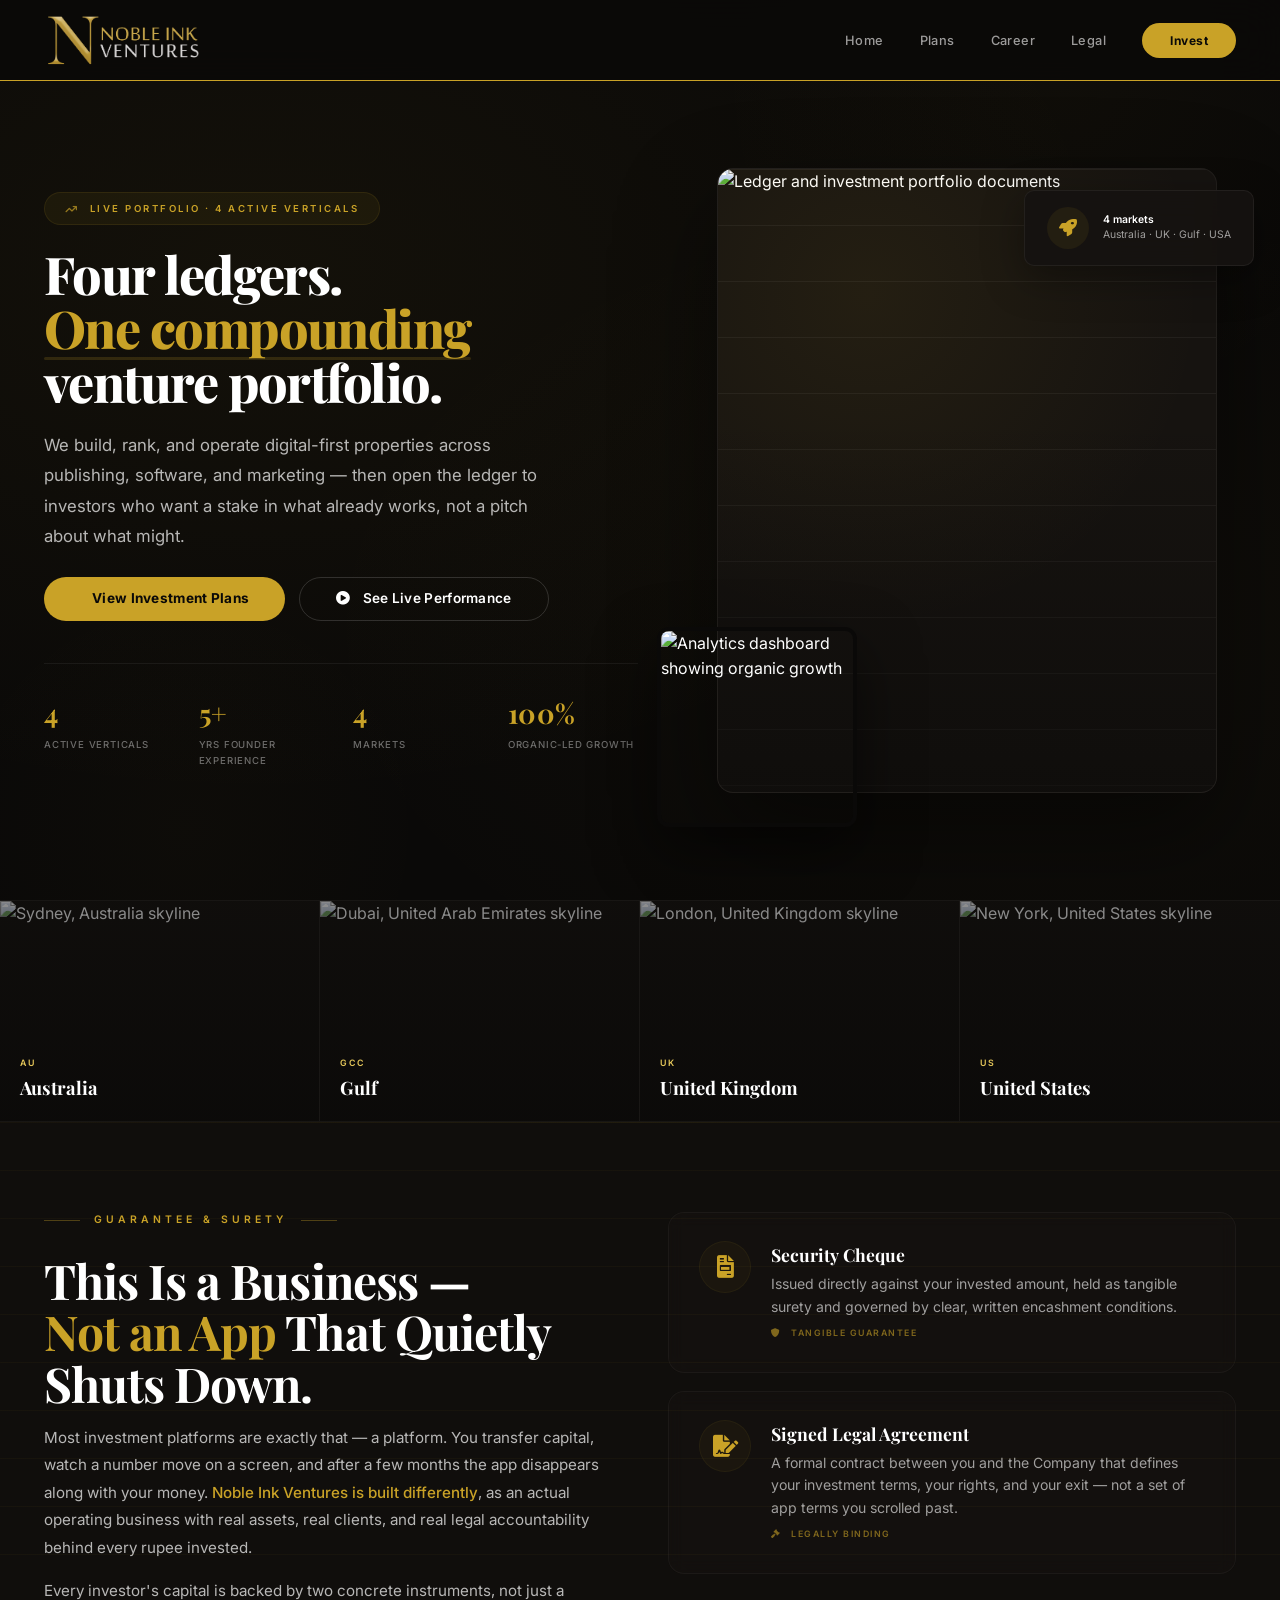
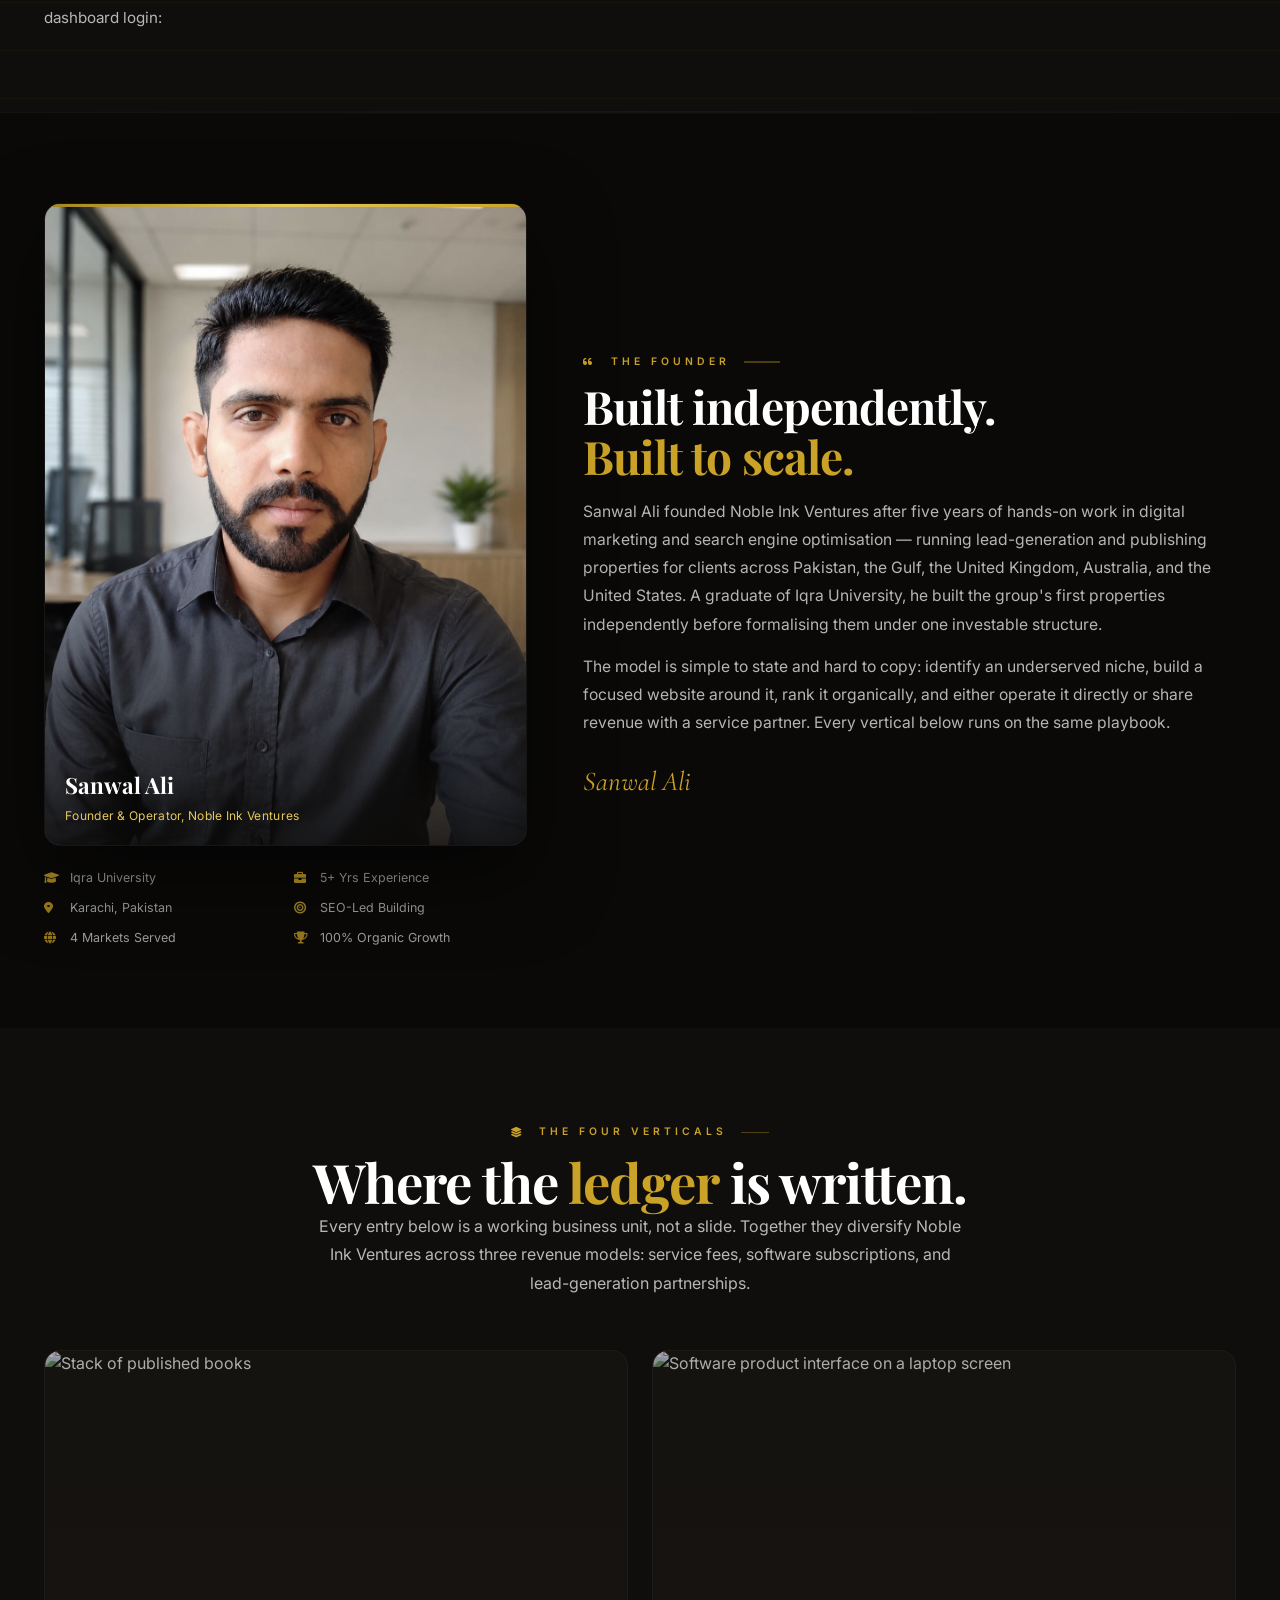
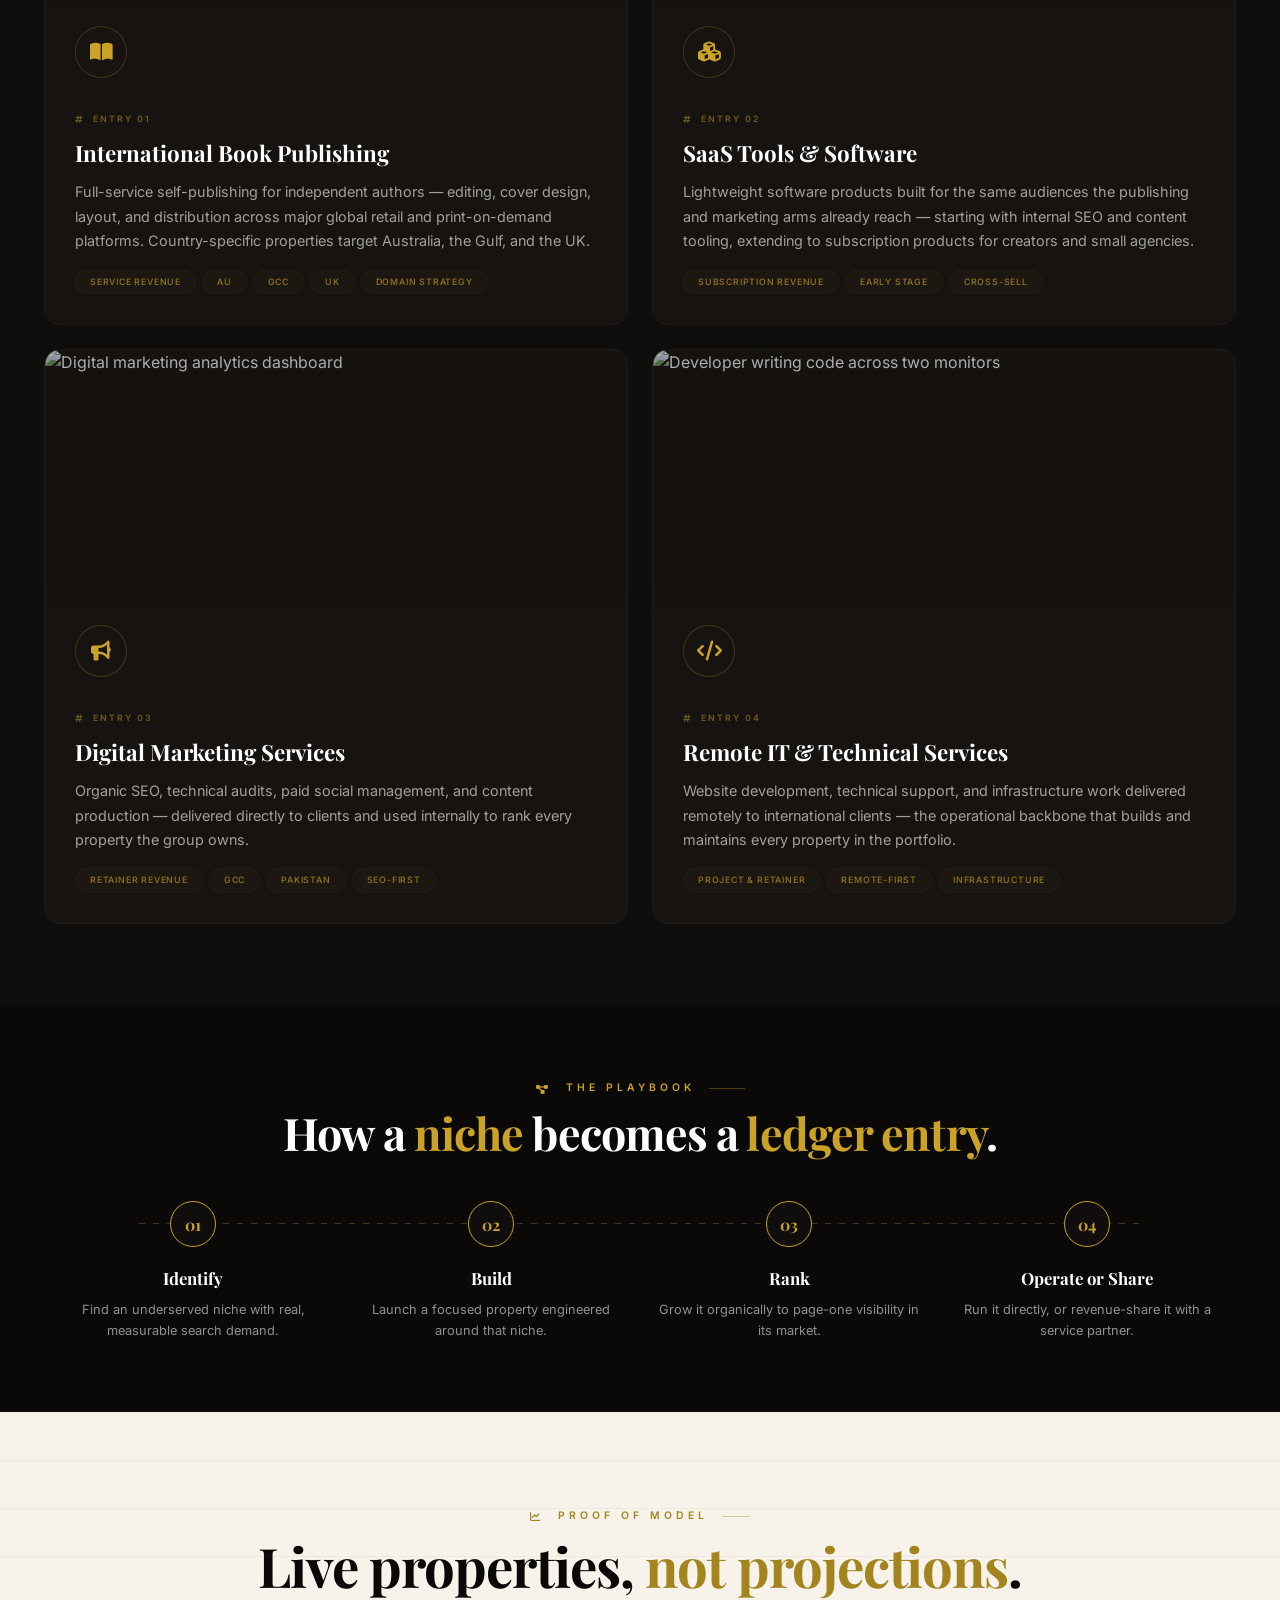
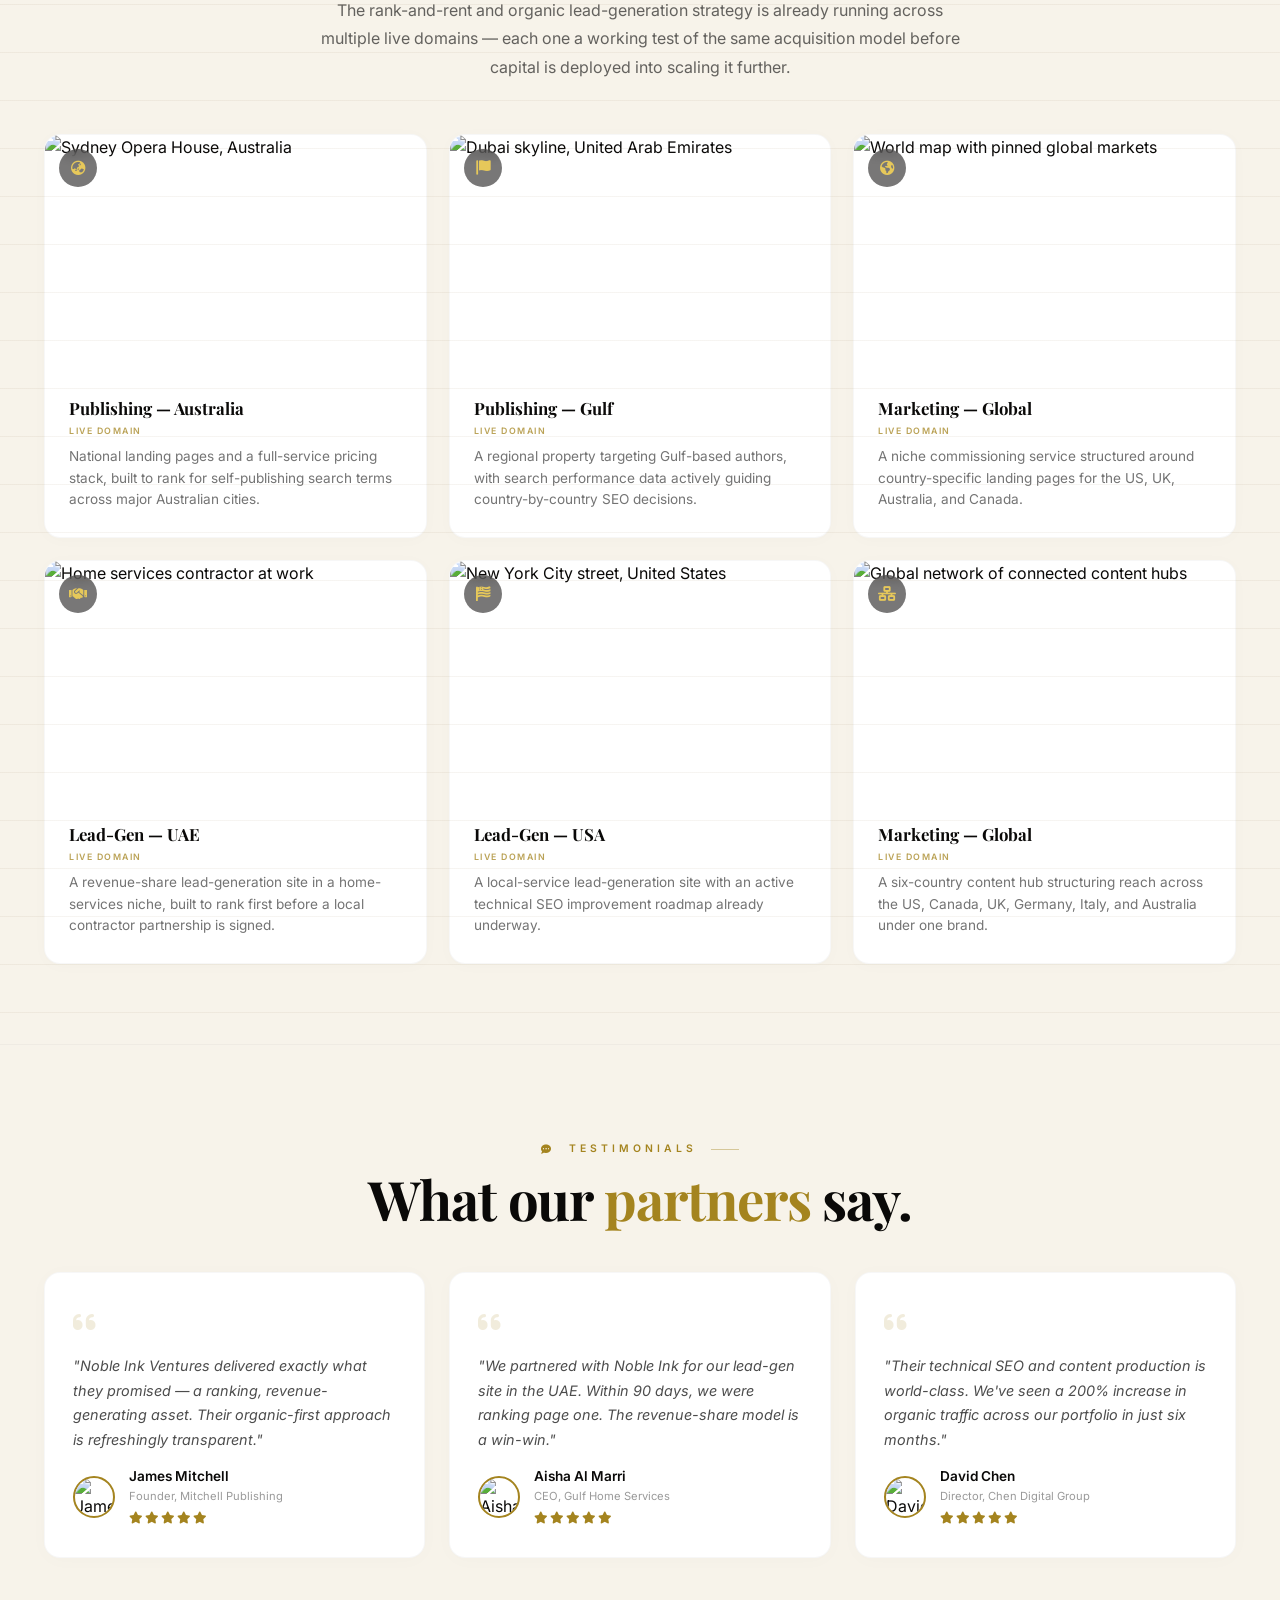
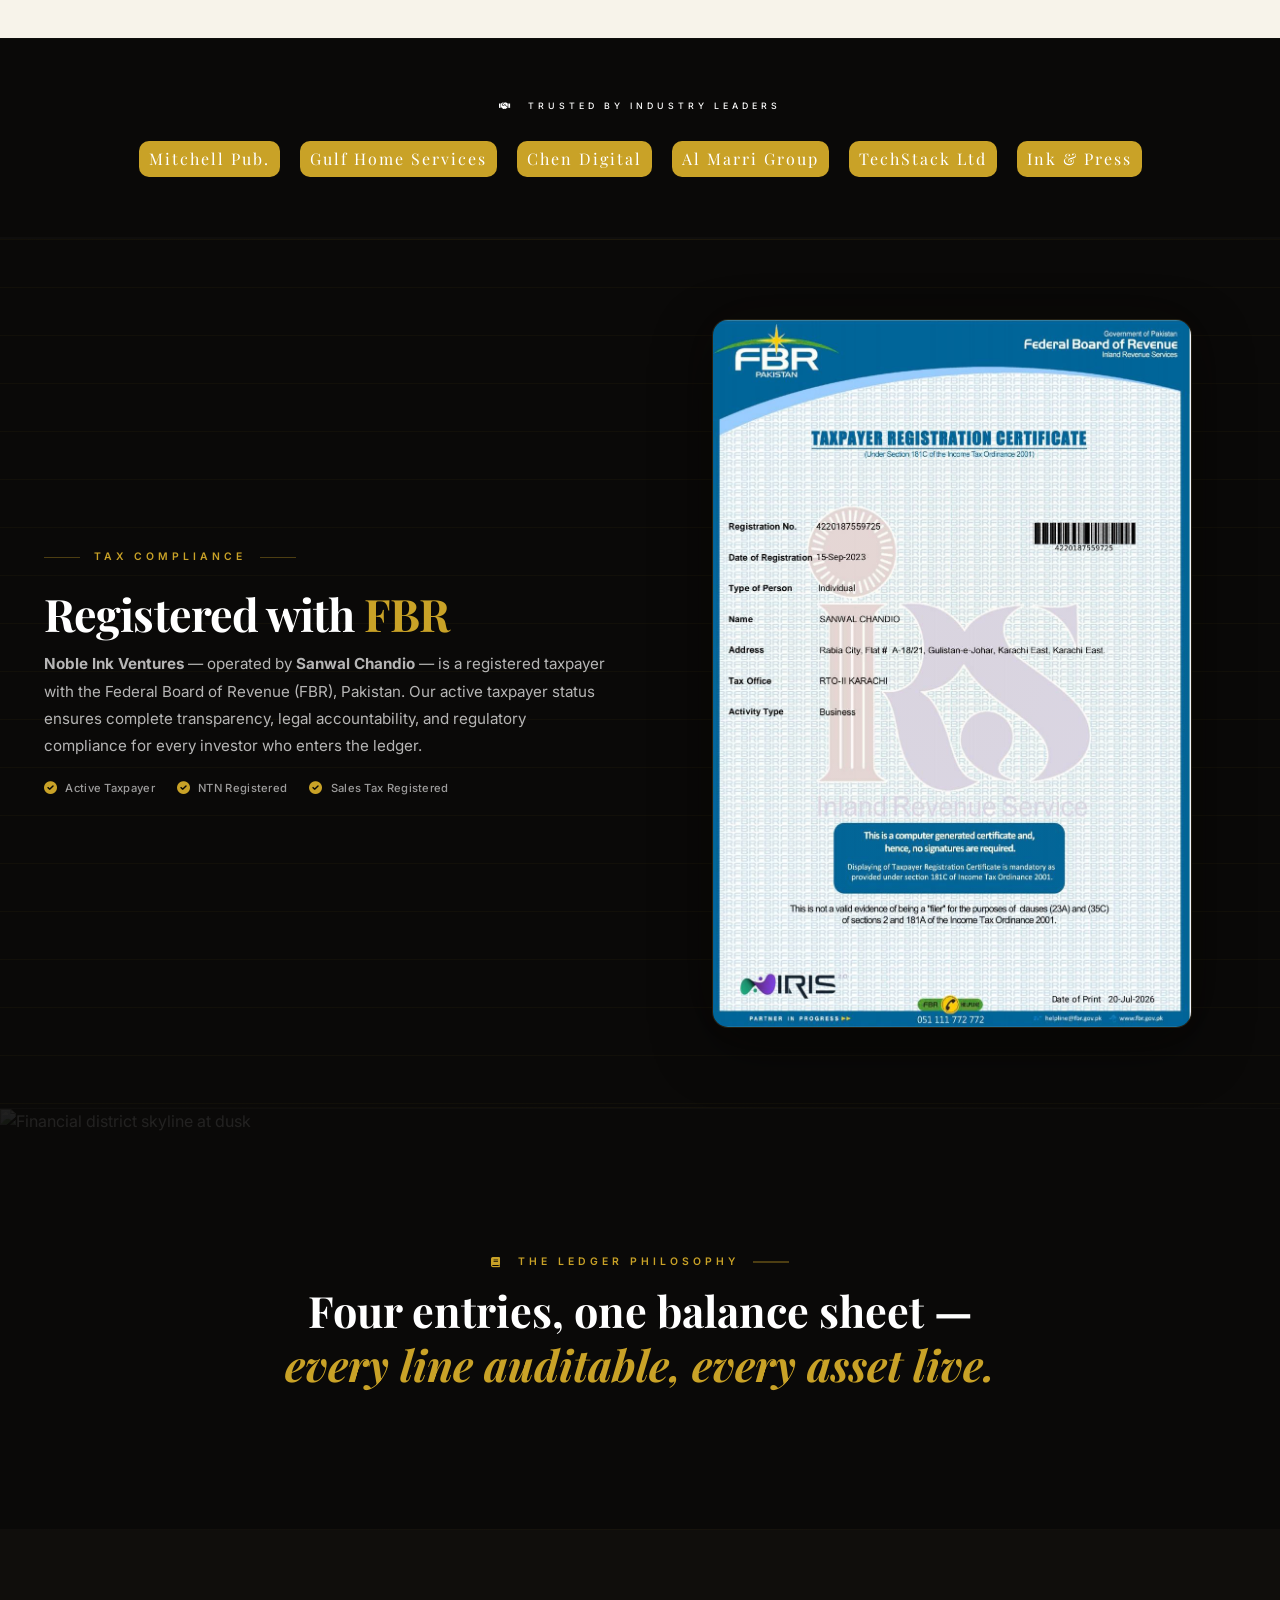
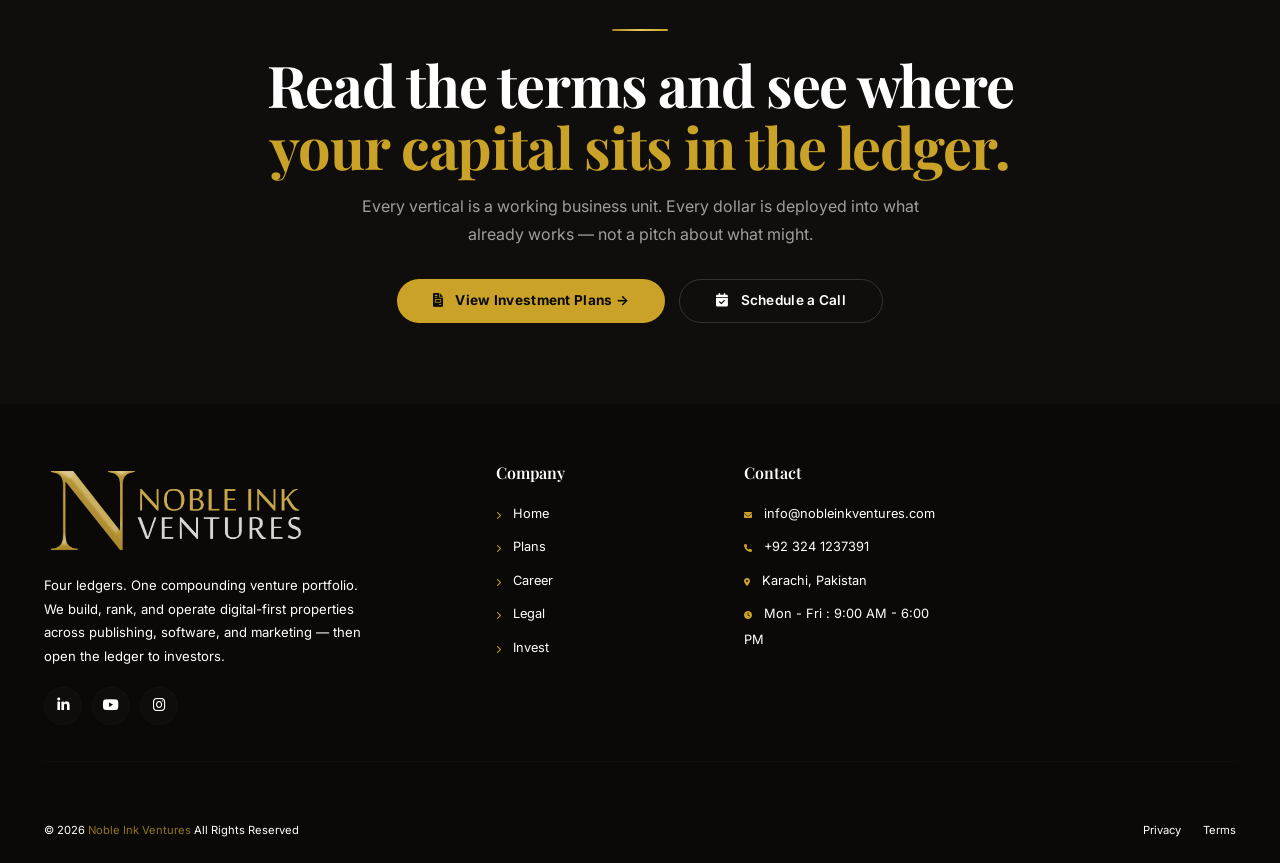
==== index.html @ 970c7588 "Add files via upload" ====
<!DOCTYPE html>
<html lang="en">
<head>
    <meta charset="UTF-8" />
    <meta name="viewport" content="width=device-width, initial-scale=1.0" />
    <title>Noble Ink Ventures — Four Ledgers. One Portfolio.</title>

    <!-- Font Awesome 6 (Free) -->
    <link rel="stylesheet" href="https://cdnjs.cloudflare.com/ajax/libs/font-awesome/6.0.0-beta3/css/all.min.css" />

    <!-- Google Fonts: Playfair Display + Inter -->
    <link rel="preconnect" href="https://fonts.googleapis.com" />
    <link rel="preconnect" href="https://fonts.gstatic.com" crossorigin />
    <link href="https://fonts.googleapis.com/css2?family=Playfair+Display:ital,wght@0,400;0,500;0,600;0,700;0,800;0,900;1,400;1,600;1,700&family=Inter:wght@300;400;500;600;700;800;900&family=Cormorant+Garamond:ital,wght@0,500;0,600;1,500&display=swap" rel="stylesheet" />

    <link rel="stylesheet" href="style.css">
</head>
<body>

    <!-- ========== NAVIGATION ========== -->
    <nav id="navbar" role="navigation" aria-label="Main navigation">
        <div class="container nav-inner">
            <a href="#" class="nav-logo" aria-label="Noble Ink Ventures Home">
                <img src="images/logo.png" style="height: 60px;" alt="">
            </a>

            <ul class="nav-links" id="navLinks" role="menubar">
                <li role="none"><a href="#" role="menuitem" class="active">Home</a></li>
                <li role="none"><a href="#" role="menuitem">Plans</a></li>
                <li role="none"><a href="#" role="menuitem">Career</a></li>
                <li role="none"><a href="#" role="menuitem">Legal</a></li>
                <li role="none"><a href="#" role="menuitem" class="nav-cta-btn">Invest</a></li>
            </ul>

            <button class="nav-toggle" id="navToggle" aria-label="Toggle navigation menu" aria-expanded="false">
                <span></span>
                <span></span>
                <span></span>
            </button>
        </div>
    </nav>

    <!-- ========== HERO ========== -->
    <section class="hero" id="home">
        <div class="container hero-grid">

            <div class="hero-content">
                <div class="hero-badge">
                    <i class="fas fa-arrow-trend-up"></i> Live Portfolio · 4 Active Verticals
                </div>

                <h1>
                    Four ledgers.<br />
                    <span class="gold">One compounding</span><br />
                    venture portfolio.
                </h1>

                <p>
                    We build, rank, and operate digital-first properties across publishing, software,
                    and marketing — then open the ledger to investors who want a stake in what already
                    works, not a pitch about what might.
                </p>

                <div class="hero-actions">
                    <a href="#contact" class="btn-gold"><i class="fas fa-chart-simple"></i> View Investment Plans</a>
                    <a href="#traction" class="btn-outline"><i class="fas fa-play-circle"></i> See Live Performance</a>
                </div>

                <div class="hero-stats">
                    <div class="stat-item">
                        <span class="stat-number">4</span>
                        <span class="stat-label">Active Verticals</span>
                    </div>
                    <div class="stat-item">
                        <span class="stat-number">5+</span>
                        <span class="stat-label">Yrs Founder Experience</span>
                    </div>
                    <div class="stat-item">
                        <span class="stat-number">4</span>
                        <span class="stat-label">Markets</span>
                    </div>
                    <div class="stat-item">
                        <span class="stat-number">100%</span>
                        <span class="stat-label">Organic-Led Growth</span>
                    </div>
                </div>
            </div>

            <div class="hero-visual">
                <div class="img-stack">
                    <div class="img-wrap">
                        <img src="https://images.unsplash.com/photo-1554224155-8d04cb21cd6c?w=800&h=1000&fit=crop&crop=center&auto=format" alt="Ledger and investment portfolio documents" />
                        <div class="overlay-ledger"></div>
                        <div class="overlay-glow"></div>
                    </div>
                    <div class="secondary-photo">
                        <img src="https://images.unsplash.com/photo-1460925895917-afdab827c52f?w=300&h=300&fit=crop&crop=center&auto=format" alt="Analytics dashboard showing organic growth" />
                    </div>
                </div>
                <div class="hero-floating-badge">
                    <div class="badge-icon"><i class="fas fa-rocket"></i></div>
                    <div class="badge-text">
                        <strong>4 markets</strong><br />
                        Australia · UK · Gulf · USA
                    </div>
                </div>
            </div>

        </div>
    </section>

    <!-- ========== MARKET STRIP ========== -->
    <section class="market-strip" aria-label="Markets served">
        <div class="market-strip-grid">
            <a href="#verticals" class="market-tile">
                <img src="https://images.unsplash.com/photo-1523482580672-f109ba8cb9be?w=500&h=350&fit=crop&crop=center&auto=format" alt="Sydney, Australia skyline" />
                <div class="market-label">
                    <span class="market-code">AU</span>
                    <span class="market-name">Australia</span>
                </div>
            </a>
            <a href="#verticals" class="market-tile">
                <img src="https://images.unsplash.com/photo-1512632578888-169bbbc64f33?w=500&h=350&fit=crop&crop=center&auto=format" alt="Dubai, United Arab Emirates skyline" />
                <div class="market-label">
                    <span class="market-code">GCC</span>
                    <span class="market-name">Gulf</span>
                </div>
            </a>
            <a href="#verticals" class="market-tile">
                <img src="https://images.unsplash.com/photo-1513635269975-59663e0ac1ad?w=500&h=350&fit=crop&crop=center&auto=format" alt="London, United Kingdom skyline" />
                <div class="market-label">
                    <span class="market-code">UK</span>
                    <span class="market-name">United Kingdom</span>
                </div>
            </a>
            <a href="#verticals" class="market-tile">
                <img src="https://images.unsplash.com/photo-1496442226666-8d4d0e62e6e9?w=500&h=350&fit=crop&crop=center&auto=format" alt="New York, United States skyline" />
                <div class="market-label">
                    <span class="market-code">US</span>
                    <span class="market-name">United States</span>
                </div>
            </a>
        </div>
    </section>

    <!-- ========== GUARANTEE & SURETY ========== -->
    <section class="guarantee" id="guarantee">
        <div class="ledger-lines"></div>
        <div class="container guarantee-grid">

            <div class="guarantee-content">
                <div class="section-eyebrow">
                    <span class="line-left"></span> Guarantee &amp; Surety
                </div>
                <h2 class="section-heading">
                    This Is a Business — <br /><span class="gold">Not an App</span> That Quietly Shuts Down.
                </h2>
                <p class="section-intro">
                    Most investment platforms are exactly that — a platform. You transfer capital, watch a number move on a screen, and after a few months the app disappears along with your money. <span class="highlight-text">Noble Ink Ventures is built differently</span>, as an actual operating business with real assets, real clients, and real legal accountability behind every rupee invested.
                </p>
                <p class="section-intro" style="margin-top: 2px;">
                    Every investor's capital is backed by two concrete instruments, not just a dashboard login:
                </p>
            </div>

            <div class="guarantee-cards">

                <div class="guarantee-card">
                    <div class="card-icon"><i class="fas fa-file-invoice"></i></div>
                    <div class="card-body">
                        <h4>Security Cheque</h4>
                        <p>Issued directly against your invested amount, held as tangible surety and governed by clear, written encashment conditions.</p>
                        <span class="tag"><i class="fas fa-shield-alt" style="margin-right: 6px;"></i> Tangible guarantee</span>
                    </div>
                </div>

                <div class="guarantee-card">
                    <div class="card-icon"><i class="fas fa-file-signature"></i></div>
                    <div class="card-body">
                        <h4>Signed Legal Agreement</h4>
                        <p>A formal contract between you and the Company that defines your investment terms, your rights, and your exit — not a set of app terms you scrolled past.</p>
                        <span class="tag"><i class="fas fa-gavel" style="margin-right: 6px;"></i> Legally binding</span>
                    </div>
                </div>

            </div>

        </div>
    </section>

    <!-- ========== FOUNDER ========== -->
    <section class="founder" id="about">
        <div class="container founder-grid">

            <div class="founder-photo-wrap">
                <div class="founder-photo">
                    <img src="images/founder.jpeg" alt="Sanwal Ali, Founder of Noble Ink Ventures" />
                    <div class="founder-card-overlay">
                        <div class="card-name">Sanwal Ali</div>
                        <div class="card-title">Founder &amp; Operator, Noble Ink Ventures</div>
                    </div>
                </div>

                <ul class="founder-facts">
                    <li><i class="fas fa-graduation-cap"></i> Iqra University</li>
                    <li><i class="fas fa-briefcase"></i> 5+ Yrs Experience</li>
                    <li><i class="fas fa-location-dot"></i> Karachi, Pakistan</li>
                    <li><i class="fas fa-bullseye"></i> SEO-Led Building</li>
                    <li><i class="fas fa-globe"></i> 4 Markets Served</li>
                    <li><i class="fas fa-trophy"></i> 100% Organic Growth</li>
                </ul>
            </div>

            <div class="founder-text">
                <div class="section-eyebrow"><i class="fas fa-quote-left"></i> The Founder</div>
                <h2 class="section-heading">Built independently.<br /><span class="gold">Built to scale.</span></h2>
                <p>
                    Sanwal Ali founded Noble Ink Ventures after five years of hands-on work in digital
                    marketing and search engine optimisation — running lead-generation and publishing
                    properties for clients across Pakistan, the Gulf, the United Kingdom, Australia,
                    and the United States. A graduate of Iqra University, he built the group's first
                    properties independently before formalising them under one investable structure.
                </p>
                <p>
                    The model is simple to state and hard to copy: identify an underserved niche,
                    build a focused website around it, rank it organically, and either operate it
                    directly or share revenue with a service partner. Every vertical below runs on
                    the same playbook.
                </p>
                <div class="founder-signature">Sanwal Ali</div>
            </div>

        </div>
    </section>

    <!-- ========== FOUR VERTICALS ========== -->
    <section class="verticals" id="verticals">
        <div class="container">

            <div class="verticals-header">
                <div class="section-eyebrow"><i class="fas fa-layer-group"></i> The Four Verticals</div>
                <h2 class="section-heading">Where the <span class="gold">ledger</span> is written.</h2>
                <p class="section-intro">
                    Every entry below is a working business unit, not a slide. Together they diversify
                    Noble Ink Ventures across three revenue models: service fees, software subscriptions,
                    and lead-generation partnerships.
                </p>
            </div>

            <div class="verticals-grid">

                <div class="vertical-card">
                    <div class="card-photo">
                        <img src="https://images.unsplash.com/photo-1481627834876-b7833e8f5570?w=700&h=400&fit=crop&crop=center&auto=format" alt="Stack of published books" />
                        <div class="card-icon-badge"><i class="fas fa-book-open"></i></div>
                    </div>
                    <div class="card-content">
                        <div class="card-number"><i class="fas fa-hashtag"></i> Entry 01</div>
                        <h3>International Book Publishing</h3>
                        <p>
                            Full-service self-publishing for independent authors — editing, cover design,
                            layout, and distribution across major global retail and print-on-demand platforms.
                            Country-specific properties target Australia, the Gulf, and the UK.
                        </p>
                        <div class="tags">
                            <span>Service Revenue</span>
                            <span>AU</span>
                            <span>GCC</span>
                            <span>UK</span>
                            <span>Domain Strategy</span>
                        </div>
                    </div>
                </div>

                <div class="vertical-card">
                    <div class="card-photo">
                        <img src="https://images.unsplash.com/photo-1517694712202-14dd9538aa97?w=700&h=400&fit=crop&crop=center&auto=format" alt="Software product interface on a laptop screen" />
                        <div class="card-icon-badge"><i class="fas fa-cubes"></i></div>
                    </div>
                    <div class="card-content">
                        <div class="card-number"><i class="fas fa-hashtag"></i> Entry 02</div>
                        <h3>SaaS Tools &amp; Software</h3>
                        <p>
                            Lightweight software products built for the same audiences the publishing and
                            marketing arms already reach — starting with internal SEO and content tooling,
                            extending to subscription products for creators and small agencies.
                        </p>
                        <div class="tags">
                            <span>Subscription Revenue</span>
                            <span>Early Stage</span>
                            <span>Cross-Sell</span>
                        </div>
                    </div>
                </div>

                <div class="vertical-card">
                    <div class="card-photo">
                        <img src="https://images.unsplash.com/photo-1460925895917-afdab827c52f?w=700&h=400&fit=crop&crop=center&auto=format" alt="Digital marketing analytics dashboard" />
                        <div class="card-icon-badge"><i class="fas fa-bullhorn"></i></div>
                    </div>
                    <div class="card-content">
                        <div class="card-number"><i class="fas fa-hashtag"></i> Entry 03</div>
                        <h3>Digital Marketing Services</h3>
                        <p>
                            Organic SEO, technical audits, paid social management, and content production —
                            delivered directly to clients and used internally to rank every property the
                            group owns.
                        </p>
                        <div class="tags">
                            <span>Retainer Revenue</span>
                            <span>GCC</span>
                            <span>Pakistan</span>
                            <span>SEO-First</span>
                        </div>
                    </div>
                </div>

                <div class="vertical-card">
                    <div class="card-photo">
                        <img src="https://images.unsplash.com/photo-1518770660439-4636190af475?w=700&h=400&fit=crop&crop=center&auto=format" alt="Developer writing code across two monitors" />
                        <div class="card-icon-badge"><i class="fas fa-code"></i></div>
                    </div>
                    <div class="card-content">
                        <div class="card-number"><i class="fas fa-hashtag"></i> Entry 04</div>
                        <h3>Remote IT &amp; Technical Services</h3>
                        <p>
                            Website development, technical support, and infrastructure work delivered
                            remotely to international clients — the operational backbone that builds and
                            maintains every property in the portfolio.
                        </p>
                        <div class="tags">
                            <span>Project &amp; Retainer</span>
                            <span>Remote-First</span>
                            <span>Infrastructure</span>
                        </div>
                    </div>
                </div>

            </div>

        </div>
    </section>

    <!-- ========== HOW IT WORKS (PROCESS BANNER) ========== -->
    <section class="process-banner">
        <div class="container">
            <div class="process-header">
                <div class="section-eyebrow"><i class="fas fa-diagram-project"></i> The Playbook</div>
                <h2 class="section-heading" style="font-size: clamp(2rem, 3.6vw, 2.8rem);">How a <span class="gold">niche</span> becomes a <span class="gold">ledger entry</span>.</h2>
            </div>
            <div class="process-steps">
                <div class="process-step">
                    <div class="step-num">01</div>
                    <h5>Identify</h5>
                    <p>Find an underserved niche with real, measurable search demand.</p>
                </div>
                <div class="process-step">
                    <div class="step-num">02</div>
                    <h5>Build</h5>
                    <p>Launch a focused property engineered around that niche.</p>
                </div>
                <div class="process-step">
                    <div class="step-num">03</div>
                    <h5>Rank</h5>
                    <p>Grow it organically to page-one visibility in its market.</p>
                </div>
                <div class="process-step">
                    <div class="step-num">04</div>
                    <h5>Operate or Share</h5>
                    <p>Run it directly, or revenue-share it with a service partner.</p>
                </div>
            </div>
        </div>
    </section>

    <!-- ========== TRACTION (LIGHT) ========== -->
    <section class="traction section-light" id="traction">
        <div class="ledger-lines light"></div>
        <div class="container">

            <div class="traction-header">
                <div class="section-eyebrow"><i class="fas fa-chart-line"></i> Proof of Model</div>
                <h2 class="section-heading">Live properties, <span class="gold">not projections</span>.</h2>
                <p class="section-intro">
                    The rank-and-rent and organic lead-generation strategy is already running across
                    multiple live domains — each one a working test of the same acquisition model
                    before capital is deployed into scaling it further.
                </p>
            </div>

            <div class="traction-grid">

                <div class="traction-item">
                    <div class="traction-photo">
                        <img src="https://images.unsplash.com/photo-1523482580672-f109ba8cb9be?w=500&h=320&fit=crop&crop=center&auto=format" alt="Sydney Opera House, Australia" />
                        <div class="traction-icon"><i class="fas fa-globe-asia"></i></div>
                    </div>
                    <div class="traction-body">
                        <h4>Publishing — Australia</h4>
                        <div class="traction-sub">Live Domain</div>
                        <p>National landing pages and a full-service pricing stack, built to rank for self-publishing search terms across major Australian cities.</p>
                    </div>
                </div>

                <div class="traction-item">
                    <div class="traction-photo">
                        <img src="https://images.unsplash.com/photo-1512632578888-169bbbc64f33?w=500&h=320&fit=crop&crop=center&auto=format" alt="Dubai skyline, United Arab Emirates" />
                        <div class="traction-icon"><i class="fas fa-flag"></i></div>
                    </div>
                    <div class="traction-body">
                        <h4>Publishing — Gulf</h4>
                        <div class="traction-sub">Live Domain</div>
                        <p>A regional property targeting Gulf-based authors, with search performance data actively guiding country-by-country SEO decisions.</p>
                    </div>
                </div>

                <div class="traction-item">
                    <div class="traction-photo">
                        <img src="https://images.unsplash.com/photo-1451187580459-43490279c0fa?w=500&h=320&fit=crop&crop=center&auto=format" alt="World map with pinned global markets" />
                        <div class="traction-icon"><i class="fas fa-earth-americas"></i></div>
                    </div>
                    <div class="traction-body">
                        <h4>Marketing — Global</h4>
                        <div class="traction-sub">Live Domain</div>
                        <p>A niche commissioning service structured around country-specific landing pages for the US, UK, Australia, and Canada.</p>
                    </div>
                </div>

                <div class="traction-item">
                    <div class="traction-photo">
                        <img src="https://images.unsplash.com/photo-1560518883-ce09059eeffa?w=500&h=320&fit=crop&crop=center&auto=format" alt="Home services contractor at work" />
                        <div class="traction-icon"><i class="fas fa-handshake"></i></div>
                    </div>
                    <div class="traction-body">
                        <h4>Lead-Gen — UAE</h4>
                        <div class="traction-sub">Live Domain</div>
                        <p>A revenue-share lead-generation site in a home-services niche, built to rank first before a local contractor partnership is signed.</p>
                    </div>
                </div>

                <div class="traction-item">
                    <div class="traction-photo">
                        <img src="https://images.unsplash.com/photo-1496442226666-8d4d0e62e6e9?w=500&h=320&fit=crop&crop=center&auto=format" alt="New York City street, United States" />
                        <div class="traction-icon"><i class="fas fa-flag-usa"></i></div>
                    </div>
                    <div class="traction-body">
                        <h4>Lead-Gen — USA</h4>
                        <div class="traction-sub">Live Domain</div>
                        <p>A local-service lead-generation site with an active technical SEO improvement roadmap already underway.</p>
                    </div>
                </div>

                <div class="traction-item">
                    <div class="traction-photo">
                        <img src="https://images.unsplash.com/photo-1516387938699-a93567ec168e?w=500&h=320&fit=crop&crop=center&auto=format" alt="Global network of connected content hubs" />
                        <div class="traction-icon"><i class="fas fa-network-wired"></i></div>
                    </div>
                    <div class="traction-body">
                        <h4>Marketing — Global</h4>
                        <div class="traction-sub">Live Domain</div>
                        <p>A six-country content hub structuring reach across the US, Canada, UK, Germany, Italy, and Australia under one brand.</p>
                    </div>
                </div>

            </div>

        </div>
    </section>

    <!-- ========== TESTIMONIALS (LIGHT) ========== -->
    <section class="testimonials section-light" id="testimonials">
        <div class="container">

            <div class="testimonials-header">
                <div class="section-eyebrow"><i class="fas fa-comment-dots"></i> Testimonials</div>
                <h2 class="section-heading">What our <span class="gold">partners</span> say.</h2>
            </div>

            <div class="testimonials-grid">

                <div class="testimonial-card">
                    <div class="quote-icon"><i class="fas fa-quote-left"></i></div>
                    <blockquote>
                        "Noble Ink Ventures delivered exactly what they promised — a ranking, revenue-generating asset. Their organic-first approach is refreshingly transparent."
                    </blockquote>
                    <div class="testimonial-author">
                        <div class="author-avatar">
                            <img src="https://images.unsplash.com/photo-1519085360753-af0119f7cbe7?w=100&h=100&fit=crop&crop=faces&auto=format" alt="James Mitchell" />
                        </div>
                        <div>
                            <div class="author-name">James Mitchell</div>
                            <div class="author-role">Founder, Mitchell Publishing</div>
                            <div class="stars"><i class="fas fa-star"></i><i class="fas fa-star"></i><i class="fas fa-star"></i><i class="fas fa-star"></i><i class="fas fa-star"></i></div>
                        </div>
                    </div>
                </div>

                <div class="testimonial-card">
                    <div class="quote-icon"><i class="fas fa-quote-left"></i></div>
                    <blockquote>
                        "We partnered with Noble Ink for our lead-gen site in the UAE. Within 90 days, we were ranking page one. The revenue-share model is a win-win."
                    </blockquote>
                    <div class="testimonial-author">
                        <div class="author-avatar">
                            <img src="https://images.unsplash.com/photo-1573497019940-1c28c88b4f3e?w=100&h=100&fit=crop&crop=faces&auto=format" alt="Aisha Al Marri" />
                        </div>
                        <div>
                            <div class="author-name">Aisha Al Marri</div>
                            <div class="author-role">CEO, Gulf Home Services</div>
                            <div class="stars"><i class="fas fa-star"></i><i class="fas fa-star"></i><i class="fas fa-star"></i><i class="fas fa-star"></i><i class="fas fa-star"></i></div>
                        </div>
                    </div>
                </div>

                <div class="testimonial-card">
                    <div class="quote-icon"><i class="fas fa-quote-left"></i></div>
                    <blockquote>
                        "Their technical SEO and content production is world-class. We've seen a 200% increase in organic traffic across our portfolio in just six months."
                    </blockquote>
                    <div class="testimonial-author">
                        <div class="author-avatar">
                            <img src="https://images.unsplash.com/photo-1472099645785-5658abf4ff4e?w=100&h=100&fit=crop&crop=faces&auto=format" alt="David Chen" />
                        </div>
                        <div>
                            <div class="author-name">David Chen</div>
                            <div class="author-role">Director, Chen Digital Group</div>
                            <div class="stars"><i class="fas fa-star"></i><i class="fas fa-star"></i><i class="fas fa-star"></i><i class="fas fa-star"></i><i class="fas fa-star"></i></div>
                        </div>
                    </div>
                </div>

            </div>

        </div>
    </section>

    <!-- ========== PARTNERS ========== -->
    <section class="partners">
        <div class="container">
            <div class="partner-label"><i class="fas fa-handshake" style="margin-right: 8px;"></i> Trusted by industry leaders</div>
            <div class="partners-grid">
                <span class="partner-logo">Mitchell Pub.</span>
                <span class="partner-logo">Gulf Home Services</span>
                <span class="partner-logo"> Chen Digital</span>
                <span class="partner-logo">Al Marri Group</span>
                <span class="partner-logo">TechStack Ltd</span>
                <span class="partner-logo"> Ink &amp; Press</span>
            </div>
        </div>
    </section>

    <!-- ========== FBR TAXPAYER CERTIFICATE ========== -->
    <section class="fbr-certificate">
        <div class="ledger-lines"></div>
        <div class="container fbr-container">

            <div class="fbr-grid">

                <div class="fbr-text">
                    <div class="section-eyebrow">
                        <span class="line-left"></span> Tax Compliance
                    </div>
                    <h2 class="section-heading">
                        Registered with <span class="gold">FBR</span>
                    </h2>
                    <p class="section-intro">
                    <strong>Noble Ink Ventures</strong> — operated by <strong>Sanwal Chandio</strong> — 
                    is a registered taxpayer with the Federal Board of Revenue (FBR), Pakistan. 
                    Our active taxpayer status ensures complete transparency, legal accountability, 
                    and regulatory compliance for every investor who enters the ledger.
                </p>
                    <div class="fbr-badges">
                        <span><i class="fas fa-check-circle"></i> Active Taxpayer</span>
                        <span><i class="fas fa-check-circle"></i> NTN Registered</span>
                        <span><i class="fas fa-check-circle"></i> Sales Tax Registered</span>
                    </div>
                </div>

                <div class="fbr-image">
                    <div class="fbr-image-wrap">
                        <img src="images/fbr-certificate.jpeg" alt="FBR Taxpayer Certificate — Noble Ink Ventures" />
                        <div class="fbr-image-glow"></div>
                    </div>
                </div>

            </div>

        </div>
    </section>

    <!-- ========== IMAGE BANNER ========== -->
    <section class="image-banner">
        <img src="https://images.unsplash.com/photo-1454165804606-c3d57bc86b40?w=1600&h=800&fit=crop&crop=center&auto=format" alt="Financial district skyline at dusk" />
        <div class="image-banner-content">
            <div class="section-eyebrow"><i class="fas fa-book"></i> The Ledger Philosophy</div>
            <h3>Four entries, one balance sheet — <span class="gold">every line auditable, every asset live.</span></h3>
        </div>
    </section>

    <!-- ========== CTA CLOSING ========== -->
    <section class="cta-closing" id="contact">
        <div class="container">
            <div class="gold-divider"></div>
            <h2 class="section-heading">
                Read the terms and see where<br />
                <span class="gold">your capital sits in the ledger.</span>
            </h2>
            <p class="section-intro">Every vertical is a working business unit. Every dollar is deployed into what already works — not a pitch about what might.</p>
            <div class="cta-btn-wrap">
                <a href="#" class="btn-gold"><i class="fas fa-file-invoice"></i> View Investment Plans →</a>
                <a href="#" class="btn-outline"><i class="fas fa-calendar-check"></i> Schedule a Call</a>
            </div>
        </div>
    </section>

    <!-- ========== FOOTER ========== -->
    <footer>
        <div class="container">

            <div class="footer-grid">

                <div class="footer-brand">
                    <div class="footer-logo">
                        <img src="images/logo.png" style="height: 100px;" alt="">
                    </div>
                    <p>
                        Four ledgers. One compounding venture portfolio. We build, rank, and operate
                        digital-first properties across publishing, software, and marketing — then
                        open the ledger to investors.
                    </p>

                    <div class="footer-socials">
                        <a href="#" aria-label="LinkedIn"><i class="fab fa-linkedin-in"></i></a>
                        <a href="#" aria-label="YouTube"><i class="fab fa-youtube"></i></a>
                        <a href="#" aria-label="Instagram"><i class="fab fa-instagram"></i></a>
                    </div>
                </div>

                <div class="footer-col">
                    <h4>Company</h4>
                    <ul>
                        <li><a href="#"><i class="fas fa-chevron-right"></i> Home</a></li>
                        <li><a href="#"><i class="fas fa-chevron-right"></i> Plans</a></li>
                        <li><a href="#"><i class="fas fa-chevron-right"></i> Career</a></li>
                        <li><a href="#"><i class="fas fa-chevron-right"></i> Legal</a></li>
                        <li><a href="#"><i class="fas fa-chevron-right"></i> Invest</a></li>
                    </ul>
                </div>

                <div class="footer-col">
                    <h4>Contact</h4>
                    <ul>
                        <li>
                            <a href="mailto:info@nobleinkventures.com">
                                <i class="fas fa-envelope"></i> info@nobleinkventures.com
                            </a>
                        </li>

                        <li>
                            <a href="tel:+923241237391">
                                <i class="fas fa-phone"></i> +92 324 1237391
                            </a>
                        </li>

                        <li>
                            <a href="#">
                                <i class="fas fa-location-dot"></i> Karachi, Pakistan
                            </a>
                        </li>

                        <li>
                            <a href="#">
                                <i class="fas fa-clock"></i> Mon - Fri : 9:00 AM - 6:00 PM
                            </a>
                        </li>
                    </ul>
                </div>

            </div>

            <div class="footer-bottom">
                <div class="footer-copy">
                    &copy; 2026 <span class="gold-text">Noble Ink Ventures</span> All Rights Reserved
                </div>

                <div class="footer-legal">
                    <a href="#">Privacy</a>
                    <a href="#">Terms</a>
                </div>
            </div>

        </div>
    </footer>

    <!-- ========== JAVASCRIPT ========== -->
    <script>
        // ---- Mobile nav toggle ----
        const toggle = document.getElementById('navToggle');
        const navLinks = document.getElementById('navLinks');

        toggle.addEventListener('click', () => {
            const isOpen = navLinks.classList.toggle('open');
            toggle.classList.toggle('open');
            toggle.setAttribute('aria-expanded', isOpen);
        });

        navLinks.querySelectorAll('a').forEach(link => {
            link.addEventListener('click', () => {
                navLinks.classList.remove('open');
                toggle.classList.remove('open');
                toggle.setAttribute('aria-expanded', 'false');
            });
        });

        // ---- Navbar scroll effect ----
        const navbar = document.getElementById('navbar');
        window.addEventListener('scroll', () => {
            if (window.pageYOffset > 40) {
                navbar.classList.add('scrolled');
            } else {
                navbar.classList.remove('scrolled');
            }
        });

        // ---- Active nav link on scroll ----
        const sections = document.querySelectorAll('section[id]');
        const navLinksAll = navLinks.querySelectorAll('a:not(.nav-cta-btn)');

        window.addEventListener('scroll', () => {
            let current = '';
            sections.forEach(section => {
                const sectionTop = section.offsetTop - 140;
                if (window.pageYOffset >= sectionTop) {
                    current = section.getAttribute('id');
                }
            });

            navLinksAll.forEach(link => {
                link.classList.remove('active');
                if (link.getAttribute('href') === '#' + current) {
                    link.classList.add('active');
                }
                if (current === '' && link.getAttribute('href') === '#home') {
                    link.classList.add('active');
                }
            });
        });

        // ---- Smooth anchor scroll ----
        document.querySelectorAll('a[href^="#"]').forEach(anchor => {
            anchor.addEventListener('click', function(e) {
                const targetId = this.getAttribute('href');
                if (targetId === '#') return;
                const target = document.querySelector(targetId);
                if (target) {
                    e.preventDefault();
                    target.scrollIntoView({ behavior: 'smooth', block: 'start' });
                }
            });
        });

        // ---- Dynamic year ----
        const yearSpan = document.querySelector('.footer-copy');
        if (yearSpan) {
            yearSpan.innerHTML = yearSpan.innerHTML.replace('2026', new Date().getFullYear());
        }

        // ---- Newsletter subscribe ----
        const newsletterBtn = document.querySelector('.footer-newsletter .newsletter-form button');
        const newsletterInput = document.querySelector('.footer-newsletter .newsletter-form input');
        if (newsletterBtn && newsletterInput) {
            newsletterBtn.addEventListener('click', () => {
                const email = newsletterInput.value.trim();
                if (email && email.includes('@')) {
                    alert('Thank you for subscribing! You will receive our quarterly updates.');
                    newsletterInput.value = '';
                } else {
                    alert('Please enter a valid email address.');
                }
            });
        }

        // ---- Scroll reveal for cards ----
        const revealTargets = document.querySelectorAll('.guarantee-card, .vertical-card, .traction-item, .testimonial-card, .market-tile, .process-step, .fbr-image-wrap');
        const observer = new IntersectionObserver((entries) => {
            entries.forEach(entry => {
                if (entry.isIntersecting) {
                    entry.target.style.opacity = '1';
                    entry.target.style.transform = 'translateY(0)';
                }
            });
        }, { threshold: 0.1 });

        revealTargets.forEach((card, i) => {
            card.style.opacity = '0';
            card.style.transform = 'translateY(16px)';
            card.style.transition = `opacity 0.5s ease ${(i % 6) * 0.08}s, transform 0.5s ease ${(i % 6) * 0.08}s`;
            observer.observe(card);
        });
    </script>

</body>
</html>
---- style.css ----
/* ---------- RESET & BASE ---------- */
        *,
        *::before,
        *::after {
            margin: 0;
            padding: 0;
            box-sizing: border-box;
        }

        :root {
            --black: #0a0908;
            --black-light: #100e0c;
            --black-card: #161310;
            --black-soft: #1c1814;
            --white: #ffffff;
            --white-pure: #ffffff;
            --white-off: #f7f3ea;
            --paper: #f2ecdd;
            --gold: #c9a227;
            --gold-light: #e6c85a;
            --gold-dark: #a4841f;
            --bronze: #8a6d3f;
            --gold-glow: rgba(201, 162, 39, 0.12);
            --gold-glow-strong: rgba(201, 162, 39, 0.2);
            --gold-gradient: linear-gradient(135deg, #a4841f 0%, #e6c85a 50%, #c9a227 100%);
            --shadow-dark: 0 30px 80px rgba(0, 0, 0, 0.5);
            --shadow-gold: 0 20px 60px rgba(201, 162, 39, 0.04);
            --radius: 16px;
            --radius-sm: 10px;
            --radius-full: 100px;
            --font-serif: 'Playfair Display', serif;
            --font-display: 'Cormorant Garamond', serif;
            --font-sans: 'Inter', sans-serif;
            --transition: 0.35s cubic-bezier(0.22, 1, 0.36, 1);
        }

        html {
            scroll-behavior: smooth;
        }

        body {
            font-family: var(--font-sans);
            background-color: var(--black);
            color: var(--white);
            line-height: 1.6;
            overflow-x: hidden;
            -webkit-font-smoothing: antialiased;
            -moz-osx-font-smoothing: grayscale;
        }

        a {
            text-decoration: none;
            color: inherit;
        }

        img {
            max-width: 100%;
            display: block;
        }

        .container {
            max-width: 1240px;
            margin: 0 auto;
            padding: 0 24px;
        }

        /* ---------- LEDGER LINE TEXTURE (signature motif) ---------- */
        .ledger-lines {
            position: absolute;
            inset: 0;
            pointer-events: none;
            background-image: repeating-linear-gradient(
                to bottom,
                rgba(201, 162, 39, 0.045) 0px,
                rgba(201, 162, 39, 0.045) 1px,
                transparent 1px,
                transparent 48px
            );
            z-index: 1;
        }

        .ledger-lines.light {
            background-image: repeating-linear-gradient(
                to bottom,
                rgba(138, 109, 63, 0.07) 0px,
                rgba(138, 109, 63, 0.07) 1px,
                transparent 1px,
                transparent 48px
            );
        }

        .ledger-margin {
            position: absolute;
            top: 0;
            bottom: 0;
            left: 64px;
            width: 1px;
            background: rgba(201, 162, 39, 0.08);
            pointer-events: none;
            z-index: 1;
        }

        .ledger-margin.light {
            background: rgba(138, 109, 63, 0.12);
        }

        /* ---------- SCROLLBAR ---------- */
        ::-webkit-scrollbar {
            width: 5px;
        }
        ::-webkit-scrollbar-track {
            background: var(--black);
        }
        ::-webkit-scrollbar-thumb {
            background: var(--gold);
            border-radius: 10px;
        }

        /* ---------- BUTTONS ---------- */
        .btn-gold {
            display: inline-flex;
            align-items: center;
            gap: 12px;
            background: var(--gold);
            color: var(--black);
            font-weight: 700;
            font-size: 0.85rem;
            padding: 10px 36px;
            border-radius: var(--radius-full);
            transition: var(--transition);
            border: none;
            letter-spacing: 0.3px;
            cursor: pointer;
            font-family: var(--font-sans);
            position: relative;
            overflow: hidden;
        }

        .btn-gold::before {
            content: '';
            position: absolute;
            inset: 0;
            background: linear-gradient(135deg, rgba(255, 255, 255, 0.2), transparent);
            opacity: 0;
            transition: var(--transition);
        }

        .btn-gold:hover::before {
            opacity: 1;
        }

        .btn-gold:hover {
            transform: translateY(-2px);
            box-shadow: 0 16px 48px var(--gold-glow-strong);
        }

        .btn-outline {
            display: inline-flex;
            align-items: center;
            gap: 12px;
            background: transparent;
            color: var(--white);
            font-weight: 600;
            font-size: 0.85rem;
            padding: 10px 36px;
            border-radius: var(--radius-full);
            border: 1.5px solid rgba(255, 255, 255, 0.15);
            transition: var(--transition);
            letter-spacing: 0.3px;
            cursor: pointer;
            font-family: var(--font-sans);
        }

        .btn-outline:hover {
            border-color: var(--gold);
            color: var(--gold);
            transform: translateY(-2px);
            box-shadow: 0 16px 48px rgba(201, 162, 39, 0.04);
        }

        .btn-white {
            display: inline-flex;
            align-items: center;
            gap: 12px;
            background: var(--white);
            color: var(--black);
            font-weight: 700;
            font-size: 0.85rem;
            padding: 16px 36px;
            border-radius: var(--radius-full);
            border: none;
            transition: var(--transition);
            cursor: pointer;
            font-family: var(--font-sans);
        }

        .btn-white:hover {
            transform: translateY(-2px);
            box-shadow: 0 16px 48px rgba(255, 255, 255, 0.06);
        }

        /* ---------- SECTION HEADERS ---------- */
        .section-eyebrow {
            font-size: 0.65rem;
            text-transform: uppercase;
            letter-spacing: 4px;
            color: var(--gold);
            font-weight: 600;
            margin-bottom: 12px;
            display: inline-flex;
            align-items: center;
            gap: 14px;
            font-family: var(--font-sans);
        }

        .section-eyebrow::after {
            content: '';
            width: 36px;
            height: 1.5px;
            background: var(--gold);
            opacity: 0.35;
        }

        .section-eyebrow .line-left {
            width: 36px;
            height: 1.5px;
            background: var(--gold);
            opacity: 0.35;
        }

        .section-heading {
            font-family: var(--font-serif);
            font-weight: 700;
            line-height: 1.08;
            color: var(--white);
            letter-spacing: -0.02em;
        }

        .section-heading .gold {
            color: var(--gold);
        }

        .section-heading .gold-italic {
            color: var(--gold);
            font-style: italic;
        }

        .section-intro {
            font-size: 1rem;
            color: rgba(255, 255, 255, 0.7);
            max-width: 660px;
            line-height: 1.8;
            font-weight: 400;
        }

        .section-intro-center {
            margin: 0 auto;
            text-align: center;
        }

        /* Light section overrides */
        .section-light {
            background: var(--white-off);
            color: var(--black);
        }

        .section-light .section-eyebrow {
            color: var(--gold-dark);
        }

        .section-light .section-eyebrow::after {
            background: var(--gold-dark);
            opacity: 0.4;
        }

        .section-light .section-heading {
            color: var(--black);
        }

        .section-light .section-heading .gold {
            color: var(--gold-dark);
        }

        .section-light .section-intro {
            color: rgba(0, 0, 0, 0.6);
        }

        /* ---------- NAVIGATION ---------- */
        nav {
            position: fixed;
            top: 0;
            left: 0;
            width: 100%;
            z-index: 1000;
            padding: 10px 0;
            background: rgba(10, 9, 8, 0.82);
            backdrop-filter: blur(20px) saturate(1.3);
            border-bottom: 1px solid var(--gold);
            transition: var(--transition);
        }

        nav.scrolled {
            background: rgba(10, 9, 8, 0.96);
            box-shadow: 0 8px 48px rgba(0, 0, 0, 0.5);
        }

        .nav-inner {
            display: flex;
            align-items: center;
            justify-content: space-between;
        }

        .nav-logo {
            display: flex;
            align-items: center;
            gap: 10px;
        }

        .nav-logo .logo-mark {
            width: 34px;
            height: 34px;
            border-radius: 50%;
            border: 1.5px solid var(--gold);
            display: flex;
            align-items: center;
            justify-content: center;
            font-family: var(--font-serif);
            font-weight: 700;
            font-size: 0.85rem;
            color: var(--gold);
            transition: var(--transition);
        }

        .nav-logo:hover .logo-mark {
            background: var(--gold);
            color: var(--black);
        }

        .nav-logo .logo-text {
            font-family: var(--font-serif);
            font-weight: 700;
            font-size: 1.05rem;
            letter-spacing: 0.2px;
            color: var(--white);
            line-height: 1.1;
        }

        .nav-logo .logo-text span {
            display: block;
            font-family: var(--font-sans);
            font-size: 0.55rem;
            font-weight: 500;
            letter-spacing: 2.5px;
            color: var(--gold);
            text-transform: uppercase;
            margin-top: 2px;
        }

        .nav-links {
            display: flex;
            align-items: center;
            gap: 36px;
            list-style: none;
        }

        .nav-links a {
            font-size: 0.8rem;
            font-weight: 500;
            color: rgba(255, 255, 255, 0.6);
            transition: var(--transition);
            letter-spacing: 0.4px;
            position: relative;
            font-family: var(--font-sans);
        }

        .nav-links a::after {
            content: '';
            position: absolute;
            bottom: -6px;
            left: 0;
            width: 0%;
            height: 2px;
            background: var(--gold);
            transition: var(--transition);
            border-radius: 4px;
        }

        .nav-links a:hover {
            color: var(--white);
        }

        .nav-links a:hover::after {
            width: 100%;
        }

        .nav-links a.active {
            color: var(--white);
        }

        .nav-links a.active::after {
            width: 100%;
        }

        .nav-cta-btn {
            background: var(--gold);
            color: var(--black) !important;
            padding: 10px 28px;
            border-radius: var(--radius-full);
            font-weight: 700 !important;
            font-size: 0.75rem !important;
            transition: var(--transition);
            letter-spacing: 0.5px !important;
        }

        .nav-cta-btn::after {
            display: none !important;
        }

        .nav-cta-btn:hover {
            background: var(--white) !important;
            color: var(--black) !important;
            transform: scale(1.04);
            box-shadow: 0 8px 32px rgba(255, 255, 255, 0.04);
        }

        /* Mobile toggle */
        .nav-toggle {
            display: none;
            flex-direction: column;
            gap: 5px;
            cursor: pointer;
            background: none;
            border: none;
            padding: 4px;
            z-index: 1001;
        }

        .nav-toggle span {
            display: block;
            width: 26px;
            height: 2.5px;
            background: var(--white);
            border-radius: 2px;
            transition: var(--transition);
        }

        .nav-toggle.open span:nth-child(1) {
            transform: rotate(45deg) translate(5px, 5px);
        }
        .nav-toggle.open span:nth-child(2) {
            opacity: 0;
        }
        .nav-toggle.open span:nth-child(3) {
            transform: rotate(-45deg) translate(5px, -5px);
        }

        /* ---------- HERO ---------- */
        .hero {
            min-height: 100vh;
            display: flex;
            align-items: center;
            padding: 140px 0 80px;
            background:
                radial-gradient(ellipse at 20% 30%, rgba(201, 162, 39, 0.05) 0%, transparent 60%),
                radial-gradient(ellipse at 80% 70%, rgba(201, 162, 39, 0.03) 0%, transparent 50%),
                var(--black);
            position: relative;
            overflow: hidden;
        }

        .hero::before {
            content: '';
            position: absolute;
            top: -30%;
            right: -10%;
            width: 700px;
            height: 700px;
            background: radial-gradient(circle, rgba(201, 162, 39, 0.03) 0%, transparent 70%);
            border-radius: 50%;
            pointer-events: none;
        }

        .hero::after {
            content: '';
            position: absolute;
            bottom: -20%;
            left: -5%;
            width: 500px;
            height: 500px;
            background: radial-gradient(circle, rgba(201, 162, 39, 0.02) 0%, transparent 70%);
            border-radius: 50%;
            pointer-events: none;
        }

        .hero-grid {
            display: grid;
            grid-template-columns: 1.05fr 0.95fr;
            gap: 60px;
            align-items: center;
            position: relative;
            z-index: 2;
        }

        .hero-content {
            display: flex;
            flex-direction: column;
            gap: 22px;
        }

        .hero-badge {
            display: inline-flex;
            align-items: center;
            gap: 10px;
            background: rgba(201, 162, 39, 0.07);
            border: 1px solid rgba(201, 162, 39, 0.1);
            color: var(--gold);
            font-size: 0.6rem;
            font-weight: 600;
            text-transform: uppercase;
            letter-spacing: 2.5px;
            padding: 8px 20px;
            border-radius: var(--radius-full);
            width: fit-content;
            font-family: var(--font-sans);
        }

        .hero-badge i {
            font-size: 0.65rem;
            opacity: 0.7;
        }

        .hero h1 {
            font-family: var(--font-serif);
            font-size: 52px;
            font-weight: 800;
            line-height: 1.03;
            color: var(--white);
            letter-spacing: -0.03em;
        }

        .hero h1 .gold {
            color: var(--gold);
            position: relative;
        }

        .hero h1 .gold::after {
            content: '';
            position: absolute;
            bottom: 2px;
            left: 0;
            width: 100%;
            height: 3px;
            background: var(--gold);
            opacity: 0.18;
            border-radius: 4px;
        }

        .hero p {
            font-size: 1.05rem;
            color: rgba(255, 255, 255, 0.7);
            max-width: 520px;
            line-height: 1.8;
            font-weight: 400;
        }

        .hero-actions {
            display: flex;
            flex-wrap: wrap;
            gap: 14px;
            margin-top: 4px;
        }

        .hero-stats {
            display: grid;
            grid-template-columns: repeat(4, 1fr);
            gap: 12px 24px;
            margin-top: 20px;
            padding-top: 28px;
            border-top: 1px solid rgba(255, 255, 255, 0.06);
        }

        .hero-stats .stat-item {
            display: flex;
            flex-direction: column;
        }

        .hero-stats .stat-number {
            font-family: var(--font-serif);
            font-size: 1.7rem;
            font-weight: 700;
            color: var(--gold);
            letter-spacing: 0.5px;
        }

        .hero-stats .stat-label {
            font-size: 0.6rem;
            color: rgba(255, 255, 255, 0.4);
            text-transform: uppercase;
            letter-spacing: 0.8px;
            margin-top: 2px;
            font-weight: 500;
        }

        .hero-visual {
            display: flex;
            justify-content: center;
            align-items: center;
            position: relative;
        }

        .hero-visual .img-stack {
            position: relative;
            width: 100%;
            max-width: 500px;
            aspect-ratio: 4/5;
        }

        .hero-visual .img-wrap {
            width: 100%;
            height: 100%;
            border-radius: var(--radius);
            overflow: hidden;
            border: 1px solid rgba(255, 255, 255, 0.05);
            box-shadow: 0 40px 100px rgba(0, 0, 0, 0.45);
            position: relative;
            background: var(--black-card);
        }

        .hero-visual .img-wrap img {
            width: 100%;
            height: 100%;
            object-fit: cover;
            transition: var(--transition);
        }

        .hero-visual .img-wrap:hover img {
            transform: scale(1.02);
        }

        .hero-visual .img-wrap .overlay-glow {
            position: absolute;
            inset: 0;
            background: linear-gradient(180deg, transparent 40%, rgba(10, 9, 8, 0.55) 100%),
                radial-gradient(circle at 30% 20%, rgba(201, 162, 39, 0.08) 0%, transparent 55%);
            pointer-events: none;
        }

        .hero-visual .img-wrap .overlay-ledger {
            position: absolute;
            inset: 0;
            background-image: repeating-linear-gradient(
                to bottom,
                rgba(255, 255, 255, 0.05) 0px,
                rgba(255, 255, 255, 0.05) 1px,
                transparent 1px,
                transparent 56px
            );
            pointer-events: none;
        }

        .hero-visual .secondary-photo {
            position: absolute;
            bottom: -34px;
            left: -60px;
            width: 200px;
            aspect-ratio: 1/1;
            border-radius: 12px;
            overflow: hidden;
            border: 4px solid var(--black);
            box-shadow: 0 24px 60px rgba(0, 0, 0, 0.5);
            z-index: 3;
        }

        .hero-visual .secondary-photo img {
            width: 100%;
            height: 100%;
            object-fit: cover;
        }

        .hero-floating-badge {
            position: absolute;
            top: 22px;
            right: -18px;
            background: rgba(22, 19, 16, 0.94);
            backdrop-filter: blur(16px);
            border: 1px solid rgba(255, 255, 255, 0.06);
            border-radius: var(--radius-sm);
            padding: 16px 22px;
            box-shadow: 0 12px 40px rgba(0, 0, 0, 0.35);
            display: flex;
            align-items: center;
            gap: 14px;
            z-index: 3;
        }

        .hero-floating-badge .badge-icon {
            width: 42px;
            height: 42px;
            border-radius: 50%;
            background: rgba(201, 162, 39, 0.08);
            display: flex;
            align-items: center;
            justify-content: center;
            color: var(--gold);
            font-size: 1.1rem;
        }

        .hero-floating-badge .badge-text {
            font-size: 0.65rem;
            color: rgba(255, 255, 255, 0.6);
            line-height: 1.4;
            font-weight: 400;
        }

        .hero-floating-badge .badge-text strong {
            color: var(--white);
            font-weight: 600;
        }

        /* ---------- MARKET STRIP ---------- */
        .market-strip {
            background: var(--black-light);
            border-top: 1px solid rgba(255, 255, 255, 0.03);
            border-bottom: 1px solid rgba(255, 255, 255, 0.03);
            padding: 0;
            position: relative;
        }

        .market-strip-grid {
            display: grid;
            grid-template-columns: repeat(4, 1fr);
        }

        .market-tile {
            position: relative;
            aspect-ratio: 16/11;
            overflow: hidden;
            border-right: 1px solid rgba(255, 255, 255, 0.04);
        }

        .market-tile:last-child {
            border-right: none;
        }

        .market-tile img {
            width: 100%;
            height: 100%;
            object-fit: cover;
            filter: grayscale(45%) brightness(0.62);
            transition: var(--transition);
        }

        .market-tile:hover img {
            filter: grayscale(0%) brightness(0.75);
            transform: scale(1.06);
        }

        .market-tile::before {
            content: '';
            position: absolute;
            inset: 0;
            background: linear-gradient(180deg, rgba(10, 9, 8, 0.1) 0%, rgba(10, 9, 8, 0.75) 100%);
            z-index: 1;
        }

        .market-tile .market-label {
            position: absolute;
            bottom: 18px;
            left: 20px;
            z-index: 2;
        }

        .market-tile .market-label .market-code {
            font-size: 0.55rem;
            color: var(--gold-light);
            text-transform: uppercase;
            letter-spacing: 2px;
            font-weight: 600;
            display: block;
            margin-bottom: 3px;
        }

        .market-tile .market-label .market-name {
            font-family: var(--font-serif);
            font-size: 1.15rem;
            font-weight: 700;
            color: var(--white);
        }

        /* ---------- GUARANTEE ---------- */
        .guarantee {
            padding: 90px 0 80px;
            background: var(--black-light);
            position: relative;
            border-bottom: 1px solid rgba(255, 255, 255, 0.02);
        }

        .guarantee::before {
            content: '';
            position: absolute;
            top: 0;
            left: 0;
            right: 0;
            height: 1px;
            background: linear-gradient(90deg, transparent, var(--gold), transparent);
            opacity: 0.06;
        }

        .guarantee::after {
            content: '';
            position: absolute;
            bottom: 0;
            left: 0;
            right: 0;
            height: 1px;
            background: linear-gradient(90deg, transparent, var(--gold), transparent);
            opacity: 0.06;
        }

        .guarantee-grid {
            display: grid;
            grid-template-columns: 1fr 1fr;
            gap: 56px;
            align-items: start;
        }

        .guarantee-content {
            display: flex;
            flex-direction: column;
            gap: 14px;
        }

        .guarantee-content .section-heading {
            font-size: clamp(2.2rem, 3.8vw, 3rem);
        }

        .guarantee-content .section-intro {
            font-size: 0.95rem;
            color: rgba(255, 255, 255, 0.7);
            max-width: 100%;
        }

        .guarantee-content .highlight-text {
            color: var(--gold);
            font-weight: 500;
        }

        .guarantee-cards {
            display: flex;
            flex-direction: column;
            gap: 18px;
        }

        .guarantee-card {
            background: rgba(22, 19, 16, 0.5);
            backdrop-filter: blur(8px);
            border: 1px solid rgba(255, 255, 255, 0.04);
            border-radius: var(--radius);
            padding: 28px 30px;
            display: flex;
            align-items: flex-start;
            gap: 20px;
            transition: var(--transition);
            position: relative;
            overflow: hidden;
        }

        .guarantee-card::before {
            content: '';
            position: absolute;
            top: 0;
            left: 0;
            width: 100%;
            height: 2px;
            background: var(--gold-gradient);
            opacity: 0;
            transition: var(--transition);
        }

        .guarantee-card:hover {
            border-color: rgba(201, 162, 39, 0.1);
            transform: translateX(6px);
            box-shadow: 0 16px 48px rgba(0, 0, 0, 0.2);
        }

        .guarantee-card:hover::before {
            opacity: 1;
        }

        .guarantee-card .card-icon {
            width: 52px;
            height: 52px;
            min-width: 52px;
            border-radius: 50%;
            background: rgba(201, 162, 39, 0.05);
            border: 1px solid rgba(201, 162, 39, 0.06);
            display: flex;
            align-items: center;
            justify-content: center;
            font-size: 1.4rem;
            color: var(--gold);
            transition: var(--transition);
        }

        .guarantee-card:hover .card-icon {
            background: rgba(201, 162, 39, 0.1);
            border-color: rgba(201, 162, 39, 0.1);
            transform: scale(1.04);
        }

        .guarantee-card .card-body h4 {
            font-family: var(--font-serif);
            font-size: 1.1rem;
            font-weight: 700;
            color: var(--white);
            margin-bottom: 4px;
        }

        .guarantee-card .card-body p {
            font-size: 0.88rem;
            color: rgba(255, 255, 255, 0.6);
            line-height: 1.6;
            font-weight: 400;
        }

        .guarantee-card .card-body .tag {
            display: inline-block;
            font-size: 0.55rem;
            text-transform: uppercase;
            letter-spacing: 1.5px;
            color: var(--gold);
            font-weight: 600;
            margin-top: 6px;
            opacity: 0.6;
        }

        /* ---------- FOUNDER ---------- */
        .founder {
            padding: 90px 0 80px;
            background: var(--black);
            position: relative;
        }

        .founder::before {
            content: '';
            position: absolute;
            top: 0;
            left: 0;
            width: 100%;
            height: 1px;
            background: linear-gradient(90deg, transparent, var(--gold), transparent);
            opacity: 0.04;
        }

        .founder-grid {
            display: grid;
            grid-template-columns: 0.85fr 1.15fr;
            gap: 56px;
            align-items: center;
        }

        .founder-photo-wrap {
            position: relative;
        }

        .founder-photo-wrap .founder-photo {
            width: 100%;
            aspect-ratio: 3/4;
            border-radius: var(--radius);
            overflow: hidden;
            border: 1px solid rgba(255, 255, 255, 0.05);
            box-shadow: var(--shadow-dark);
            position: relative;
        }

        .founder-photo-wrap .founder-photo img {
            width: 100%;
            height: 100%;
            object-fit: cover;
            filter: grayscale(20%);
        }

        .founder-photo-wrap .founder-photo::after {
            content: '';
            position: absolute;
            inset: 0;
            background: linear-gradient(180deg, transparent 55%, rgba(10, 9, 8, 0.85) 100%);
        }

        .founder-photo-wrap .founder-photo::before {
            content: '';
            position: absolute;
            top: 0;
            left: 0;
            right: 0;
            height: 3px;
            background: var(--gold-gradient);
            z-index: 2;
        }

        .founder-card-overlay {
            position: absolute;
            bottom: 20px;
            left: 20px;
            right: 20px;
            z-index: 2;
            display: flex;
            flex-direction: column;
            gap: 2px;
        }

        .founder-card-overlay .card-name {
            font-family: var(--font-serif);
            font-size: 1.4rem;
            font-weight: 700;
            color: var(--white);
        }

        .founder-card-overlay .card-title {
            font-size: 0.75rem;
            color: var(--gold-light);
            font-weight: 400;
            letter-spacing: 0.3px;
        }

        .founder-facts {
            display: grid;
            grid-template-columns: 1fr 1fr;
            gap: 10px 18px;
            margin-top: 22px;
        }

        .founder-facts li {
            list-style: none;
            font-size: 0.78rem;
            color: rgba(255, 255, 255, 0.6);
            display: flex;
            align-items: center;
            gap: 10px;
        }

        .founder-facts li i {
            color: var(--gold);
            width: 16px;
            font-size: 0.75rem;
            opacity: 0.7;
        }

        .founder-text .section-heading {
            font-size: clamp(2rem, 3.6vw, 3rem);
            margin-bottom: 16px;
        }

        .founder-text .section-heading .gold {
            color: var(--gold);
        }

        .founder-text p {
            color: rgba(255, 255, 255, 0.7);
            font-size: 0.98rem;
            line-height: 1.8;
            margin-bottom: 14px;
            font-weight: 400;
        }

        .founder-text p:last-child {
            margin-bottom: 0;
        }

        .founder-signature {
            margin-top: 22px;
            font-family: var(--font-display);
            font-style: italic;
            font-size: 1.7rem;
            color: var(--gold);
        }

        /* ---------- VERTICALS ---------- */
        .verticals {
            padding: 90px 0 80px;
            background: var(--black-light);
            position: relative;
        }

        .verticals-header {
            text-align: center;
            margin-bottom: 52px;
        }

        .verticals-header .section-eyebrow {
            justify-content: center;
        }

        .verticals-header .section-eyebrow::after {
            width: 28px;
        }

        .verticals-header .section-heading {
            font-size: clamp(2.4rem, 4.5vw, 3.4rem);
        }

        .verticals-header .section-intro {
            margin: 0 auto;
        }

        .verticals-grid {
            display: grid;
            grid-template-columns: repeat(2, 1fr);
            gap: 24px;
        }

        .vertical-card {
            background: var(--black-card);
            border: 1px solid rgba(255, 255, 255, 0.03);
            border-radius: var(--radius);
            overflow: hidden;
            transition: var(--transition);
            position: relative;
        }

        .vertical-card::before {
            content: '';
            position: absolute;
            top: 0;
            left: 0;
            width: 100%;
            height: 2px;
            background: var(--gold-gradient);
            opacity: 0;
            transition: var(--transition);
            z-index: 3;
        }

        .vertical-card:hover {
            border-color: rgba(201, 162, 39, 0.12);
            transform: translateY(-6px);
            box-shadow: 0 24px 64px rgba(0, 0, 0, 0.3);
        }

        .vertical-card:hover::before {
            opacity: 1;
        }

        .vertical-card .card-photo {
            position: relative;
            width: 100%;
            aspect-ratio: 16/9;
            overflow: hidden;
        }

        .vertical-card .card-photo img {
            width: 100%;
            height: 100%;
            object-fit: cover;
            filter: grayscale(35%) brightness(0.75);
            transition: var(--transition);
        }

        .vertical-card:hover .card-photo img {
            filter: grayscale(0%) brightness(0.85);
            transform: scale(1.05);
        }

        .vertical-card .card-photo::after {
            content: '';
            position: absolute;
            inset: 0;
            background: linear-gradient(180deg, rgba(10, 9, 8, 0.1) 40%, rgba(22, 19, 16, 1) 100%);
        }

        .vertical-card .card-photo .card-icon-badge {
            position: absolute;
            bottom: 0px;
            left: 30px;
            width: 52px;
            height: 52px;
            border-radius: 50%;
            background: var(--black-card);
            border: 1px solid rgba(201, 162, 39, 0.25);
            display: flex;
            align-items: center;
            justify-content: center;
            font-size: 1.25rem;
            color: var(--gold);
            z-index: 2;
        }

        .vertical-card .card-content {
            padding: 34px 30px 30px;
        }

        .vertical-card .card-number {
            font-family: var(--font-sans);
            font-size: 0.55rem;
            font-weight: 600;
            color: var(--gold);
            letter-spacing: 2px;
            text-transform: uppercase;
            margin-bottom: 10px;
            display: flex;
            align-items: center;
            gap: 8px;
            opacity: 0.5;
        }

        .vertical-card h3 {
            font-family: var(--font-serif);
            font-size: 1.4rem;
            font-weight: 700;
            color: var(--white);
            margin-bottom: 8px;
        }

        .vertical-card p {
            color: rgba(255, 255, 255, 0.6);
            font-size: 0.9rem;
            line-height: 1.7;
            margin-bottom: 16px;
            font-weight: 400;
        }

        .vertical-card .tags {
            display: flex;
            flex-wrap: wrap;
            gap: 6px;
        }

        .vertical-card .tags span {
            background: rgba(201, 162, 39, 0.05);
            border: 1px solid rgba(201, 162, 39, 0.06);
            color: var(--gold);
            font-size: 0.55rem;
            font-weight: 500;
            text-transform: uppercase;
            letter-spacing: 0.8px;
            padding: 4px 14px;
            border-radius: var(--radius-full);
            opacity: 0.7;
        }

        /* ---------- PROCESS BANNER (signature ledger strip) ---------- */
        .process-banner {
            background: var(--black);
            padding: 70px 0;
            position: relative;
            overflow: hidden;
            border-top: 1px solid rgba(255, 255, 255, 0.02);
            border-bottom: 1px solid rgba(255, 255, 255, 0.02);
        }

        .process-header {
            text-align: center;
            margin-bottom: 44px;
        }

        .process-header .section-eyebrow {
            justify-content: center;
        }

        .process-steps {
            display: grid;
            grid-template-columns: repeat(4, 1fr);
            position: relative;
        }

        .process-steps::before {
            content: '';
            position: absolute;
            top: 22px;
            left: 8%;
            right: 8%;
            height: 1px;
            background: repeating-linear-gradient(to right, rgba(201, 162, 39, 0.3) 0, rgba(201, 162, 39, 0.3) 6px, transparent 6px, transparent 14px);
        }

        .process-step {
            text-align: center;
            padding: 0 18px;
            position: relative;
        }

        .process-step .step-num {
            width: 46px;
            height: 46px;
            border-radius: 50%;
            background: var(--black-light);
            border: 1.5px solid var(--gold);
            color: var(--gold);
            font-family: var(--font-serif);
            font-weight: 700;
            display: flex;
            align-items: center;
            justify-content: center;
            margin: 0 auto 18px;
            position: relative;
            z-index: 2;
            font-size: 1rem;
        }

        .process-step h5 {
            font-family: var(--font-serif);
            font-size: 1.05rem;
            color: var(--white);
            margin-bottom: 8px;
            font-weight: 700;
        }

        .process-step p {
            font-size: 0.8rem;
            color: rgba(255, 255, 255, 0.55);
            line-height: 1.6;
        }

        /* ---------- TRACTION (LIGHT) ---------- */
        .traction {
            padding: 90px 0 80px;
            background: var(--white-off);
            color: var(--black);
            position: relative;
        }

        .traction .section-eyebrow {
            color: var(--gold-dark);
        }

        .traction .section-eyebrow::after {
            background: var(--gold-dark);
            opacity: 0.4;
        }

        .traction .section-heading {
            color: var(--black);
            font-size: clamp(2.4rem, 4.5vw, 3.4rem);
        }

        .traction .section-heading .gold {
            color: var(--gold-dark);
        }

        .traction .section-intro {
            color: rgba(0, 0, 0, 0.6);
        }

        .traction-header {
            text-align: center;
            margin-bottom: 52px;
        }

        .traction-header .section-eyebrow {
            justify-content: center;
        }

        .traction-header .section-eyebrow::after {
            width: 28px;
        }

        .traction-header .section-intro {
            margin: 0 auto;
        }

        .traction-grid {
            display: grid;
            grid-template-columns: repeat(3, 1fr);
            gap: 22px;
        }

        .traction-item {
            background: var(--white-pure);
            border: 1px solid rgba(0, 0, 0, 0.03);
            border-radius: var(--radius);
            overflow: hidden;
            transition: var(--transition);
            box-shadow: 0 2px 16px rgba(0, 0, 0, 0.02);
        }

        .traction-item:hover {
            transform: translateY(-4px);
            box-shadow: 0 12px 48px rgba(0, 0, 0, 0.06);
            border-color: rgba(201, 162, 39, 0.15);
        }

        .traction-item .traction-photo {
            width: 100%;
            aspect-ratio: 16/10;
            overflow: hidden;
            position: relative;
        }

        .traction-item .traction-photo img {
            width: 100%;
            height: 100%;
            object-fit: cover;
            transition: var(--transition);
        }

        .traction-item:hover .traction-photo img {
            transform: scale(1.06);
        }

        .traction-item .traction-photo .traction-icon {
            position: absolute;
            top: 14px;
            left: 14px;
            width: 38px;
            height: 38px;
            border-radius: 50%;
            background: rgba(10, 9, 8, 0.55);
            backdrop-filter: blur(6px);
            display: flex;
            align-items: center;
            justify-content: center;
            color: var(--gold-light);
            font-size: 0.9rem;
        }

        .traction-item .traction-body {
            padding: 22px 24px 26px;
        }

        .traction-item h4 {
            font-family: var(--font-serif);
            font-size: 1.05rem;
            font-weight: 700;
            color: var(--black);
            margin-bottom: 2px;
        }

        .traction-item .traction-sub {
            font-size: 0.55rem;
            color: var(--gold-dark);
            font-weight: 600;
            text-transform: uppercase;
            letter-spacing: 1.5px;
            margin-bottom: 8px;
            opacity: 0.75;
        }

        .traction-item p {
            font-size: 0.85rem;
            color: rgba(0, 0, 0, 0.55);
            line-height: 1.6;
        }

        /* ---------- TESTIMONIALS (LIGHT) ---------- */
        .testimonials {
            padding: 90px 0 80px;
            background: var(--white-off);
            color: var(--black);
            border-top: 1px solid rgba(0, 0, 0, 0.03);
        }

        .testimonials .section-eyebrow {
            color: var(--gold-dark);
        }

        .testimonials .section-eyebrow::after {
            background: var(--gold-dark);
            opacity: 0.4;
        }

        .testimonials .section-heading {
            color: var(--black);
            font-size: clamp(2.4rem, 4.5vw, 3.4rem);
        }

        .testimonials .section-heading .gold {
            color: var(--gold-dark);
        }

        .testimonials-header {
            text-align: center;
            margin-bottom: 44px;
        }

        .testimonials-header .section-eyebrow {
            justify-content: center;
        }

        .testimonials-header .section-eyebrow::after {
            width: 28px;
        }

        .testimonials-grid {
            display: grid;
            grid-template-columns: repeat(3, 1fr);
            gap: 24px;
        }

        .testimonial-card {
            background: var(--white-pure);
            border-radius: var(--radius);
            padding: 30px 28px;
            box-shadow: 0 2px 20px rgba(0, 0, 0, 0.02);
            border: 1px solid rgba(0, 0, 0, 0.03);
            transition: var(--transition);
        }

        .testimonial-card:hover {
            transform: translateY(-4px);
            box-shadow: 0 12px 48px rgba(0, 0, 0, 0.05);
        }

        .testimonial-card .quote-icon {
            font-size: 1.6rem;
            color: var(--gold-dark);
            opacity: 0.15;
            margin-bottom: 10px;
        }

        .testimonial-card blockquote {
            font-size: 0.9rem;
            line-height: 1.7;
            color: rgba(0, 0, 0, 0.7);
            font-style: italic;
            margin-bottom: 14px;
            font-weight: 400;
        }

        .testimonial-card .testimonial-author {
            display: flex;
            align-items: center;
            gap: 14px;
        }

        .testimonial-card .author-avatar {
            width: 42px;
            height: 42px;
            border-radius: 50%;
            overflow: hidden;
            border: 2px solid var(--gold-dark);
            flex-shrink: 0;
        }

        .testimonial-card .author-avatar img {
            width: 100%;
            height: 100%;
            object-fit: cover;
        }

        .testimonial-card .author-name {
            font-weight: 600;
            color: var(--black);
            font-size: 0.85rem;
        }

        .testimonial-card .author-role {
            font-size: 0.7rem;
            color: rgba(0, 0, 0, 0.4);
        }

        .testimonial-card .stars {
            color: var(--gold-dark);
            font-size: 0.75rem;
            letter-spacing: 2px;
            margin-top: 2px;
        }

        /* ---------- PARTNERS ---------- */
        .partners {
            padding: 60px 0;
            background: var(--black);
            border-top: 1px solid rgba(255, 255, 255, 0.02);
            border-bottom: 1px solid rgba(255, 255, 255, 0.02);
        }

        .partners .container {
            display: flex;
            flex-direction: column;
            align-items: center;
            gap: 28px;
        }

        .partners .partner-label {
            font-size: 0.55rem;
            text-transform: uppercase;
            letter-spacing: 4px;
            color: rgba(255, 255, 255, 1);
            font-weight: 500;
        }

        .partners-grid {
            display: flex;
            flex-wrap: wrap;
            justify-content: center;
            align-items: center;
            gap: 20px;
        }

        .partners-grid .partner-logo {
            font-family: var(--font-serif);
            font-size: 1rem;
            color: rgba(255, 255, 255, 1);
            background-color: var(--gold);
            padding: 5px 10px;
            border-radius: 10px;
            transition: var(--transition);
            letter-spacing: 2px;
            font-weight: 400;
        }

        /* ---------- FBR TAXPAYER CERTIFICATE ---------- */
        .fbr-certificate {
            padding: 80px 0 80px;
            background: var(--black);
            position: relative;
            border-top: 1px solid rgba(255, 255, 255, 0.02);
            border-bottom: 1px solid rgba(255, 255, 255, 0.02);
            overflow: hidden;
        }

        .fbr-certificate::before {
            content: '';
            position: absolute;
            top: 0;
            left: 0;
            right: 0;
            height: 1px;
            background: linear-gradient(90deg, transparent, var(--gold), transparent);
            opacity: 0.06;
        }

        .fbr-certificate::after {
            content: '';
            position: absolute;
            bottom: 0;
            left: 0;
            right: 0;
            height: 1px;
            background: linear-gradient(90deg, transparent, var(--gold), transparent);
            opacity: 0.06;
        }

        .fbr-container {
            position: relative;
            z-index: 2;
        }

        .fbr-grid {
            display: grid;
            grid-template-columns: 1fr 1fr;
            gap: 56px;
            align-items: center;
        }

        .fbr-text {
            display: flex;
            flex-direction: column;
            gap: 12px;
        }

        .fbr-text .section-eyebrow {
            color: var(--gold);
        }

        .fbr-text .section-eyebrow::after {
            background: var(--gold);
            opacity: 0.35;
        }

        .fbr-text .section-heading {
            font-size: clamp(2rem, 3.6vw, 2.8rem);
            line-height: 1.08;
        }

        .fbr-text .section-intro {
            font-size: 0.95rem;
            color: rgba(255, 255, 255, 0.7);
            max-width: 100%;
            line-height: 1.8;
        }

        .fbr-badges {
            display: flex;
            flex-wrap: wrap;
            gap: 14px 22px;
            margin-top: 8px;
        }

        .fbr-badges span {
            font-size: 0.7rem;
            font-weight: 500;
            color: rgba(255, 255, 255, 0.6);
            display: flex;
            align-items: center;
            gap: 8px;
            letter-spacing: 0.3px;
        }

        .fbr-badges span i {
            color: var(--gold);
            font-size: 0.8rem;
        }

        .fbr-image {
            display: flex;
            justify-content: center;
            align-items: center;
        }

        .fbr-image-wrap {
            position: relative;
            width: 100%;
            max-width: 480px;
            border-radius: var(--radius);
            overflow: hidden;
            border: 1px solid rgba(201, 162, 39, 0.08);
            box-shadow: 0 20px 60px rgba(0, 0, 0, 0.4), 0 0 60px rgba(201, 162, 39, 0.02);
            transition: var(--transition);
            background: var(--black-card);
        }

        .fbr-image-wrap:hover {
            border-color: rgba(201, 162, 39, 0.15);
            transform: translateY(-4px);
            box-shadow: 0 30px 80px rgba(0, 0, 0, 0.5), 0 0 80px rgba(201, 162, 39, 0.04);
        }

        .fbr-image-wrap img {
            width: 100%;
            height: 100%;
            object-fit: cover;
            display: block;
            transition: var(--transition);
        }

        .fbr-image-wrap:hover img {
            transform: scale(1.02);
        }

        .fbr-image-glow {
            position: absolute;
            inset: 0;
            background: radial-gradient(circle at 50% 50%, rgba(201, 162, 39, 0.03) 0%, transparent 70%);
            pointer-events: none;
        }

        /* ---------- IMAGE BANNER ---------- */
        .image-banner {
            position: relative;
            min-height: 420px;
            display: flex;
            align-items: center;
            justify-content: center;
            overflow: hidden;
        }

        .image-banner img {
            position: absolute;
            inset: 0;
            width: 100%;
            height: 100%;
            object-fit: cover;
            filter: grayscale(55%) brightness(0.4);
        }

        .image-banner::before {
            content: '';
            position: absolute;
            inset: 0;
            background: linear-gradient(180deg, rgba(10, 9, 8, 0.75) 0%, rgba(10, 9, 8, 0.55) 50%, rgba(10, 9, 8, 0.85) 100%);
            z-index: 1;
        }

        .image-banner-content {
            position: relative;
            z-index: 2;
            text-align: center;
            max-width: 760px;
            padding: 0 24px;
        }

        .image-banner-content .section-eyebrow {
            justify-content: center;
        }

        .image-banner-content h3 {
            font-family: var(--font-serif);
            font-size: clamp(1.8rem, 3.6vw, 2.7rem);
            font-weight: 700;
            color: var(--white);
            line-height: 1.25;
        }

        .image-banner-content h3 .gold {
            color: var(--gold);
            font-style: italic;
        }

        /* ---------- CTA CLOSING ---------- */
        .cta-closing {
            padding: 100px 0 80px;
            background: var(--black-light);
            text-align: center;
            position: relative;
        }

        .cta-closing::before {
            content: '';
            position: absolute;
            top: 0;
            left: 0;
            width: 100%;
            height: 1px;
            background: linear-gradient(90deg, transparent, var(--gold), transparent);
            opacity: 0.04;
        }

        .cta-closing .gold-divider {
            width: 56px;
            height: 2px;
            background: var(--gold-gradient);
            margin: 0 auto 22px;
            border-radius: 4px;
        }

        .cta-closing .section-heading {
            font-size: clamp(2.2rem, 4.5vw, 3.6rem);
            max-width: 800px;
            margin: 0 auto 14px;
        }

        .cta-closing .section-heading .gold {
            color: var(--gold);
        }

        .cta-closing .section-intro {
            font-size: 1rem;
            color: rgba(255, 255, 255, 0.6);
            max-width: 580px;
            margin: 0 auto 30px;
            line-height: 1.8;
        }

        .cta-closing .cta-btn-wrap {
            display: flex;
            flex-wrap: wrap;
            justify-content: center;
            gap: 14px;
        }

        /* ---------- FOOTER ---------- */
        footer {
            background: var(--black);
            border-top: 1px solid rgba(255, 255, 255, 0.02);
            padding: 56px 0 24px;
        }

        .footer-grid {
            display: grid;
            grid-template-columns: 2fr 1fr 1fr 1.2fr;
            gap: 44px;
            margin-bottom: 44px;
            padding-bottom: 36px;
            border-bottom: 1px solid rgba(255, 255, 255, 0.02);
        }

        .footer-brand .footer-logo {
            display: flex;
            align-items: center;
            gap: 10px;
            margin-bottom: 14px;
        }

        .footer-brand .footer-logo .logo-mark {
            width: 34px;
            height: 34px;
            border-radius: 50%;
            border: 1.5px solid var(--gold);
            display: flex;
            align-items: center;
            justify-content: center;
            font-family: var(--font-serif);
            font-weight: 700;
            font-size: 0.85rem;
            color: var(--gold);
        }

        .footer-brand .footer-logo .logo-text {
            font-family: var(--font-serif);
            font-weight: 700;
            font-size: 1.05rem;
            color: var(--white);
        }

        .footer-brand p {
            font-size: 0.82rem;
            color: rgba(255, 255, 255, 1);
            line-height: 1.8;
            max-width: 320px;
            font-weight: 400;
        }

        .footer-brand .footer-socials {
            display: flex;
            gap: 10px;
            margin-top: 18px;
        }

        .footer-brand .footer-socials a {
            width: 38px;
            height: 38px;
            border-radius: 50%;
            background: rgba(255, 255, 255, 0.02);
            border: 1px solid rgba(255, 255, 255, 0.02);
            display: flex;
            align-items: center;
            justify-content: center;
            color: rgba(255, 255, 255, 1);
            font-size: 0.9rem;
            transition: var(--transition);
        }

        .footer-brand .footer-socials a:hover {
            background: rgba(201, 162, 39, 0.06);
            color: var(--gold);
            border-color: rgba(201, 162, 39, 0.06);
            transform: translateY(-2px);
        }

        .footer-col h4 {
            font-family: var(--font-serif);
            font-size: 1rem;
            color: var(--white);
            margin-bottom: 14px;
            font-weight: 600;
        }

        .footer-col ul {
            list-style: none;
            display: flex;
            flex-direction: column;
            gap: 8px;
        }

        .footer-col ul a {
            font-size: 0.8rem;
            color: rgba(255, 255, 255, 1);
            transition: var(--transition);
            font-weight: 400;
        }

        .footer-col ul a:hover {
            color: var(--gold);
            padding-left: 4px;
        }

        .footer-col ul a i {
            margin-right: 8px;
            font-size: 0.5rem;
            color: var(--gold);
        }

        .footer-newsletter p {
            font-size: 0.8rem;
            color: rgba(255, 255, 255, 1);
            margin-bottom: 12px;
            line-height: 1.6;
        }

        .footer-newsletter .newsletter-form {
            display: flex;
            gap: 8px;
        }

        .footer-newsletter .newsletter-form input {
            flex: 1;
            padding: 12px 16px;
            border-radius: var(--radius-sm);
            border: 1px solid rgba(255, 255, 255, 0.03);
            background: var(--black-light);
            color: var(--white);
            font-size: 0.8rem;
            outline: none;
            transition: var(--transition);
            min-width: 0;
            font-family: var(--font-sans);
        }

        .footer-newsletter .newsletter-form input:focus {
            border-color: var(--gold);
            box-shadow: 0 0 24px var(--gold-glow);
        }

        .footer-newsletter .newsletter-form input::placeholder {
            color: rgba(255, 255, 255, 0.2);
        }

        .footer-newsletter .newsletter-form button {
            padding: 12px 22px;
            border-radius: var(--radius-sm);
            border: none;
            background: var(--gold);
            color: var(--black);
            font-weight: 700;
            font-size: 0.78rem;
            cursor: pointer;
            transition: var(--transition);
            white-space: nowrap;
            font-family: var(--font-sans);
        }

        .footer-newsletter .newsletter-form button:hover {
            background: var(--white);
            transform: scale(1.02);
        }

        .footer-bottom {
            display: flex;
            justify-content: space-between;
            align-items: center;
            flex-wrap: wrap;
            gap: 14px;
            padding-top: 16px;
        }

        .footer-bottom .footer-copy {
            font-size: 0.7rem;
            color: rgba(255, 255, 255, 1);
            font-weight: 400;
        }

        .footer-bottom .footer-copy .gold-text {
            color: var(--gold);
            opacity: 0.7;
        }

        .footer-bottom .footer-legal {
            display: flex;
            gap: 22px;
        }

        .footer-bottom .footer-legal a {
            font-size: 0.7rem;
            color: rgba(255, 255, 255, 1);
            transition: var(--transition);
            font-weight: 400;
        }

        .footer-bottom .footer-legal a:hover {
            color: var(--gold);
        }

        /* ---------- RESPONSIVE ---------- */
        @media (max-width: 1024px) {
            .hero-grid {
                grid-template-columns: 1fr;
                gap: 40px;
            }

            .hero-visual .img-stack {
                max-width: 420px;
            }

            .hero-visual .secondary-photo {
                display: none;
            }

            .guarantee-grid {
                grid-template-columns: 1fr;
                gap: 36px;
            }

            .founder-grid {
                grid-template-columns: 1fr;
                gap: 36px;
            }

            .founder-photo-wrap {
                order: 1;
                max-width: 380px;
                margin: 0 auto;
            }
            .founder-text {
                order: 2;
            }

            .traction-grid {
                grid-template-columns: repeat(2, 1fr);
            }

            .testimonials-grid {
                grid-template-columns: repeat(2, 1fr);
            }

            .footer-grid {
                grid-template-columns: 1fr 1fr;
                gap: 36px;
            }

            .hero-stats {
                grid-template-columns: repeat(2, 1fr);
            }

            .hero-floating-badge {
                display: none;
            }

            .market-strip-grid {
                grid-template-columns: repeat(2, 1fr);
            }

            .market-tile {
                border-bottom: 1px solid rgba(255, 255, 255, 0.04);
            }

            .process-steps {
                grid-template-columns: repeat(2, 1fr);
                gap: 32px 0;
            }

            .process-steps::before {
                display: none;
            }

            .fbr-grid {
                grid-template-columns: 1fr;
                gap: 40px;
            }

            .fbr-image-wrap {
                max-width: 420px;
                margin: 0 auto;
            }

            .fbr-text .section-heading {
                font-size: 2rem;
            }
        }

        @media (max-width: 768px) {
            .nav-links {
                position: fixed;
                top: 0;
                left: 0;
                width: 100%;
                height: 100vh;
                background: rgba(10, 9, 8, 0.98);
                backdrop-filter: blur(24px);
                flex-direction: column;
                justify-content: center;
                gap: 24px;
                transform: translateX(100%);
                transition: var(--transition);
                padding: 40px;
            }

            .nav-links.open {
                transform: translateX(0);
            }

            .nav-links a {
                font-size: 1.1rem;
            }

            .nav-cta-btn {
                font-size: 0.9rem !important;
                padding: 12px 28px !important;
            }

            .nav-toggle {
                display: flex;
            }

            .hero {
                padding: 100px 0 50px;
            }

            .hero h1 {
                font-size: 35px;
            }

            .hero-stats {
                grid-template-columns: 1fr 1fr;
                gap: 6px 12px;
            }

            .hero-stats .stat-number {
                font-size: 1.3rem;
            }

            .hero-stats .stat-label {
                font-size: 0.5rem;
            }

            .guarantee-card {
                flex-direction: column;
                align-items: flex-start;
                padding: 22px 18px;
            }

            .guarantee-card .card-icon {
                width: 44px;
                height: 44px;
                min-width: 44px;
                font-size: 1.2rem;
            }

            .guarantee-content .section-heading {
                font-size: 1.8rem;
            }

            .verticals-grid {
                grid-template-columns: 1fr;
            }

            .traction-grid {
                grid-template-columns: 1fr;
            }

            .testimonials-grid {
                grid-template-columns: 1fr;
            }

            .footer-grid {
                grid-template-columns: 1fr;
                gap: 28px;
            }

            .footer-newsletter .newsletter-form {
                flex-direction: column;
            }

            .footer-newsletter .newsletter-form button {
                width: 100%;
            }

            .footer-bottom {
                flex-direction: column;
                text-align: center;
            }

            .footer-bottom .footer-legal {
                flex-wrap: wrap;
                justify-content: center;
            }

            .hero-actions {
                flex-direction: column;
                align-items: stretch;
            }

            .hero-actions .btn-gold,
            .hero-actions .btn-outline {
                justify-content: center;
            }

            .founder-facts {
                grid-template-columns: 1fr 1fr;
            }

            .section-eyebrow {
                font-size: 0.55rem;
                letter-spacing: 3px;
            }

            .partners-grid {
                gap: 16px 28px;
            }

            .cta-closing {
                padding: 70px 0 50px;
            }

            .cta-closing .cta-btn-wrap {
                flex-direction: column;
                align-items: center;
            }

            .cta-closing .cta-btn-wrap .btn-gold,
            .cta-closing .cta-btn-wrap .btn-outline {
                width: 100%;
                justify-content: center;
            }

            .hero-floating-badge {
                display: none;
            }

            .section-heading {
                font-size: 1.8rem !important;
            }

            .traction .section-heading {
                font-size: 1.8rem !important;
            }

            .testimonials .section-heading {
                font-size: 1.8rem !important;
            }

            .verticals-header .section-heading {
                font-size: 1.8rem !important;
            }

            .cta-closing .section-heading {
                font-size: 1.8rem !important;
            }

            .market-strip-grid {
                grid-template-columns: 1fr;
            }

            .process-steps {
                grid-template-columns: 1fr;
                gap: 28px;
            }

            .image-banner {
                min-height: 320px;
            }

            .fbr-certificate {
                padding: 60px 0 50px;
            }

            .fbr-image-wrap {
                max-width: 100%;
            }

            .fbr-badges {
                gap: 10px 16px;
            }

            .fbr-badges span {
                font-size: 0.65rem;
            }
        }

        @media (max-width: 480px) {
            .container {
                padding: 0 16px;
            }

            .hero-stats {
                grid-template-columns: 1fr 1fr;
                gap: 4px 8px;
            }

            .hero-stats .stat-number {
                font-size: 1rem;
            }

            .hero-stats .stat-label {
                font-size: 0.45rem;
                letter-spacing: 0.5px;
            }

            .vertical-card .card-content {
                padding: 26px 20px 22px;
            }

            .founder-signature {
                font-size: 1.5rem;
            }

            .testimonial-card {
                padding: 22px 18px;
            }

            .traction-item .traction-body {
                padding: 18px 18px 22px;
            }

            .partners-grid .partner-logo {
                font-size: 0.85rem;
            }

            .hero h1 {
                font-size: 35px;
            }

            .guarantee-card {
                padding: 18px 14px;
            }
            .hero-badge {
                font-size: 7px;
            }

            .fbr-certificate {
                padding: 48px 0 40px;
            }

            .fbr-badges {
                flex-direction: column;
                gap: 6px;
            }
        }
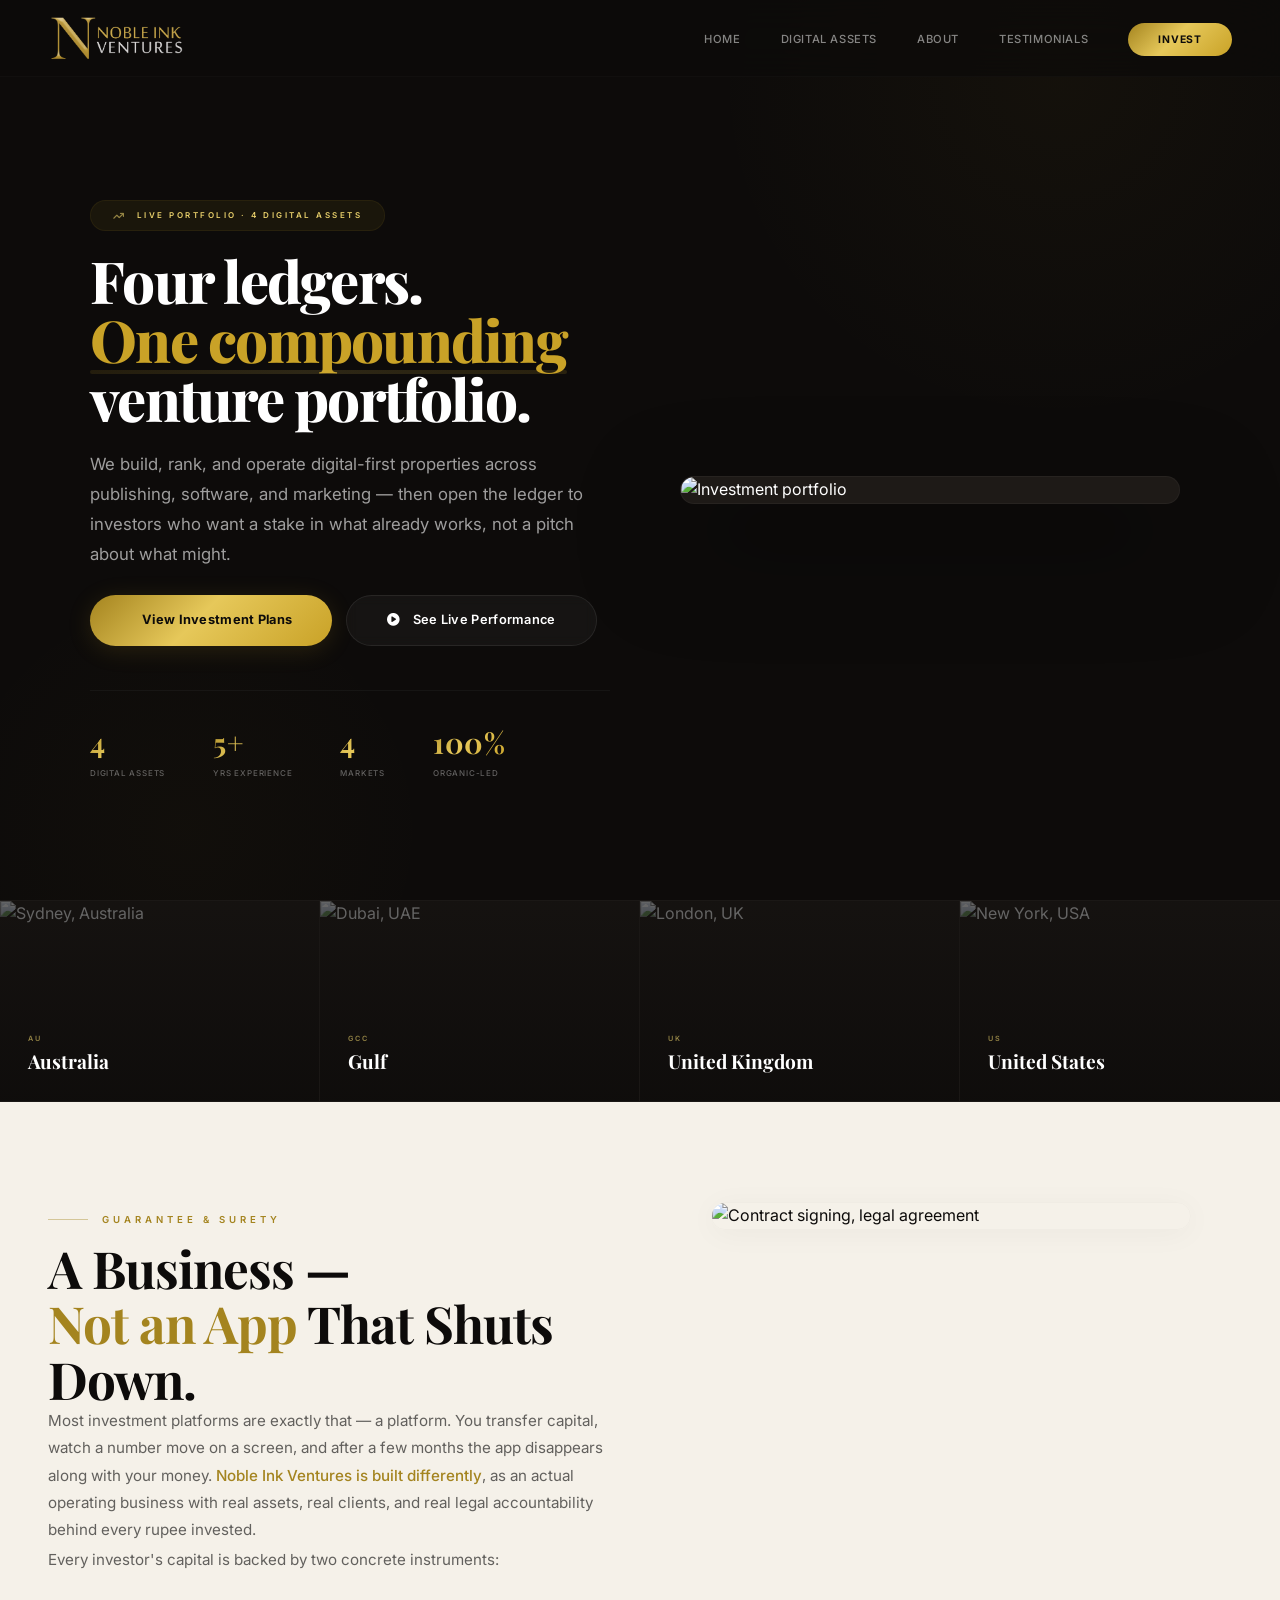
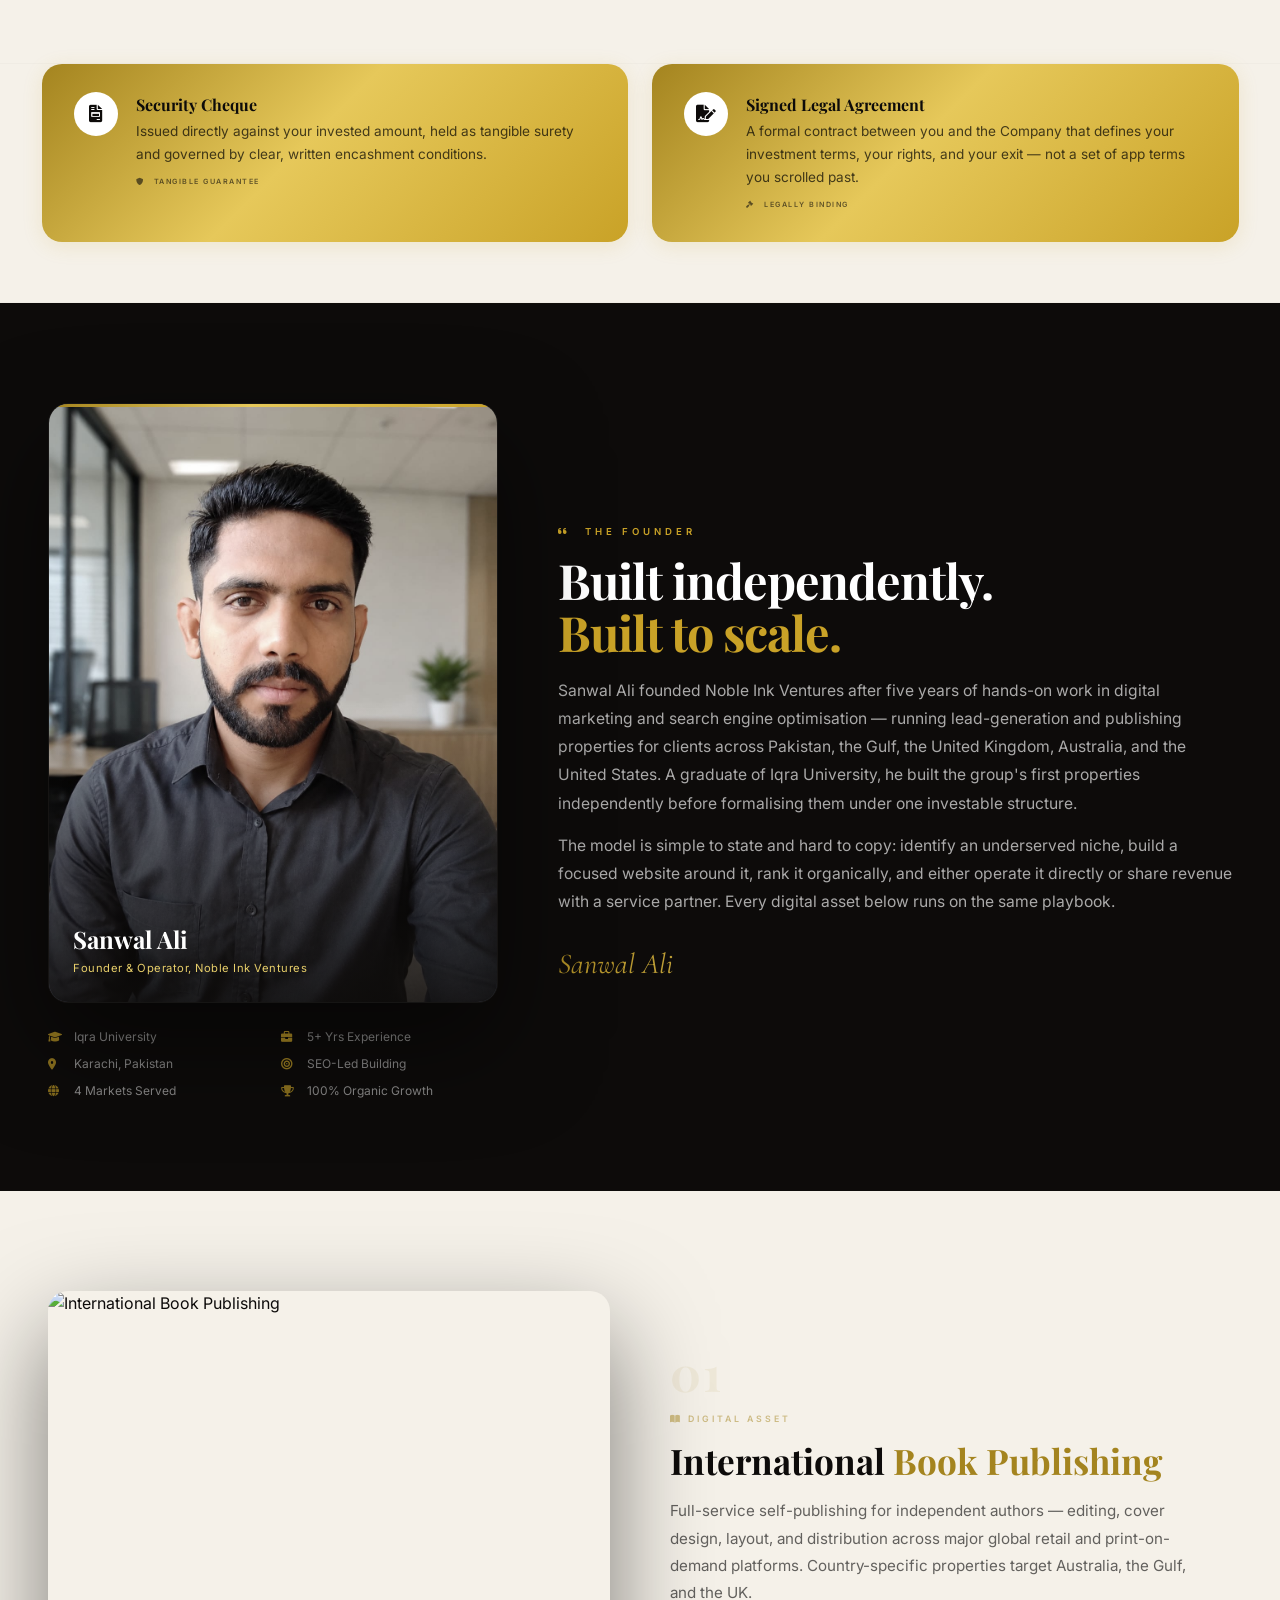
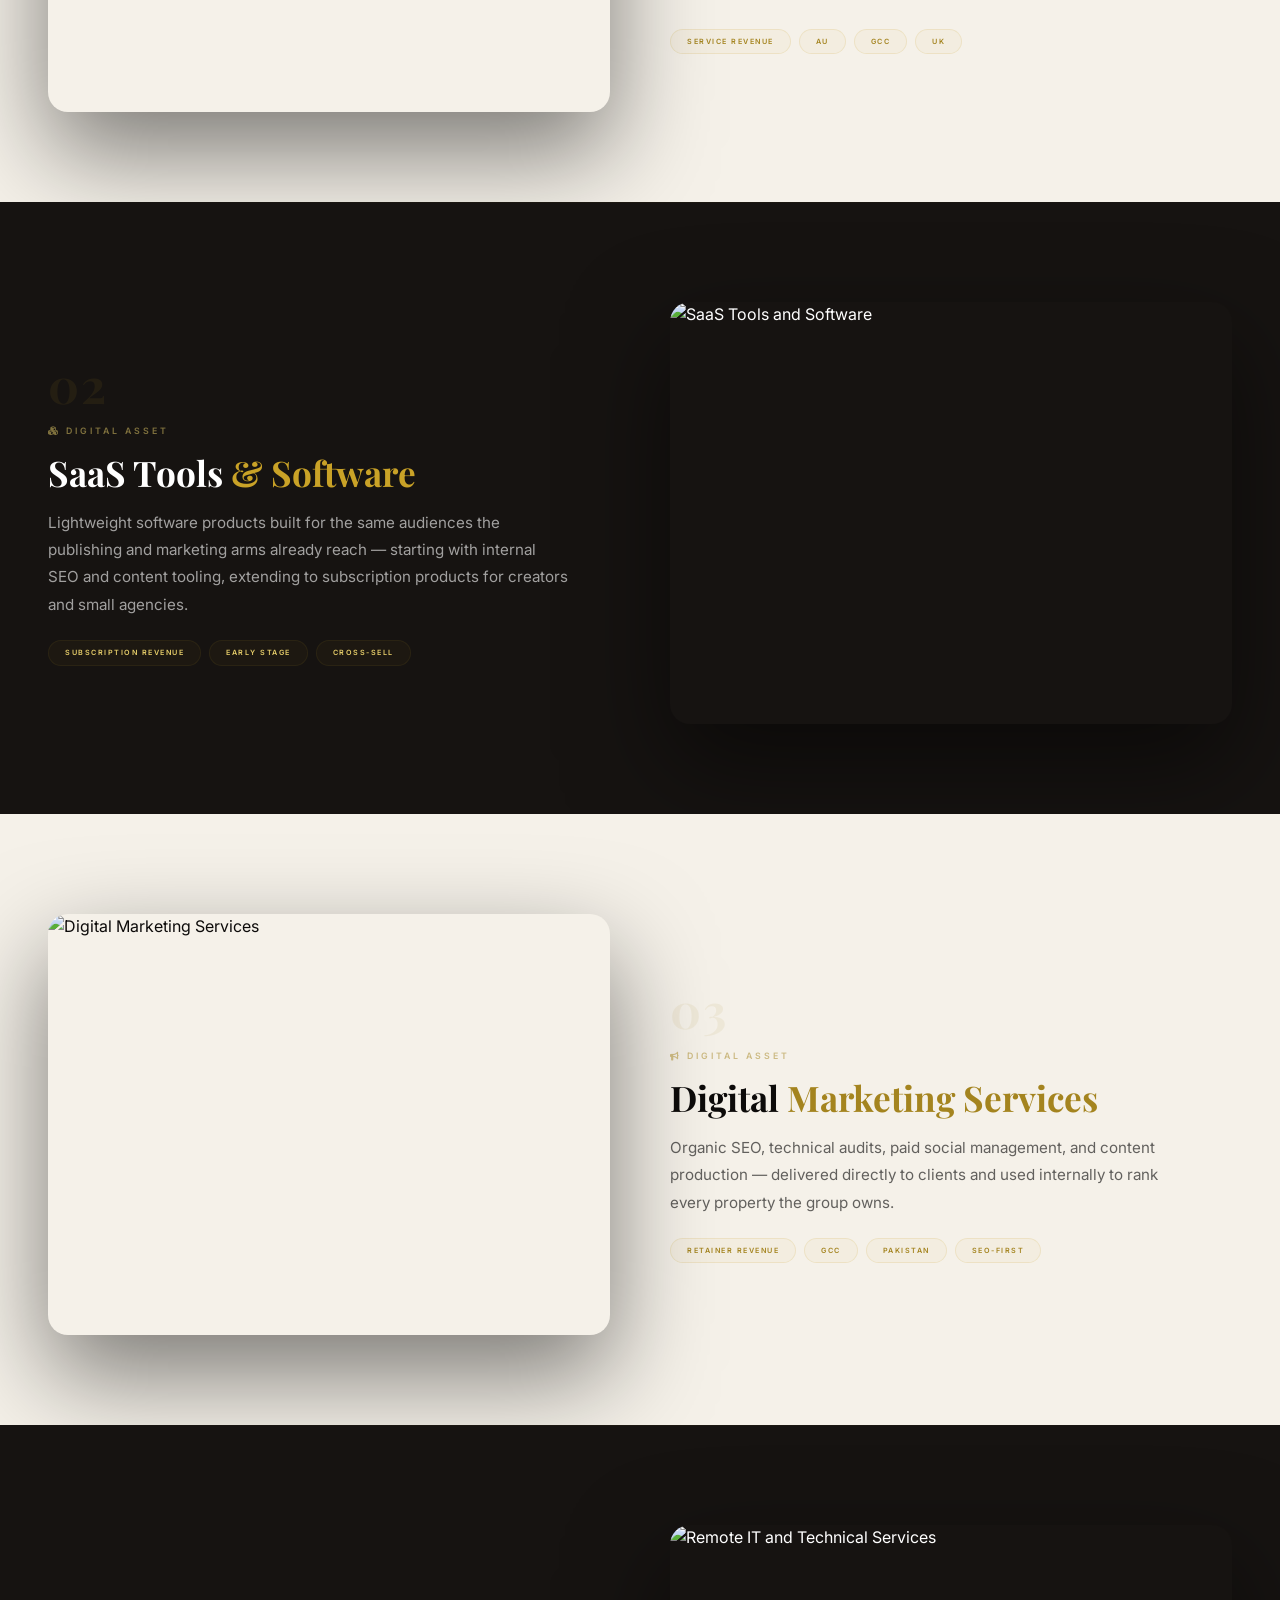
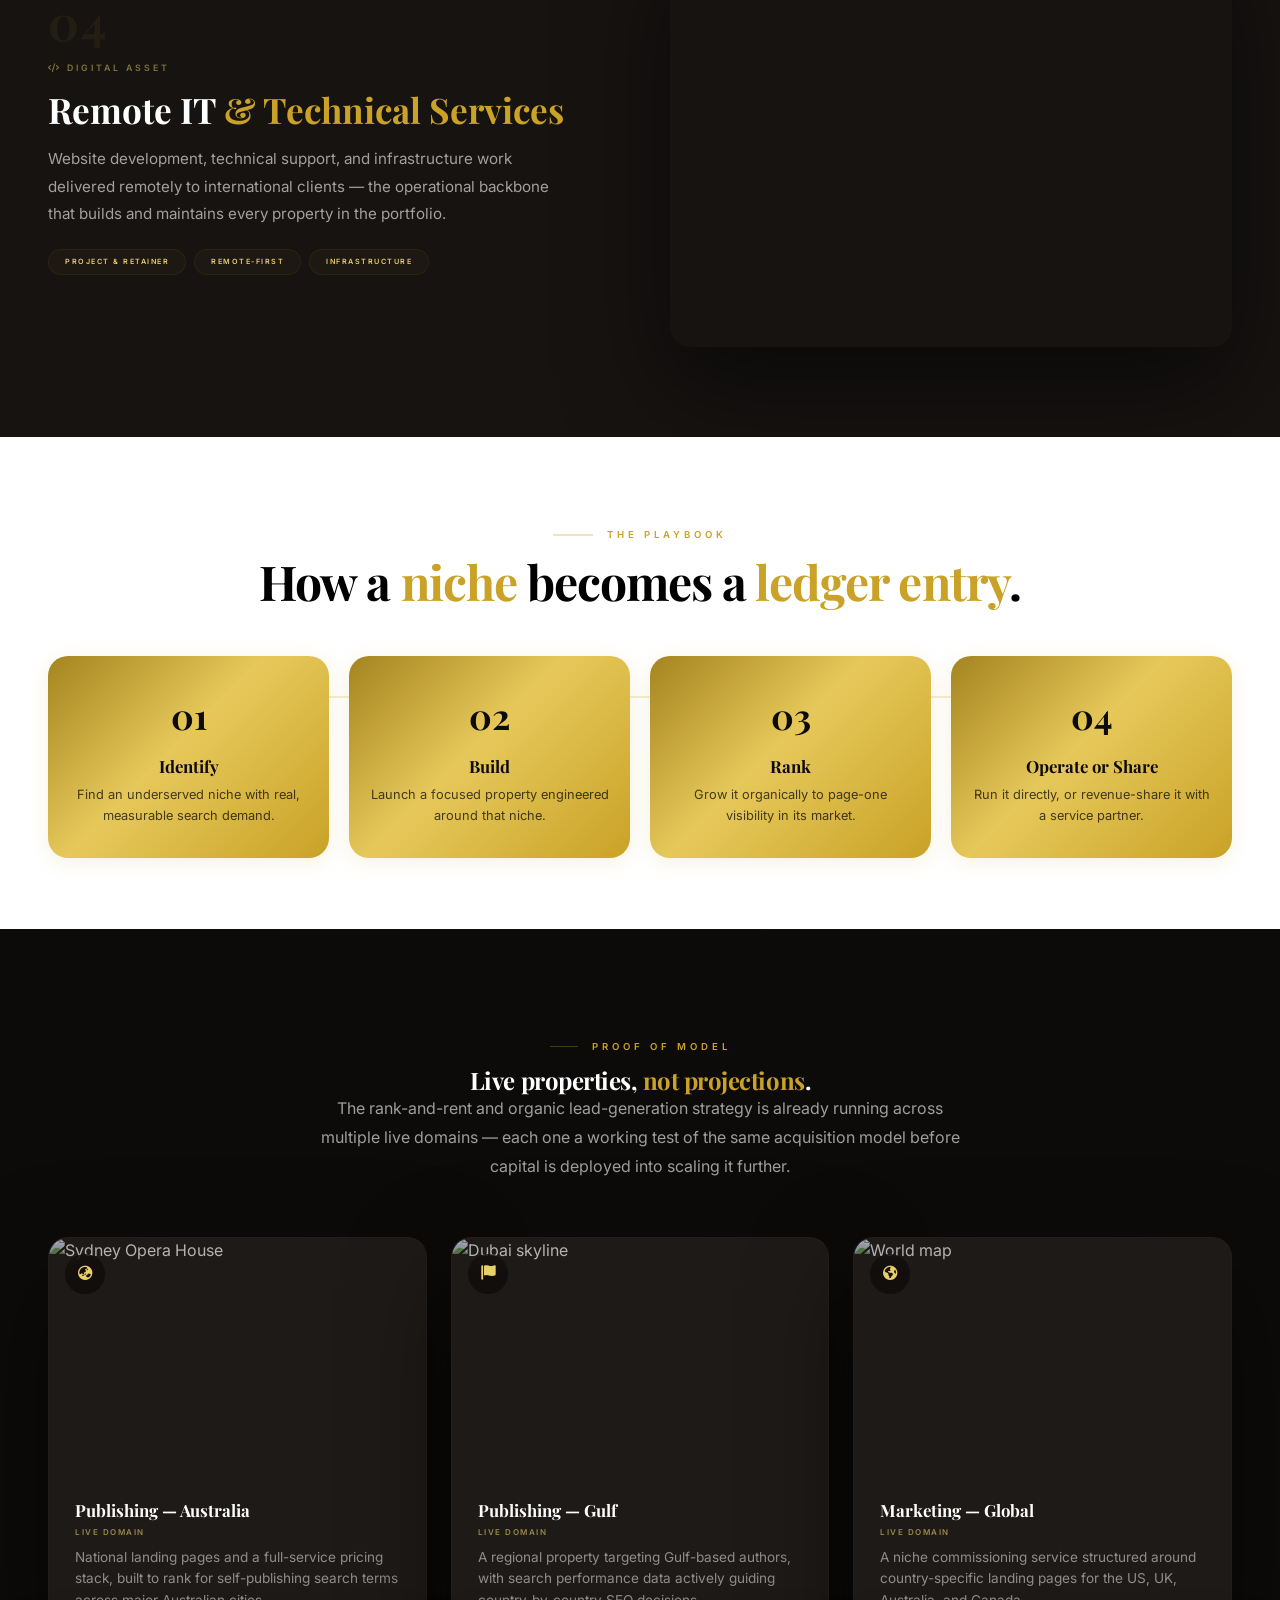
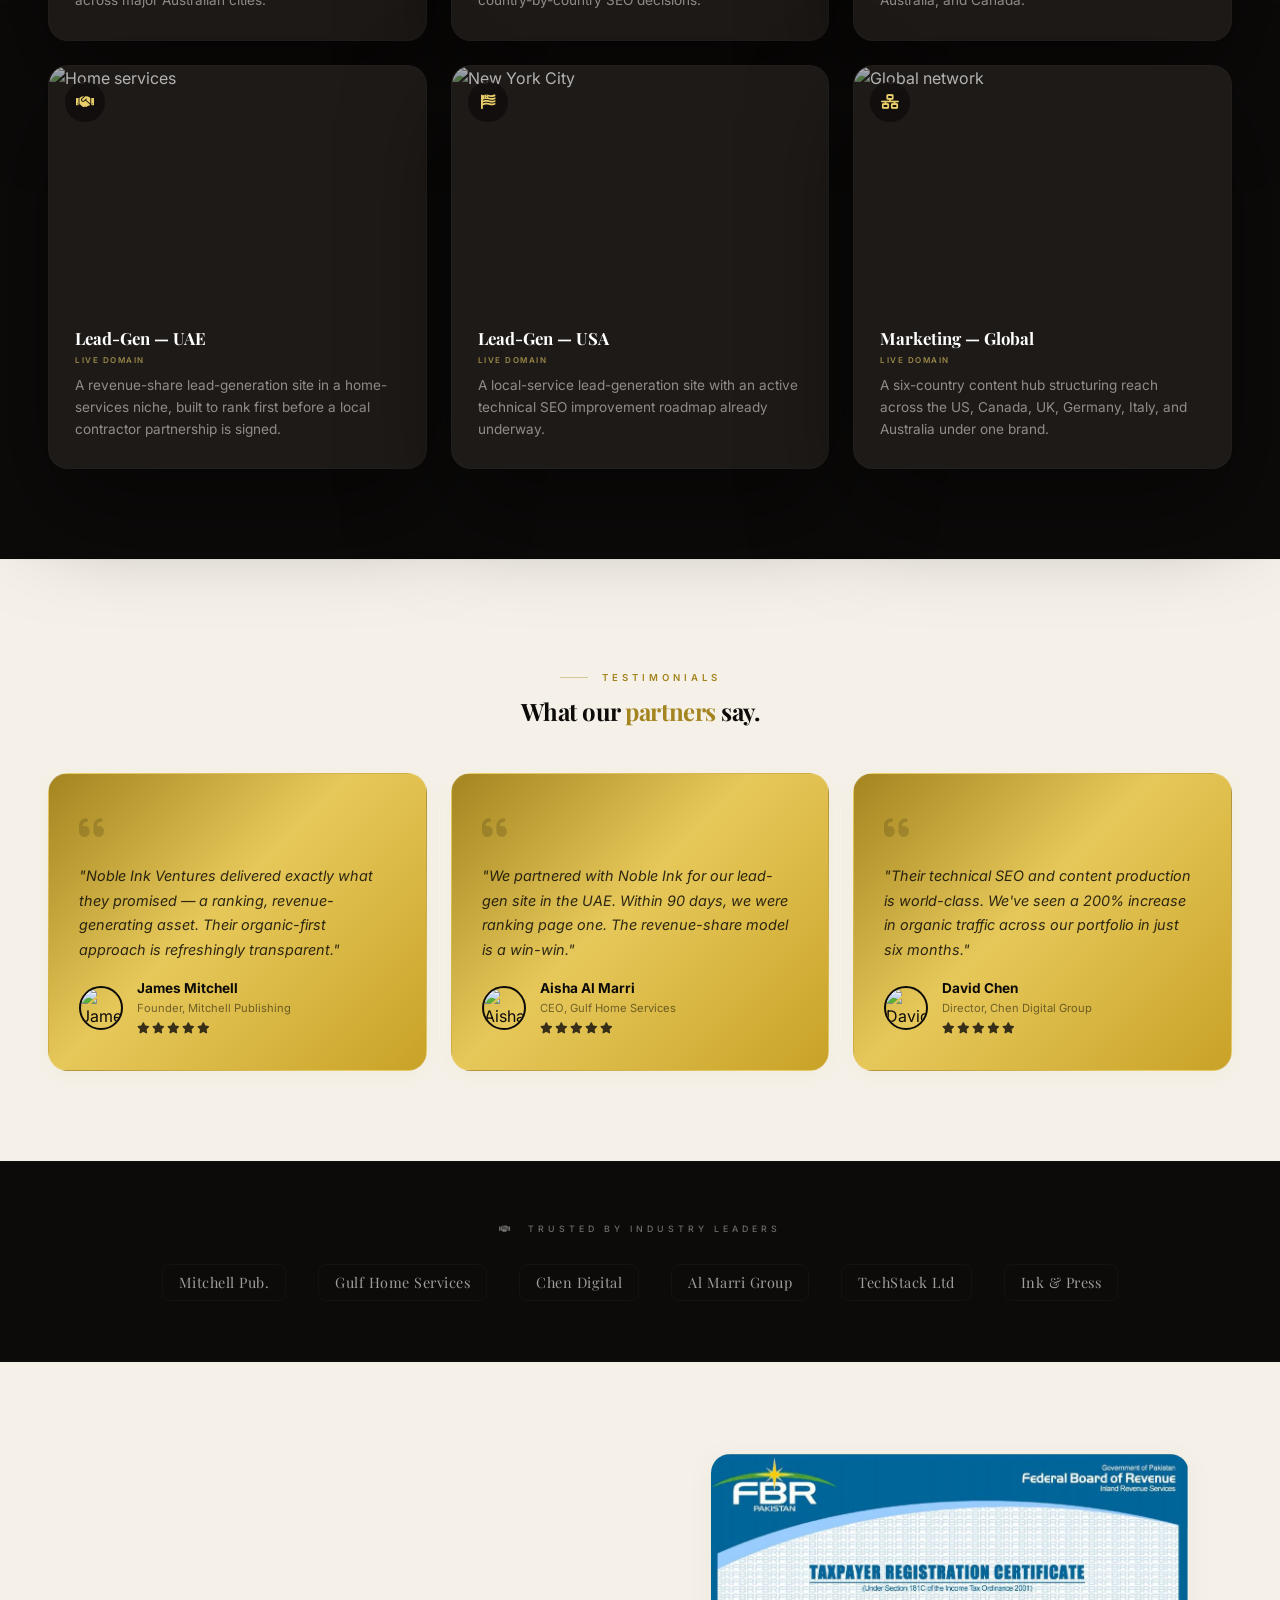
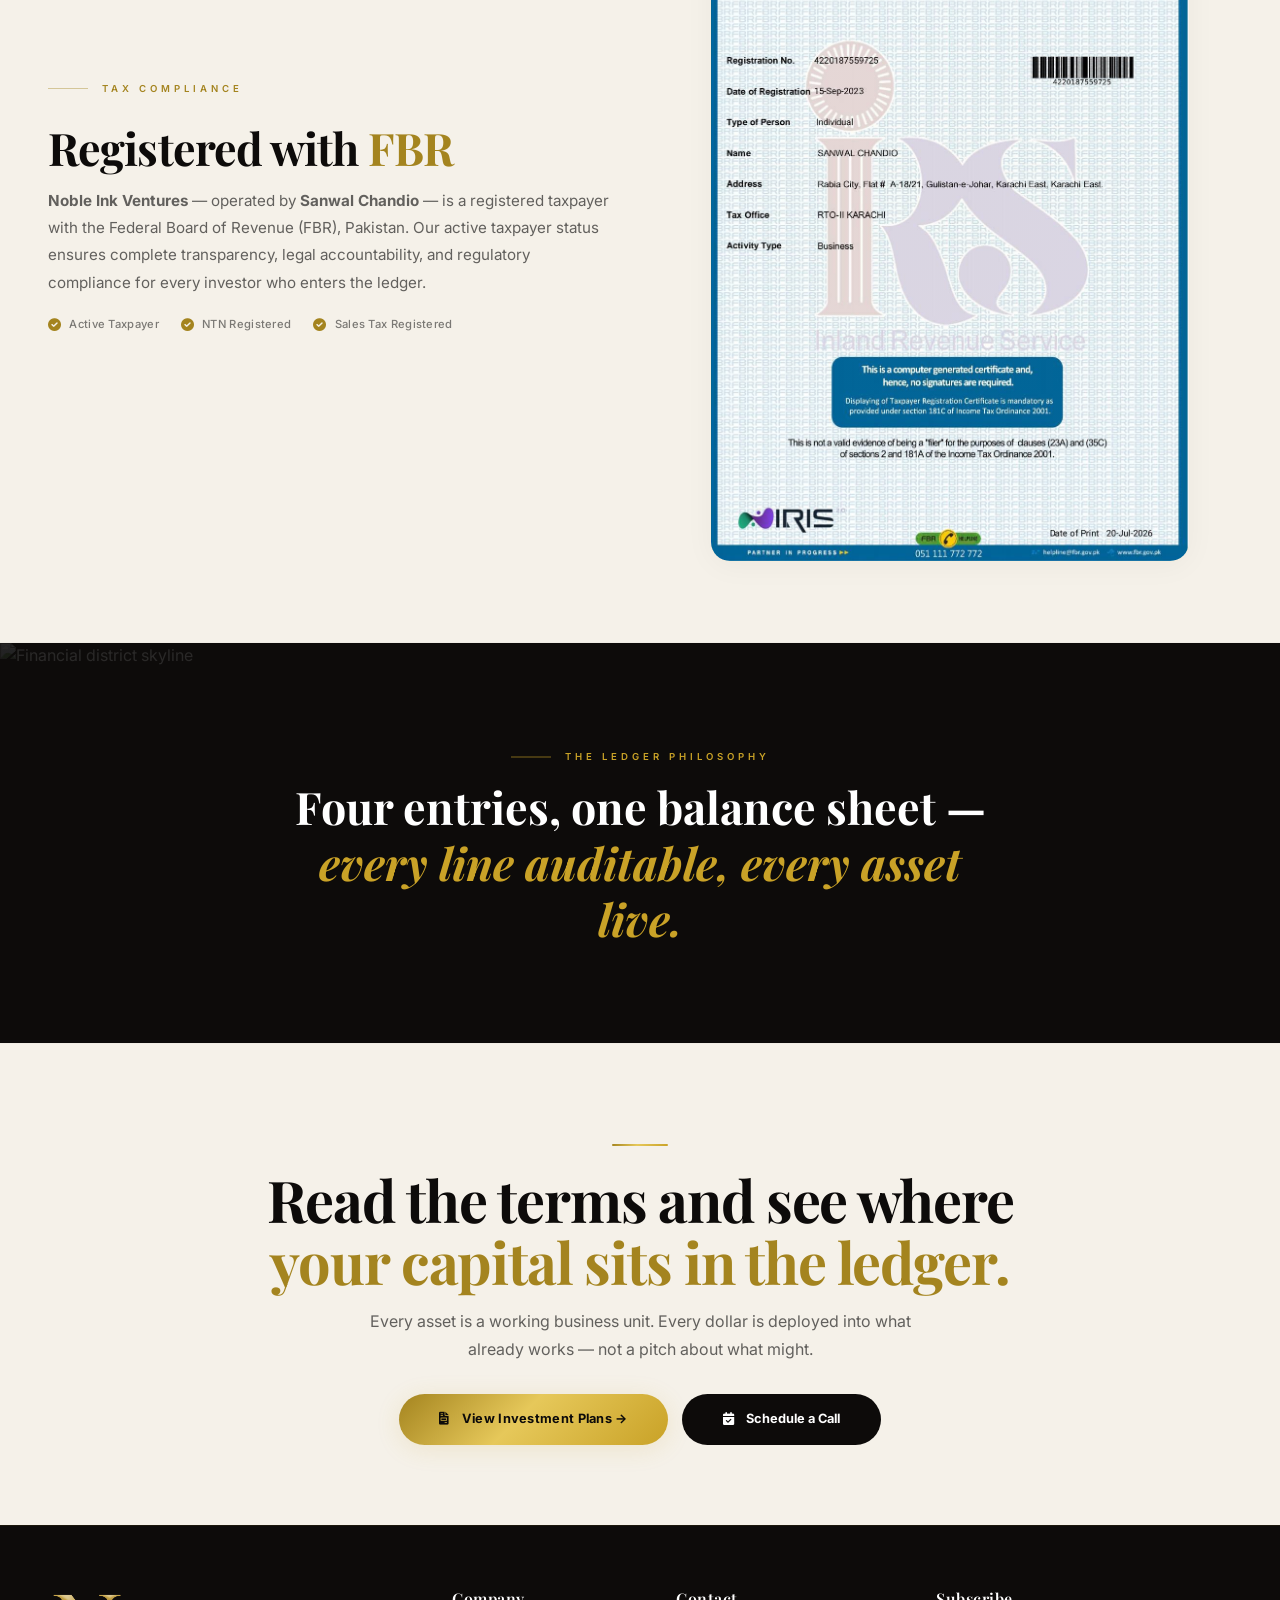
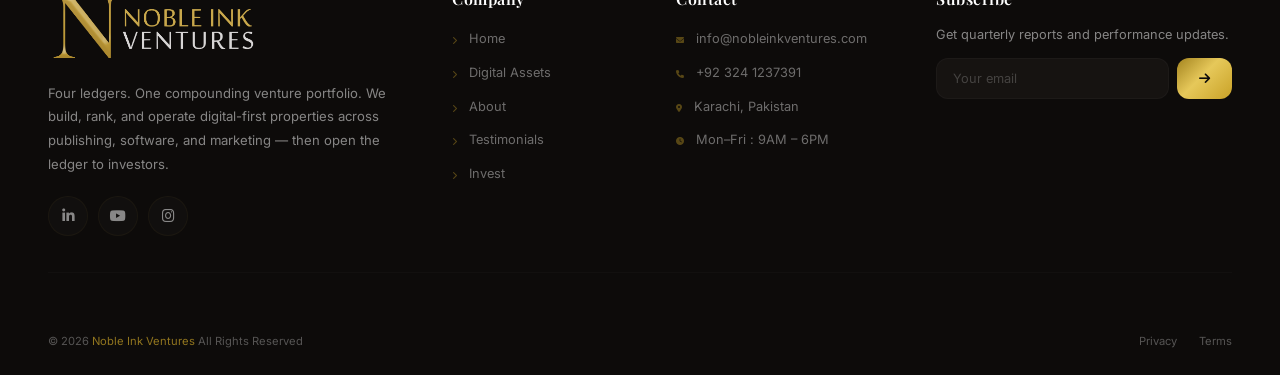
==== commit 2697ee2f: "Add files via upload" ====
--- a/index.html
+++ b/index.html
@@ -5,15 +5,2250 @@
     <meta name="viewport" content="width=device-width, initial-scale=1.0" />
     <title>Noble Ink Ventures — Four Ledgers. One Portfolio.</title>
 
-    <!-- Font Awesome 6 (Free) -->
+    <!-- Font Awesome 6 -->
     <link rel="stylesheet" href="https://cdnjs.cloudflare.com/ajax/libs/font-awesome/6.0.0-beta3/css/all.min.css" />
 
-    <!-- Google Fonts: Playfair Display + Inter -->
+    <!-- Google Fonts -->
     <link rel="preconnect" href="https://fonts.googleapis.com" />
     <link rel="preconnect" href="https://fonts.gstatic.com" crossorigin />
     <link href="https://fonts.googleapis.com/css2?family=Playfair+Display:ital,wght@0,400;0,500;0,600;0,700;0,800;0,900;1,400;1,600;1,700&family=Inter:wght@300;400;500;600;700;800;900&family=Cormorant+Garamond:ital,wght@0,500;0,600;1,500&display=swap" rel="stylesheet" />
 
-    <link rel="stylesheet" href="style.css">
+    <style>
+        /* ============================================================
+                   RESET & BASE
+                ============================================================ */
+        *,
+        *::before,
+        *::after {
+            margin: 0;
+            padding: 0;
+            box-sizing: border-box;
+        }
+
+        :root {
+            --black: #0d0b0a;
+            --black-light: #161311;
+            --black-card: #1e1a17;
+            --black-soft: #26211d;
+            --white: #ffffff;
+            --white-off: #f5f1e9;
+            --paper: #eee8dd;
+            --gold: #c9a227;
+            --gold-light: #e8cf6a;
+            --gold-dark: #a4841f;
+            --gold-pale: rgba(201, 162, 39, 0.06);
+            --gold-glow: rgba(201, 162, 39, 0.10);
+            --gold-glow-strong: rgba(201, 162, 39, 0.18);
+            --gold-gradient: linear-gradient(135deg, #a4841f 0%, #e6c85a 45%, #c9a227 100%);
+            --shadow-dark: 0 40px 100px rgba(0, 0, 0, 0.50);
+            --shadow-light: 0 4px 30px rgba(0, 0, 0, 0.04);
+            --radius: 20px;
+            --radius-sm: 12px;
+            --radius-full: 100px;
+            --font-serif: 'Playfair Display', serif;
+            --font-display: 'Cormorant Garamond', serif;
+            --font-sans: 'Inter', sans-serif;
+            --transition: 0.5s cubic-bezier(0.23, 1, 0.32, 1);
+        }
+
+        html {
+            scroll-behavior: smooth;
+        }
+
+        body {
+            font-family: var(--font-sans);
+            background-color: var(--black);
+            color: var(--white);
+            line-height: 1.6;
+            overflow-x: hidden;
+            -webkit-font-smoothing: antialiased;
+            -moz-osx-font-smoothing: grayscale;
+        }
+
+        a {
+            text-decoration: none;
+            color: inherit;
+        }
+
+        img {
+            max-width: 100%;
+            display: block;
+        }
+
+        .container {
+            max-width: 1240px;
+            margin: 0 auto;
+            padding: 0 28px;
+        }
+
+        /* ============================================================
+                   SCROLLBAR
+                ============================================================ */
+        ::-webkit-scrollbar {
+            width: 4px;
+        }
+        ::-webkit-scrollbar-track {
+            background: var(--black);
+        }
+        ::-webkit-scrollbar-thumb {
+            background: var(--gold);
+            border-radius: 10px;
+        }
+
+        /* ============================================================
+                   TYPOGRAPHY HELPERS
+                ============================================================ */
+        .gold-text {
+            color: var(--gold);
+        }
+
+        .gold-gradient-text {
+            background: var(--gold-gradient);
+            -webkit-background-clip: text;
+            -webkit-text-fill-color: transparent;
+            background-clip: text;
+        }
+
+        .section-eyebrow {
+            display: inline-flex;
+            align-items: center;
+            gap: 14px;
+            font-size: 0.6rem;
+            text-transform: uppercase;
+            letter-spacing: 4px;
+            color: var(--gold);
+            font-weight: 600;
+            margin-bottom: 14px;
+            font-family: var(--font-sans);
+        }
+
+        .section-eyebrow .line {
+            width: 40px;
+            height: 1.5px;
+            background: var(--gold);
+            opacity: 0.3;
+        }
+
+        .section-eyebrow.gold-dark {
+            color: var(--gold-dark);
+        }
+        .section-eyebrow.gold-dark .line {
+            background: var(--gold-dark);
+            opacity: 0.4;
+        }
+
+        .section-heading {
+            font-family: var(--font-serif);
+            font-weight: 700;
+            line-height: 1.08;
+            color: var(--white);
+            letter-spacing: -0.02em;
+        }
+
+        .section-heading .gold {
+            color: var(--gold);
+        }
+
+        .section-intro {
+            font-size: 1rem;
+            color: rgba(255, 255, 255, 0.7);
+            max-width: 660px;
+            line-height: 1.8;
+            font-weight: 400;
+        }
+
+        /* Light section overrides */
+        .section-light {
+            background: var(--white-off);
+            color: var(--black);
+        }
+
+        .section-light .section-eyebrow {
+            color: var(--gold-dark);
+        }
+        .section-light .section-eyebrow .line {
+            background: var(--gold-dark);
+            opacity: 0.4;
+        }
+        .section-light .section-heading {
+            color: var(--black);
+        }
+        .section-light .section-heading .gold {
+            color: var(--gold-dark);
+        }
+        .section-light .section-intro {
+            color: rgba(0, 0, 0, 0.6);
+        }
+
+        /* ============================================================
+                   BUTTONS
+                ============================================================ */
+        .btn-primary {
+            display: inline-flex;
+            align-items: center;
+            gap: 12px;
+            background: var(--gold-gradient);
+            color: var(--black);
+            font-weight: 700;
+            font-size: 0.8rem;
+            padding: 14px 40px;
+            border-radius: var(--radius-full);
+            transition: var(--transition);
+            border: none;
+            letter-spacing: 0.3px;
+            cursor: pointer;
+            font-family: var(--font-sans);
+            position: relative;
+            overflow: hidden;
+            box-shadow: 0 4px 24px rgba(201, 162, 39, 0.15);
+        }
+
+        .btn-primary::before {
+            content: '';
+            position: absolute;
+            inset: 0;
+            background: linear-gradient(135deg, rgba(255, 255, 255, 0.25), transparent);
+            opacity: 0;
+            transition: var(--transition);
+        }
+
+        .btn-primary:hover::before {
+            opacity: 1;
+        }
+
+        .btn-primary:hover {
+            transform: translateY(-3px);
+            box-shadow: 0 16px 48px rgba(201, 162, 39, 0.25);
+        }
+
+        .btn-secondary {
+            display: inline-flex;
+            align-items: center;
+            gap: 12px;
+            background: rgba(255, 255, 255, 0.04);
+            color: var(--white);
+            font-weight: 600;
+            font-size: 0.8rem;
+            padding: 14px 40px;
+            border-radius: var(--radius-full);
+            border: 1.5px solid rgba(255, 255, 255, 0.08);
+            transition: var(--transition);
+            letter-spacing: 0.3px;
+            cursor: pointer;
+            font-family: var(--font-sans);
+            backdrop-filter: blur(6px);
+        }
+
+        .btn-secondary:hover {
+            border-color: var(--gold);
+            color: var(--gold);
+            transform: translateY(-3px);
+            box-shadow: 0 16px 48px rgba(201, 162, 39, 0.04);
+            background: rgba(201, 162, 39, 0.04);
+        }
+
+        .btn-light {
+            display: inline-flex;
+            align-items: center;
+            gap: 12px;
+            background: var(--black);
+            color: var(--white);
+            font-weight: 700;
+            font-size: 0.8rem;
+            padding: 14px 40px;
+            border-radius: var(--radius-full);
+            transition: var(--transition);
+            border: 1.5px solid rgba(0, 0, 0, 0.06);
+            cursor: pointer;
+            font-family: var(--font-sans);
+        }
+
+        .btn-light:hover {
+            border-color: var(--gold-dark);
+            color: var(--gold-dark);
+            transform: translateY(-3px);
+            box-shadow: 0 16px 48px rgba(201, 162, 39, 0.04);
+            background: rgba(201, 162, 39, 0.02);
+        }
+
+        /* ============================================================
+                   NAVIGATION
+                ============================================================ */
+        nav {
+            position: fixed;
+            top: 0;
+            left: 0;
+            width: 100%;
+            z-index: 1000;
+            padding: 12px 0;
+            background: rgba(13, 11, 10, 0.75);
+            backdrop-filter: blur(24px) saturate(1.4);
+            border-bottom: 1px solid rgba(255, 255, 255, 0.02);
+            transition: var(--transition);
+        }
+
+        nav.scrolled {
+            background: rgba(13, 11, 10, 0.95);
+            border-bottom-color: rgba(201, 162, 39, 0.05);
+            box-shadow: 0 8px 48px rgba(0, 0, 0, 0.5);
+        }
+
+        .nav-inner {
+            display: flex;
+            align-items: center;
+            justify-content: space-between;
+        }
+
+        .nav-logo {
+            display: flex;
+            align-items: center;
+            gap: 12px;
+        }
+
+        .nav-logo img {
+            height: 52px;
+            transition: var(--transition);
+        }
+
+        .nav-logo:hover img {
+            filter: brightness(1.1);
+        }
+
+        .nav-links {
+            display: flex;
+            align-items: center;
+            gap: 40px;
+            list-style: none;
+        }
+
+        .nav-links a {
+            font-size: 0.7rem;
+            font-weight: 500;
+            color: rgba(255, 255, 255, 0.5);
+            transition: var(--transition);
+            letter-spacing: 0.6px;
+            position: relative;
+            font-family: var(--font-sans);
+            text-transform: uppercase;
+        }
+
+        .nav-links a::after {
+            content: '';
+            position: absolute;
+            bottom: -6px;
+            left: 0;
+            width: 0%;
+            height: 2px;
+            background: var(--gold-gradient);
+            transition: var(--transition);
+            border-radius: 4px;
+        }
+
+        .nav-links a:hover {
+            color: var(--white);
+        }
+        .nav-links a:hover::after {
+            width: 100%;
+        }
+        .nav-links a.active {
+            color: var(--white);
+        }
+        .nav-links a.active::after {
+            width: 100%;
+        }
+
+        .nav-cta {
+            background: var(--gold-gradient);
+            color: var(--black) !important;
+            padding: 10px 30px !important;
+            border-radius: var(--radius-full);
+            font-weight: 700 !important;
+            font-size: 0.65rem !important;
+            text-transform: uppercase;
+            letter-spacing: 0.8px !important;
+            transition: var(--transition);
+        }
+
+        .nav-cta::after {
+            display: none !important;
+        }
+
+        .nav-cta:hover {
+            transform: scale(1.04) !important;
+            box-shadow: 0 8px 32px rgba(201, 162, 39, 0.2);
+            color: var(--black) !important;
+        }
+
+        .nav-toggle {
+            display: none;
+            flex-direction: column;
+            gap: 5px;
+            cursor: pointer;
+            background: none;
+            border: none;
+            padding: 4px;
+            z-index: 1001;
+        }
+
+        .nav-toggle span {
+            display: block;
+            width: 26px;
+            height: 2.5px;
+            background: var(--white);
+            border-radius: 2px;
+            transition: var(--transition);
+        }
+
+        .nav-toggle.open span:nth-child(1) {
+            transform: rotate(45deg) translate(5px, 5px);
+        }
+        .nav-toggle.open span:nth-child(2) {
+            opacity: 0;
+        }
+        .nav-toggle.open span:nth-child(3) {
+            transform: rotate(-45deg) translate(5px, -5px);
+        }
+
+        /* ============================================================
+                   HERO (Dark)
+                ============================================================ */
+        .hero {
+            min-height: 100vh;
+            display: flex;
+            align-items: center;
+            padding: 140px 0 60px;
+            position: relative;
+            overflow: hidden;
+            background: var(--black);
+        }
+
+        .hero::before {
+            content: '';
+            position: absolute;
+            top: -30%;
+            right: -10%;
+            width: 700px;
+            height: 700px;
+            background: radial-gradient(circle, rgba(201, 162, 39, 0.04) 0%, transparent 70%);
+            border-radius: 50%;
+            pointer-events: none;
+        }
+
+        .hero::after {
+            content: '';
+            position: absolute;
+            bottom: -20%;
+            left: -5%;
+            width: 500px;
+            height: 500px;
+            background: radial-gradient(circle, rgba(201, 162, 39, 0.025) 0%, transparent 70%);
+            border-radius: 50%;
+            pointer-events: none;
+        }
+
+        .hero-grid {
+            display: grid;
+            grid-template-columns: 1fr 1fr;
+            gap: 60px;
+            align-items: center;
+            position: relative;
+            z-index: 2;
+        }
+
+        .hero-content {
+            display: flex;
+            flex-direction: column;
+            gap: 20px;
+        }
+
+        .hero-badge {
+            display: inline-flex;
+            align-items: center;
+            gap: 10px;
+            background: rgba(201, 162, 39, 0.07);
+            border: 1px solid rgba(201, 162, 39, 0.08);
+            color: var(--gold-light);
+            font-size: 0.5rem;
+            font-weight: 600;
+            text-transform: uppercase;
+            letter-spacing: 2.5px;
+            padding: 8px 22px;
+            border-radius: var(--radius-full);
+            width: fit-content;
+            font-family: var(--font-sans);
+        }
+
+        .hero-badge i {
+            font-size: 0.6rem;
+            opacity: 0.6;
+        }
+
+        .hero h1 {
+            font-family: var(--font-serif);
+            font-size: 58px;
+            font-weight: 800;
+            line-height: 1.02;
+            color: var(--white);
+            letter-spacing: -0.03em;
+        }
+
+        .hero h1 .gold {
+            color: var(--gold);
+            position: relative;
+        }
+
+        .hero h1 .gold::after {
+            content: '';
+            position: absolute;
+            bottom: 4px;
+            left: 0;
+            width: 100%;
+            height: 4px;
+            background: var(--gold-gradient);
+            opacity: 0.15;
+            border-radius: 4px;
+        }
+
+        .hero p {
+            font-size: 1.05rem;
+            color: rgba(255, 255, 255, 0.6);
+            max-width: 520px;
+            line-height: 1.8;
+            font-weight: 400;
+        }
+
+        .hero-actions {
+            display: flex;
+            flex-wrap: wrap;
+            gap: 14px;
+            margin-top: 6px;
+        }
+
+        .hero-stats {
+            display: flex;
+            flex-wrap: wrap;
+            gap: 32px 48px;
+            margin-top: 24px;
+            padding-top: 28px;
+            border-top: 1px solid rgba(255, 255, 255, 0.04);
+        }
+
+        .hero-stats .stat-item {
+            display: flex;
+            flex-direction: column;
+        }
+
+        .hero-stats .stat-number {
+            font-family: var(--font-serif);
+            font-size: 1.8rem;
+            font-weight: 700;
+            background: var(--gold-gradient);
+            -webkit-background-clip: text;
+            -webkit-text-fill-color: transparent;
+            background-clip: text;
+            letter-spacing: 0.5px;
+        }
+
+        .hero-stats .stat-label {
+            font-size: 0.5rem;
+            color: rgba(255, 255, 255, 0.35);
+            text-transform: uppercase;
+            letter-spacing: 0.8px;
+            margin-top: 2px;
+            font-weight: 500;
+        }
+
+        /* Hero Visual - Single Image */
+        .hero-visual {
+            display: flex;
+            justify-content: center;
+            align-items: center;
+        }
+
+        .hero-visual .img-wrap {
+            width: 100%;
+            max-width: 500px;
+            border-radius: var(--radius);
+            overflow: hidden;
+            border: 1px solid rgba(255, 255, 255, 0.04);
+            box-shadow: var(--shadow-dark);
+            position: relative;
+            background: var(--black-card);
+        }
+
+        .hero-visual .img-wrap img {
+            width: 100%;
+            height: auto;
+            display: block;
+            transition: var(--transition);
+        }
+
+        .hero-visual .img-wrap:hover img {
+            transform: scale(1.02);
+        }
+
+        /* ============================================================
+                   MARKET STRIP (Dark Accent)
+                ============================================================ */
+        .market-strip {
+            background: var(--black-light);
+            border-top: 1px solid rgba(255, 255, 255, 0.02);
+            border-bottom: 1px solid rgba(255, 255, 255, 0.02);
+            position: relative;
+            padding: 0;
+        }
+
+        .market-strip-grid {
+            display: grid;
+            grid-template-columns: repeat(4, 1fr);
+        }
+
+        .market-tile {
+            position: relative;
+            aspect-ratio: 16/10;
+            overflow: hidden;
+            border-right: 1px solid rgba(255, 255, 255, 0.02);
+            cursor: pointer;
+        }
+
+        .market-tile:last-child {
+            border-right: none;
+        }
+
+        .market-tile img {
+            width: 100%;
+            height: 100%;
+            object-fit: cover;
+            filter: grayscale(50%) brightness(0.45);
+            transition: var(--transition);
+        }
+
+        .market-tile:hover img {
+            filter: grayscale(10%) brightness(0.6);
+            transform: scale(1.08);
+        }
+
+        .market-tile::before {
+            content: '';
+            position: absolute;
+            inset: 0;
+            background: linear-gradient(180deg, rgba(13, 11, 10, 0.1) 0%, rgba(13, 11, 10, 0.8) 100%);
+            z-index: 1;
+        }
+
+        .market-tile .market-label {
+            position: absolute;
+            bottom: 24px;
+            left: 28px;
+            z-index: 2;
+        }
+
+        .market-tile .market-label .market-code {
+            font-size: 0.45rem;
+            color: var(--gold-light);
+            text-transform: uppercase;
+            letter-spacing: 2px;
+            font-weight: 600;
+            display: block;
+            margin-bottom: 2px;
+            opacity: 0.6;
+        }
+
+        .market-tile .market-label .market-name {
+            font-family: var(--font-serif);
+            font-size: 1.2rem;
+            font-weight: 700;
+            color: var(--white);
+        }
+
+        /* ============================================================
+                   GUARANTEE (Light) - Text + Gold Cards Row
+                ============================================================ */
+        .guarantee {
+            padding: 100px 0 90px;
+            background: var(--white-off);
+            color: var(--black);
+            position: relative;
+            border-bottom: 1px solid rgba(0, 0, 0, 0.02);
+        }
+
+        .guarantee .section-eyebrow {
+            color: var(--gold-dark);
+        }
+        .guarantee .section-eyebrow .line {
+            background: var(--gold-dark);
+            opacity: 0.4;
+        }
+        .guarantee .section-heading {
+            color: var(--black);
+        }
+        .guarantee .section-heading .gold {
+            color: var(--gold-dark);
+        }
+        .guarantee .section-intro {
+            color: rgba(0, 0, 0, 0.6);
+        }
+
+        .guarantee-grid {
+            display: grid;
+            grid-template-columns: 1fr 1fr;
+            gap: 60px;
+            align-items: start;
+        }
+
+        .guarantee-left {
+            display: flex;
+            flex-direction: column;
+            gap: 30px;
+        }
+
+        .guarantee-content .section-heading {
+            font-size: clamp(2.4rem, 4vw, 3.2rem);
+        }
+
+        .guarantee-content .section-intro {
+            font-size: 0.95rem;
+            max-width: 100%;
+        }
+
+        .guarantee-content .highlight-text {
+            color: var(--gold-dark);
+            font-weight: 500;
+        }
+
+        /* Gold Cards Row */
+        .guarantee-list-section{
+            padding: 0 10px 60px;
+        }
+        .guarantee-list {
+            display: flex;
+            flex-direction: row;
+            gap: 24px;
+            width: 95%;
+            max-width: 1200px;
+            margin: 0 auto;
+        }
+
+        .guarantee-item {
+            background: var(--gold-gradient);
+            border-radius: var(--radius);
+            padding: 28px 32px;
+            flex: 1;
+            transition: var(--transition);
+            box-shadow: 0 4px 20px rgba(201, 162, 39, 0.15);
+            border: none;
+            display: flex;
+            align-items: flex-start;
+            gap: 18px;
+        }
+
+        .guarantee-item:hover {
+            transform: translateY(-4px);
+            box-shadow: 0 12px 40px rgba(201, 162, 39, 0.25);
+        }
+
+        .guarantee-item .item-icon {
+            width: 44px;
+            height: 44px;
+            min-width: 44px;
+            border-radius: 50%;
+            background: var(--white);
+            display: flex;
+            align-items: center;
+            justify-content: center;
+            color: var(--black);
+            font-size: 1.1rem;
+            border: none;
+        }
+
+        .guarantee-item .item-body h4 {
+            font-family: var(--font-serif);
+            font-size: 1rem;
+            font-weight: 700;
+            color: var(--black);
+            margin-bottom: 2px;
+        }
+
+        .guarantee-item .item-body p {
+            font-size: 0.85rem;
+            color: rgba(0, 0, 0, 0.7);
+            line-height: 1.7;
+        }
+
+        .guarantee-item .item-body .tag {
+            display: inline-block;
+            font-size: 0.45rem;
+            text-transform: uppercase;
+            letter-spacing: 1.5px;
+            color: var(--black);
+            font-weight: 600;
+            margin-top: 6px;
+            opacity: 0.6;
+        }
+
+        .guarantee-image {
+            display: flex;
+            justify-content: center;
+            align-items: center;
+        }
+
+        .guarantee-image img {
+            width: 100%;
+            max-width: 480px;
+            border-radius: var(--radius);
+            box-shadow: var(--shadow-light);
+            border: 1px solid rgba(0, 0, 0, 0.02);
+            transition: var(--transition);
+        }
+
+        .guarantee-image img:hover {
+            transform: translateY(-4px);
+            box-shadow: 0 20px 60px rgba(0, 0, 0, 0.04);
+        }
+
+        /* ============================================================
+                   FOUNDER (Dark)
+                ============================================================ */
+        .founder {
+            padding: 100px 0 90px;
+            background: var(--black);
+            position: relative;
+        }
+
+        .founder::before {
+            content: '';
+            position: absolute;
+            top: 0;
+            left: 0;
+            width: 100%;
+            height: 1px;
+            background: linear-gradient(90deg, transparent, var(--gold), transparent);
+            opacity: 0.03;
+        }
+
+        .founder-grid {
+            display: grid;
+            grid-template-columns: 0.8fr 1.2fr;
+            gap: 60px;
+            align-items: center;
+        }
+
+        .founder-photo-wrap {
+            position: relative;
+        }
+
+        .founder-photo-wrap .founder-photo {
+            width: 100%;
+            aspect-ratio: 3/4;
+            border-radius: var(--radius);
+            overflow: hidden;
+            border: 1px solid rgba(255, 255, 255, 0.04);
+            box-shadow: var(--shadow-dark);
+            position: relative;
+        }
+
+        .founder-photo-wrap .founder-photo img {
+            width: 100%;
+            height: 100%;
+            object-fit: cover;
+            filter: grayscale(30%);
+            transition: var(--transition);
+        }
+
+        .founder-photo-wrap .founder-photo:hover img {
+            filter: grayscale(0%);
+            transform: scale(1.02);
+        }
+
+        .founder-photo-wrap .founder-photo::after {
+            content: '';
+            position: absolute;
+            inset: 0;
+            background: linear-gradient(180deg, transparent 50%, rgba(13, 11, 10, 0.85) 100%);
+        }
+
+        .founder-photo-wrap .founder-photo::before {
+            content: '';
+            position: absolute;
+            top: 0;
+            left: 0;
+            right: 0;
+            height: 3px;
+            background: var(--gold-gradient);
+            z-index: 2;
+        }
+
+        .founder-card-overlay {
+            position: absolute;
+            bottom: 24px;
+            left: 24px;
+            right: 24px;
+            z-index: 2;
+            display: flex;
+            flex-direction: column;
+            gap: 2px;
+        }
+
+        .founder-card-overlay .card-name {
+            font-family: var(--font-serif);
+            font-size: 1.5rem;
+            font-weight: 700;
+            color: var(--white);
+        }
+
+        .founder-card-overlay .card-title {
+            font-size: 0.7rem;
+            color: var(--gold-light);
+            font-weight: 400;
+            letter-spacing: 0.5px;
+        }
+
+        .founder-facts {
+            display: grid;
+            grid-template-columns: 1fr 1fr;
+            gap: 8px 16px;
+            margin-top: 24px;
+        }
+
+        .founder-facts li {
+            list-style: none;
+            font-size: 0.75rem;
+            color: rgba(255, 255, 255, 0.5);
+            display: flex;
+            align-items: center;
+            gap: 10px;
+        }
+
+        .founder-facts li i {
+            color: var(--gold);
+            width: 16px;
+            font-size: 0.7rem;
+            opacity: 0.6;
+        }
+
+        .founder-text .section-heading {
+            font-size: clamp(2.2rem, 3.8vw, 3.2rem);
+            margin-bottom: 18px;
+        }
+
+        .founder-text .section-heading .gold {
+            color: var(--gold);
+        }
+
+        .founder-text p {
+            color: rgba(255, 255, 255, 0.65);
+            font-size: 0.98rem;
+            line-height: 1.8;
+            margin-bottom: 14px;
+            font-weight: 400;
+        }
+
+        .founder-text p:last-child {
+            margin-bottom: 0;
+        }
+
+        .founder-signature {
+            margin-top: 24px;
+            font-family: var(--font-display);
+            font-style: italic;
+            font-size: 1.8rem;
+            background: var(--gold-gradient);
+            -webkit-background-clip: text;
+            -webkit-text-fill-color: transparent;
+            background-clip: text;
+        }
+
+        /* ============================================================
+                   DIGITAL ASSETS — Alternating Full-Width Blocks
+                ============================================================ */
+        .asset-block {
+            padding: 100px 0 90px;
+            position: relative;
+            overflow: hidden;
+        }
+
+        .asset-block .asset-inner {
+            display: flex;
+            align-items: center;
+            gap: 60px;
+        }
+
+        .asset-block .asset-inner.reverse {
+            flex-direction: row-reverse;
+        }
+
+        .asset-block .asset-image {
+            flex: 1;
+            border-radius: var(--radius);
+            overflow: hidden;
+            box-shadow: var(--shadow-dark);
+            position: relative;
+        }
+
+        .asset-block .asset-image img {
+            width: 100%;
+            height: 100%;
+            object-fit: cover;
+            aspect-ratio: 4/3;
+            transition: var(--transition);
+        }
+
+        .asset-block .asset-image:hover img {
+            transform: scale(1.03);
+        }
+
+        .asset-block .asset-content {
+            flex: 1;
+            display: flex;
+            flex-direction: column;
+            gap: 16px;
+        }
+
+        .asset-block .asset-number {
+            font-family: var(--font-serif);
+            font-size: 3rem;
+            font-weight: 700;
+            opacity: 0.08;
+            line-height: 1;
+            letter-spacing: 2px;
+        }
+
+        .asset-block.light .asset-number {
+            color: var(--gold-dark);
+        }
+        .asset-block.dark .asset-number {
+            color: var(--gold);
+        }
+
+        .asset-block .asset-content .eyebrow {
+            font-size: 0.55rem;
+            text-transform: uppercase;
+            letter-spacing: 3px;
+            font-weight: 600;
+            opacity: 0.5;
+        }
+
+        .asset-block.light .asset-content .eyebrow {
+            color: var(--gold-dark);
+        }
+        .asset-block.dark .asset-content .eyebrow {
+            color: var(--gold-light);
+        }
+
+        .asset-block .asset-content h3 {
+            font-family: var(--font-serif);
+            font-size: 2.2rem;
+            font-weight: 700;
+            line-height: 1.1;
+        }
+
+        .asset-block.light .asset-content h3 {
+            color: var(--black);
+        }
+        .asset-block.dark .asset-content h3 {
+            color: var(--white);
+        }
+
+        .asset-block .asset-content h3 .gold {
+            color: var(--gold);
+        }
+        .asset-block.light .asset-content h3 .gold {
+            color: var(--gold-dark);
+        }
+
+        .asset-block .asset-content p {
+            font-size: 0.95rem;
+            line-height: 1.8;
+            max-width: 520px;
+        }
+
+        .asset-block.light .asset-content p {
+            color: rgba(0, 0, 0, 0.6);
+        }
+        .asset-block.dark .asset-content p {
+            color: rgba(255, 255, 255, 0.6);
+        }
+
+        .asset-block .asset-tags {
+            display: flex;
+            flex-wrap: wrap;
+            gap: 8px;
+            margin-top: 6px;
+        }
+
+        .asset-block .asset-tags span {
+            font-size: 0.45rem;
+            text-transform: uppercase;
+            letter-spacing: 1.5px;
+            font-weight: 600;
+            padding: 6px 16px;
+            border-radius: var(--radius-full);
+            border: 1px solid;
+        }
+
+        .asset-block.light .asset-tags span {
+            color: var(--gold-dark);
+            border-color: rgba(201, 162, 39, 0.15);
+            background: rgba(201, 162, 39, 0.04);
+        }
+
+        .asset-block.dark .asset-tags span {
+            color: var(--gold-light);
+            border-color: rgba(201, 162, 39, 0.08);
+            background: rgba(201, 162, 39, 0.04);
+        }
+
+        /* Light Block */
+        .asset-block.light {
+            background: var(--white-off);
+            color: var(--black);
+        }
+
+        /* Dark Block */
+        .asset-block.dark {
+            background: var(--black-light);
+            color: var(--white);
+        }
+
+        .asset-block.dark::before {
+            content: '';
+            position: absolute;
+            top: 0;
+            left: 0;
+            right: 0;
+            height: 1px;
+            background: linear-gradient(90deg, transparent, var(--gold), transparent);
+            opacity: 0.04;
+        }
+
+        /* ============================================================
+                   PROCESS / PLAYBOOK (Dark) - Premium Gold Cards
+                ============================================================ */
+        .process-banner {
+            padding: 80px 0 70px;
+            background: white;
+            color: black;
+            border-top: 1px solid rgba(255, 255, 255, 0.02);
+            border-bottom: 1px solid rgba(255, 255, 255, 0.02);
+            position: relative;
+        }
+
+        .process-banner .section-eyebrow {
+            color: var(--gold);
+        }
+        .process-banner .section-eyebrow .line {
+            background: var(--gold);
+            opacity: 0.3;
+        }
+        .process-banner .section-heading {
+            color: var(--white);
+        }
+        .process-banner .section-heading .gold {
+            color: var(--gold);
+        }
+
+        .process-header {
+            text-align: center;
+            margin-bottom: 48px;
+        }
+
+        .process-header .section-eyebrow {
+            justify-content: center;
+        }
+
+        .process-header .section-heading {
+            font-size: clamp(2.2rem, 3.8vw, 3rem);
+            color: black;
+        }
+
+        .process-steps {
+            display: grid;
+            grid-template-columns: repeat(4, 1fr);
+            gap: 20px;
+            position: relative;
+        }
+
+        /* Connecting line */
+        .process-steps::before {
+            content: '';
+            position: absolute;
+            top: 40px;
+            left: 12%;
+            right: 12%;
+            height: 2px;
+            background: var(--gold);
+            opacity: 0.2;
+            z-index: 0;
+        }
+
+        .process-step {
+            text-align: center;
+            padding: 32px 20px;
+            background: var(--gold-gradient);
+            border-radius: var(--radius);
+            border: none;
+            transition: var(--transition);
+            box-shadow: 0 4px 20px rgba(201, 162, 39, 0.15);
+            position: relative;
+            z-index: 1;
+        }
+
+        .process-step:hover {
+            transform: translateY(-6px);
+            box-shadow: 0 12px 40px rgba(201, 162, 39, 0.25);
+        }
+
+        .process-step .step-num {
+            font-family: var(--font-serif);
+            font-size: 2.2rem;
+            font-weight: 700;
+            color: var(--black);
+            margin-bottom: 8px;
+            transition: var(--transition);
+        }
+
+        .process-step:hover .step-num {
+            opacity: 0.4;
+        }
+
+        .process-step h5 {
+            font-family: var(--font-serif);
+            font-size: 1.05rem;
+            color: var(--black);
+            margin-bottom: 6px;
+            font-weight: 700;
+        }
+
+        .process-step p {
+            font-size: 0.8rem;
+            color: rgba(0, 0, 0, 0.7);
+            line-height: 1.6;
+        }
+
+        /* ============================================================
+                   TRACTION (Dark)
+                ============================================================ */
+        .traction {
+            padding: 100px 0 90px;
+            background: var(--black);
+            color: var(--white);
+            position: relative;
+        }
+
+        .traction::before {
+            content: '';
+            position: absolute;
+            top: 0;
+            left: 0;
+            width: 100%;
+            height: 1px;
+            background: linear-gradient(90deg, transparent, var(--gold), transparent);
+            opacity: 0.03;
+        }
+
+        .traction .section-eyebrow {
+            color: var(--gold);
+        }
+        .traction .section-eyebrow .line {
+            background: var(--gold);
+            opacity: 0.3;
+        }
+        .traction .section-heading {
+            color: var(--white);
+        }
+        .traction .section-heading .gold {
+            color: var(--gold);
+        }
+        .traction .section-intro {
+            color: rgba(255, 255, 255, 0.6);
+        }
+
+        .traction-header {
+            text-align: center;
+            margin-bottom: 56px;
+        }
+
+        .traction-header .section-eyebrow {
+            justify-content: center;
+        }
+        .traction-header .section-eyebrow .line {
+            width: 28px;
+        }
+        .traction-header .section-intro {
+            margin: 0 auto;
+        }
+
+        .traction-grid {
+            display: grid;
+            grid-template-columns: repeat(3, 1fr);
+            gap: 24px;
+        }
+
+        .traction-item {
+            background: var(--black-card);
+            border-radius: var(--radius);
+            overflow: hidden;
+            transition: var(--transition);
+            border: 1px solid rgba(255, 255, 255, 0.02);
+            box-shadow: var(--shadow-dark);
+        }
+
+        .traction-item:hover {
+            transform: translateY(-6px);
+            box-shadow: 0 16px 56px rgba(0, 0, 0, 0.3);
+            border-color: rgba(201, 162, 39, 0.06);
+        }
+
+        .traction-item .traction-photo {
+            width: 100%;
+            aspect-ratio: 16/10;
+            overflow: hidden;
+            position: relative;
+        }
+
+        .traction-item .traction-photo img {
+            width: 100%;
+            height: 100%;
+            object-fit: cover;
+            transition: var(--transition);
+            filter: grayscale(40%) brightness(0.7);
+        }
+
+        .traction-item:hover .traction-photo img {
+            transform: scale(1.06);
+            filter: grayscale(0%) brightness(0.85);
+        }
+
+        .traction-item .traction-photo .traction-icon {
+            position: absolute;
+            top: 16px;
+            left: 16px;
+            width: 40px;
+            height: 40px;
+            border-radius: 50%;
+            background: rgba(13, 11, 10, 0.7);
+            backdrop-filter: blur(8px);
+            display: flex;
+            align-items: center;
+            justify-content: center;
+            color: var(--gold-light);
+            font-size: 0.9rem;
+        }
+
+        .traction-item .traction-body {
+            padding: 24px 26px 28px;
+        }
+
+        .traction-item h4 {
+            font-family: var(--font-serif);
+            font-size: 1.05rem;
+            font-weight: 700;
+            color: var(--white);
+            margin-bottom: 2px;
+        }
+
+        .traction-item .traction-sub {
+            font-size: 0.5rem;
+            color: var(--gold-light);
+            font-weight: 600;
+            text-transform: uppercase;
+            letter-spacing: 1.5px;
+            margin-bottom: 8px;
+            opacity: 0.6;
+        }
+
+        .traction-item p {
+            font-size: 0.85rem;
+            color: rgba(255, 255, 255, 0.5);
+            line-height: 1.6;
+        }
+
+        /* ============================================================
+                   TESTIMONIALS (Gold Background)
+                ============================================================ */
+        .testimonials {
+            padding: 100px 0 90px;
+            background: var(--white-off);
+            color: var(--black);
+            border-top: 1px solid rgba(0, 0, 0, 0.02);
+        }
+
+        .testimonials .section-eyebrow {
+            color: var(--gold-dark);
+        }
+        .testimonials .section-eyebrow .line {
+            background: var(--gold-dark);
+            opacity: 0.4;
+        }
+        .testimonials .section-heading {
+            color: var(--black);
+        }
+        .testimonials .section-heading .gold {
+            color: var(--gold-dark);
+        }
+
+        .testimonials-header {
+            text-align: center;
+            margin-bottom: 48px;
+        }
+
+        .testimonials-header .section-eyebrow {
+            justify-content: center;
+        }
+        .testimonials-header .section-eyebrow .line {
+            width: 28px;
+        }
+
+        .testimonials-grid {
+            display: grid;
+            grid-template-columns: repeat(3, 1fr);
+            gap: 24px;
+        }
+
+        .testimonial-card {
+            background: var(--gold-gradient);
+            border-radius: var(--radius);
+            padding: 32px 30px;
+            border: 1px solid rgba(255, 255, 255, 0.1);
+            transition: var(--transition);
+            box-shadow: 0 4px 20px rgba(201, 162, 39, 0.06);
+            color: var(--black);
+        }
+
+        .testimonial-card:hover {
+            transform: translateY(-4px);
+            box-shadow: 0 12px 48px rgba(201, 162, 39, 0.12);
+            border-color: rgba(255, 255, 255, 0.2);
+        }
+
+        .testimonial-card .quote-icon {
+            font-size: 1.8rem;
+            color: rgba(0, 0, 0, 0.15);
+            margin-bottom: 12px;
+        }
+
+        .testimonial-card blockquote {
+            font-size: 0.9rem;
+            line-height: 1.7;
+            color: rgba(0, 0, 0, 0.8);
+            font-style: italic;
+            margin-bottom: 16px;
+            font-weight: 400;
+        }
+
+        .testimonial-card .testimonial-author {
+            display: flex;
+            align-items: center;
+            gap: 14px;
+        }
+
+        .testimonial-card .author-avatar {
+            width: 44px;
+            height: 44px;
+            border-radius: 50%;
+            overflow: hidden;
+            border: 2px solid var(--black);
+            flex-shrink: 0;
+        }
+
+        .testimonial-card .author-avatar img {
+            width: 100%;
+            height: 100%;
+            object-fit: cover;
+        }
+
+        .testimonial-card .author-name {
+            font-weight: 700;
+            color: var(--black);
+            font-size: 0.85rem;
+        }
+
+        .testimonial-card .author-role {
+            font-size: 0.7rem;
+            color: rgba(0, 0, 0, 0.5);
+        }
+
+        .testimonial-card .stars {
+            color: var(--black);
+            font-size: 0.7rem;
+            letter-spacing: 2px;
+            margin-top: 2px;
+            opacity: 0.8;
+        }
+
+        /* ============================================================
+                   PARTNERS (Dark)
+                ============================================================ */
+        .partners {
+            padding: 60px 0;
+            background: var(--black);
+            border-top: 1px solid rgba(255, 255, 255, 0.02);
+            border-bottom: 1px solid rgba(255, 255, 255, 0.02);
+        }
+
+        .partners .container {
+            display: flex;
+            flex-direction: column;
+            align-items: center;
+            gap: 28px;
+        }
+
+        .partners .partner-label {
+            font-size: 0.55rem;
+            text-transform: uppercase;
+            letter-spacing: 4px;
+            color: rgba(255, 255, 255, 0.4);
+            font-weight: 500;
+        }
+
+        .partners-grid {
+            display: flex;
+            flex-wrap: wrap;
+            justify-content: center;
+            align-items: center;
+            gap: 16px 32px;
+        }
+
+        .partners-grid .partner-logo {
+            font-family: var(--font-serif);
+            font-size: 0.9rem;
+            color: rgba(255, 255, 255, 0.6);
+            padding: 6px 16px;
+            border-radius: 8px;
+            border: 1px solid rgba(255, 255, 255, 0.03);
+            transition: var(--transition);
+            letter-spacing: 0.5px;
+            font-weight: 400;
+        }
+
+        .partners-grid .partner-logo:hover {
+            color: var(--white);
+            border-color: rgba(201, 162, 39, 0.08);
+            background: rgba(201, 162, 39, 0.02);
+        }
+
+        /* ============================================================
+                   FBR CERTIFICATE (Light)
+                ============================================================ */
+        .fbr-certificate {
+            padding: 90px 0 80px;
+            background: var(--white-off);
+            color: var(--black);
+            position: relative;
+            border-top: 1px solid rgba(0, 0, 0, 0.02);
+            border-bottom: 1px solid rgba(0, 0, 0, 0.02);
+        }
+
+        .fbr-certificate .section-eyebrow {
+            color: var(--gold-dark);
+        }
+        .fbr-certificate .section-eyebrow .line {
+            background: var(--gold-dark);
+            opacity: 0.4;
+        }
+        .fbr-certificate .section-heading {
+            color: var(--black);
+        }
+        .fbr-certificate .section-heading .gold {
+            color: var(--gold-dark);
+        }
+        .fbr-certificate .section-intro {
+            color: rgba(0, 0, 0, 0.6);
+        }
+
+        .fbr-grid {
+            display: grid;
+            grid-template-columns: 1fr 1fr;
+            gap: 56px;
+            align-items: center;
+        }
+
+        .fbr-text {
+            display: flex;
+            flex-direction: column;
+            gap: 14px;
+        }
+
+        .fbr-text .section-heading {
+            font-size: clamp(2rem, 3.6vw, 2.8rem);
+            line-height: 1.08;
+        }
+
+        .fbr-text .section-intro {
+            font-size: 0.95rem;
+            max-width: 100%;
+            line-height: 1.8;
+        }
+
+        .fbr-badges {
+            display: flex;
+            flex-wrap: wrap;
+            gap: 14px 22px;
+            margin-top: 6px;
+        }
+
+        .fbr-badges span {
+            font-size: 0.7rem;
+            font-weight: 500;
+            color: rgba(0, 0, 0, 0.5);
+            display: flex;
+            align-items: center;
+            gap: 8px;
+            letter-spacing: 0.3px;
+        }
+
+        .fbr-badges span i {
+            color: var(--gold-dark);
+            font-size: 0.8rem;
+        }
+
+        .fbr-image-wrap {
+            position: relative;
+            width: 100%;
+            max-width: 480px;
+            border-radius: var(--radius);
+            overflow: hidden;
+            border: 1px solid rgba(201, 162, 39, 0.06);
+            box-shadow: var(--shadow-light);
+            transition: var(--transition);
+            background: var(--white-pure);
+            margin: 0 auto;
+        }
+
+        .fbr-image-wrap:hover {
+            border-color: rgba(201, 162, 39, 0.12);
+            transform: translateY(-4px);
+            box-shadow: 0 20px 60px rgba(0, 0, 0, 0.04);
+        }
+
+        .fbr-image-wrap img {
+            width: 100%;
+            height: 100%;
+            object-fit: cover;
+            display: block;
+            transition: var(--transition);
+        }
+
+        .fbr-image-wrap:hover img {
+            transform: scale(1.02);
+        }
+
+        .fbr-image-glow {
+            position: absolute;
+            inset: 0;
+            background: radial-gradient(circle at 50% 50%, rgba(201, 162, 39, 0.02) 0%, transparent 70%);
+            pointer-events: none;
+        }
+
+        /* ============================================================
+                   IMAGE BANNER (Dark)
+                ============================================================ */
+        .image-banner {
+            position: relative;
+            min-height: 400px;
+            display: flex;
+            align-items: center;
+            justify-content: center;
+            overflow: hidden;
+        }
+
+        .image-banner img {
+            position: absolute;
+            inset: 0;
+            width: 100%;
+            height: 100%;
+            object-fit: cover;
+            filter: grayscale(50%) brightness(0.4);
+        }
+
+        .image-banner::before {
+            content: '';
+            position: absolute;
+            inset: 0;
+            background: linear-gradient(180deg, rgba(13, 11, 10, 0.7) 0%, rgba(13, 11, 10, 0.4) 50%, rgba(13, 11, 10, 0.8) 100%);
+            z-index: 1;
+        }
+
+        .image-banner-content {
+            position: relative;
+            z-index: 2;
+            text-align: center;
+            max-width: 760px;
+            padding: 0 24px;
+        }
+
+        .image-banner-content .section-eyebrow {
+            justify-content: center;
+        }
+
+        .image-banner-content h3 {
+            font-family: var(--font-serif);
+            font-size: clamp(1.8rem, 3.6vw, 2.8rem);
+            font-weight: 700;
+            color: var(--white);
+            line-height: 1.25;
+        }
+
+        .image-banner-content h3 .gold {
+            color: var(--gold);
+            font-style: italic;
+        }
+
+        /* ============================================================
+                   CTA (Light)
+                ============================================================ */
+        .cta-closing {
+            padding: 100px 0 80px;
+            background: var(--white-off);
+            color: var(--black);
+            text-align: center;
+            position: relative;
+            border-top: 1px solid rgba(0, 0, 0, 0.02);
+        }
+
+        .cta-closing .gold-divider {
+            width: 56px;
+            height: 2px;
+            background: var(--gold-gradient);
+            margin: 0 auto 22px;
+            border-radius: 4px;
+        }
+
+        .cta-closing .section-heading {
+            font-size: clamp(2.2rem, 4.5vw, 3.6rem);
+            max-width: 800px;
+            margin: 0 auto 14px;
+            color: var(--black);
+        }
+
+        .cta-closing .section-heading .gold {
+            color: var(--gold-dark);
+        }
+
+        .cta-closing .section-intro {
+            font-size: 1rem;
+            color: rgba(0, 0, 0, 0.6);
+            max-width: 580px;
+            margin: 0 auto 30px;
+            line-height: 1.8;
+        }
+
+        .cta-closing .cta-btn-wrap {
+            display: flex;
+            flex-wrap: wrap;
+            justify-content: center;
+            gap: 14px;
+        }
+
+        /* ============================================================
+                   FOOTER (Dark) - Enhanced
+                ============================================================ */
+        footer {
+            background: var(--black);
+            border-top: 1px solid rgba(201, 162, 39, 0.08);
+            padding: 60px 0 24px;
+        }
+
+        .footer-grid {
+            display: grid;
+            grid-template-columns: 2fr 1fr 1.2fr 1.2fr;
+            gap: 44px;
+            margin-bottom: 44px;
+            padding-bottom: 36px;
+            border-bottom: 1px solid rgba(255, 255, 255, 0.02);
+        }
+
+        .footer-brand .footer-logo {
+            display: flex;
+            align-items: center;
+            gap: 12px;
+            margin-bottom: 16px;
+        }
+
+        .footer-brand .footer-logo img {
+            height: 80px;
+        }
+
+        .footer-brand p {
+            font-size: 0.82rem;
+            color: rgba(255, 255, 255, 0.5);
+            line-height: 1.8;
+            max-width: 340px;
+            font-weight: 400;
+        }
+
+        .footer-brand .footer-socials {
+            display: flex;
+            gap: 10px;
+            margin-top: 20px;
+        }
+
+        .footer-brand .footer-socials a {
+            width: 40px;
+            height: 40px;
+            border-radius: 50%;
+            background: rgba(255, 255, 255, 0.02);
+            border: 1px solid rgba(201, 162, 39, 0.05);
+            display: flex;
+            align-items: center;
+            justify-content: center;
+            color: rgba(255, 255, 255, 0.5);
+            font-size: 0.9rem;
+            transition: var(--transition);
+        }
+
+        .footer-brand .footer-socials a:hover {
+            background: rgba(201, 162, 39, 0.06);
+            color: var(--gold);
+            border-color: rgba(201, 162, 39, 0.06);
+            transform: translateY(-2px);
+        }
+
+        .footer-col h4 {
+            font-family: var(--font-serif);
+            font-size: 1rem;
+            color: var(--white);
+            margin-bottom: 14px;
+            font-weight: 600;
+            letter-spacing: 0.5px;
+        }
+
+        .footer-col ul {
+            list-style: none;
+            display: flex;
+            flex-direction: column;
+            gap: 8px;
+        }
+
+        .footer-col ul a {
+            font-size: 0.8rem;
+            color: rgba(255, 255, 255, 0.4);
+            transition: var(--transition);
+            font-weight: 400;
+        }
+
+        .footer-col ul a:hover {
+            color: var(--gold);
+            padding-left: 4px;
+        }
+
+        .footer-col ul a i {
+            margin-right: 8px;
+            font-size: 0.5rem;
+            color: var(--gold);
+            opacity: 0.4;
+        }
+
+        .footer-newsletter p {
+            font-size: 0.8rem;
+            color: rgba(255, 255, 255, 0.5);
+            margin-bottom: 12px;
+            line-height: 1.6;
+        }
+
+        .footer-newsletter .newsletter-form {
+            display: flex;
+            gap: 8px;
+        }
+
+        .footer-newsletter .newsletter-form input {
+            flex: 1;
+            padding: 12px 16px;
+            border-radius: var(--radius-sm);
+            border: 1px solid rgba(255, 255, 255, 0.03);
+            background: var(--black-light);
+            color: var(--white);
+            font-size: 0.8rem;
+            outline: none;
+            transition: var(--transition);
+            min-width: 0;
+            font-family: var(--font-sans);
+        }
+
+        .footer-newsletter .newsletter-form input:focus {
+            border-color: var(--gold);
+            box-shadow: 0 0 24px rgba(201, 162, 39, 0.04);
+        }
+
+        .footer-newsletter .newsletter-form input::placeholder {
+            color: rgba(255, 255, 255, 0.2);
+        }
+
+        .footer-newsletter .newsletter-form button {
+            padding: 12px 22px;
+            border-radius: var(--radius-sm);
+            border: none;
+            background: var(--gold-gradient);
+            color: var(--black);
+            font-weight: 700;
+            font-size: 0.8rem;
+            cursor: pointer;
+            transition: var(--transition);
+            white-space: nowrap;
+            font-family: var(--font-sans);
+        }
+
+        .footer-newsletter .newsletter-form button:hover {
+            transform: scale(1.02);
+            box-shadow: 0 8px 24px rgba(201, 162, 39, 0.15);
+        }
+
+        .footer-bottom {
+            display: flex;
+            justify-content: space-between;
+            align-items: center;
+            flex-wrap: wrap;
+            gap: 14px;
+            padding-top: 16px;
+        }
+
+        .footer-bottom .footer-copy {
+            font-size: 0.7rem;
+            color: rgba(255, 255, 255, 0.3);
+            font-weight: 400;
+        }
+
+        .footer-bottom .footer-copy .gold-text {
+            color: var(--gold);
+            opacity: 0.7;
+        }
+
+        .footer-bottom .footer-legal {
+            display: flex;
+            gap: 22px;
+        }
+
+        .footer-bottom .footer-legal a {
+            font-size: 0.7rem;
+            color: rgba(255, 255, 255, 0.3);
+            transition: var(--transition);
+            font-weight: 400;
+        }
+
+        .footer-bottom .footer-legal a:hover {
+            color: var(--gold);
+        }
+
+        /* ============================================================
+                   RESPONSIVE
+                ============================================================ */
+        @media (max-width: 1024px) {
+            .hero-grid {
+                grid-template-columns: 1fr;
+                gap: 40px;
+            }
+            .hero-visual .img-wrap {
+                max-width: 420px;
+            }
+
+            .guarantee-grid {
+                grid-template-columns: 1fr;
+                gap: 36px;
+            }
+            .guarantee-image img {
+                max-width: 100%;
+            }
+            .guarantee-list {
+                flex-direction: column;
+            }
+
+            .founder-grid {
+                grid-template-columns: 1fr;
+                gap: 36px;
+            }
+            .founder-photo-wrap {
+                order: 1;
+                max-width: 380px;
+                margin: 0 auto;
+            }
+            .founder-text {
+                order: 2;
+            }
+
+            .traction-grid {
+                grid-template-columns: repeat(2, 1fr);
+            }
+            .testimonials-grid {
+                grid-template-columns: repeat(2, 1fr);
+            }
+
+            .footer-grid {
+                grid-template-columns: 1fr 1fr;
+                gap: 36px;
+            }
+
+            .hero-stats {
+                gap: 20px 32px;
+            }
+
+            .market-strip-grid {
+                grid-template-columns: repeat(2, 1fr);
+            }
+            .market-tile {
+                border-bottom: 1px solid rgba(255, 255, 255, 0.04);
+            }
+
+            .process-steps {
+                grid-template-columns: repeat(2, 1fr);
+                gap: 16px;
+            }
+            .process-steps::before {
+                display: none;
+            }
+
+            .fbr-grid {
+                grid-template-columns: 1fr;
+                gap: 40px;
+            }
+            .fbr-image-wrap {
+                max-width: 420px;
+            }
+
+            .asset-block .asset-inner {
+                flex-direction: column !important;
+                gap: 40px;
+            }
+            .asset-block .asset-image {
+                width: 100%;
+            }
+            .asset-block .asset-content {
+                width: 100%;
+            }
+            .asset-block .asset-content p {
+                max-width: 100%;
+            }
+        }
+
+        @media (max-width: 768px) {
+            .nav-links {
+                position: fixed;
+                top: 0;
+                left: 0;
+                width: 100%;
+                height: 100vh;
+                background: rgba(13, 11, 10, 0.98);
+                backdrop-filter: blur(24px);
+                flex-direction: column;
+                justify-content: center;
+                gap: 24px;
+                transform: translateX(100%);
+                transition: var(--transition);
+                padding: 40px;
+            }
+            .nav-links.open {
+                transform: translateX(0);
+            }
+            .nav-links a {
+                font-size: 1.1rem;
+            }
+            .nav-cta {
+                font-size: 0.9rem !important;
+                padding: 12px 28px !important;
+            }
+            .nav-toggle {
+                display: flex;
+            }
+
+            .hero {
+                padding: 120px 0 50px;
+            }
+            .hero h1 {
+                font-size: 36px;
+            }
+            .hero-stats {
+                gap: 16px 28px;
+            }
+            .hero-stats .stat-number {
+                font-size: 1.4rem;
+            }
+            .hero-stats .stat-label {
+                font-size: 0.5rem;
+            }
+
+            .guarantee-item {
+                flex-direction: column;
+                align-items: flex-start;
+                gap: 12px;
+                padding: 24px;
+            }
+            .guarantee-item .item-icon {
+                width: 40px;
+                height: 40px;
+                min-width: 40px;
+                font-size: 1rem;
+            }
+
+            .asset-block {
+                padding: 70px 0 60px;
+            }
+            .asset-block .asset-content h3 {
+                font-size: 1.8rem;
+            }
+            .asset-block .asset-number {
+                font-size: 2.2rem;
+            }
+
+            .traction .section-heading {
+                font-size: 1.8rem !important;
+            }
+            .testimonials .section-heading {
+                font-size: 1.8rem !important;
+            }
+            .cta-closing .section-heading {
+                font-size: 1.8rem !important;
+            }
+            .process-header .section-heading {
+                font-size: 1.8rem !important;
+            }
+
+            .traction-grid {
+                grid-template-columns: 1fr;
+            }
+            .testimonials-grid {
+                grid-template-columns: 1fr;
+            }
+
+            .footer-grid {
+                grid-template-columns: 1fr;
+                gap: 28px;
+            }
+            .footer-newsletter .newsletter-form {
+                flex-direction: column;
+            }
+            .footer-newsletter .newsletter-form button {
+                width: 100%;
+            }
+
+            .footer-bottom {
+                flex-direction: column;
+                text-align: center;
+            }
+            .footer-bottom .footer-legal {
+                flex-wrap: wrap;
+                justify-content: center;
+            }
+
+            .hero-actions {
+                flex-direction: column;
+                align-items: stretch;
+            }
+            .hero-actions .btn-primary,
+            .hero-actions .btn-secondary {
+                justify-content: center;
+            }
+
+            .founder-facts {
+                grid-template-columns: 1fr 1fr;
+            }
+            .section-eyebrow {
+                font-size: 0.55rem;
+                letter-spacing: 3px;
+            }
+
+            .partners-grid {
+                gap: 12px 20px;
+            }
+
+            .cta-closing .cta-btn-wrap {
+                flex-direction: column;
+                align-items: center;
+            }
+            .cta-closing .cta-btn-wrap .btn-primary,
+            .cta-closing .cta-btn-wrap .btn-light {
+                width: 100%;
+                justify-content: center;
+            }
+
+            .market-strip-grid {
+                grid-template-columns: 1fr;
+            }
+            .process-steps {
+                grid-template-columns: 1fr;
+                gap: 12px;
+            }
+            .image-banner {
+                min-height: 300px;
+            }
+            .fbr-certificate {
+                padding: 60px 0 50px;
+            }
+            .fbr-image-wrap {
+                max-width: 100%;
+            }
+            .fbr-badges {
+                gap: 10px 16px;
+            }
+            .fbr-badges span {
+                font-size: 0.65rem;
+            }
+
+            .hero h1 {
+                font-size: 32px;
+            }
+            .hero p {
+                font-size: 0.95rem;
+            }
+        }
+
+        @media (max-width: 480px) {
+            .container {
+                padding: 0 16px;
+            }
+            .hero-stats {
+                gap: 12px 20px;
+            }
+            .hero-stats .stat-number {
+                font-size: 1.1rem;
+            }
+            .hero-stats .stat-label {
+                font-size: 0.45rem;
+                letter-spacing: 0.5px;
+            }
+            .founder-signature {
+                font-size: 1.5rem;
+            }
+            .testimonial-card {
+                padding: 22px 18px;
+            }
+            .traction-item .traction-body {
+                padding: 18px 18px 22px;
+            }
+            .partners-grid .partner-logo {
+                font-size: 0.75rem;
+                padding: 4px 12px;
+            }
+            .hero h1 {
+                font-size: 28px;
+            }
+            .guarantee-item {
+                padding: 16px;
+            }
+            .hero-badge {
+                font-size: 0.5rem;
+                padding: 6px 16px;
+            }
+            .fbr-certificate {
+                padding: 48px 0 40px;
+            }
+            .fbr-badges {
+                flex-direction: column;
+                gap: 6px;
+            }
+            .btn-primary,
+            .btn-secondary,
+            .btn-light {
+                padding: 12px 28px;
+                font-size: 0.75rem;
+            }
+            .asset-block .asset-content h3 {
+                font-size: 1.5rem;
+            }
+            .asset-block .asset-tags span {
+                font-size: 0.4rem;
+                padding: 4px 12px;
+            }
+        }
+    </style>
 </head>
 <body>
 
@@ -21,18 +2256,18 @@
     <nav id="navbar" role="navigation" aria-label="Main navigation">
         <div class="container nav-inner">
             <a href="#" class="nav-logo" aria-label="Noble Ink Ventures Home">
-                <img src="images/logo.png" style="height: 60px;" alt="">
+                <img src="images/logo.png" alt="Noble Ink Ventures Logo" />
             </a>
 
             <ul class="nav-links" id="navLinks" role="menubar">
                 <li role="none"><a href="#" role="menuitem" class="active">Home</a></li>
-                <li role="none"><a href="#" role="menuitem">Plans</a></li>
-                <li role="none"><a href="#" role="menuitem">Career</a></li>
-                <li role="none"><a href="#" role="menuitem">Legal</a></li>
-                <li role="none"><a href="#" role="menuitem" class="nav-cta-btn">Invest</a></li>
+                <li role="none"><a href="#assets" role="menuitem">Digital Assets</a></li>
+                <li role="none"><a href="#about" role="menuitem">About</a></li>
+                <li role="none"><a href="#testimonials" role="menuitem">Testimonials</a></li>
+                <li role="none"><a href="#contact" role="menuitem" class="nav-cta">Invest</a></li>
             </ul>
 
-            <button class="nav-toggle" id="navToggle" aria-label="Toggle navigation menu" aria-expanded="false">
+            <button class="nav-toggle" id="navToggle" aria-label="Toggle navigation" aria-expanded="false">
                 <span></span>
                 <span></span>
                 <span></span>
@@ -40,13 +2275,13 @@
         </div>
     </nav>
 
-    <!-- ========== HERO ========== -->
+    <!-- ========== HERO (Dark) ========== -->
     <section class="hero" id="home">
         <div class="container hero-grid">
 
             <div class="hero-content">
                 <div class="hero-badge">
-                    <i class="fas fa-arrow-trend-up"></i> Live Portfolio · 4 Active Verticals
+                    <i class="fas fa-arrow-trend-up"></i> Live Portfolio · 4 Digital Assets
                 </div>
 
                 <h1>
@@ -62,18 +2297,18 @@
                 </p>
 
                 <div class="hero-actions">
-                    <a href="#contact" class="btn-gold"><i class="fas fa-chart-simple"></i> View Investment Plans</a>
-                    <a href="#traction" class="btn-outline"><i class="fas fa-play-circle"></i> See Live Performance</a>
+                    <a href="#contact" class="btn-primary"><i class="fas fa-chart-simple"></i> View Investment Plans</a>
+                    <a href="#traction" class="btn-secondary"><i class="fas fa-play-circle"></i> See Live Performance</a>
                 </div>
 
                 <div class="hero-stats">
                     <div class="stat-item">
                         <span class="stat-number">4</span>
-                        <span class="stat-label">Active Verticals</span>
+                        <span class="stat-label">Digital Assets</span>
                     </div>
                     <div class="stat-item">
                         <span class="stat-number">5+</span>
-                        <span class="stat-label">Yrs Founder Experience</span>
+                        <span class="stat-label">Yrs Experience</span>
                     </div>
                     <div class="stat-item">
                         <span class="stat-number">4</span>
@@ -81,60 +2316,47 @@
                     </div>
                     <div class="stat-item">
                         <span class="stat-number">100%</span>
-                        <span class="stat-label">Organic-Led Growth</span>
+                        <span class="stat-label">Organic-Led</span>
                     </div>
                 </div>
             </div>
 
+            <!-- Single Image on the Right -->
             <div class="hero-visual">
-                <div class="img-stack">
-                    <div class="img-wrap">
-                        <img src="https://images.unsplash.com/photo-1554224155-8d04cb21cd6c?w=800&h=1000&fit=crop&crop=center&auto=format" alt="Ledger and investment portfolio documents" />
-                        <div class="overlay-ledger"></div>
-                        <div class="overlay-glow"></div>
-                    </div>
-                    <div class="secondary-photo">
-                        <img src="https://images.unsplash.com/photo-1460925895917-afdab827c52f?w=300&h=300&fit=crop&crop=center&auto=format" alt="Analytics dashboard showing organic growth" />
-                    </div>
-                </div>
-                <div class="hero-floating-badge">
-                    <div class="badge-icon"><i class="fas fa-rocket"></i></div>
-                    <div class="badge-text">
-                        <strong>4 markets</strong><br />
-                        Australia · UK · Gulf · USA
-                    </div>
+                <div class="img-wrap">
+                    <img src="https://images.unsplash.com/photo-1554224155-8d04cb21cd6c?w=800&h=1000&fit=crop&crop=center&auto=format" alt="Investment portfolio" loading="lazy" />
                 </div>
             </div>
 
         </div>
     </section>
 
-    <!-- ========== MARKET STRIP ========== -->
+    <!-- ========== MARKET STRIP (Dark Accent) ========== -->
     <section class="market-strip" aria-label="Markets served">
         <div class="market-strip-grid">
-            <a href="#verticals" class="market-tile">
-                <img src="https://images.unsplash.com/photo-1523482580672-f109ba8cb9be?w=500&h=350&fit=crop&crop=center&auto=format" alt="Sydney, Australia skyline" />
+            <a href="#assets" class="market-tile">
+                <img src="https://images.unsplash.com/photo-1523482580672-f109ba8cb9be?w=500&h=350&fit=crop&crop=center&auto=format" alt="Sydney, Australia" loading="lazy" />
                 <div class="market-label">
                     <span class="market-code">AU</span>
                     <span class="market-name">Australia</span>
                 </div>
             </a>
-            <a href="#verticals" class="market-tile">
-                <img src="https://images.unsplash.com/photo-1512632578888-169bbbc64f33?w=500&h=350&fit=crop&crop=center&auto=format" alt="Dubai, United Arab Emirates skyline" />
+            <a href="#assets" class="market-tile">
+                <img src="https://images.unsplash.com/photo-1512632578888-169bbbc64f33?w=500&h=350&fit=crop&crop=center&auto=format" alt="Dubai, UAE" loading="lazy" />
                 <div class="market-label">
                     <span class="market-code">GCC</span>
                     <span class="market-name">Gulf</span>
                 </div>
             </a>
-            <a href="#verticals" class="market-tile">
-                <img src="https://images.unsplash.com/photo-1513635269975-59663e0ac1ad?w=500&h=350&fit=crop&crop=center&auto=format" alt="London, United Kingdom skyline" />
+            <a href="#assets" class="market-tile">
+                <img src="https://images.unsplash.com/photo-1513635269975-59663e0ac1ad?w=500&h=350&fit=crop&crop=center&auto=format" alt="London, UK" loading="lazy" />
                 <div class="market-label">
                     <span class="market-code">UK</span>
                     <span class="market-name">United Kingdom</span>
                 </div>
             </a>
-            <a href="#verticals" class="market-tile">
-                <img src="https://images.unsplash.com/photo-1496442226666-8d4d0e62e6e9?w=500&h=350&fit=crop&crop=center&auto=format" alt="New York, United States skyline" />
+            <a href="#assets" class="market-tile">
+                <img src="https://images.unsplash.com/photo-1496442226666-8d4d0e62e6e9?w=500&h=350&fit=crop&crop=center&auto=format" alt="New York, USA" loading="lazy" />
                 <div class="market-label">
                     <span class="market-code">US</span>
                     <span class="market-name">United States</span>
@@ -143,58 +2365,66 @@
         </div>
     </section>
 
-    <!-- ========== GUARANTEE & SURETY ========== -->
+    <!-- ========== GUARANTEE (Light) ========== -->
     <section class="guarantee" id="guarantee">
-        <div class="ledger-lines"></div>
         <div class="container guarantee-grid">
 
-            <div class="guarantee-content">
-                <div class="section-eyebrow">
-                    <span class="line-left"></span> Guarantee &amp; Surety
-                </div>
-                <h2 class="section-heading">
-                    This Is a Business — <br /><span class="gold">Not an App</span> That Quietly Shuts Down.
-                </h2>
-                <p class="section-intro">
-                    Most investment platforms are exactly that — a platform. You transfer capital, watch a number move on a screen, and after a few months the app disappears along with your money. <span class="highlight-text">Noble Ink Ventures is built differently</span>, as an actual operating business with real assets, real clients, and real legal accountability behind every rupee invested.
-                </p>
-                <p class="section-intro" style="margin-top: 2px;">
-                    Every investor's capital is backed by two concrete instruments, not just a dashboard login:
-                </p>
+            <!-- Left: Text + Gold Cards Row -->
+            <div class="guarantee-left">
+                <div class="guarantee-content">
+                    <div class="section-eyebrow">
+                        <span class="line"></span> Guarantee &amp; Surety
+                    </div>
+                    <h2 class="section-heading">
+                        A Business — <br /><span class="gold">Not an App</span> That Shuts Down.
+                    </h2>
+                    <p class="section-intro">
+                        Most investment platforms are exactly that — a platform. You transfer capital, watch a number move on a screen, and after a few months the app disappears along with your money. <span class="highlight-text">Noble Ink Ventures is built differently</span>, as an actual operating business with real assets, real clients, and real legal accountability behind every rupee invested.
+                    </p>
+                    <p class="section-intro" style="margin-top: 2px;">
+                        Every investor's capital is backed by two concrete instruments:
+                    </p>
+                </div>
+
+                
             </div>
 
-            <div class="guarantee-cards">
-
-                <div class="guarantee-card">
-                    <div class="card-icon"><i class="fas fa-file-invoice"></i></div>
-                    <div class="card-body">
-                        <h4>Security Cheque</h4>
-                        <p>Issued directly against your invested amount, held as tangible surety and governed by clear, written encashment conditions.</p>
-                        <span class="tag"><i class="fas fa-shield-alt" style="margin-right: 6px;"></i> Tangible guarantee</span>
-                    </div>
-                </div>
-
-                <div class="guarantee-card">
-                    <div class="card-icon"><i class="fas fa-file-signature"></i></div>
-                    <div class="card-body">
-                        <h4>Signed Legal Agreement</h4>
-                        <p>A formal contract between you and the Company that defines your investment terms, your rights, and your exit — not a set of app terms you scrolled past.</p>
-                        <span class="tag"><i class="fas fa-gavel" style="margin-right: 6px;"></i> Legally binding</span>
-                    </div>
-                </div>
-
+            <!-- Right: Image -->
+            <div class="guarantee-image">
+                <img src="https://images.unsplash.com/photo-1450101499163-c8848c66ca85?w=800&h=600&fit=crop&crop=center&auto=format" alt="Contract signing, legal agreement" loading="lazy" />
             </div>
 
         </div>
     </section>
 
-    <!-- ========== FOUNDER ========== -->
+    <section class="guarantee guarantee-list-section" id="guarantee">
+        <div class="guarantee-list">
+                    <div class="guarantee-item">
+                        <div class="item-icon"><i class="fas fa-file-invoice"></i></div>
+                        <div class="item-body">
+                            <h4>Security Cheque</h4>
+                            <p>Issued directly against your invested amount, held as tangible surety and governed by clear, written encashment conditions.</p>
+                            <span class="tag"><i class="fas fa-shield-alt" style="margin-right: 6px;"></i> Tangible guarantee</span>
+                        </div>
+                    </div>
+
+                    <div class="guarantee-item">
+                        <div class="item-icon"><i class="fas fa-file-signature"></i></div>
+                        <div class="item-body">
+                            <h4>Signed Legal Agreement</h4>
+                            <p>A formal contract between you and the Company that defines your investment terms, your rights, and your exit — not a set of app terms you scrolled past.</p>
+                            <span class="tag"><i class="fas fa-gavel" style="margin-right: 6px;"></i> Legally binding</span>
+                        </div>
+                    </div>
+                </div>
+    </section>
+    <!-- ========== FOUNDER (Dark) ========== -->
     <section class="founder" id="about">
         <div class="container founder-grid">
 
             <div class="founder-photo-wrap">
                 <div class="founder-photo">
-                    <img src="images/founder.jpeg" alt="Sanwal Ali, Founder of Noble Ink Ventures" />
+                    <img src="images/founder.jpeg" alt="Sanwal Ali — Founder" loading="lazy" />
                     <div class="founder-card-overlay">
                         <div class="card-name">Sanwal Ali</div>
                         <div class="card-title">Founder &amp; Operator, Noble Ink Ventures</div>
@@ -224,7 +2454,7 @@
                 <p>
                     The model is simple to state and hard to copy: identify an underserved niche,
                     build a focused website around it, rank it organically, and either operate it
-                    directly or share revenue with a service partner. Every vertical below runs on
+                    directly or share revenue with a service partner. Every digital asset below runs on
                     the same playbook.
                 </p>
                 <div class="founder-signature">Sanwal Ali</div>
@@ -233,120 +2463,98 @@
         </div>
     </section>
 
-    <!-- ========== FOUR VERTICALS ========== -->
-    <section class="verticals" id="verticals">
-        <div class="container">
-
-            <div class="verticals-header">
-                <div class="section-eyebrow"><i class="fas fa-layer-group"></i> The Four Verticals</div>
-                <h2 class="section-heading">Where the <span class="gold">ledger</span> is written.</h2>
-                <p class="section-intro">
-                    Every entry below is a working business unit, not a slide. Together they diversify
-                    Noble Ink Ventures across three revenue models: service fees, software subscriptions,
-                    and lead-generation partnerships.
-                </p>
+    <!-- ============================================================
+               DIGITAL ASSETS — Alternating Full-Width Blocks
+            ============================================================ -->
+
+    <!-- Asset 01 — Light -->
+    <section class="asset-block light" id="assets">
+        <div class="container asset-inner">
+            <div class="asset-image">
+                <img src="https://images.unsplash.com/photo-1481627834876-b7833e8f5570?w=800&h=600&fit=crop&crop=center&auto=format" alt="International Book Publishing" loading="lazy" />
             </div>
-
-            <div class="verticals-grid">
-
-                <div class="vertical-card">
-                    <div class="card-photo">
-                        <img src="https://images.unsplash.com/photo-1481627834876-b7833e8f5570?w=700&h=400&fit=crop&crop=center&auto=format" alt="Stack of published books" />
-                        <div class="card-icon-badge"><i class="fas fa-book-open"></i></div>
-                    </div>
-                    <div class="card-content">
-                        <div class="card-number"><i class="fas fa-hashtag"></i> Entry 01</div>
-                        <h3>International Book Publishing</h3>
-                        <p>
-                            Full-service self-publishing for independent authors — editing, cover design,
-                            layout, and distribution across major global retail and print-on-demand platforms.
-                            Country-specific properties target Australia, the Gulf, and the UK.
-                        </p>
-                        <div class="tags">
-                            <span>Service Revenue</span>
-                            <span>AU</span>
-                            <span>GCC</span>
-                            <span>UK</span>
-                            <span>Domain Strategy</span>
-                        </div>
-                    </div>
-                </div>
-
-                <div class="vertical-card">
-                    <div class="card-photo">
-                        <img src="https://images.unsplash.com/photo-1517694712202-14dd9538aa97?w=700&h=400&fit=crop&crop=center&auto=format" alt="Software product interface on a laptop screen" />
-                        <div class="card-icon-badge"><i class="fas fa-cubes"></i></div>
-                    </div>
-                    <div class="card-content">
-                        <div class="card-number"><i class="fas fa-hashtag"></i> Entry 02</div>
-                        <h3>SaaS Tools &amp; Software</h3>
-                        <p>
-                            Lightweight software products built for the same audiences the publishing and
-                            marketing arms already reach — starting with internal SEO and content tooling,
-                            extending to subscription products for creators and small agencies.
-                        </p>
-                        <div class="tags">
-                            <span>Subscription Revenue</span>
-                            <span>Early Stage</span>
-                            <span>Cross-Sell</span>
-                        </div>
-                    </div>
-                </div>
-
-                <div class="vertical-card">
-                    <div class="card-photo">
-                        <img src="https://images.unsplash.com/photo-1460925895917-afdab827c52f?w=700&h=400&fit=crop&crop=center&auto=format" alt="Digital marketing analytics dashboard" />
-                        <div class="card-icon-badge"><i class="fas fa-bullhorn"></i></div>
-                    </div>
-                    <div class="card-content">
-                        <div class="card-number"><i class="fas fa-hashtag"></i> Entry 03</div>
-                        <h3>Digital Marketing Services</h3>
-                        <p>
-                            Organic SEO, technical audits, paid social management, and content production —
-                            delivered directly to clients and used internally to rank every property the
-                            group owns.
-                        </p>
-                        <div class="tags">
-                            <span>Retainer Revenue</span>
-                            <span>GCC</span>
-                            <span>Pakistan</span>
-                            <span>SEO-First</span>
-                        </div>
-                    </div>
-                </div>
-
-                <div class="vertical-card">
-                    <div class="card-photo">
-                        <img src="https://images.unsplash.com/photo-1518770660439-4636190af475?w=700&h=400&fit=crop&crop=center&auto=format" alt="Developer writing code across two monitors" />
-                        <div class="card-icon-badge"><i class="fas fa-code"></i></div>
-                    </div>
-                    <div class="card-content">
-                        <div class="card-number"><i class="fas fa-hashtag"></i> Entry 04</div>
-                        <h3>Remote IT &amp; Technical Services</h3>
-                        <p>
-                            Website development, technical support, and infrastructure work delivered
-                            remotely to international clients — the operational backbone that builds and
-                            maintains every property in the portfolio.
-                        </p>
-                        <div class="tags">
-                            <span>Project &amp; Retainer</span>
-                            <span>Remote-First</span>
-                            <span>Infrastructure</span>
-                        </div>
-                    </div>
-                </div>
-
+            <div class="asset-content">
+                <div class="asset-number">01</div>
+                <div class="eyebrow"><i class="fas fa-book-open"></i> Digital Asset</div>
+                <h3>International <span class="gold">Book Publishing</span></h3>
+                <p>Full-service self-publishing for independent authors — editing, cover design, layout, and distribution across major global retail and print-on-demand platforms. Country-specific properties target Australia, the Gulf, and the UK.</p>
+                <div class="asset-tags">
+                    <span>Service Revenue</span>
+                    <span>AU</span>
+                    <span>GCC</span>
+                    <span>UK</span>
+                </div>
             </div>
-
         </div>
     </section>
 
-    <!-- ========== HOW IT WORKS (PROCESS BANNER) ========== -->
+    <!-- Asset 02 — Dark -->
+    <section class="asset-block dark">
+        <div class="container asset-inner reverse">
+            <div class="asset-image">
+                <img src="https://images.unsplash.com/photo-1517694712202-14dd9538aa97?w=800&h=600&fit=crop&crop=center&auto=format" alt="SaaS Tools and Software" loading="lazy" />
+            </div>
+            <div class="asset-content">
+                <div class="asset-number">02</div>
+                <div class="eyebrow"><i class="fas fa-cubes"></i> Digital Asset</div>
+                <h3>SaaS Tools <span class="gold">&amp; Software</span></h3>
+                <p>Lightweight software products built for the same audiences the publishing and marketing arms already reach — starting with internal SEO and content tooling, extending to subscription products for creators and small agencies.</p>
+                <div class="asset-tags">
+                    <span>Subscription Revenue</span>
+                    <span>Early Stage</span>
+                    <span>Cross-Sell</span>
+                </div>
+            </div>
+        </div>
+    </section>
+
+    <!-- Asset 03 — Light -->
+    <section class="asset-block light">
+        <div class="container asset-inner">
+            <div class="asset-image">
+                <img src="https://images.unsplash.com/photo-1460925895917-afdab827c52f?w=800&h=600&fit=crop&crop=center&auto=format" alt="Digital Marketing Services" loading="lazy" />
+            </div>
+            <div class="asset-content">
+                <div class="asset-number">03</div>
+                <div class="eyebrow"><i class="fas fa-bullhorn"></i> Digital Asset</div>
+                <h3>Digital <span class="gold">Marketing Services</span></h3>
+                <p>Organic SEO, technical audits, paid social management, and content production — delivered directly to clients and used internally to rank every property the group owns.</p>
+                <div class="asset-tags">
+                    <span>Retainer Revenue</span>
+                    <span>GCC</span>
+                    <span>Pakistan</span>
+                    <span>SEO-First</span>
+                </div>
+            </div>
+        </div>
+    </section>
+
+    <!-- Asset 04 — Dark -->
+    <section class="asset-block dark">
+        <div class="container asset-inner reverse">
+            <div class="asset-image">
+                <img src="https://images.unsplash.com/photo-1518770660439-4636190af475?w=800&h=600&fit=crop&crop=center&auto=format" alt="Remote IT and Technical Services" loading="lazy" />
+            </div>
+            <div class="asset-content">
+                <div class="asset-number">04</div>
+                <div class="eyebrow"><i class="fas fa-code"></i> Digital Asset</div>
+                <h3>Remote IT <span class="gold">&amp; Technical Services</span></h3>
+                <p>Website development, technical support, and infrastructure work delivered remotely to international clients — the operational backbone that builds and maintains every property in the portfolio.</p>
+                <div class="asset-tags">
+                    <span>Project &amp; Retainer</span>
+                    <span>Remote-First</span>
+                    <span>Infrastructure</span>
+                </div>
+            </div>
+        </div>
+    </section>
+
+    <!-- ========== PROCESS / PLAYBOOK (Dark) ========== -->
     <section class="process-banner">
         <div class="container">
             <div class="process-header">
-                <div class="section-eyebrow"><i class="fas fa-diagram-project"></i> The Playbook</div>
-                <h2 class="section-heading" style="font-size: clamp(2rem, 3.6vw, 2.8rem);">How a <span class="gold">niche</span> becomes a <span class="gold">ledger entry</span>.</h2>
+                <div class="section-eyebrow"><span class="line"></span> The Playbook</div>
+                <h2 class="section-heading">How a <span class="gold">niche</span> becomes a <span class="gold">ledger entry</span>.</h2>
             </div>
             <div class="process-steps">
                 <div class="process-step">
@@ -373,13 +2581,12 @@
         </div>
     </section>
 
-    <!-- ========== TRACTION (LIGHT) ========== -->
-    <section class="traction section-light" id="traction">
-        <div class="ledger-lines light"></div>
+    <!-- ========== TRACTION (Dark) ========== -->
+    <section class="traction" id="traction">
         <div class="container">
 
             <div class="traction-header">
-                <div class="section-eyebrow"><i class="fas fa-chart-line"></i> Proof of Model</div>
+                <div class="section-eyebrow"><span class="line"></span> Proof of Model</div>
                 <h2 class="section-heading">Live properties, <span class="gold">not projections</span>.</h2>
                 <p class="section-intro">
                     The rank-and-rent and organic lead-generation strategy is already running across
@@ -392,7 +2599,7 @@
 
                 <div class="traction-item">
                     <div class="traction-photo">
-                        <img src="https://images.unsplash.com/photo-1523482580672-f109ba8cb9be?w=500&h=320&fit=crop&crop=center&auto=format" alt="Sydney Opera House, Australia" />
+                        <img src="https://images.unsplash.com/photo-1523482580672-f109ba8cb9be?w=500&h=320&fit=crop&crop=center&auto=format" alt="Sydney Opera House" loading="lazy" />
                         <div class="traction-icon"><i class="fas fa-globe-asia"></i></div>
                     </div>
                     <div class="traction-body">
@@ -404,7 +2611,7 @@
 
                 <div class="traction-item">
                     <div class="traction-photo">
-                        <img src="https://images.unsplash.com/photo-1512632578888-169bbbc64f33?w=500&h=320&fit=crop&crop=center&auto=format" alt="Dubai skyline, United Arab Emirates" />
+                        <img src="https://images.unsplash.com/photo-1512632578888-169bbbc64f33?w=500&h=320&fit=crop&crop=center&auto=format" alt="Dubai skyline" loading="lazy" />
                         <div class="traction-icon"><i class="fas fa-flag"></i></div>
                     </div>
                     <div class="traction-body">
@@ -416,7 +2623,7 @@
 
                 <div class="traction-item">
                     <div class="traction-photo">
-                        <img src="https://images.unsplash.com/photo-1451187580459-43490279c0fa?w=500&h=320&fit=crop&crop=center&auto=format" alt="World map with pinned global markets" />
+                        <img src="https://images.unsplash.com/photo-1451187580459-43490279c0fa?w=500&h=320&fit=crop&crop=center&auto=format" alt="World map" loading="lazy" />
                         <div class="traction-icon"><i class="fas fa-earth-americas"></i></div>
                     </div>
                     <div class="traction-body">
@@ -428,7 +2635,7 @@
 
                 <div class="traction-item">
                     <div class="traction-photo">
-                        <img src="https://images.unsplash.com/photo-1560518883-ce09059eeffa?w=500&h=320&fit=crop&crop=center&auto=format" alt="Home services contractor at work" />
+                        <img src="https://images.unsplash.com/photo-1560518883-ce09059eeffa?w=500&h=320&fit=crop&crop=center&auto=format" alt="Home services" loading="lazy" />
                         <div class="traction-icon"><i class="fas fa-handshake"></i></div>
                     </div>
                     <div class="traction-body">
@@ -440,7 +2647,7 @@
 
                 <div class="traction-item">
                     <div class="traction-photo">
-                        <img src="https://images.unsplash.com/photo-1496442226666-8d4d0e62e6e9?w=500&h=320&fit=crop&crop=center&auto=format" alt="New York City street, United States" />
+                        <img src="https://images.unsplash.com/photo-1496442226666-8d4d0e62e6e9?w=500&h=320&fit=crop&crop=center&auto=format" alt="New York City" loading="lazy" />
                         <div class="traction-icon"><i class="fas fa-flag-usa"></i></div>
                     </div>
                     <div class="traction-body">
@@ -452,7 +2659,7 @@
 
                 <div class="traction-item">
                     <div class="traction-photo">
-                        <img src="https://images.unsplash.com/photo-1516387938699-a93567ec168e?w=500&h=320&fit=crop&crop=center&auto=format" alt="Global network of connected content hubs" />
+                        <img src="https://images.unsplash.com/photo-1516387938699-a93567ec168e?w=500&h=320&fit=crop&crop=center&auto=format" alt="Global network" loading="lazy" />
                         <div class="traction-icon"><i class="fas fa-network-wired"></i></div>
                     </div>
                     <div class="traction-body">
@@ -467,12 +2674,12 @@
         </div>
     </section>
 
-    <!-- ========== TESTIMONIALS (LIGHT) ========== -->
-    <section class="testimonials section-light" id="testimonials">
+    <!-- ========== TESTIMONIALS (Gold Background) ========== -->
+    <section class="testimonials" id="testimonials">
         <div class="container">
 
             <div class="testimonials-header">
-                <div class="section-eyebrow"><i class="fas fa-comment-dots"></i> Testimonials</div>
+                <div class="section-eyebrow"><span class="line"></span> Testimonials</div>
                 <h2 class="section-heading">What our <span class="gold">partners</span> say.</h2>
             </div>
 
@@ -485,7 +2692,7 @@
                     </blockquote>
                     <div class="testimonial-author">
                         <div class="author-avatar">
-                            <img src="https://images.unsplash.com/photo-1519085360753-af0119f7cbe7?w=100&h=100&fit=crop&crop=faces&auto=format" alt="James Mitchell" />
+                            <img src="https://images.unsplash.com/photo-1519085360753-af0119f7cbe7?w=100&h=100&fit=crop&crop=faces&auto=format" alt="James Mitchell" loading="lazy" />
                         </div>
                         <div>
                             <div class="author-name">James Mitchell</div>
@@ -502,7 +2709,7 @@
                     </blockquote>
                     <div class="testimonial-author">
                         <div class="author-avatar">
-                            <img src="https://images.unsplash.com/photo-1573497019940-1c28c88b4f3e?w=100&h=100&fit=crop&crop=faces&auto=format" alt="Aisha Al Marri" />
+                            <img src="https://images.unsplash.com/photo-1573497019940-1c28c88b4f3e?w=100&h=100&fit=crop&crop=faces&auto=format" alt="Aisha Al Marri" loading="lazy" />
                         </div>
                         <div>
                             <div class="author-name">Aisha Al Marri</div>
@@ -519,7 +2726,7 @@
                     </blockquote>
                     <div class="testimonial-author">
                         <div class="author-avatar">
-                            <img src="https://images.unsplash.com/photo-1472099645785-5658abf4ff4e?w=100&h=100&fit=crop&crop=faces&auto=format" alt="David Chen" />
+                            <img src="https://images.unsplash.com/photo-1472099645785-5658abf4ff4e?w=100&h=100&fit=crop&crop=faces&auto=format" alt="David Chen" loading="lazy" />
                         </div>
                         <div>
                             <div class="author-name">David Chen</div>
@@ -534,70 +2741,63 @@
         </div>
     </section>
 
-    <!-- ========== PARTNERS ========== -->
+    <!-- ========== PARTNERS (Dark) ========== -->
     <section class="partners">
         <div class="container">
             <div class="partner-label"><i class="fas fa-handshake" style="margin-right: 8px;"></i> Trusted by industry leaders</div>
             <div class="partners-grid">
                 <span class="partner-logo">Mitchell Pub.</span>
                 <span class="partner-logo">Gulf Home Services</span>
-                <span class="partner-logo"> Chen Digital</span>
+                <span class="partner-logo">Chen Digital</span>
                 <span class="partner-logo">Al Marri Group</span>
                 <span class="partner-logo">TechStack Ltd</span>
-                <span class="partner-logo"> Ink &amp; Press</span>
+                <span class="partner-logo">Ink &amp; Press</span>
             </div>
         </div>
     </section>
 
-    <!-- ========== FBR TAXPAYER CERTIFICATE ========== -->
+    <!-- ========== FBR CERTIFICATE (Light) ========== -->
     <section class="fbr-certificate">
-        <div class="ledger-lines"></div>
-        <div class="container fbr-container">
-
-            <div class="fbr-grid">
-
-                <div class="fbr-text">
-                    <div class="section-eyebrow">
-                        <span class="line-left"></span> Tax Compliance
-                    </div>
-                    <h2 class="section-heading">
-                        Registered with <span class="gold">FBR</span>
-                    </h2>
-                    <p class="section-intro">
-                    <strong>Noble Ink Ventures</strong> — operated by <strong>Sanwal Chandio</strong> — 
-                    is a registered taxpayer with the Federal Board of Revenue (FBR), Pakistan. 
-                    Our active taxpayer status ensures complete transparency, legal accountability, 
+        <div class="container fbr-grid">
+
+            <div class="fbr-text">
+                <div class="section-eyebrow">
+                    <span class="line"></span> Tax Compliance
+                </div>
+                <h2 class="section-heading">
+                    Registered with <span class="gold">FBR</span>
+                </h2>
+                <p class="section-intro">
+                    <strong>Noble Ink Ventures</strong> — operated by <strong>Sanwal Chandio</strong> —
+                    is a registered taxpayer with the Federal Board of Revenue (FBR), Pakistan.
+                    Our active taxpayer status ensures complete transparency, legal accountability,
                     and regulatory compliance for every investor who enters the ledger.
                 </p>
-                    <div class="fbr-badges">
-                        <span><i class="fas fa-check-circle"></i> Active Taxpayer</span>
-                        <span><i class="fas fa-check-circle"></i> NTN Registered</span>
-                        <span><i class="fas fa-check-circle"></i> Sales Tax Registered</span>
-                    </div>
-                </div>
-
-                <div class="fbr-image">
-                    <div class="fbr-image-wrap">
-                        <img src="images/fbr-certificate.jpeg" alt="FBR Taxpayer Certificate — Noble Ink Ventures" />
-                        <div class="fbr-image-glow"></div>
-                    </div>
-                </div>
-
+                <div class="fbr-badges">
+                    <span><i class="fas fa-check-circle"></i> Active Taxpayer</span>
+                    <span><i class="fas fa-check-circle"></i> NTN Registered</span>
+                    <span><i class="fas fa-check-circle"></i> Sales Tax Registered</span>
+                </div>
+            </div>
+
+            <div class="fbr-image-wrap">
+                <img src="images/fbr-certificate.jpeg" alt="FBR Taxpayer Certificate" loading="lazy" />
+                <div class="fbr-image-glow"></div>
             </div>
 
         </div>
     </section>
 
-    <!-- ========== IMAGE BANNER ========== -->
+    <!-- ========== IMAGE BANNER (Dark) ========== -->
     <section class="image-banner">
-        <img src="https://images.unsplash.com/photo-1454165804606-c3d57bc86b40?w=1600&h=800&fit=crop&crop=center&auto=format" alt="Financial district skyline at dusk" />
+        <img src="https://images.unsplash.com/photo-1454165804606-c3d57bc86b40?w=1600&h=800&fit=crop&crop=center&auto=format" alt="Financial district skyline" loading="lazy" />
         <div class="image-banner-content">
-            <div class="section-eyebrow"><i class="fas fa-book"></i> The Ledger Philosophy</div>
+            <div class="section-eyebrow"><span class="line"></span> The Ledger Philosophy</div>
             <h3>Four entries, one balance sheet — <span class="gold">every line auditable, every asset live.</span></h3>
         </div>
     </section>
 
-    <!-- ========== CTA CLOSING ========== -->
+    <!-- ========== CTA (Light) ========== -->
     <section class="cta-closing" id="contact">
         <div class="container">
             <div class="gold-divider"></div>
@@ -605,15 +2805,15 @@
                 Read the terms and see where<br />
                 <span class="gold">your capital sits in the ledger.</span>
             </h2>
-            <p class="section-intro">Every vertical is a working business unit. Every dollar is deployed into what already works — not a pitch about what might.</p>
+            <p class="section-intro">Every asset is a working business unit. Every dollar is deployed into what already works — not a pitch about what might.</p>
             <div class="cta-btn-wrap">
-                <a href="#" class="btn-gold"><i class="fas fa-file-invoice"></i> View Investment Plans →</a>
-                <a href="#" class="btn-outline"><i class="fas fa-calendar-check"></i> Schedule a Call</a>
+                <a href="#" class="btn-primary"><i class="fas fa-file-invoice"></i> View Investment Plans →</a>
+                <a href="#" class="btn-light"><i class="fas fa-calendar-check"></i> Schedule a Call</a>
             </div>
         </div>
     </section>
 
-    <!-- ========== FOOTER ========== -->
+    <!-- ========== FOOTER (Dark) - Enhanced ========== -->
     <footer>
         <div class="container">
 
@@ -621,7 +2821,7 @@
 
                 <div class="footer-brand">
                     <div class="footer-logo">
-                        <img src="images/logo.png" style="height: 100px;" alt="">
+                        <img src="images/logo.png" alt="Noble Ink Ventures" />
                     </div>
                     <p>
                         Four ledgers. One compounding venture portfolio. We build, rank, and operate
@@ -640,10 +2840,10 @@
                     <h4>Company</h4>
                     <ul>
                         <li><a href="#"><i class="fas fa-chevron-right"></i> Home</a></li>
-                        <li><a href="#"><i class="fas fa-chevron-right"></i> Plans</a></li>
-                        <li><a href="#"><i class="fas fa-chevron-right"></i> Career</a></li>
-                        <li><a href="#"><i class="fas fa-chevron-right"></i> Legal</a></li>
-                        <li><a href="#"><i class="fas fa-chevron-right"></i> Invest</a></li>
+                        <li><a href="#assets"><i class="fas fa-chevron-right"></i> Digital Assets</a></li>
+                        <li><a href="#about"><i class="fas fa-chevron-right"></i> About</a></li>
+                        <li><a href="#testimonials"><i class="fas fa-chevron-right"></i> Testimonials</a></li>
+                        <li><a href="#contact"><i class="fas fa-chevron-right"></i> Invest</a></li>
                     </ul>
                 </div>
 
@@ -655,25 +2855,31 @@
                                 <i class="fas fa-envelope"></i> info@nobleinkventures.com
                             </a>
                         </li>
-
                         <li>
                             <a href="tel:+923241237391">
                                 <i class="fas fa-phone"></i> +92 324 1237391
                             </a>
                         </li>
-
                         <li>
                             <a href="#">
                                 <i class="fas fa-location-dot"></i> Karachi, Pakistan
                             </a>
                         </li>
-
                         <li>
                             <a href="#">
-                                <i class="fas fa-clock"></i> Mon - Fri : 9:00 AM - 6:00 PM
+                                <i class="fas fa-clock"></i> Mon–Fri : 9AM – 6PM
                             </a>
                         </li>
                     </ul>
+                </div>
+
+                <div class="footer-col footer-newsletter">
+                    <h4>Subscribe</h4>
+                    <p>Get quarterly reports and performance updates.</p>
+                    <div class="newsletter-form">
+                        <input type="email" placeholder="Your email" />
+                        <button><i class="fas fa-arrow-right"></i></button>
+                    </div>
                 </div>
 
             </div>
@@ -724,7 +2930,7 @@
 
         // ---- Active nav link on scroll ----
         const sections = document.querySelectorAll('section[id]');
-        const navLinksAll = navLinks.querySelectorAll('a:not(.nav-cta-btn)');
+        const navLinksAll = navLinks.querySelectorAll('a:not(.nav-cta)');
 
         window.addEventListener('scroll', () => {
             let current = '';
@@ -765,23 +2971,10 @@
             yearSpan.innerHTML = yearSpan.innerHTML.replace('2026', new Date().getFullYear());
         }
 
-        // ---- Newsletter subscribe ----
-        const newsletterBtn = document.querySelector('.footer-newsletter .newsletter-form button');
-        const newsletterInput = document.querySelector('.footer-newsletter .newsletter-form input');
-        if (newsletterBtn && newsletterInput) {
-            newsletterBtn.addEventListener('click', () => {
-                const email = newsletterInput.value.trim();
-                if (email && email.includes('@')) {
-                    alert('Thank you for subscribing! You will receive our quarterly updates.');
-                    newsletterInput.value = '';
-                } else {
-                    alert('Please enter a valid email address.');
-                }
-            });
-        }
-
-        // ---- Scroll reveal for cards ----
-        const revealTargets = document.querySelectorAll('.guarantee-card, .vertical-card, .traction-item, .testimonial-card, .market-tile, .process-step, .fbr-image-wrap');
+        // ---- Scroll reveal ----
+        const revealTargets = document.querySelectorAll(
+            '.guarantee-item, .asset-block, .traction-item, .testimonial-card, .market-tile, .process-step, .fbr-image-wrap'
+        );
         const observer = new IntersectionObserver((entries) => {
             entries.forEach(entry => {
                 if (entry.isIntersecting) {
@@ -793,8 +2986,9 @@
 
         revealTargets.forEach((card, i) => {
             card.style.opacity = '0';
-            card.style.transform = 'translateY(16px)';
-            card.style.transition = `opacity 0.5s ease ${(i % 6) * 0.08}s, transform 0.5s ease ${(i % 6) * 0.08}s`;
+            card.style.transform = 'translateY(20px)';
+            card.style.transition =
+                `opacity 0.6s ease ${(i % 8) * 0.06}s, transform 0.6s ease ${(i % 8) * 0.06}s`;
             observer.observe(card);
         });
     </script>
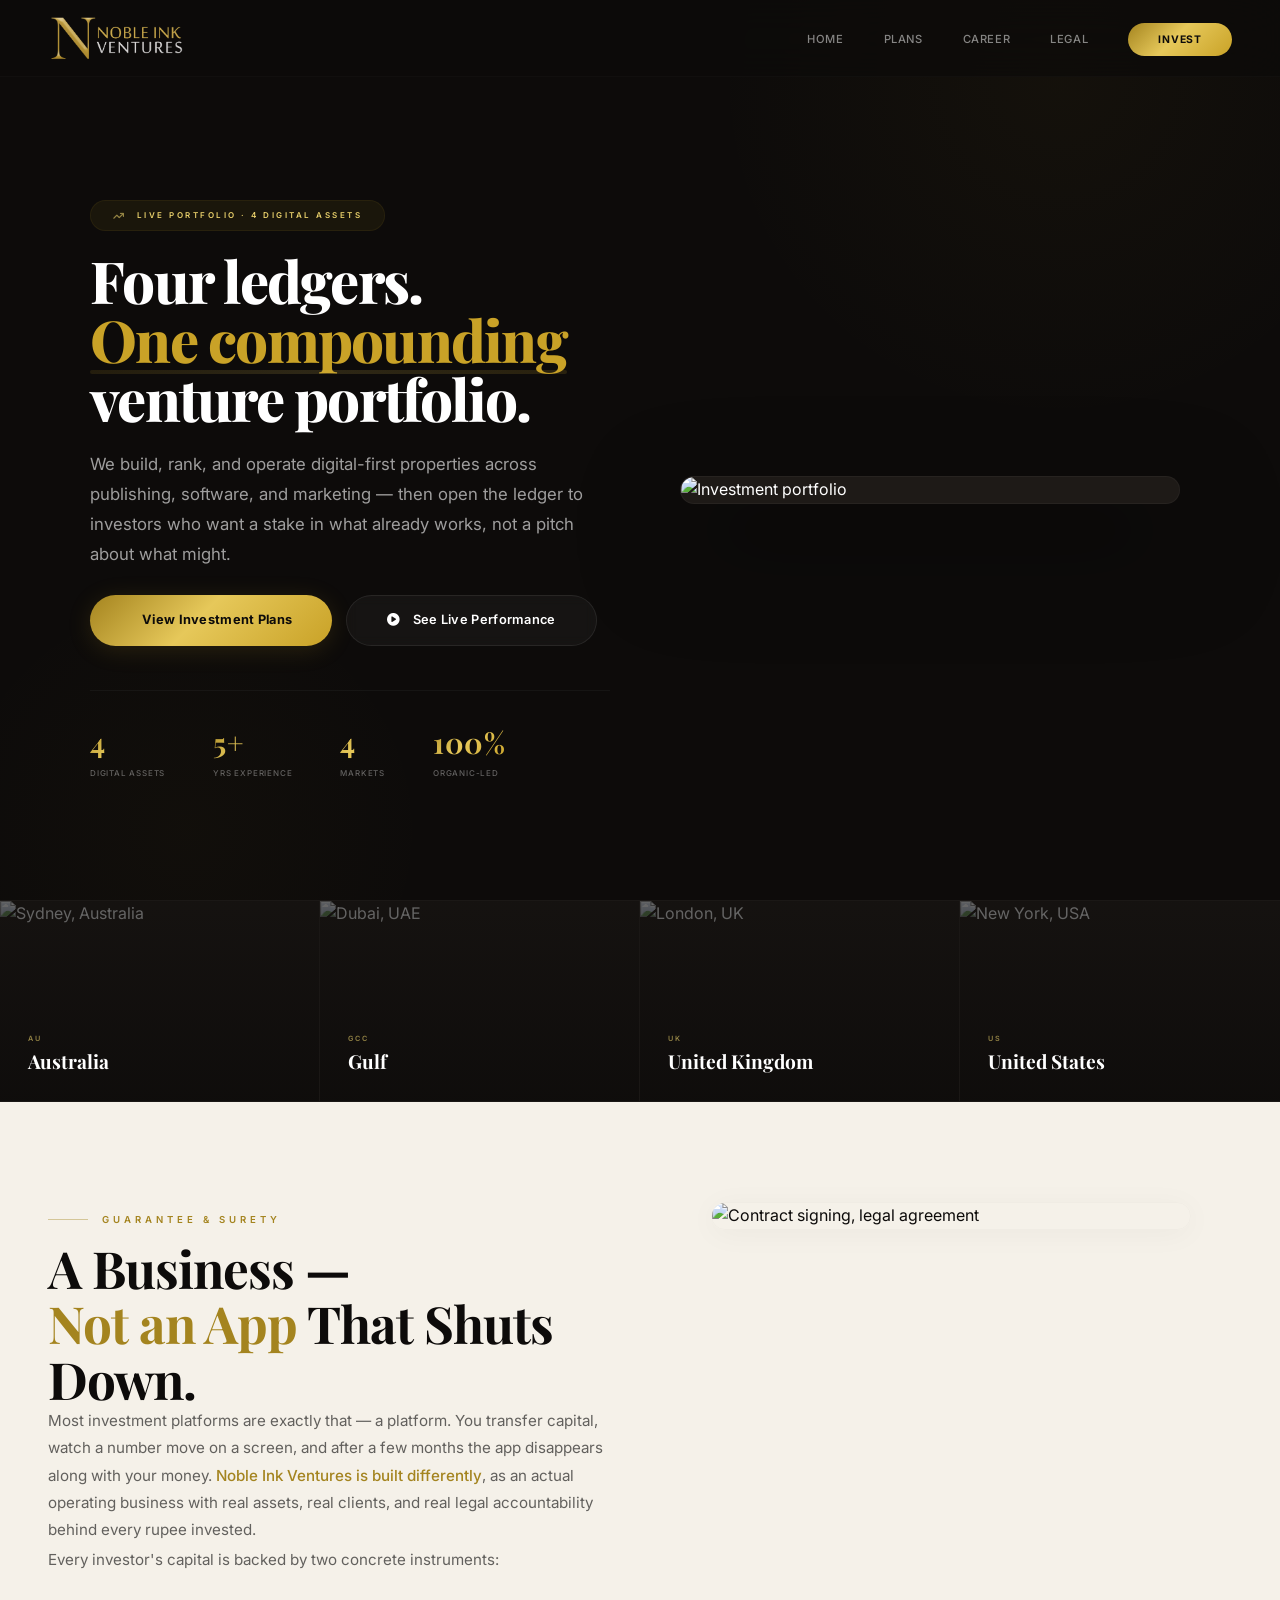
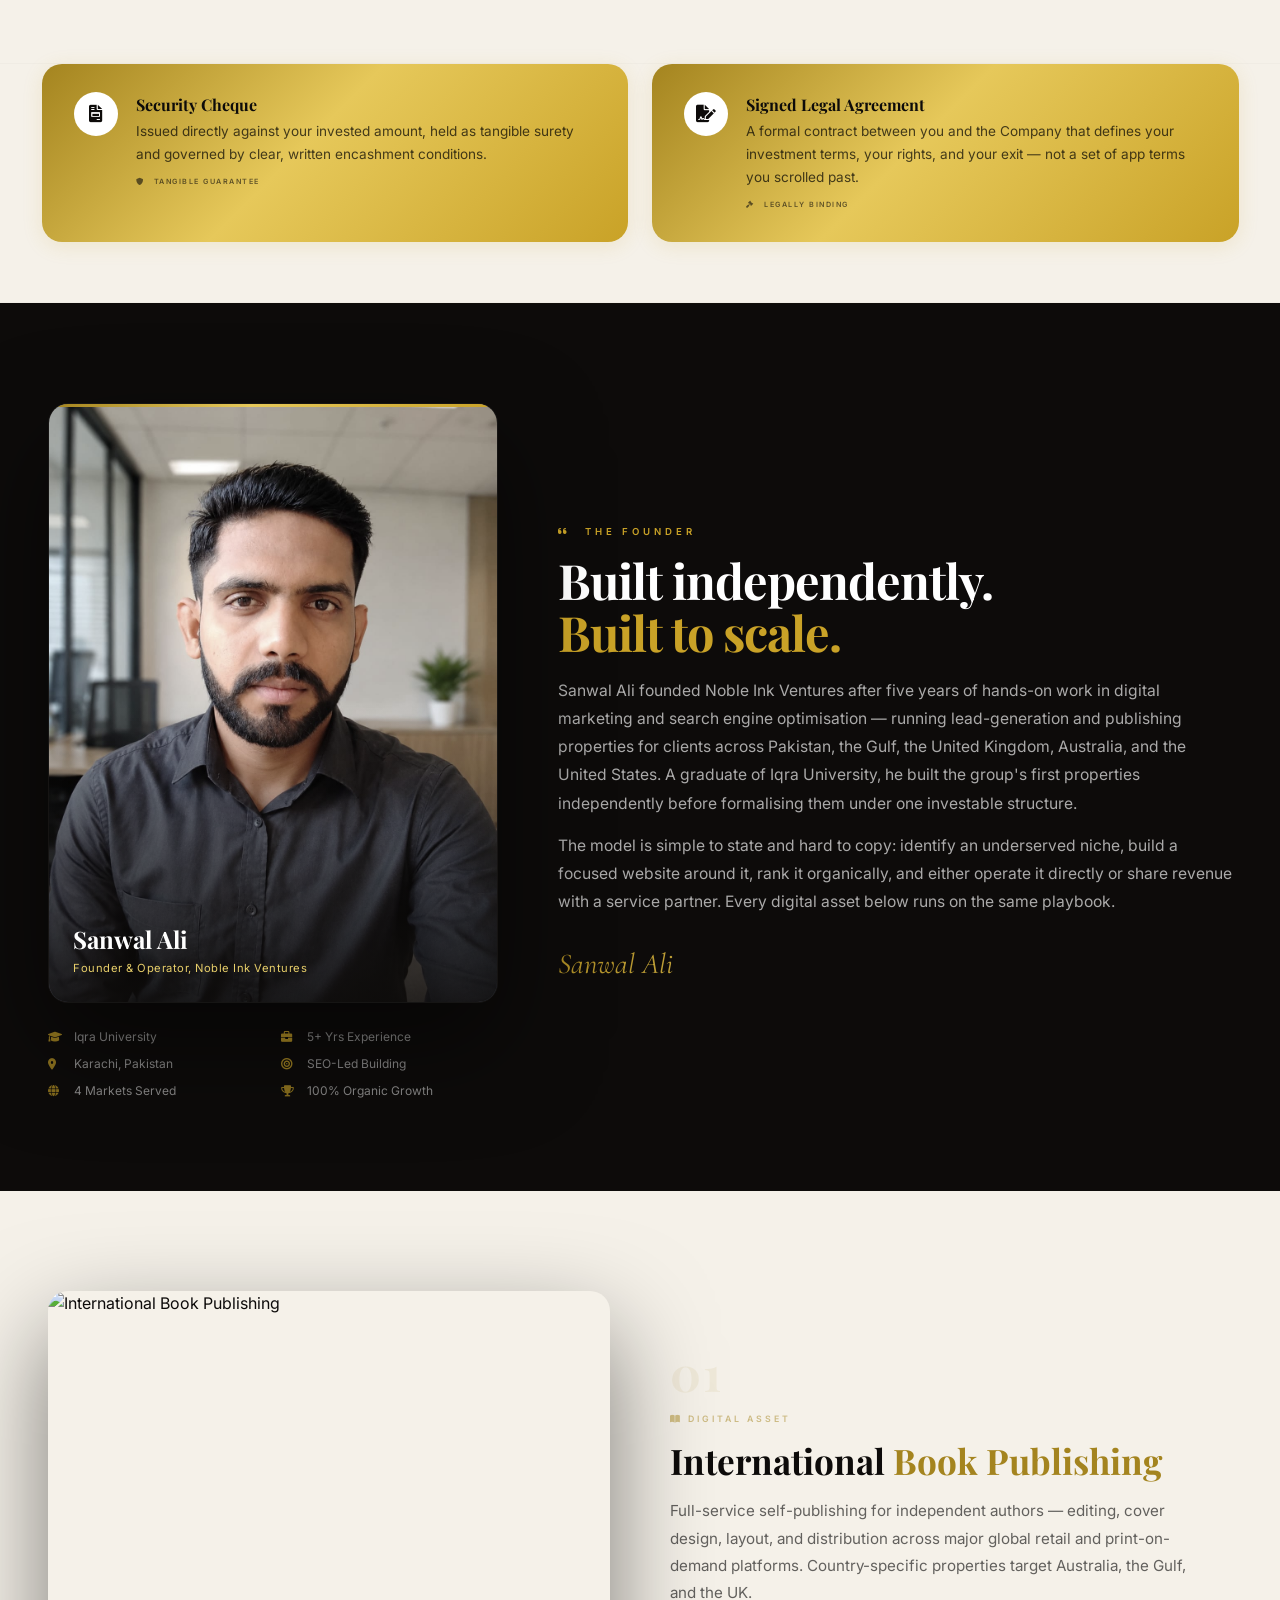
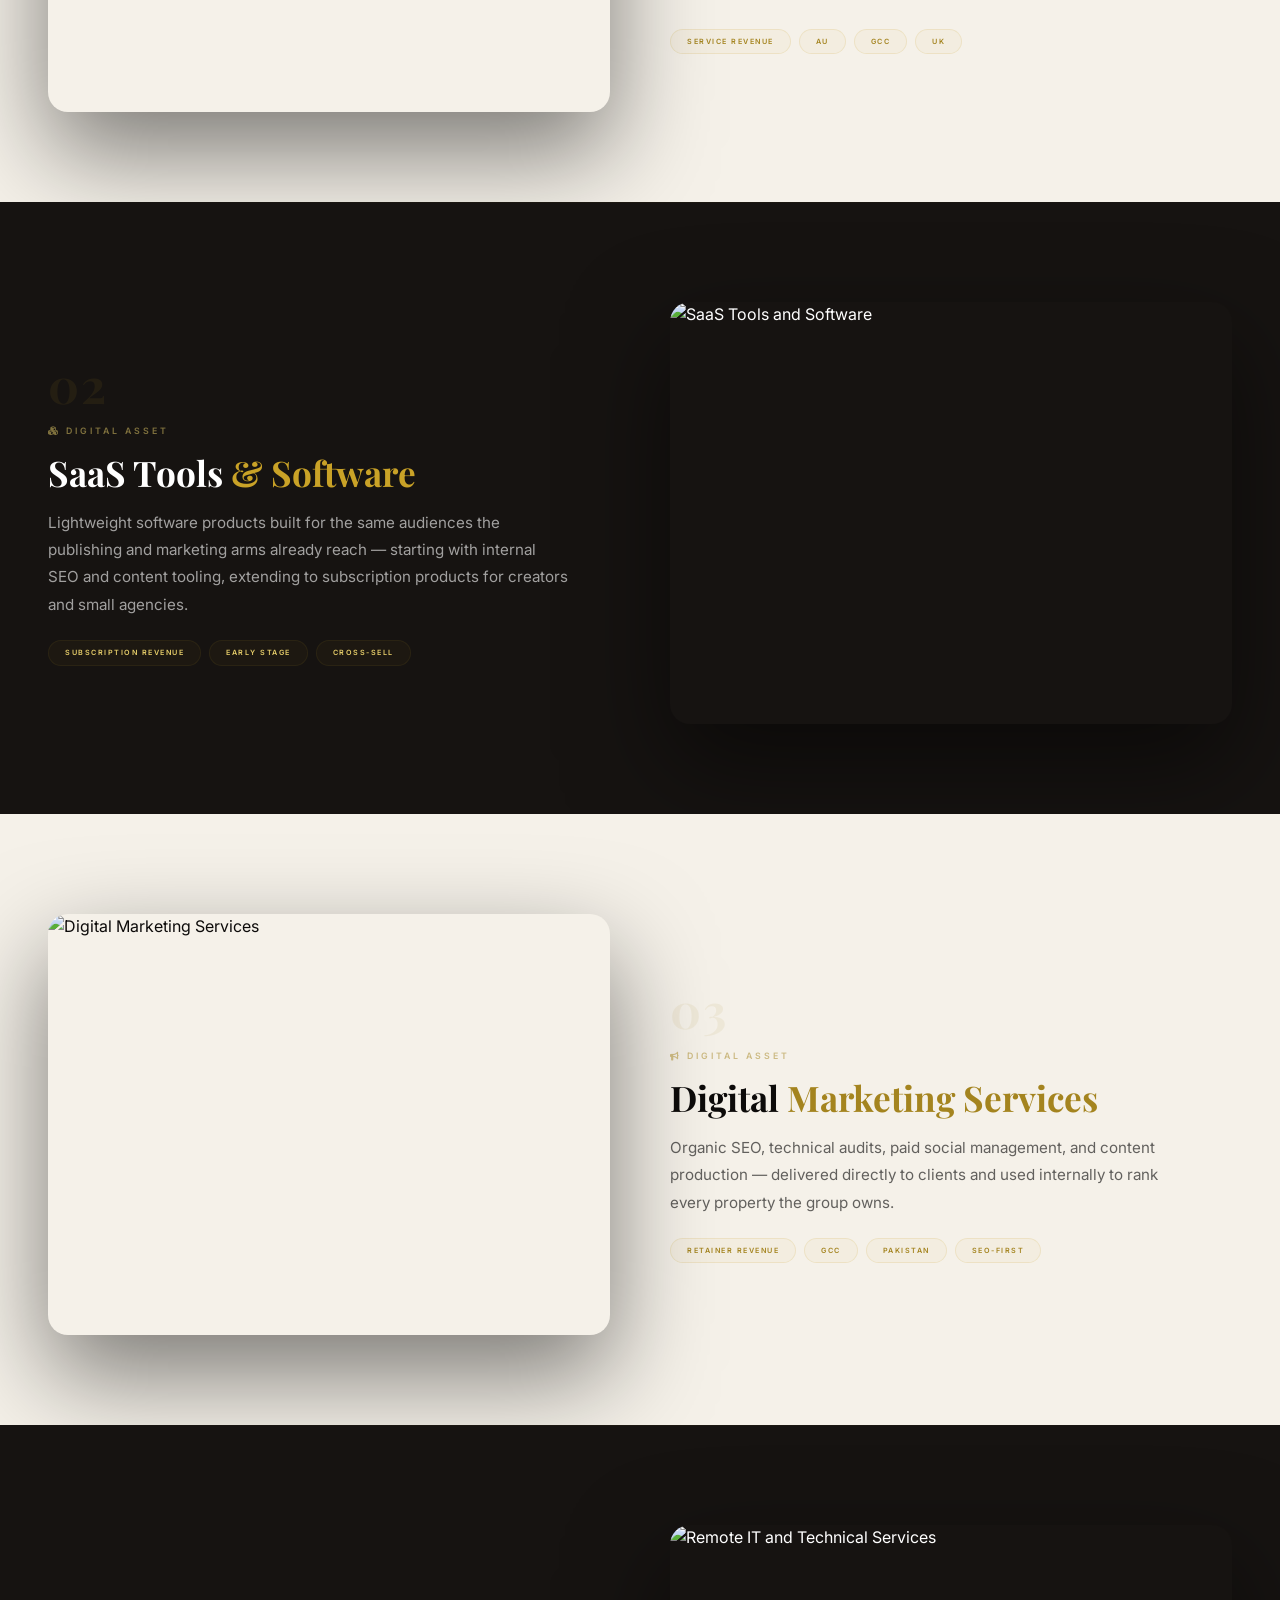
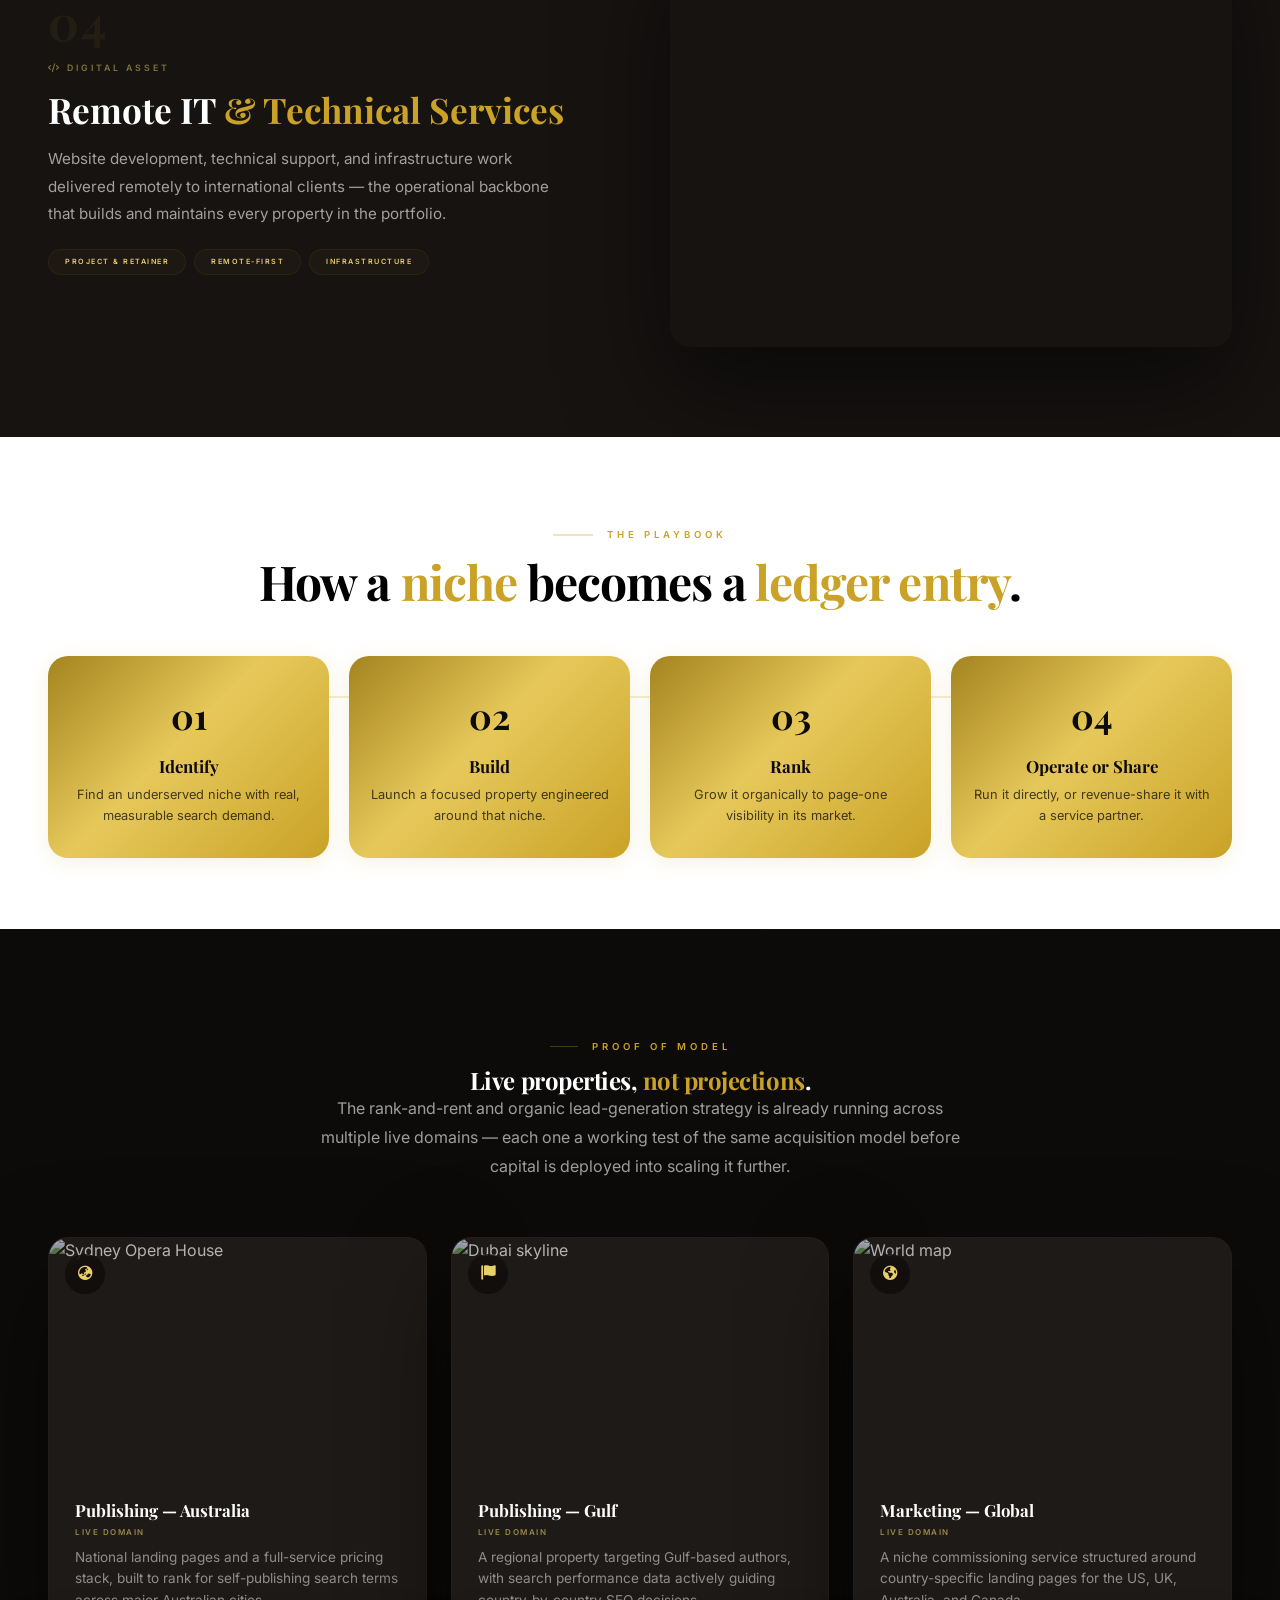
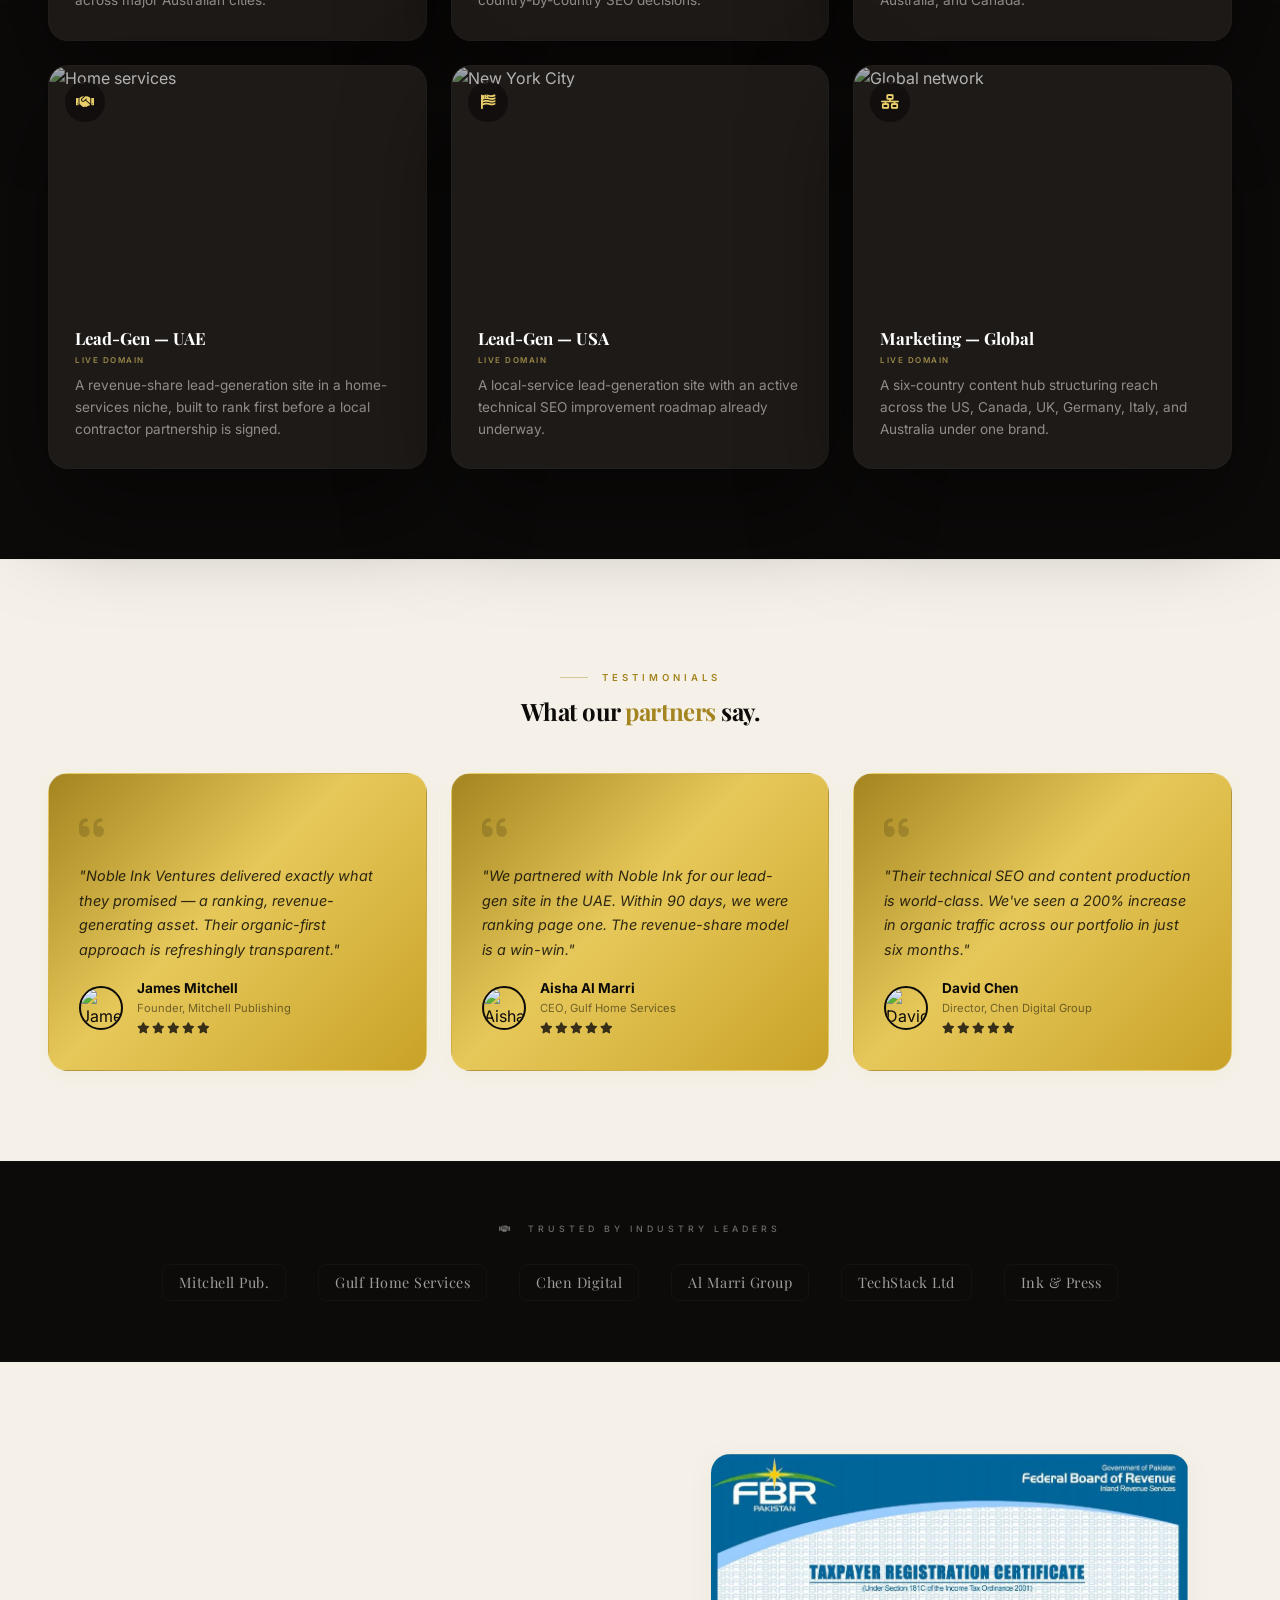
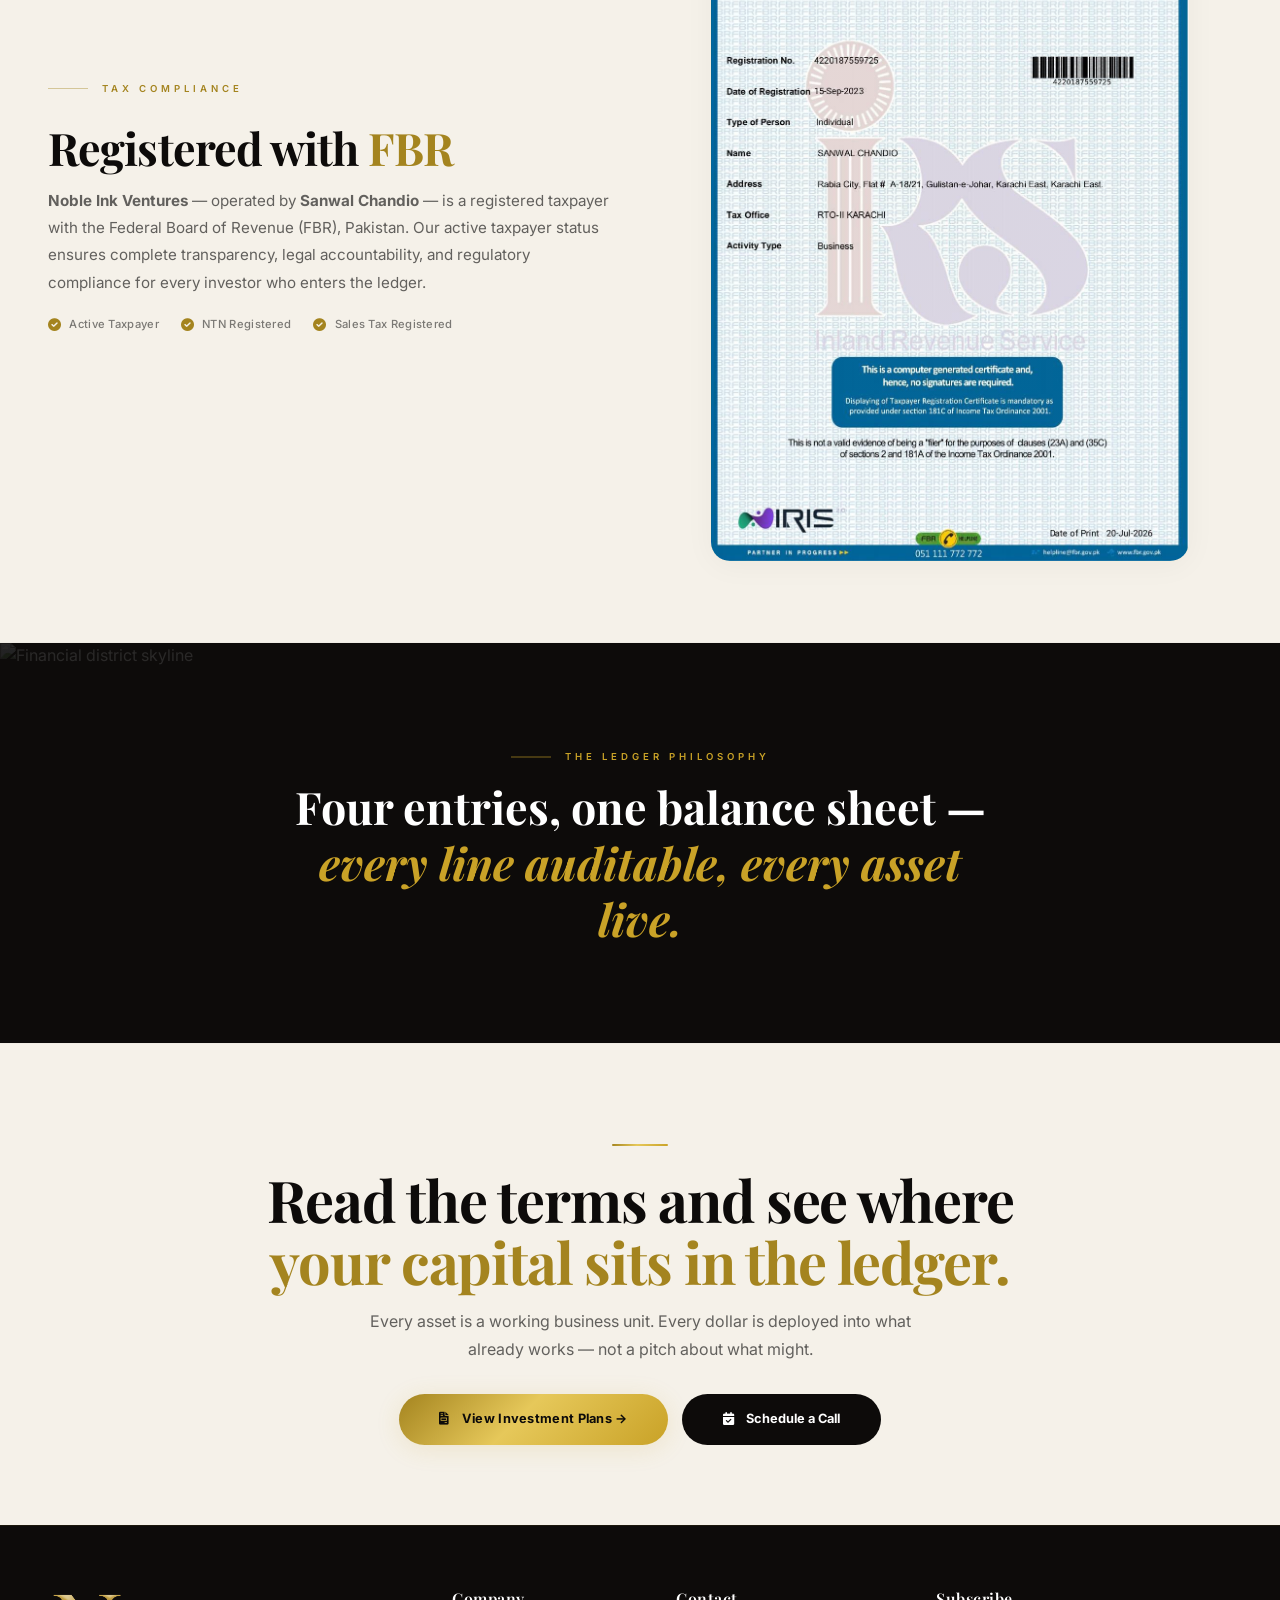
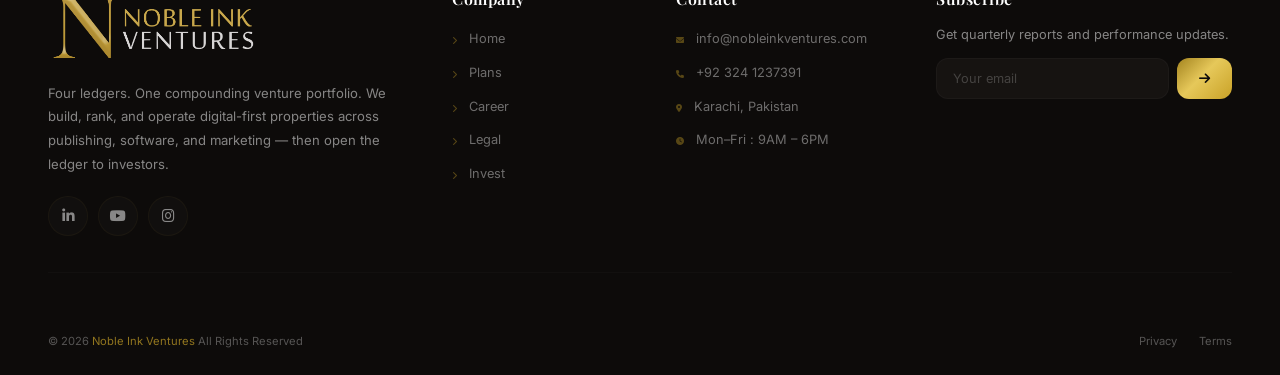
==== commit 6cfd103b: "Add files via upload" ====
--- a/index.html
+++ b/index.html
@@ -13,2242 +13,7 @@
     <link rel="preconnect" href="https://fonts.gstatic.com" crossorigin />
     <link href="https://fonts.googleapis.com/css2?family=Playfair+Display:ital,wght@0,400;0,500;0,600;0,700;0,800;0,900;1,400;1,600;1,700&family=Inter:wght@300;400;500;600;700;800;900&family=Cormorant+Garamond:ital,wght@0,500;0,600;1,500&display=swap" rel="stylesheet" />
 
-    <style>
-        /* ============================================================
-                   RESET & BASE
-                ============================================================ */
-        *,
-        *::before,
-        *::after {
-            margin: 0;
-            padding: 0;
-            box-sizing: border-box;
-        }
-
-        :root {
-            --black: #0d0b0a;
-            --black-light: #161311;
-            --black-card: #1e1a17;
-            --black-soft: #26211d;
-            --white: #ffffff;
-            --white-off: #f5f1e9;
-            --paper: #eee8dd;
-            --gold: #c9a227;
-            --gold-light: #e8cf6a;
-            --gold-dark: #a4841f;
-            --gold-pale: rgba(201, 162, 39, 0.06);
-            --gold-glow: rgba(201, 162, 39, 0.10);
-            --gold-glow-strong: rgba(201, 162, 39, 0.18);
-            --gold-gradient: linear-gradient(135deg, #a4841f 0%, #e6c85a 45%, #c9a227 100%);
-            --shadow-dark: 0 40px 100px rgba(0, 0, 0, 0.50);
-            --shadow-light: 0 4px 30px rgba(0, 0, 0, 0.04);
-            --radius: 20px;
-            --radius-sm: 12px;
-            --radius-full: 100px;
-            --font-serif: 'Playfair Display', serif;
-            --font-display: 'Cormorant Garamond', serif;
-            --font-sans: 'Inter', sans-serif;
-            --transition: 0.5s cubic-bezier(0.23, 1, 0.32, 1);
-        }
-
-        html {
-            scroll-behavior: smooth;
-        }
-
-        body {
-            font-family: var(--font-sans);
-            background-color: var(--black);
-            color: var(--white);
-            line-height: 1.6;
-            overflow-x: hidden;
-            -webkit-font-smoothing: antialiased;
-            -moz-osx-font-smoothing: grayscale;
-        }
-
-        a {
-            text-decoration: none;
-            color: inherit;
-        }
-
-        img {
-            max-width: 100%;
-            display: block;
-        }
-
-        .container {
-            max-width: 1240px;
-            margin: 0 auto;
-            padding: 0 28px;
-        }
-
-        /* ============================================================
-                   SCROLLBAR
-                ============================================================ */
-        ::-webkit-scrollbar {
-            width: 4px;
-        }
-        ::-webkit-scrollbar-track {
-            background: var(--black);
-        }
-        ::-webkit-scrollbar-thumb {
-            background: var(--gold);
-            border-radius: 10px;
-        }
-
-        /* ============================================================
-                   TYPOGRAPHY HELPERS
-                ============================================================ */
-        .gold-text {
-            color: var(--gold);
-        }
-
-        .gold-gradient-text {
-            background: var(--gold-gradient);
-            -webkit-background-clip: text;
-            -webkit-text-fill-color: transparent;
-            background-clip: text;
-        }
-
-        .section-eyebrow {
-            display: inline-flex;
-            align-items: center;
-            gap: 14px;
-            font-size: 0.6rem;
-            text-transform: uppercase;
-            letter-spacing: 4px;
-            color: var(--gold);
-            font-weight: 600;
-            margin-bottom: 14px;
-            font-family: var(--font-sans);
-        }
-
-        .section-eyebrow .line {
-            width: 40px;
-            height: 1.5px;
-            background: var(--gold);
-            opacity: 0.3;
-        }
-
-        .section-eyebrow.gold-dark {
-            color: var(--gold-dark);
-        }
-        .section-eyebrow.gold-dark .line {
-            background: var(--gold-dark);
-            opacity: 0.4;
-        }
-
-        .section-heading {
-            font-family: var(--font-serif);
-            font-weight: 700;
-            line-height: 1.08;
-            color: var(--white);
-            letter-spacing: -0.02em;
-        }
-
-        .section-heading .gold {
-            color: var(--gold);
-        }
-
-        .section-intro {
-            font-size: 1rem;
-            color: rgba(255, 255, 255, 0.7);
-            max-width: 660px;
-            line-height: 1.8;
-            font-weight: 400;
-        }
-
-        /* Light section overrides */
-        .section-light {
-            background: var(--white-off);
-            color: var(--black);
-        }
-
-        .section-light .section-eyebrow {
-            color: var(--gold-dark);
-        }
-        .section-light .section-eyebrow .line {
-            background: var(--gold-dark);
-            opacity: 0.4;
-        }
-        .section-light .section-heading {
-            color: var(--black);
-        }
-        .section-light .section-heading .gold {
-            color: var(--gold-dark);
-        }
-        .section-light .section-intro {
-            color: rgba(0, 0, 0, 0.6);
-        }
-
-        /* ============================================================
-                   BUTTONS
-                ============================================================ */
-        .btn-primary {
-            display: inline-flex;
-            align-items: center;
-            gap: 12px;
-            background: var(--gold-gradient);
-            color: var(--black);
-            font-weight: 700;
-            font-size: 0.8rem;
-            padding: 14px 40px;
-            border-radius: var(--radius-full);
-            transition: var(--transition);
-            border: none;
-            letter-spacing: 0.3px;
-            cursor: pointer;
-            font-family: var(--font-sans);
-            position: relative;
-            overflow: hidden;
-            box-shadow: 0 4px 24px rgba(201, 162, 39, 0.15);
-        }
-
-        .btn-primary::before {
-            content: '';
-            position: absolute;
-            inset: 0;
-            background: linear-gradient(135deg, rgba(255, 255, 255, 0.25), transparent);
-            opacity: 0;
-            transition: var(--transition);
-        }
-
-        .btn-primary:hover::before {
-            opacity: 1;
-        }
-
-        .btn-primary:hover {
-            transform: translateY(-3px);
-            box-shadow: 0 16px 48px rgba(201, 162, 39, 0.25);
-        }
-
-        .btn-secondary {
-            display: inline-flex;
-            align-items: center;
-            gap: 12px;
-            background: rgba(255, 255, 255, 0.04);
-            color: var(--white);
-            font-weight: 600;
-            font-size: 0.8rem;
-            padding: 14px 40px;
-            border-radius: var(--radius-full);
-            border: 1.5px solid rgba(255, 255, 255, 0.08);
-            transition: var(--transition);
-            letter-spacing: 0.3px;
-            cursor: pointer;
-            font-family: var(--font-sans);
-            backdrop-filter: blur(6px);
-        }
-
-        .btn-secondary:hover {
-            border-color: var(--gold);
-            color: var(--gold);
-            transform: translateY(-3px);
-            box-shadow: 0 16px 48px rgba(201, 162, 39, 0.04);
-            background: rgba(201, 162, 39, 0.04);
-        }
-
-        .btn-light {
-            display: inline-flex;
-            align-items: center;
-            gap: 12px;
-            background: var(--black);
-            color: var(--white);
-            font-weight: 700;
-            font-size: 0.8rem;
-            padding: 14px 40px;
-            border-radius: var(--radius-full);
-            transition: var(--transition);
-            border: 1.5px solid rgba(0, 0, 0, 0.06);
-            cursor: pointer;
-            font-family: var(--font-sans);
-        }
-
-        .btn-light:hover {
-            border-color: var(--gold-dark);
-            color: var(--gold-dark);
-            transform: translateY(-3px);
-            box-shadow: 0 16px 48px rgba(201, 162, 39, 0.04);
-            background: rgba(201, 162, 39, 0.02);
-        }
-
-        /* ============================================================
-                   NAVIGATION
-                ============================================================ */
-        nav {
-            position: fixed;
-            top: 0;
-            left: 0;
-            width: 100%;
-            z-index: 1000;
-            padding: 12px 0;
-            background: rgba(13, 11, 10, 0.75);
-            backdrop-filter: blur(24px) saturate(1.4);
-            border-bottom: 1px solid rgba(255, 255, 255, 0.02);
-            transition: var(--transition);
-        }
-
-        nav.scrolled {
-            background: rgba(13, 11, 10, 0.95);
-            border-bottom-color: rgba(201, 162, 39, 0.05);
-            box-shadow: 0 8px 48px rgba(0, 0, 0, 0.5);
-        }
-
-        .nav-inner {
-            display: flex;
-            align-items: center;
-            justify-content: space-between;
-        }
-
-        .nav-logo {
-            display: flex;
-            align-items: center;
-            gap: 12px;
-        }
-
-        .nav-logo img {
-            height: 52px;
-            transition: var(--transition);
-        }
-
-        .nav-logo:hover img {
-            filter: brightness(1.1);
-        }
-
-        .nav-links {
-            display: flex;
-            align-items: center;
-            gap: 40px;
-            list-style: none;
-        }
-
-        .nav-links a {
-            font-size: 0.7rem;
-            font-weight: 500;
-            color: rgba(255, 255, 255, 0.5);
-            transition: var(--transition);
-            letter-spacing: 0.6px;
-            position: relative;
-            font-family: var(--font-sans);
-            text-transform: uppercase;
-        }
-
-        .nav-links a::after {
-            content: '';
-            position: absolute;
-            bottom: -6px;
-            left: 0;
-            width: 0%;
-            height: 2px;
-            background: var(--gold-gradient);
-            transition: var(--transition);
-            border-radius: 4px;
-        }
-
-        .nav-links a:hover {
-            color: var(--white);
-        }
-        .nav-links a:hover::after {
-            width: 100%;
-        }
-        .nav-links a.active {
-            color: var(--white);
-        }
-        .nav-links a.active::after {
-            width: 100%;
-        }
-
-        .nav-cta {
-            background: var(--gold-gradient);
-            color: var(--black) !important;
-            padding: 10px 30px !important;
-            border-radius: var(--radius-full);
-            font-weight: 700 !important;
-            font-size: 0.65rem !important;
-            text-transform: uppercase;
-            letter-spacing: 0.8px !important;
-            transition: var(--transition);
-        }
-
-        .nav-cta::after {
-            display: none !important;
-        }
-
-        .nav-cta:hover {
-            transform: scale(1.04) !important;
-            box-shadow: 0 8px 32px rgba(201, 162, 39, 0.2);
-            color: var(--black) !important;
-        }
-
-        .nav-toggle {
-            display: none;
-            flex-direction: column;
-            gap: 5px;
-            cursor: pointer;
-            background: none;
-            border: none;
-            padding: 4px;
-            z-index: 1001;
-        }
-
-        .nav-toggle span {
-            display: block;
-            width: 26px;
-            height: 2.5px;
-            background: var(--white);
-            border-radius: 2px;
-            transition: var(--transition);
-        }
-
-        .nav-toggle.open span:nth-child(1) {
-            transform: rotate(45deg) translate(5px, 5px);
-        }
-        .nav-toggle.open span:nth-child(2) {
-            opacity: 0;
-        }
-        .nav-toggle.open span:nth-child(3) {
-            transform: rotate(-45deg) translate(5px, -5px);
-        }
-
-        /* ============================================================
-                   HERO (Dark)
-                ============================================================ */
-        .hero {
-            min-height: 100vh;
-            display: flex;
-            align-items: center;
-            padding: 140px 0 60px;
-            position: relative;
-            overflow: hidden;
-            background: var(--black);
-        }
-
-        .hero::before {
-            content: '';
-            position: absolute;
-            top: -30%;
-            right: -10%;
-            width: 700px;
-            height: 700px;
-            background: radial-gradient(circle, rgba(201, 162, 39, 0.04) 0%, transparent 70%);
-            border-radius: 50%;
-            pointer-events: none;
-        }
-
-        .hero::after {
-            content: '';
-            position: absolute;
-            bottom: -20%;
-            left: -5%;
-            width: 500px;
-            height: 500px;
-            background: radial-gradient(circle, rgba(201, 162, 39, 0.025) 0%, transparent 70%);
-            border-radius: 50%;
-            pointer-events: none;
-        }
-
-        .hero-grid {
-            display: grid;
-            grid-template-columns: 1fr 1fr;
-            gap: 60px;
-            align-items: center;
-            position: relative;
-            z-index: 2;
-        }
-
-        .hero-content {
-            display: flex;
-            flex-direction: column;
-            gap: 20px;
-        }
-
-        .hero-badge {
-            display: inline-flex;
-            align-items: center;
-            gap: 10px;
-            background: rgba(201, 162, 39, 0.07);
-            border: 1px solid rgba(201, 162, 39, 0.08);
-            color: var(--gold-light);
-            font-size: 0.5rem;
-            font-weight: 600;
-            text-transform: uppercase;
-            letter-spacing: 2.5px;
-            padding: 8px 22px;
-            border-radius: var(--radius-full);
-            width: fit-content;
-            font-family: var(--font-sans);
-        }
-
-        .hero-badge i {
-            font-size: 0.6rem;
-            opacity: 0.6;
-        }
-
-        .hero h1 {
-            font-family: var(--font-serif);
-            font-size: 58px;
-            font-weight: 800;
-            line-height: 1.02;
-            color: var(--white);
-            letter-spacing: -0.03em;
-        }
-
-        .hero h1 .gold {
-            color: var(--gold);
-            position: relative;
-        }
-
-        .hero h1 .gold::after {
-            content: '';
-            position: absolute;
-            bottom: 4px;
-            left: 0;
-            width: 100%;
-            height: 4px;
-            background: var(--gold-gradient);
-            opacity: 0.15;
-            border-radius: 4px;
-        }
-
-        .hero p {
-            font-size: 1.05rem;
-            color: rgba(255, 255, 255, 0.6);
-            max-width: 520px;
-            line-height: 1.8;
-            font-weight: 400;
-        }
-
-        .hero-actions {
-            display: flex;
-            flex-wrap: wrap;
-            gap: 14px;
-            margin-top: 6px;
-        }
-
-        .hero-stats {
-            display: flex;
-            flex-wrap: wrap;
-            gap: 32px 48px;
-            margin-top: 24px;
-            padding-top: 28px;
-            border-top: 1px solid rgba(255, 255, 255, 0.04);
-        }
-
-        .hero-stats .stat-item {
-            display: flex;
-            flex-direction: column;
-        }
-
-        .hero-stats .stat-number {
-            font-family: var(--font-serif);
-            font-size: 1.8rem;
-            font-weight: 700;
-            background: var(--gold-gradient);
-            -webkit-background-clip: text;
-            -webkit-text-fill-color: transparent;
-            background-clip: text;
-            letter-spacing: 0.5px;
-        }
-
-        .hero-stats .stat-label {
-            font-size: 0.5rem;
-            color: rgba(255, 255, 255, 0.35);
-            text-transform: uppercase;
-            letter-spacing: 0.8px;
-            margin-top: 2px;
-            font-weight: 500;
-        }
-
-        /* Hero Visual - Single Image */
-        .hero-visual {
-            display: flex;
-            justify-content: center;
-            align-items: center;
-        }
-
-        .hero-visual .img-wrap {
-            width: 100%;
-            max-width: 500px;
-            border-radius: var(--radius);
-            overflow: hidden;
-            border: 1px solid rgba(255, 255, 255, 0.04);
-            box-shadow: var(--shadow-dark);
-            position: relative;
-            background: var(--black-card);
-        }
-
-        .hero-visual .img-wrap img {
-            width: 100%;
-            height: auto;
-            display: block;
-            transition: var(--transition);
-        }
-
-        .hero-visual .img-wrap:hover img {
-            transform: scale(1.02);
-        }
-
-        /* ============================================================
-                   MARKET STRIP (Dark Accent)
-                ============================================================ */
-        .market-strip {
-            background: var(--black-light);
-            border-top: 1px solid rgba(255, 255, 255, 0.02);
-            border-bottom: 1px solid rgba(255, 255, 255, 0.02);
-            position: relative;
-            padding: 0;
-        }
-
-        .market-strip-grid {
-            display: grid;
-            grid-template-columns: repeat(4, 1fr);
-        }
-
-        .market-tile {
-            position: relative;
-            aspect-ratio: 16/10;
-            overflow: hidden;
-            border-right: 1px solid rgba(255, 255, 255, 0.02);
-            cursor: pointer;
-        }
-
-        .market-tile:last-child {
-            border-right: none;
-        }
-
-        .market-tile img {
-            width: 100%;
-            height: 100%;
-            object-fit: cover;
-            filter: grayscale(50%) brightness(0.45);
-            transition: var(--transition);
-        }
-
-        .market-tile:hover img {
-            filter: grayscale(10%) brightness(0.6);
-            transform: scale(1.08);
-        }
-
-        .market-tile::before {
-            content: '';
-            position: absolute;
-            inset: 0;
-            background: linear-gradient(180deg, rgba(13, 11, 10, 0.1) 0%, rgba(13, 11, 10, 0.8) 100%);
-            z-index: 1;
-        }
-
-        .market-tile .market-label {
-            position: absolute;
-            bottom: 24px;
-            left: 28px;
-            z-index: 2;
-        }
-
-        .market-tile .market-label .market-code {
-            font-size: 0.45rem;
-            color: var(--gold-light);
-            text-transform: uppercase;
-            letter-spacing: 2px;
-            font-weight: 600;
-            display: block;
-            margin-bottom: 2px;
-            opacity: 0.6;
-        }
-
-        .market-tile .market-label .market-name {
-            font-family: var(--font-serif);
-            font-size: 1.2rem;
-            font-weight: 700;
-            color: var(--white);
-        }
-
-        /* ============================================================
-                   GUARANTEE (Light) - Text + Gold Cards Row
-                ============================================================ */
-        .guarantee {
-            padding: 100px 0 90px;
-            background: var(--white-off);
-            color: var(--black);
-            position: relative;
-            border-bottom: 1px solid rgba(0, 0, 0, 0.02);
-        }
-
-        .guarantee .section-eyebrow {
-            color: var(--gold-dark);
-        }
-        .guarantee .section-eyebrow .line {
-            background: var(--gold-dark);
-            opacity: 0.4;
-        }
-        .guarantee .section-heading {
-            color: var(--black);
-        }
-        .guarantee .section-heading .gold {
-            color: var(--gold-dark);
-        }
-        .guarantee .section-intro {
-            color: rgba(0, 0, 0, 0.6);
-        }
-
-        .guarantee-grid {
-            display: grid;
-            grid-template-columns: 1fr 1fr;
-            gap: 60px;
-            align-items: start;
-        }
-
-        .guarantee-left {
-            display: flex;
-            flex-direction: column;
-            gap: 30px;
-        }
-
-        .guarantee-content .section-heading {
-            font-size: clamp(2.4rem, 4vw, 3.2rem);
-        }
-
-        .guarantee-content .section-intro {
-            font-size: 0.95rem;
-            max-width: 100%;
-        }
-
-        .guarantee-content .highlight-text {
-            color: var(--gold-dark);
-            font-weight: 500;
-        }
-
-        /* Gold Cards Row */
-        .guarantee-list-section{
-            padding: 0 10px 60px;
-        }
-        .guarantee-list {
-            display: flex;
-            flex-direction: row;
-            gap: 24px;
-            width: 95%;
-            max-width: 1200px;
-            margin: 0 auto;
-        }
-
-        .guarantee-item {
-            background: var(--gold-gradient);
-            border-radius: var(--radius);
-            padding: 28px 32px;
-            flex: 1;
-            transition: var(--transition);
-            box-shadow: 0 4px 20px rgba(201, 162, 39, 0.15);
-            border: none;
-            display: flex;
-            align-items: flex-start;
-            gap: 18px;
-        }
-
-        .guarantee-item:hover {
-            transform: translateY(-4px);
-            box-shadow: 0 12px 40px rgba(201, 162, 39, 0.25);
-        }
-
-        .guarantee-item .item-icon {
-            width: 44px;
-            height: 44px;
-            min-width: 44px;
-            border-radius: 50%;
-            background: var(--white);
-            display: flex;
-            align-items: center;
-            justify-content: center;
-            color: var(--black);
-            font-size: 1.1rem;
-            border: none;
-        }
-
-        .guarantee-item .item-body h4 {
-            font-family: var(--font-serif);
-            font-size: 1rem;
-            font-weight: 700;
-            color: var(--black);
-            margin-bottom: 2px;
-        }
-
-        .guarantee-item .item-body p {
-            font-size: 0.85rem;
-            color: rgba(0, 0, 0, 0.7);
-            line-height: 1.7;
-        }
-
-        .guarantee-item .item-body .tag {
-            display: inline-block;
-            font-size: 0.45rem;
-            text-transform: uppercase;
-            letter-spacing: 1.5px;
-            color: var(--black);
-            font-weight: 600;
-            margin-top: 6px;
-            opacity: 0.6;
-        }
-
-        .guarantee-image {
-            display: flex;
-            justify-content: center;
-            align-items: center;
-        }
-
-        .guarantee-image img {
-            width: 100%;
-            max-width: 480px;
-            border-radius: var(--radius);
-            box-shadow: var(--shadow-light);
-            border: 1px solid rgba(0, 0, 0, 0.02);
-            transition: var(--transition);
-        }
-
-        .guarantee-image img:hover {
-            transform: translateY(-4px);
-            box-shadow: 0 20px 60px rgba(0, 0, 0, 0.04);
-        }
-
-        /* ============================================================
-                   FOUNDER (Dark)
-                ============================================================ */
-        .founder {
-            padding: 100px 0 90px;
-            background: var(--black);
-            position: relative;
-        }
-
-        .founder::before {
-            content: '';
-            position: absolute;
-            top: 0;
-            left: 0;
-            width: 100%;
-            height: 1px;
-            background: linear-gradient(90deg, transparent, var(--gold), transparent);
-            opacity: 0.03;
-        }
-
-        .founder-grid {
-            display: grid;
-            grid-template-columns: 0.8fr 1.2fr;
-            gap: 60px;
-            align-items: center;
-        }
-
-        .founder-photo-wrap {
-            position: relative;
-        }
-
-        .founder-photo-wrap .founder-photo {
-            width: 100%;
-            aspect-ratio: 3/4;
-            border-radius: var(--radius);
-            overflow: hidden;
-            border: 1px solid rgba(255, 255, 255, 0.04);
-            box-shadow: var(--shadow-dark);
-            position: relative;
-        }
-
-        .founder-photo-wrap .founder-photo img {
-            width: 100%;
-            height: 100%;
-            object-fit: cover;
-            filter: grayscale(30%);
-            transition: var(--transition);
-        }
-
-        .founder-photo-wrap .founder-photo:hover img {
-            filter: grayscale(0%);
-            transform: scale(1.02);
-        }
-
-        .founder-photo-wrap .founder-photo::after {
-            content: '';
-            position: absolute;
-            inset: 0;
-            background: linear-gradient(180deg, transparent 50%, rgba(13, 11, 10, 0.85) 100%);
-        }
-
-        .founder-photo-wrap .founder-photo::before {
-            content: '';
-            position: absolute;
-            top: 0;
-            left: 0;
-            right: 0;
-            height: 3px;
-            background: var(--gold-gradient);
-            z-index: 2;
-        }
-
-        .founder-card-overlay {
-            position: absolute;
-            bottom: 24px;
-            left: 24px;
-            right: 24px;
-            z-index: 2;
-            display: flex;
-            flex-direction: column;
-            gap: 2px;
-        }
-
-        .founder-card-overlay .card-name {
-            font-family: var(--font-serif);
-            font-size: 1.5rem;
-            font-weight: 700;
-            color: var(--white);
-        }
-
-        .founder-card-overlay .card-title {
-            font-size: 0.7rem;
-            color: var(--gold-light);
-            font-weight: 400;
-            letter-spacing: 0.5px;
-        }
-
-        .founder-facts {
-            display: grid;
-            grid-template-columns: 1fr 1fr;
-            gap: 8px 16px;
-            margin-top: 24px;
-        }
-
-        .founder-facts li {
-            list-style: none;
-            font-size: 0.75rem;
-            color: rgba(255, 255, 255, 0.5);
-            display: flex;
-            align-items: center;
-            gap: 10px;
-        }
-
-        .founder-facts li i {
-            color: var(--gold);
-            width: 16px;
-            font-size: 0.7rem;
-            opacity: 0.6;
-        }
-
-        .founder-text .section-heading {
-            font-size: clamp(2.2rem, 3.8vw, 3.2rem);
-            margin-bottom: 18px;
-        }
-
-        .founder-text .section-heading .gold {
-            color: var(--gold);
-        }
-
-        .founder-text p {
-            color: rgba(255, 255, 255, 0.65);
-            font-size: 0.98rem;
-            line-height: 1.8;
-            margin-bottom: 14px;
-            font-weight: 400;
-        }
-
-        .founder-text p:last-child {
-            margin-bottom: 0;
-        }
-
-        .founder-signature {
-            margin-top: 24px;
-            font-family: var(--font-display);
-            font-style: italic;
-            font-size: 1.8rem;
-            background: var(--gold-gradient);
-            -webkit-background-clip: text;
-            -webkit-text-fill-color: transparent;
-            background-clip: text;
-        }
-
-        /* ============================================================
-                   DIGITAL ASSETS — Alternating Full-Width Blocks
-                ============================================================ */
-        .asset-block {
-            padding: 100px 0 90px;
-            position: relative;
-            overflow: hidden;
-        }
-
-        .asset-block .asset-inner {
-            display: flex;
-            align-items: center;
-            gap: 60px;
-        }
-
-        .asset-block .asset-inner.reverse {
-            flex-direction: row-reverse;
-        }
-
-        .asset-block .asset-image {
-            flex: 1;
-            border-radius: var(--radius);
-            overflow: hidden;
-            box-shadow: var(--shadow-dark);
-            position: relative;
-        }
-
-        .asset-block .asset-image img {
-            width: 100%;
-            height: 100%;
-            object-fit: cover;
-            aspect-ratio: 4/3;
-            transition: var(--transition);
-        }
-
-        .asset-block .asset-image:hover img {
-            transform: scale(1.03);
-        }
-
-        .asset-block .asset-content {
-            flex: 1;
-            display: flex;
-            flex-direction: column;
-            gap: 16px;
-        }
-
-        .asset-block .asset-number {
-            font-family: var(--font-serif);
-            font-size: 3rem;
-            font-weight: 700;
-            opacity: 0.08;
-            line-height: 1;
-            letter-spacing: 2px;
-        }
-
-        .asset-block.light .asset-number {
-            color: var(--gold-dark);
-        }
-        .asset-block.dark .asset-number {
-            color: var(--gold);
-        }
-
-        .asset-block .asset-content .eyebrow {
-            font-size: 0.55rem;
-            text-transform: uppercase;
-            letter-spacing: 3px;
-            font-weight: 600;
-            opacity: 0.5;
-        }
-
-        .asset-block.light .asset-content .eyebrow {
-            color: var(--gold-dark);
-        }
-        .asset-block.dark .asset-content .eyebrow {
-            color: var(--gold-light);
-        }
-
-        .asset-block .asset-content h3 {
-            font-family: var(--font-serif);
-            font-size: 2.2rem;
-            font-weight: 700;
-            line-height: 1.1;
-        }
-
-        .asset-block.light .asset-content h3 {
-            color: var(--black);
-        }
-        .asset-block.dark .asset-content h3 {
-            color: var(--white);
-        }
-
-        .asset-block .asset-content h3 .gold {
-            color: var(--gold);
-        }
-        .asset-block.light .asset-content h3 .gold {
-            color: var(--gold-dark);
-        }
-
-        .asset-block .asset-content p {
-            font-size: 0.95rem;
-            line-height: 1.8;
-            max-width: 520px;
-        }
-
-        .asset-block.light .asset-content p {
-            color: rgba(0, 0, 0, 0.6);
-        }
-        .asset-block.dark .asset-content p {
-            color: rgba(255, 255, 255, 0.6);
-        }
-
-        .asset-block .asset-tags {
-            display: flex;
-            flex-wrap: wrap;
-            gap: 8px;
-            margin-top: 6px;
-        }
-
-        .asset-block .asset-tags span {
-            font-size: 0.45rem;
-            text-transform: uppercase;
-            letter-spacing: 1.5px;
-            font-weight: 600;
-            padding: 6px 16px;
-            border-radius: var(--radius-full);
-            border: 1px solid;
-        }
-
-        .asset-block.light .asset-tags span {
-            color: var(--gold-dark);
-            border-color: rgba(201, 162, 39, 0.15);
-            background: rgba(201, 162, 39, 0.04);
-        }
-
-        .asset-block.dark .asset-tags span {
-            color: var(--gold-light);
-            border-color: rgba(201, 162, 39, 0.08);
-            background: rgba(201, 162, 39, 0.04);
-        }
-
-        /* Light Block */
-        .asset-block.light {
-            background: var(--white-off);
-            color: var(--black);
-        }
-
-        /* Dark Block */
-        .asset-block.dark {
-            background: var(--black-light);
-            color: var(--white);
-        }
-
-        .asset-block.dark::before {
-            content: '';
-            position: absolute;
-            top: 0;
-            left: 0;
-            right: 0;
-            height: 1px;
-            background: linear-gradient(90deg, transparent, var(--gold), transparent);
-            opacity: 0.04;
-        }
-
-        /* ============================================================
-                   PROCESS / PLAYBOOK (Dark) - Premium Gold Cards
-                ============================================================ */
-        .process-banner {
-            padding: 80px 0 70px;
-            background: white;
-            color: black;
-            border-top: 1px solid rgba(255, 255, 255, 0.02);
-            border-bottom: 1px solid rgba(255, 255, 255, 0.02);
-            position: relative;
-        }
-
-        .process-banner .section-eyebrow {
-            color: var(--gold);
-        }
-        .process-banner .section-eyebrow .line {
-            background: var(--gold);
-            opacity: 0.3;
-        }
-        .process-banner .section-heading {
-            color: var(--white);
-        }
-        .process-banner .section-heading .gold {
-            color: var(--gold);
-        }
-
-        .process-header {
-            text-align: center;
-            margin-bottom: 48px;
-        }
-
-        .process-header .section-eyebrow {
-            justify-content: center;
-        }
-
-        .process-header .section-heading {
-            font-size: clamp(2.2rem, 3.8vw, 3rem);
-            color: black;
-        }
-
-        .process-steps {
-            display: grid;
-            grid-template-columns: repeat(4, 1fr);
-            gap: 20px;
-            position: relative;
-        }
-
-        /* Connecting line */
-        .process-steps::before {
-            content: '';
-            position: absolute;
-            top: 40px;
-            left: 12%;
-            right: 12%;
-            height: 2px;
-            background: var(--gold);
-            opacity: 0.2;
-            z-index: 0;
-        }
-
-        .process-step {
-            text-align: center;
-            padding: 32px 20px;
-            background: var(--gold-gradient);
-            border-radius: var(--radius);
-            border: none;
-            transition: var(--transition);
-            box-shadow: 0 4px 20px rgba(201, 162, 39, 0.15);
-            position: relative;
-            z-index: 1;
-        }
-
-        .process-step:hover {
-            transform: translateY(-6px);
-            box-shadow: 0 12px 40px rgba(201, 162, 39, 0.25);
-        }
-
-        .process-step .step-num {
-            font-family: var(--font-serif);
-            font-size: 2.2rem;
-            font-weight: 700;
-            color: var(--black);
-            margin-bottom: 8px;
-            transition: var(--transition);
-        }
-
-        .process-step:hover .step-num {
-            opacity: 0.4;
-        }
-
-        .process-step h5 {
-            font-family: var(--font-serif);
-            font-size: 1.05rem;
-            color: var(--black);
-            margin-bottom: 6px;
-            font-weight: 700;
-        }
-
-        .process-step p {
-            font-size: 0.8rem;
-            color: rgba(0, 0, 0, 0.7);
-            line-height: 1.6;
-        }
-
-        /* ============================================================
-                   TRACTION (Dark)
-                ============================================================ */
-        .traction {
-            padding: 100px 0 90px;
-            background: var(--black);
-            color: var(--white);
-            position: relative;
-        }
-
-        .traction::before {
-            content: '';
-            position: absolute;
-            top: 0;
-            left: 0;
-            width: 100%;
-            height: 1px;
-            background: linear-gradient(90deg, transparent, var(--gold), transparent);
-            opacity: 0.03;
-        }
-
-        .traction .section-eyebrow {
-            color: var(--gold);
-        }
-        .traction .section-eyebrow .line {
-            background: var(--gold);
-            opacity: 0.3;
-        }
-        .traction .section-heading {
-            color: var(--white);
-        }
-        .traction .section-heading .gold {
-            color: var(--gold);
-        }
-        .traction .section-intro {
-            color: rgba(255, 255, 255, 0.6);
-        }
-
-        .traction-header {
-            text-align: center;
-            margin-bottom: 56px;
-        }
-
-        .traction-header .section-eyebrow {
-            justify-content: center;
-        }
-        .traction-header .section-eyebrow .line {
-            width: 28px;
-        }
-        .traction-header .section-intro {
-            margin: 0 auto;
-        }
-
-        .traction-grid {
-            display: grid;
-            grid-template-columns: repeat(3, 1fr);
-            gap: 24px;
-        }
-
-        .traction-item {
-            background: var(--black-card);
-            border-radius: var(--radius);
-            overflow: hidden;
-            transition: var(--transition);
-            border: 1px solid rgba(255, 255, 255, 0.02);
-            box-shadow: var(--shadow-dark);
-        }
-
-        .traction-item:hover {
-            transform: translateY(-6px);
-            box-shadow: 0 16px 56px rgba(0, 0, 0, 0.3);
-            border-color: rgba(201, 162, 39, 0.06);
-        }
-
-        .traction-item .traction-photo {
-            width: 100%;
-            aspect-ratio: 16/10;
-            overflow: hidden;
-            position: relative;
-        }
-
-        .traction-item .traction-photo img {
-            width: 100%;
-            height: 100%;
-            object-fit: cover;
-            transition: var(--transition);
-            filter: grayscale(40%) brightness(0.7);
-        }
-
-        .traction-item:hover .traction-photo img {
-            transform: scale(1.06);
-            filter: grayscale(0%) brightness(0.85);
-        }
-
-        .traction-item .traction-photo .traction-icon {
-            position: absolute;
-            top: 16px;
-            left: 16px;
-            width: 40px;
-            height: 40px;
-            border-radius: 50%;
-            background: rgba(13, 11, 10, 0.7);
-            backdrop-filter: blur(8px);
-            display: flex;
-            align-items: center;
-            justify-content: center;
-            color: var(--gold-light);
-            font-size: 0.9rem;
-        }
-
-        .traction-item .traction-body {
-            padding: 24px 26px 28px;
-        }
-
-        .traction-item h4 {
-            font-family: var(--font-serif);
-            font-size: 1.05rem;
-            font-weight: 700;
-            color: var(--white);
-            margin-bottom: 2px;
-        }
-
-        .traction-item .traction-sub {
-            font-size: 0.5rem;
-            color: var(--gold-light);
-            font-weight: 600;
-            text-transform: uppercase;
-            letter-spacing: 1.5px;
-            margin-bottom: 8px;
-            opacity: 0.6;
-        }
-
-        .traction-item p {
-            font-size: 0.85rem;
-            color: rgba(255, 255, 255, 0.5);
-            line-height: 1.6;
-        }
-
-        /* ============================================================
-                   TESTIMONIALS (Gold Background)
-                ============================================================ */
-        .testimonials {
-            padding: 100px 0 90px;
-            background: var(--white-off);
-            color: var(--black);
-            border-top: 1px solid rgba(0, 0, 0, 0.02);
-        }
-
-        .testimonials .section-eyebrow {
-            color: var(--gold-dark);
-        }
-        .testimonials .section-eyebrow .line {
-            background: var(--gold-dark);
-            opacity: 0.4;
-        }
-        .testimonials .section-heading {
-            color: var(--black);
-        }
-        .testimonials .section-heading .gold {
-            color: var(--gold-dark);
-        }
-
-        .testimonials-header {
-            text-align: center;
-            margin-bottom: 48px;
-        }
-
-        .testimonials-header .section-eyebrow {
-            justify-content: center;
-        }
-        .testimonials-header .section-eyebrow .line {
-            width: 28px;
-        }
-
-        .testimonials-grid {
-            display: grid;
-            grid-template-columns: repeat(3, 1fr);
-            gap: 24px;
-        }
-
-        .testimonial-card {
-            background: var(--gold-gradient);
-            border-radius: var(--radius);
-            padding: 32px 30px;
-            border: 1px solid rgba(255, 255, 255, 0.1);
-            transition: var(--transition);
-            box-shadow: 0 4px 20px rgba(201, 162, 39, 0.06);
-            color: var(--black);
-        }
-
-        .testimonial-card:hover {
-            transform: translateY(-4px);
-            box-shadow: 0 12px 48px rgba(201, 162, 39, 0.12);
-            border-color: rgba(255, 255, 255, 0.2);
-        }
-
-        .testimonial-card .quote-icon {
-            font-size: 1.8rem;
-            color: rgba(0, 0, 0, 0.15);
-            margin-bottom: 12px;
-        }
-
-        .testimonial-card blockquote {
-            font-size: 0.9rem;
-            line-height: 1.7;
-            color: rgba(0, 0, 0, 0.8);
-            font-style: italic;
-            margin-bottom: 16px;
-            font-weight: 400;
-        }
-
-        .testimonial-card .testimonial-author {
-            display: flex;
-            align-items: center;
-            gap: 14px;
-        }
-
-        .testimonial-card .author-avatar {
-            width: 44px;
-            height: 44px;
-            border-radius: 50%;
-            overflow: hidden;
-            border: 2px solid var(--black);
-            flex-shrink: 0;
-        }
-
-        .testimonial-card .author-avatar img {
-            width: 100%;
-            height: 100%;
-            object-fit: cover;
-        }
-
-        .testimonial-card .author-name {
-            font-weight: 700;
-            color: var(--black);
-            font-size: 0.85rem;
-        }
-
-        .testimonial-card .author-role {
-            font-size: 0.7rem;
-            color: rgba(0, 0, 0, 0.5);
-        }
-
-        .testimonial-card .stars {
-            color: var(--black);
-            font-size: 0.7rem;
-            letter-spacing: 2px;
-            margin-top: 2px;
-            opacity: 0.8;
-        }
-
-        /* ============================================================
-                   PARTNERS (Dark)
-                ============================================================ */
-        .partners {
-            padding: 60px 0;
-            background: var(--black);
-            border-top: 1px solid rgba(255, 255, 255, 0.02);
-            border-bottom: 1px solid rgba(255, 255, 255, 0.02);
-        }
-
-        .partners .container {
-            display: flex;
-            flex-direction: column;
-            align-items: center;
-            gap: 28px;
-        }
-
-        .partners .partner-label {
-            font-size: 0.55rem;
-            text-transform: uppercase;
-            letter-spacing: 4px;
-            color: rgba(255, 255, 255, 0.4);
-            font-weight: 500;
-        }
-
-        .partners-grid {
-            display: flex;
-            flex-wrap: wrap;
-            justify-content: center;
-            align-items: center;
-            gap: 16px 32px;
-        }
-
-        .partners-grid .partner-logo {
-            font-family: var(--font-serif);
-            font-size: 0.9rem;
-            color: rgba(255, 255, 255, 0.6);
-            padding: 6px 16px;
-            border-radius: 8px;
-            border: 1px solid rgba(255, 255, 255, 0.03);
-            transition: var(--transition);
-            letter-spacing: 0.5px;
-            font-weight: 400;
-        }
-
-        .partners-grid .partner-logo:hover {
-            color: var(--white);
-            border-color: rgba(201, 162, 39, 0.08);
-            background: rgba(201, 162, 39, 0.02);
-        }
-
-        /* ============================================================
-                   FBR CERTIFICATE (Light)
-                ============================================================ */
-        .fbr-certificate {
-            padding: 90px 0 80px;
-            background: var(--white-off);
-            color: var(--black);
-            position: relative;
-            border-top: 1px solid rgba(0, 0, 0, 0.02);
-            border-bottom: 1px solid rgba(0, 0, 0, 0.02);
-        }
-
-        .fbr-certificate .section-eyebrow {
-            color: var(--gold-dark);
-        }
-        .fbr-certificate .section-eyebrow .line {
-            background: var(--gold-dark);
-            opacity: 0.4;
-        }
-        .fbr-certificate .section-heading {
-            color: var(--black);
-        }
-        .fbr-certificate .section-heading .gold {
-            color: var(--gold-dark);
-        }
-        .fbr-certificate .section-intro {
-            color: rgba(0, 0, 0, 0.6);
-        }
-
-        .fbr-grid {
-            display: grid;
-            grid-template-columns: 1fr 1fr;
-            gap: 56px;
-            align-items: center;
-        }
-
-        .fbr-text {
-            display: flex;
-            flex-direction: column;
-            gap: 14px;
-        }
-
-        .fbr-text .section-heading {
-            font-size: clamp(2rem, 3.6vw, 2.8rem);
-            line-height: 1.08;
-        }
-
-        .fbr-text .section-intro {
-            font-size: 0.95rem;
-            max-width: 100%;
-            line-height: 1.8;
-        }
-
-        .fbr-badges {
-            display: flex;
-            flex-wrap: wrap;
-            gap: 14px 22px;
-            margin-top: 6px;
-        }
-
-        .fbr-badges span {
-            font-size: 0.7rem;
-            font-weight: 500;
-            color: rgba(0, 0, 0, 0.5);
-            display: flex;
-            align-items: center;
-            gap: 8px;
-            letter-spacing: 0.3px;
-        }
-
-        .fbr-badges span i {
-            color: var(--gold-dark);
-            font-size: 0.8rem;
-        }
-
-        .fbr-image-wrap {
-            position: relative;
-            width: 100%;
-            max-width: 480px;
-            border-radius: var(--radius);
-            overflow: hidden;
-            border: 1px solid rgba(201, 162, 39, 0.06);
-            box-shadow: var(--shadow-light);
-            transition: var(--transition);
-            background: var(--white-pure);
-            margin: 0 auto;
-        }
-
-        .fbr-image-wrap:hover {
-            border-color: rgba(201, 162, 39, 0.12);
-            transform: translateY(-4px);
-            box-shadow: 0 20px 60px rgba(0, 0, 0, 0.04);
-        }
-
-        .fbr-image-wrap img {
-            width: 100%;
-            height: 100%;
-            object-fit: cover;
-            display: block;
-            transition: var(--transition);
-        }
-
-        .fbr-image-wrap:hover img {
-            transform: scale(1.02);
-        }
-
-        .fbr-image-glow {
-            position: absolute;
-            inset: 0;
-            background: radial-gradient(circle at 50% 50%, rgba(201, 162, 39, 0.02) 0%, transparent 70%);
-            pointer-events: none;
-        }
-
-        /* ============================================================
-                   IMAGE BANNER (Dark)
-                ============================================================ */
-        .image-banner {
-            position: relative;
-            min-height: 400px;
-            display: flex;
-            align-items: center;
-            justify-content: center;
-            overflow: hidden;
-        }
-
-        .image-banner img {
-            position: absolute;
-            inset: 0;
-            width: 100%;
-            height: 100%;
-            object-fit: cover;
-            filter: grayscale(50%) brightness(0.4);
-        }
-
-        .image-banner::before {
-            content: '';
-            position: absolute;
-            inset: 0;
-            background: linear-gradient(180deg, rgba(13, 11, 10, 0.7) 0%, rgba(13, 11, 10, 0.4) 50%, rgba(13, 11, 10, 0.8) 100%);
-            z-index: 1;
-        }
-
-        .image-banner-content {
-            position: relative;
-            z-index: 2;
-            text-align: center;
-            max-width: 760px;
-            padding: 0 24px;
-        }
-
-        .image-banner-content .section-eyebrow {
-            justify-content: center;
-        }
-
-        .image-banner-content h3 {
-            font-family: var(--font-serif);
-            font-size: clamp(1.8rem, 3.6vw, 2.8rem);
-            font-weight: 700;
-            color: var(--white);
-            line-height: 1.25;
-        }
-
-        .image-banner-content h3 .gold {
-            color: var(--gold);
-            font-style: italic;
-        }
-
-        /* ============================================================
-                   CTA (Light)
-                ============================================================ */
-        .cta-closing {
-            padding: 100px 0 80px;
-            background: var(--white-off);
-            color: var(--black);
-            text-align: center;
-            position: relative;
-            border-top: 1px solid rgba(0, 0, 0, 0.02);
-        }
-
-        .cta-closing .gold-divider {
-            width: 56px;
-            height: 2px;
-            background: var(--gold-gradient);
-            margin: 0 auto 22px;
-            border-radius: 4px;
-        }
-
-        .cta-closing .section-heading {
-            font-size: clamp(2.2rem, 4.5vw, 3.6rem);
-            max-width: 800px;
-            margin: 0 auto 14px;
-            color: var(--black);
-        }
-
-        .cta-closing .section-heading .gold {
-            color: var(--gold-dark);
-        }
-
-        .cta-closing .section-intro {
-            font-size: 1rem;
-            color: rgba(0, 0, 0, 0.6);
-            max-width: 580px;
-            margin: 0 auto 30px;
-            line-height: 1.8;
-        }
-
-        .cta-closing .cta-btn-wrap {
-            display: flex;
-            flex-wrap: wrap;
-            justify-content: center;
-            gap: 14px;
-        }
-
-        /* ============================================================
-                   FOOTER (Dark) - Enhanced
-                ============================================================ */
-        footer {
-            background: var(--black);
-            border-top: 1px solid rgba(201, 162, 39, 0.08);
-            padding: 60px 0 24px;
-        }
-
-        .footer-grid {
-            display: grid;
-            grid-template-columns: 2fr 1fr 1.2fr 1.2fr;
-            gap: 44px;
-            margin-bottom: 44px;
-            padding-bottom: 36px;
-            border-bottom: 1px solid rgba(255, 255, 255, 0.02);
-        }
-
-        .footer-brand .footer-logo {
-            display: flex;
-            align-items: center;
-            gap: 12px;
-            margin-bottom: 16px;
-        }
-
-        .footer-brand .footer-logo img {
-            height: 80px;
-        }
-
-        .footer-brand p {
-            font-size: 0.82rem;
-            color: rgba(255, 255, 255, 0.5);
-            line-height: 1.8;
-            max-width: 340px;
-            font-weight: 400;
-        }
-
-        .footer-brand .footer-socials {
-            display: flex;
-            gap: 10px;
-            margin-top: 20px;
-        }
-
-        .footer-brand .footer-socials a {
-            width: 40px;
-            height: 40px;
-            border-radius: 50%;
-            background: rgba(255, 255, 255, 0.02);
-            border: 1px solid rgba(201, 162, 39, 0.05);
-            display: flex;
-            align-items: center;
-            justify-content: center;
-            color: rgba(255, 255, 255, 0.5);
-            font-size: 0.9rem;
-            transition: var(--transition);
-        }
-
-        .footer-brand .footer-socials a:hover {
-            background: rgba(201, 162, 39, 0.06);
-            color: var(--gold);
-            border-color: rgba(201, 162, 39, 0.06);
-            transform: translateY(-2px);
-        }
-
-        .footer-col h4 {
-            font-family: var(--font-serif);
-            font-size: 1rem;
-            color: var(--white);
-            margin-bottom: 14px;
-            font-weight: 600;
-            letter-spacing: 0.5px;
-        }
-
-        .footer-col ul {
-            list-style: none;
-            display: flex;
-            flex-direction: column;
-            gap: 8px;
-        }
-
-        .footer-col ul a {
-            font-size: 0.8rem;
-            color: rgba(255, 255, 255, 0.4);
-            transition: var(--transition);
-            font-weight: 400;
-        }
-
-        .footer-col ul a:hover {
-            color: var(--gold);
-            padding-left: 4px;
-        }
-
-        .footer-col ul a i {
-            margin-right: 8px;
-            font-size: 0.5rem;
-            color: var(--gold);
-            opacity: 0.4;
-        }
-
-        .footer-newsletter p {
-            font-size: 0.8rem;
-            color: rgba(255, 255, 255, 0.5);
-            margin-bottom: 12px;
-            line-height: 1.6;
-        }
-
-        .footer-newsletter .newsletter-form {
-            display: flex;
-            gap: 8px;
-        }
-
-        .footer-newsletter .newsletter-form input {
-            flex: 1;
-            padding: 12px 16px;
-            border-radius: var(--radius-sm);
-            border: 1px solid rgba(255, 255, 255, 0.03);
-            background: var(--black-light);
-            color: var(--white);
-            font-size: 0.8rem;
-            outline: none;
-            transition: var(--transition);
-            min-width: 0;
-            font-family: var(--font-sans);
-        }
-
-        .footer-newsletter .newsletter-form input:focus {
-            border-color: var(--gold);
-            box-shadow: 0 0 24px rgba(201, 162, 39, 0.04);
-        }
-
-        .footer-newsletter .newsletter-form input::placeholder {
-            color: rgba(255, 255, 255, 0.2);
-        }
-
-        .footer-newsletter .newsletter-form button {
-            padding: 12px 22px;
-            border-radius: var(--radius-sm);
-            border: none;
-            background: var(--gold-gradient);
-            color: var(--black);
-            font-weight: 700;
-            font-size: 0.8rem;
-            cursor: pointer;
-            transition: var(--transition);
-            white-space: nowrap;
-            font-family: var(--font-sans);
-        }
-
-        .footer-newsletter .newsletter-form button:hover {
-            transform: scale(1.02);
-            box-shadow: 0 8px 24px rgba(201, 162, 39, 0.15);
-        }
-
-        .footer-bottom {
-            display: flex;
-            justify-content: space-between;
-            align-items: center;
-            flex-wrap: wrap;
-            gap: 14px;
-            padding-top: 16px;
-        }
-
-        .footer-bottom .footer-copy {
-            font-size: 0.7rem;
-            color: rgba(255, 255, 255, 0.3);
-            font-weight: 400;
-        }
-
-        .footer-bottom .footer-copy .gold-text {
-            color: var(--gold);
-            opacity: 0.7;
-        }
-
-        .footer-bottom .footer-legal {
-            display: flex;
-            gap: 22px;
-        }
-
-        .footer-bottom .footer-legal a {
-            font-size: 0.7rem;
-            color: rgba(255, 255, 255, 0.3);
-            transition: var(--transition);
-            font-weight: 400;
-        }
-
-        .footer-bottom .footer-legal a:hover {
-            color: var(--gold);
-        }
-
-        /* ============================================================
-                   RESPONSIVE
-                ============================================================ */
-        @media (max-width: 1024px) {
-            .hero-grid {
-                grid-template-columns: 1fr;
-                gap: 40px;
-            }
-            .hero-visual .img-wrap {
-                max-width: 420px;
-            }
-
-            .guarantee-grid {
-                grid-template-columns: 1fr;
-                gap: 36px;
-            }
-            .guarantee-image img {
-                max-width: 100%;
-            }
-            .guarantee-list {
-                flex-direction: column;
-            }
-
-            .founder-grid {
-                grid-template-columns: 1fr;
-                gap: 36px;
-            }
-            .founder-photo-wrap {
-                order: 1;
-                max-width: 380px;
-                margin: 0 auto;
-            }
-            .founder-text {
-                order: 2;
-            }
-
-            .traction-grid {
-                grid-template-columns: repeat(2, 1fr);
-            }
-            .testimonials-grid {
-                grid-template-columns: repeat(2, 1fr);
-            }
-
-            .footer-grid {
-                grid-template-columns: 1fr 1fr;
-                gap: 36px;
-            }
-
-            .hero-stats {
-                gap: 20px 32px;
-            }
-
-            .market-strip-grid {
-                grid-template-columns: repeat(2, 1fr);
-            }
-            .market-tile {
-                border-bottom: 1px solid rgba(255, 255, 255, 0.04);
-            }
-
-            .process-steps {
-                grid-template-columns: repeat(2, 1fr);
-                gap: 16px;
-            }
-            .process-steps::before {
-                display: none;
-            }
-
-            .fbr-grid {
-                grid-template-columns: 1fr;
-                gap: 40px;
-            }
-            .fbr-image-wrap {
-                max-width: 420px;
-            }
-
-            .asset-block .asset-inner {
-                flex-direction: column !important;
-                gap: 40px;
-            }
-            .asset-block .asset-image {
-                width: 100%;
-            }
-            .asset-block .asset-content {
-                width: 100%;
-            }
-            .asset-block .asset-content p {
-                max-width: 100%;
-            }
-        }
-
-        @media (max-width: 768px) {
-            .nav-links {
-                position: fixed;
-                top: 0;
-                left: 0;
-                width: 100%;
-                height: 100vh;
-                background: rgba(13, 11, 10, 0.98);
-                backdrop-filter: blur(24px);
-                flex-direction: column;
-                justify-content: center;
-                gap: 24px;
-                transform: translateX(100%);
-                transition: var(--transition);
-                padding: 40px;
-            }
-            .nav-links.open {
-                transform: translateX(0);
-            }
-            .nav-links a {
-                font-size: 1.1rem;
-            }
-            .nav-cta {
-                font-size: 0.9rem !important;
-                padding: 12px 28px !important;
-            }
-            .nav-toggle {
-                display: flex;
-            }
-
-            .hero {
-                padding: 120px 0 50px;
-            }
-            .hero h1 {
-                font-size: 36px;
-            }
-            .hero-stats {
-                gap: 16px 28px;
-            }
-            .hero-stats .stat-number {
-                font-size: 1.4rem;
-            }
-            .hero-stats .stat-label {
-                font-size: 0.5rem;
-            }
-
-            .guarantee-item {
-                flex-direction: column;
-                align-items: flex-start;
-                gap: 12px;
-                padding: 24px;
-            }
-            .guarantee-item .item-icon {
-                width: 40px;
-                height: 40px;
-                min-width: 40px;
-                font-size: 1rem;
-            }
-
-            .asset-block {
-                padding: 70px 0 60px;
-            }
-            .asset-block .asset-content h3 {
-                font-size: 1.8rem;
-            }
-            .asset-block .asset-number {
-                font-size: 2.2rem;
-            }
-
-            .traction .section-heading {
-                font-size: 1.8rem !important;
-            }
-            .testimonials .section-heading {
-                font-size: 1.8rem !important;
-            }
-            .cta-closing .section-heading {
-                font-size: 1.8rem !important;
-            }
-            .process-header .section-heading {
-                font-size: 1.8rem !important;
-            }
-
-            .traction-grid {
-                grid-template-columns: 1fr;
-            }
-            .testimonials-grid {
-                grid-template-columns: 1fr;
-            }
-
-            .footer-grid {
-                grid-template-columns: 1fr;
-                gap: 28px;
-            }
-            .footer-newsletter .newsletter-form {
-                flex-direction: column;
-            }
-            .footer-newsletter .newsletter-form button {
-                width: 100%;
-            }
-
-            .footer-bottom {
-                flex-direction: column;
-                text-align: center;
-            }
-            .footer-bottom .footer-legal {
-                flex-wrap: wrap;
-                justify-content: center;
-            }
-
-            .hero-actions {
-                flex-direction: column;
-                align-items: stretch;
-            }
-            .hero-actions .btn-primary,
-            .hero-actions .btn-secondary {
-                justify-content: center;
-            }
-
-            .founder-facts {
-                grid-template-columns: 1fr 1fr;
-            }
-            .section-eyebrow {
-                font-size: 0.55rem;
-                letter-spacing: 3px;
-            }
-
-            .partners-grid {
-                gap: 12px 20px;
-            }
-
-            .cta-closing .cta-btn-wrap {
-                flex-direction: column;
-                align-items: center;
-            }
-            .cta-closing .cta-btn-wrap .btn-primary,
-            .cta-closing .cta-btn-wrap .btn-light {
-                width: 100%;
-                justify-content: center;
-            }
-
-            .market-strip-grid {
-                grid-template-columns: 1fr;
-            }
-            .process-steps {
-                grid-template-columns: 1fr;
-                gap: 12px;
-            }
-            .image-banner {
-                min-height: 300px;
-            }
-            .fbr-certificate {
-                padding: 60px 0 50px;
-            }
-            .fbr-image-wrap {
-                max-width: 100%;
-            }
-            .fbr-badges {
-                gap: 10px 16px;
-            }
-            .fbr-badges span {
-                font-size: 0.65rem;
-            }
-
-            .hero h1 {
-                font-size: 32px;
-            }
-            .hero p {
-                font-size: 0.95rem;
-            }
-        }
-
-        @media (max-width: 480px) {
-            .container {
-                padding: 0 16px;
-            }
-            .hero-stats {
-                gap: 12px 20px;
-            }
-            .hero-stats .stat-number {
-                font-size: 1.1rem;
-            }
-            .hero-stats .stat-label {
-                font-size: 0.45rem;
-                letter-spacing: 0.5px;
-            }
-            .founder-signature {
-                font-size: 1.5rem;
-            }
-            .testimonial-card {
-                padding: 22px 18px;
-            }
-            .traction-item .traction-body {
-                padding: 18px 18px 22px;
-            }
-            .partners-grid .partner-logo {
-                font-size: 0.75rem;
-                padding: 4px 12px;
-            }
-            .hero h1 {
-                font-size: 28px;
-            }
-            .guarantee-item {
-                padding: 16px;
-            }
-            .hero-badge {
-                font-size: 0.5rem;
-                padding: 6px 16px;
-            }
-            .fbr-certificate {
-                padding: 48px 0 40px;
-            }
-            .fbr-badges {
-                flex-direction: column;
-                gap: 6px;
-            }
-            .btn-primary,
-            .btn-secondary,
-            .btn-light {
-                padding: 12px 28px;
-                font-size: 0.75rem;
-            }
-            .asset-block .asset-content h3 {
-                font-size: 1.5rem;
-            }
-            .asset-block .asset-tags span {
-                font-size: 0.4rem;
-                padding: 4px 12px;
-            }
-        }
-    </style>
+   <link rel="stylesheet" href="style.css">
 </head>
 <body>
 
@@ -2261,10 +26,10 @@
 
             <ul class="nav-links" id="navLinks" role="menubar">
                 <li role="none"><a href="#" role="menuitem" class="active">Home</a></li>
-                <li role="none"><a href="#assets" role="menuitem">Digital Assets</a></li>
-                <li role="none"><a href="#about" role="menuitem">About</a></li>
-                <li role="none"><a href="#testimonials" role="menuitem">Testimonials</a></li>
-                <li role="none"><a href="#contact" role="menuitem" class="nav-cta">Invest</a></li>
+                <li role="none"><a href="#" role="menuitem">Plans</a></li>
+                <li role="none"><a href="#" role="menuitem">Career</a></li>
+                <li role="none"><a href="#" role="menuitem">Legal</a></li>
+                <li role="none"><a href="#" role="menuitem" class="nav-cta">Invest</a></li>
             </ul>
 
             <button class="nav-toggle" id="navToggle" aria-label="Toggle navigation" aria-expanded="false">
@@ -2840,10 +605,10 @@
                     <h4>Company</h4>
                     <ul>
                         <li><a href="#"><i class="fas fa-chevron-right"></i> Home</a></li>
-                        <li><a href="#assets"><i class="fas fa-chevron-right"></i> Digital Assets</a></li>
-                        <li><a href="#about"><i class="fas fa-chevron-right"></i> About</a></li>
-                        <li><a href="#testimonials"><i class="fas fa-chevron-right"></i> Testimonials</a></li>
-                        <li><a href="#contact"><i class="fas fa-chevron-right"></i> Invest</a></li>
+                        <li><a href="#"><i class="fas fa-chevron-right"></i> Plans</a></li>
+                        <li><a href="#"><i class="fas fa-chevron-right"></i> Career</a></li>
+                        <li><a href="#"><i class="fas fa-chevron-right"></i> Legal</a></li>
+                        <li><a href="#"><i class="fas fa-chevron-right"></i> Invest</a></li>
                     </ul>
                 </div>
 
--- a/style.css
+++ b/style.css
@@ -0,0 +1,2234 @@
+        /* ============================================================
+                   RESET & BASE
+                ============================================================ */
+        *,
+        *::before,
+        *::after {
+            margin: 0;
+            padding: 0;
+            box-sizing: border-box;
+        }
+
+        :root {
+            --black: #0d0b0a;
+            --black-light: #161311;
+            --black-card: #1e1a17;
+            --black-soft: #26211d;
+            --white: #ffffff;
+            --white-off: #f5f1e9;
+            --paper: #eee8dd;
+            --gold: #c9a227;
+            --gold-light: #e8cf6a;
+            --gold-dark: #a4841f;
+            --gold-pale: rgba(201, 162, 39, 0.06);
+            --gold-glow: rgba(201, 162, 39, 0.10);
+            --gold-glow-strong: rgba(201, 162, 39, 0.18);
+            --gold-gradient: linear-gradient(135deg, #a4841f 0%, #e6c85a 45%, #c9a227 100%);
+            --shadow-dark: 0 40px 100px rgba(0, 0, 0, 0.50);
+            --shadow-light: 0 4px 30px rgba(0, 0, 0, 0.04);
+            --radius: 20px;
+            --radius-sm: 12px;
+            --radius-full: 100px;
+            --font-serif: 'Playfair Display', serif;
+            --font-display: 'Cormorant Garamond', serif;
+            --font-sans: 'Inter', sans-serif;
+            --transition: 0.5s cubic-bezier(0.23, 1, 0.32, 1);
+        }
+
+        html {
+            scroll-behavior: smooth;
+        }
+
+        body {
+            font-family: var(--font-sans);
+            background-color: var(--black);
+            color: var(--white);
+            line-height: 1.6;
+            overflow-x: hidden;
+            -webkit-font-smoothing: antialiased;
+            -moz-osx-font-smoothing: grayscale;
+        }
+
+        a {
+            text-decoration: none;
+            color: inherit;
+        }
+
+        img {
+            max-width: 100%;
+            display: block;
+        }
+
+        .container {
+            max-width: 1240px;
+            margin: 0 auto;
+            padding: 0 28px;
+        }
+
+        /* ============================================================
+                   SCROLLBAR
+                ============================================================ */
+        ::-webkit-scrollbar {
+            width: 4px;
+        }
+        ::-webkit-scrollbar-track {
+            background: var(--black);
+        }
+        ::-webkit-scrollbar-thumb {
+            background: var(--gold);
+            border-radius: 10px;
+        }
+
+        /* ============================================================
+                   TYPOGRAPHY HELPERS
+                ============================================================ */
+        .gold-text {
+            color: var(--gold);
+        }
+
+        .gold-gradient-text {
+            background: var(--gold-gradient);
+            -webkit-background-clip: text;
+            -webkit-text-fill-color: transparent;
+            background-clip: text;
+        }
+
+        .section-eyebrow {
+            display: inline-flex;
+            align-items: center;
+            gap: 14px;
+            font-size: 0.6rem;
+            text-transform: uppercase;
+            letter-spacing: 4px;
+            color: var(--gold);
+            font-weight: 600;
+            margin-bottom: 14px;
+            font-family: var(--font-sans);
+        }
+
+        .section-eyebrow .line {
+            width: 40px;
+            height: 1.5px;
+            background: var(--gold);
+            opacity: 0.3;
+        }
+
+        .section-eyebrow.gold-dark {
+            color: var(--gold-dark);
+        }
+        .section-eyebrow.gold-dark .line {
+            background: var(--gold-dark);
+            opacity: 0.4;
+        }
+
+        .section-heading {
+            font-family: var(--font-serif);
+            font-weight: 700;
+            line-height: 1.08;
+            color: var(--white);
+            letter-spacing: -0.02em;
+        }
+
+        .section-heading .gold {
+            color: var(--gold);
+        }
+
+        .section-intro {
+            font-size: 1rem;
+            color: rgba(255, 255, 255, 0.7);
+            max-width: 660px;
+            line-height: 1.8;
+            font-weight: 400;
+        }
+
+        /* Light section overrides */
+        .section-light {
+            background: var(--white-off);
+            color: var(--black);
+        }
+
+        .section-light .section-eyebrow {
+            color: var(--gold-dark);
+        }
+        .section-light .section-eyebrow .line {
+            background: var(--gold-dark);
+            opacity: 0.4;
+        }
+        .section-light .section-heading {
+            color: var(--black);
+        }
+        .section-light .section-heading .gold {
+            color: var(--gold-dark);
+        }
+        .section-light .section-intro {
+            color: rgba(0, 0, 0, 0.6);
+        }
+
+        /* ============================================================
+                   BUTTONS
+                ============================================================ */
+        .btn-primary {
+            display: inline-flex;
+            align-items: center;
+            gap: 12px;
+            background: var(--gold-gradient);
+            color: var(--black);
+            font-weight: 700;
+            font-size: 0.8rem;
+            padding: 14px 40px;
+            border-radius: var(--radius-full);
+            transition: var(--transition);
+            border: none;
+            letter-spacing: 0.3px;
+            cursor: pointer;
+            font-family: var(--font-sans);
+            position: relative;
+            overflow: hidden;
+            box-shadow: 0 4px 24px rgba(201, 162, 39, 0.15);
+        }
+
+        .btn-primary::before {
+            content: '';
+            position: absolute;
+            inset: 0;
+            background: linear-gradient(135deg, rgba(255, 255, 255, 0.25), transparent);
+            opacity: 0;
+            transition: var(--transition);
+        }
+
+        .btn-primary:hover::before {
+            opacity: 1;
+        }
+
+        .btn-primary:hover {
+            transform: translateY(-3px);
+            box-shadow: 0 16px 48px rgba(201, 162, 39, 0.25);
+        }
+
+        .btn-secondary {
+            display: inline-flex;
+            align-items: center;
+            gap: 12px;
+            background: rgba(255, 255, 255, 0.04);
+            color: var(--white);
+            font-weight: 600;
+            font-size: 0.8rem;
+            padding: 14px 40px;
+            border-radius: var(--radius-full);
+            border: 1.5px solid rgba(255, 255, 255, 0.08);
+            transition: var(--transition);
+            letter-spacing: 0.3px;
+            cursor: pointer;
+            font-family: var(--font-sans);
+            backdrop-filter: blur(6px);
+        }
+
+        .btn-secondary:hover {
+            border-color: var(--gold);
+            color: var(--gold);
+            transform: translateY(-3px);
+            box-shadow: 0 16px 48px rgba(201, 162, 39, 0.04);
+            background: rgba(201, 162, 39, 0.04);
+        }
+
+        .btn-light {
+            display: inline-flex;
+            align-items: center;
+            gap: 12px;
+            background: var(--black);
+            color: var(--white);
+            font-weight: 700;
+            font-size: 0.8rem;
+            padding: 14px 40px;
+            border-radius: var(--radius-full);
+            transition: var(--transition);
+            border: 1.5px solid rgba(0, 0, 0, 0.06);
+            cursor: pointer;
+            font-family: var(--font-sans);
+        }
+
+        .btn-light:hover {
+            border-color: var(--gold-dark);
+            color: var(--gold-dark);
+            transform: translateY(-3px);
+            box-shadow: 0 16px 48px rgba(201, 162, 39, 0.04);
+            background: rgba(201, 162, 39, 0.02);
+        }
+
+        /* ============================================================
+                   NAVIGATION
+                ============================================================ */
+        nav {
+            position: fixed;
+            top: 0;
+            left: 0;
+            width: 100%;
+            z-index: 1000;
+            padding: 12px 0;
+            background: rgba(13, 11, 10, 0.75);
+            backdrop-filter: blur(24px) saturate(1.4);
+            border-bottom: 1px solid rgba(255, 255, 255, 0.02);
+            transition: var(--transition);
+        }
+
+        nav.scrolled {
+            background: rgba(13, 11, 10, 0.95);
+            border-bottom-color: rgba(201, 162, 39, 0.05);
+            box-shadow: 0 8px 48px rgba(0, 0, 0, 0.5);
+        }
+
+        .nav-inner {
+            display: flex;
+            align-items: center;
+            justify-content: space-between;
+        }
+
+        .nav-logo {
+            display: flex;
+            align-items: center;
+            gap: 12px;
+        }
+
+        .nav-logo img {
+            height: 52px;
+            transition: var(--transition);
+        }
+
+        .nav-logo:hover img {
+            filter: brightness(1.1);
+        }
+
+        .nav-links {
+            display: flex;
+            align-items: center;
+            gap: 40px;
+            list-style: none;
+        }
+
+        .nav-links a {
+            font-size: 0.7rem;
+            font-weight: 500;
+            color: rgba(255, 255, 255, 0.5);
+            transition: var(--transition);
+            letter-spacing: 0.6px;
+            position: relative;
+            font-family: var(--font-sans);
+            text-transform: uppercase;
+        }
+
+        .nav-links a::after {
+            content: '';
+            position: absolute;
+            bottom: -6px;
+            left: 0;
+            width: 0%;
+            height: 2px;
+            background: var(--gold-gradient);
+            transition: var(--transition);
+            border-radius: 4px;
+        }
+
+        .nav-links a:hover {
+            color: var(--white);
+        }
+        .nav-links a:hover::after {
+            width: 100%;
+        }
+        .nav-links a.active {
+            color: var(--white);
+        }
+        .nav-links a.active::after {
+            width: 100%;
+        }
+
+        .nav-cta {
+            background: var(--gold-gradient);
+            color: var(--black) !important;
+            padding: 10px 30px !important;
+            border-radius: var(--radius-full);
+            font-weight: 700 !important;
+            font-size: 0.65rem !important;
+            text-transform: uppercase;
+            letter-spacing: 0.8px !important;
+            transition: var(--transition);
+        }
+
+        .nav-cta::after {
+            display: none !important;
+        }
+
+        .nav-cta:hover {
+            transform: scale(1.04) !important;
+            box-shadow: 0 8px 32px rgba(201, 162, 39, 0.2);
+            color: var(--black) !important;
+        }
+
+        .nav-toggle {
+            display: none;
+            flex-direction: column;
+            gap: 5px;
+            cursor: pointer;
+            background: none;
+            border: none;
+            padding: 4px;
+            z-index: 1001;
+        }
+
+        .nav-toggle span {
+            display: block;
+            width: 26px;
+            height: 2.5px;
+            background: var(--white);
+            border-radius: 2px;
+            transition: var(--transition);
+        }
+
+        .nav-toggle.open span:nth-child(1) {
+            transform: rotate(45deg) translate(5px, 5px);
+        }
+        .nav-toggle.open span:nth-child(2) {
+            opacity: 0;
+        }
+        .nav-toggle.open span:nth-child(3) {
+            transform: rotate(-45deg) translate(5px, -5px);
+        }
+
+        /* ============================================================
+                   HERO (Dark)
+                ============================================================ */
+        .hero {
+            min-height: 100vh;
+            display: flex;
+            align-items: center;
+            padding: 140px 0 60px;
+            position: relative;
+            overflow: hidden;
+            background: var(--black);
+        }
+
+        .hero::before {
+            content: '';
+            position: absolute;
+            top: -30%;
+            right: -10%;
+            width: 700px;
+            height: 700px;
+            background: radial-gradient(circle, rgba(201, 162, 39, 0.04) 0%, transparent 70%);
+            border-radius: 50%;
+            pointer-events: none;
+        }
+
+        .hero::after {
+            content: '';
+            position: absolute;
+            bottom: -20%;
+            left: -5%;
+            width: 500px;
+            height: 500px;
+            background: radial-gradient(circle, rgba(201, 162, 39, 0.025) 0%, transparent 70%);
+            border-radius: 50%;
+            pointer-events: none;
+        }
+
+        .hero-grid {
+            display: grid;
+            grid-template-columns: 1fr 1fr;
+            gap: 60px;
+            align-items: center;
+            position: relative;
+            z-index: 2;
+        }
+
+        .hero-content {
+            display: flex;
+            flex-direction: column;
+            gap: 20px;
+        }
+
+        .hero-badge {
+            display: inline-flex;
+            align-items: center;
+            gap: 10px;
+            background: rgba(201, 162, 39, 0.07);
+            border: 1px solid rgba(201, 162, 39, 0.08);
+            color: var(--gold-light);
+            font-size: 0.5rem;
+            font-weight: 600;
+            text-transform: uppercase;
+            letter-spacing: 2.5px;
+            padding: 8px 22px;
+            border-radius: var(--radius-full);
+            width: fit-content;
+            font-family: var(--font-sans);
+        }
+
+        .hero-badge i {
+            font-size: 0.6rem;
+            opacity: 0.6;
+        }
+
+        .hero h1 {
+            font-family: var(--font-serif);
+            font-size: 58px;
+            font-weight: 800;
+            line-height: 1.02;
+            color: var(--white);
+            letter-spacing: -0.03em;
+        }
+
+        .hero h1 .gold {
+            color: var(--gold);
+            position: relative;
+        }
+
+        .hero h1 .gold::after {
+            content: '';
+            position: absolute;
+            bottom: 4px;
+            left: 0;
+            width: 100%;
+            height: 4px;
+            background: var(--gold-gradient);
+            opacity: 0.15;
+            border-radius: 4px;
+        }
+
+        .hero p {
+            font-size: 1.05rem;
+            color: rgba(255, 255, 255, 0.6);
+            max-width: 520px;
+            line-height: 1.8;
+            font-weight: 400;
+        }
+
+        .hero-actions {
+            display: flex;
+            flex-wrap: wrap;
+            gap: 14px;
+            margin-top: 6px;
+        }
+
+        .hero-stats {
+            display: flex;
+            flex-wrap: wrap;
+            gap: 32px 48px;
+            margin-top: 24px;
+            padding-top: 28px;
+            border-top: 1px solid rgba(255, 255, 255, 0.04);
+        }
+
+        .hero-stats .stat-item {
+            display: flex;
+            flex-direction: column;
+        }
+
+        .hero-stats .stat-number {
+            font-family: var(--font-serif);
+            font-size: 1.8rem;
+            font-weight: 700;
+            background: var(--gold-gradient);
+            -webkit-background-clip: text;
+            -webkit-text-fill-color: transparent;
+            background-clip: text;
+            letter-spacing: 0.5px;
+        }
+
+        .hero-stats .stat-label {
+            font-size: 0.5rem;
+            color: rgba(255, 255, 255, 0.35);
+            text-transform: uppercase;
+            letter-spacing: 0.8px;
+            margin-top: 2px;
+            font-weight: 500;
+        }
+
+        /* Hero Visual - Single Image */
+        .hero-visual {
+            display: flex;
+            justify-content: center;
+            align-items: center;
+        }
+
+        .hero-visual .img-wrap {
+            width: 100%;
+            max-width: 500px;
+            border-radius: var(--radius);
+            overflow: hidden;
+            border: 1px solid rgba(255, 255, 255, 0.04);
+            box-shadow: var(--shadow-dark);
+            position: relative;
+            background: var(--black-card);
+        }
+
+        .hero-visual .img-wrap img {
+            width: 100%;
+            height: auto;
+            display: block;
+            transition: var(--transition);
+        }
+
+        .hero-visual .img-wrap:hover img {
+            transform: scale(1.02);
+        }
+
+        /* ============================================================
+                   MARKET STRIP (Dark Accent)
+                ============================================================ */
+        .market-strip {
+            background: var(--black-light);
+            border-top: 1px solid rgba(255, 255, 255, 0.02);
+            border-bottom: 1px solid rgba(255, 255, 255, 0.02);
+            position: relative;
+            padding: 0;
+        }
+
+        .market-strip-grid {
+            display: grid;
+            grid-template-columns: repeat(4, 1fr);
+        }
+
+        .market-tile {
+            position: relative;
+            aspect-ratio: 16/10;
+            overflow: hidden;
+            border-right: 1px solid rgba(255, 255, 255, 0.02);
+            cursor: pointer;
+        }
+
+        .market-tile:last-child {
+            border-right: none;
+        }
+
+        .market-tile img {
+            width: 100%;
+            height: 100%;
+            object-fit: cover;
+            filter: grayscale(50%) brightness(0.45);
+            transition: var(--transition);
+        }
+
+        .market-tile:hover img {
+            filter: grayscale(10%) brightness(0.6);
+            transform: scale(1.08);
+        }
+
+        .market-tile::before {
+            content: '';
+            position: absolute;
+            inset: 0;
+            background: linear-gradient(180deg, rgba(13, 11, 10, 0.1) 0%, rgba(13, 11, 10, 0.8) 100%);
+            z-index: 1;
+        }
+
+        .market-tile .market-label {
+            position: absolute;
+            bottom: 24px;
+            left: 28px;
+            z-index: 2;
+        }
+
+        .market-tile .market-label .market-code {
+            font-size: 0.45rem;
+            color: var(--gold-light);
+            text-transform: uppercase;
+            letter-spacing: 2px;
+            font-weight: 600;
+            display: block;
+            margin-bottom: 2px;
+            opacity: 0.6;
+        }
+
+        .market-tile .market-label .market-name {
+            font-family: var(--font-serif);
+            font-size: 1.2rem;
+            font-weight: 700;
+            color: var(--white);
+        }
+
+        /* ============================================================
+                   GUARANTEE (Light) - Text + Gold Cards Row
+                ============================================================ */
+        .guarantee {
+            padding: 100px 0 90px;
+            background: var(--white-off);
+            color: var(--black);
+            position: relative;
+            border-bottom: 1px solid rgba(0, 0, 0, 0.02);
+        }
+
+        .guarantee .section-eyebrow {
+            color: var(--gold-dark);
+        }
+        .guarantee .section-eyebrow .line {
+            background: var(--gold-dark);
+            opacity: 0.4;
+        }
+        .guarantee .section-heading {
+            color: var(--black);
+        }
+        .guarantee .section-heading .gold {
+            color: var(--gold-dark);
+        }
+        .guarantee .section-intro {
+            color: rgba(0, 0, 0, 0.6);
+        }
+
+        .guarantee-grid {
+            display: grid;
+            grid-template-columns: 1fr 1fr;
+            gap: 60px;
+            align-items: start;
+        }
+
+        .guarantee-left {
+            display: flex;
+            flex-direction: column;
+            gap: 30px;
+        }
+
+        .guarantee-content .section-heading {
+            font-size: clamp(2.4rem, 4vw, 3.2rem);
+        }
+
+        .guarantee-content .section-intro {
+            font-size: 0.95rem;
+            max-width: 100%;
+        }
+
+        .guarantee-content .highlight-text {
+            color: var(--gold-dark);
+            font-weight: 500;
+        }
+
+        /* Gold Cards Row */
+        .guarantee-list-section{
+            padding: 0 10px 60px;
+        }
+        .guarantee-list {
+            display: flex;
+            flex-direction: row;
+            gap: 24px;
+            width: 95%;
+            max-width: 1200px;
+            margin: 0 auto;
+        }
+
+        .guarantee-item {
+            background: var(--gold-gradient);
+            border-radius: var(--radius);
+            padding: 28px 32px;
+            flex: 1;
+            transition: var(--transition);
+            box-shadow: 0 4px 20px rgba(201, 162, 39, 0.15);
+            border: none;
+            display: flex;
+            align-items: flex-start;
+            gap: 18px;
+        }
+
+        .guarantee-item:hover {
+            transform: translateY(-4px);
+            box-shadow: 0 12px 40px rgba(201, 162, 39, 0.25);
+        }
+
+        .guarantee-item .item-icon {
+            width: 44px;
+            height: 44px;
+            min-width: 44px;
+            border-radius: 50%;
+            background: var(--white);
+            display: flex;
+            align-items: center;
+            justify-content: center;
+            color: var(--black);
+            font-size: 1.1rem;
+            border: none;
+        }
+
+        .guarantee-item .item-body h4 {
+            font-family: var(--font-serif);
+            font-size: 1rem;
+            font-weight: 700;
+            color: var(--black);
+            margin-bottom: 2px;
+        }
+
+        .guarantee-item .item-body p {
+            font-size: 0.85rem;
+            color: rgba(0, 0, 0, 0.7);
+            line-height: 1.7;
+        }
+
+        .guarantee-item .item-body .tag {
+            display: inline-block;
+            font-size: 0.45rem;
+            text-transform: uppercase;
+            letter-spacing: 1.5px;
+            color: var(--black);
+            font-weight: 600;
+            margin-top: 6px;
+            opacity: 0.6;
+        }
+
+        .guarantee-image {
+            display: flex;
+            justify-content: center;
+            align-items: center;
+        }
+
+        .guarantee-image img {
+            width: 100%;
+            max-width: 480px;
+            border-radius: var(--radius);
+            box-shadow: var(--shadow-light);
+            border: 1px solid rgba(0, 0, 0, 0.02);
+            transition: var(--transition);
+        }
+
+        .guarantee-image img:hover {
+            transform: translateY(-4px);
+            box-shadow: 0 20px 60px rgba(0, 0, 0, 0.04);
+        }
+
+        /* ============================================================
+                   FOUNDER (Dark)
+                ============================================================ */
+        .founder {
+            padding: 100px 0 90px;
+            background: var(--black);
+            position: relative;
+        }
+
+        .founder::before {
+            content: '';
+            position: absolute;
+            top: 0;
+            left: 0;
+            width: 100%;
+            height: 1px;
+            background: linear-gradient(90deg, transparent, var(--gold), transparent);
+            opacity: 0.03;
+        }
+
+        .founder-grid {
+            display: grid;
+            grid-template-columns: 0.8fr 1.2fr;
+            gap: 60px;
+            align-items: center;
+        }
+
+        .founder-photo-wrap {
+            position: relative;
+        }
+
+        .founder-photo-wrap .founder-photo {
+            width: 100%;
+            aspect-ratio: 3/4;
+            border-radius: var(--radius);
+            overflow: hidden;
+            border: 1px solid rgba(255, 255, 255, 0.04);
+            box-shadow: var(--shadow-dark);
+            position: relative;
+        }
+
+        .founder-photo-wrap .founder-photo img {
+            width: 100%;
+            height: 100%;
+            object-fit: cover;
+            filter: grayscale(30%);
+            transition: var(--transition);
+        }
+
+        .founder-photo-wrap .founder-photo:hover img {
+            filter: grayscale(0%);
+            transform: scale(1.02);
+        }
+
+        .founder-photo-wrap .founder-photo::after {
+            content: '';
+            position: absolute;
+            inset: 0;
+            background: linear-gradient(180deg, transparent 50%, rgba(13, 11, 10, 0.85) 100%);
+        }
+
+        .founder-photo-wrap .founder-photo::before {
+            content: '';
+            position: absolute;
+            top: 0;
+            left: 0;
+            right: 0;
+            height: 3px;
+            background: var(--gold-gradient);
+            z-index: 2;
+        }
+
+        .founder-card-overlay {
+            position: absolute;
+            bottom: 24px;
+            left: 24px;
+            right: 24px;
+            z-index: 2;
+            display: flex;
+            flex-direction: column;
+            gap: 2px;
+        }
+
+        .founder-card-overlay .card-name {
+            font-family: var(--font-serif);
+            font-size: 1.5rem;
+            font-weight: 700;
+            color: var(--white);
+        }
+
+        .founder-card-overlay .card-title {
+            font-size: 0.7rem;
+            color: var(--gold-light);
+            font-weight: 400;
+            letter-spacing: 0.5px;
+        }
+
+        .founder-facts {
+            display: grid;
+            grid-template-columns: 1fr 1fr;
+            gap: 8px 16px;
+            margin-top: 24px;
+        }
+
+        .founder-facts li {
+            list-style: none;
+            font-size: 0.75rem;
+            color: rgba(255, 255, 255, 0.5);
+            display: flex;
+            align-items: center;
+            gap: 10px;
+        }
+
+        .founder-facts li i {
+            color: var(--gold);
+            width: 16px;
+            font-size: 0.7rem;
+            opacity: 0.6;
+        }
+
+        .founder-text .section-heading {
+            font-size: clamp(2.2rem, 3.8vw, 3.2rem);
+            margin-bottom: 18px;
+        }
+
+        .founder-text .section-heading .gold {
+            color: var(--gold);
+        }
+
+        .founder-text p {
+            color: rgba(255, 255, 255, 0.65);
+            font-size: 0.98rem;
+            line-height: 1.8;
+            margin-bottom: 14px;
+            font-weight: 400;
+        }
+
+        .founder-text p:last-child {
+            margin-bottom: 0;
+        }
+
+        .founder-signature {
+            margin-top: 24px;
+            font-family: var(--font-display);
+            font-style: italic;
+            font-size: 1.8rem;
+            background: var(--gold-gradient);
+            -webkit-background-clip: text;
+            -webkit-text-fill-color: transparent;
+            background-clip: text;
+        }
+
+        /* ============================================================
+                   DIGITAL ASSETS — Alternating Full-Width Blocks
+                ============================================================ */
+        .asset-block {
+            padding: 100px 0 90px;
+            position: relative;
+            overflow: hidden;
+        }
+
+        .asset-block .asset-inner {
+            display: flex;
+            align-items: center;
+            gap: 60px;
+        }
+
+        .asset-block .asset-inner.reverse {
+            flex-direction: row-reverse;
+        }
+
+        .asset-block .asset-image {
+            flex: 1;
+            border-radius: var(--radius);
+            overflow: hidden;
+            box-shadow: var(--shadow-dark);
+            position: relative;
+        }
+
+        .asset-block .asset-image img {
+            width: 100%;
+            height: 100%;
+            object-fit: cover;
+            aspect-ratio: 4/3;
+            transition: var(--transition);
+        }
+
+        .asset-block .asset-image:hover img {
+            transform: scale(1.03);
+        }
+
+        .asset-block .asset-content {
+            flex: 1;
+            display: flex;
+            flex-direction: column;
+            gap: 16px;
+        }
+
+        .asset-block .asset-number {
+            font-family: var(--font-serif);
+            font-size: 3rem;
+            font-weight: 700;
+            opacity: 0.08;
+            line-height: 1;
+            letter-spacing: 2px;
+        }
+
+        .asset-block.light .asset-number {
+            color: var(--gold-dark);
+        }
+        .asset-block.dark .asset-number {
+            color: var(--gold);
+        }
+
+        .asset-block .asset-content .eyebrow {
+            font-size: 0.55rem;
+            text-transform: uppercase;
+            letter-spacing: 3px;
+            font-weight: 600;
+            opacity: 0.5;
+        }
+
+        .asset-block.light .asset-content .eyebrow {
+            color: var(--gold-dark);
+        }
+        .asset-block.dark .asset-content .eyebrow {
+            color: var(--gold-light);
+        }
+
+        .asset-block .asset-content h3 {
+            font-family: var(--font-serif);
+            font-size: 2.2rem;
+            font-weight: 700;
+            line-height: 1.1;
+        }
+
+        .asset-block.light .asset-content h3 {
+            color: var(--black);
+        }
+        .asset-block.dark .asset-content h3 {
+            color: var(--white);
+        }
+
+        .asset-block .asset-content h3 .gold {
+            color: var(--gold);
+        }
+        .asset-block.light .asset-content h3 .gold {
+            color: var(--gold-dark);
+        }
+
+        .asset-block .asset-content p {
+            font-size: 0.95rem;
+            line-height: 1.8;
+            max-width: 520px;
+        }
+
+        .asset-block.light .asset-content p {
+            color: rgba(0, 0, 0, 0.6);
+        }
+        .asset-block.dark .asset-content p {
+            color: rgba(255, 255, 255, 0.6);
+        }
+
+        .asset-block .asset-tags {
+            display: flex;
+            flex-wrap: wrap;
+            gap: 8px;
+            margin-top: 6px;
+        }
+
+        .asset-block .asset-tags span {
+            font-size: 0.45rem;
+            text-transform: uppercase;
+            letter-spacing: 1.5px;
+            font-weight: 600;
+            padding: 6px 16px;
+            border-radius: var(--radius-full);
+            border: 1px solid;
+        }
+
+        .asset-block.light .asset-tags span {
+            color: var(--gold-dark);
+            border-color: rgba(201, 162, 39, 0.15);
+            background: rgba(201, 162, 39, 0.04);
+        }
+
+        .asset-block.dark .asset-tags span {
+            color: var(--gold-light);
+            border-color: rgba(201, 162, 39, 0.08);
+            background: rgba(201, 162, 39, 0.04);
+        }
+
+        /* Light Block */
+        .asset-block.light {
+            background: var(--white-off);
+            color: var(--black);
+        }
+
+        /* Dark Block */
+        .asset-block.dark {
+            background: var(--black-light);
+            color: var(--white);
+        }
+
+        .asset-block.dark::before {
+            content: '';
+            position: absolute;
+            top: 0;
+            left: 0;
+            right: 0;
+            height: 1px;
+            background: linear-gradient(90deg, transparent, var(--gold), transparent);
+            opacity: 0.04;
+        }
+
+        /* ============================================================
+                   PROCESS / PLAYBOOK (Dark) - Premium Gold Cards
+                ============================================================ */
+        .process-banner {
+            padding: 80px 0 70px;
+            background: white;
+            color: black;
+            border-top: 1px solid rgba(255, 255, 255, 0.02);
+            border-bottom: 1px solid rgba(255, 255, 255, 0.02);
+            position: relative;
+        }
+
+        .process-banner .section-eyebrow {
+            color: var(--gold);
+        }
+        .process-banner .section-eyebrow .line {
+            background: var(--gold);
+            opacity: 0.3;
+        }
+        .process-banner .section-heading {
+            color: var(--white);
+        }
+        .process-banner .section-heading .gold {
+            color: var(--gold);
+        }
+
+        .process-header {
+            text-align: center;
+            margin-bottom: 48px;
+        }
+
+        .process-header .section-eyebrow {
+            justify-content: center;
+        }
+
+        .process-header .section-heading {
+            font-size: clamp(2.2rem, 3.8vw, 3rem);
+            color: black;
+        }
+
+        .process-steps {
+            display: grid;
+            grid-template-columns: repeat(4, 1fr);
+            gap: 20px;
+            position: relative;
+        }
+
+        /* Connecting line */
+        .process-steps::before {
+            content: '';
+            position: absolute;
+            top: 40px;
+            left: 12%;
+            right: 12%;
+            height: 2px;
+            background: var(--gold);
+            opacity: 0.2;
+            z-index: 0;
+        }
+
+        .process-step {
+            text-align: center;
+            padding: 32px 20px;
+            background: var(--gold-gradient);
+            border-radius: var(--radius);
+            border: none;
+            transition: var(--transition);
+            box-shadow: 0 4px 20px rgba(201, 162, 39, 0.15);
+            position: relative;
+            z-index: 1;
+        }
+
+        .process-step:hover {
+            transform: translateY(-6px);
+            box-shadow: 0 12px 40px rgba(201, 162, 39, 0.25);
+        }
+
+        .process-step .step-num {
+            font-family: var(--font-serif);
+            font-size: 2.2rem;
+            font-weight: 700;
+            color: var(--black);
+            margin-bottom: 8px;
+            transition: var(--transition);
+        }
+
+        .process-step:hover .step-num {
+            opacity: 0.4;
+        }
+
+        .process-step h5 {
+            font-family: var(--font-serif);
+            font-size: 1.05rem;
+            color: var(--black);
+            margin-bottom: 6px;
+            font-weight: 700;
+        }
+
+        .process-step p {
+            font-size: 0.8rem;
+            color: rgba(0, 0, 0, 0.7);
+            line-height: 1.6;
+        }
+
+        /* ============================================================
+                   TRACTION (Dark)
+                ============================================================ */
+        .traction {
+            padding: 100px 0 90px;
+            background: var(--black);
+            color: var(--white);
+            position: relative;
+        }
+
+        .traction::before {
+            content: '';
+            position: absolute;
+            top: 0;
+            left: 0;
+            width: 100%;
+            height: 1px;
+            background: linear-gradient(90deg, transparent, var(--gold), transparent);
+            opacity: 0.03;
+        }
+
+        .traction .section-eyebrow {
+            color: var(--gold);
+        }
+        .traction .section-eyebrow .line {
+            background: var(--gold);
+            opacity: 0.3;
+        }
+        .traction .section-heading {
+            color: var(--white);
+        }
+        .traction .section-heading .gold {
+            color: var(--gold);
+        }
+        .traction .section-intro {
+            color: rgba(255, 255, 255, 0.6);
+        }
+
+        .traction-header {
+            text-align: center;
+            margin-bottom: 56px;
+        }
+
+        .traction-header .section-eyebrow {
+            justify-content: center;
+        }
+        .traction-header .section-eyebrow .line {
+            width: 28px;
+        }
+        .traction-header .section-intro {
+            margin: 0 auto;
+        }
+
+        .traction-grid {
+            display: grid;
+            grid-template-columns: repeat(3, 1fr);
+            gap: 24px;
+        }
+
+        .traction-item {
+            background: var(--black-card);
+            border-radius: var(--radius);
+            overflow: hidden;
+            transition: var(--transition);
+            border: 1px solid rgba(255, 255, 255, 0.02);
+            box-shadow: var(--shadow-dark);
+        }
+
+        .traction-item:hover {
+            transform: translateY(-6px);
+            box-shadow: 0 16px 56px rgba(0, 0, 0, 0.3);
+            border-color: rgba(201, 162, 39, 0.06);
+        }
+
+        .traction-item .traction-photo {
+            width: 100%;
+            aspect-ratio: 16/10;
+            overflow: hidden;
+            position: relative;
+        }
+
+        .traction-item .traction-photo img {
+            width: 100%;
+            height: 100%;
+            object-fit: cover;
+            transition: var(--transition);
+            filter: grayscale(40%) brightness(0.7);
+        }
+
+        .traction-item:hover .traction-photo img {
+            transform: scale(1.06);
+            filter: grayscale(0%) brightness(0.85);
+        }
+
+        .traction-item .traction-photo .traction-icon {
+            position: absolute;
+            top: 16px;
+            left: 16px;
+            width: 40px;
+            height: 40px;
+            border-radius: 50%;
+            background: rgba(13, 11, 10, 0.7);
+            backdrop-filter: blur(8px);
+            display: flex;
+            align-items: center;
+            justify-content: center;
+            color: var(--gold-light);
+            font-size: 0.9rem;
+        }
+
+        .traction-item .traction-body {
+            padding: 24px 26px 28px;
+        }
+
+        .traction-item h4 {
+            font-family: var(--font-serif);
+            font-size: 1.05rem;
+            font-weight: 700;
+            color: var(--white);
+            margin-bottom: 2px;
+        }
+
+        .traction-item .traction-sub {
+            font-size: 0.5rem;
+            color: var(--gold-light);
+            font-weight: 600;
+            text-transform: uppercase;
+            letter-spacing: 1.5px;
+            margin-bottom: 8px;
+            opacity: 0.6;
+        }
+
+        .traction-item p {
+            font-size: 0.85rem;
+            color: rgba(255, 255, 255, 0.5);
+            line-height: 1.6;
+        }
+
+        /* ============================================================
+                   TESTIMONIALS (Gold Background)
+                ============================================================ */
+        .testimonials {
+            padding: 100px 0 90px;
+            background: var(--white-off);
+            color: var(--black);
+            border-top: 1px solid rgba(0, 0, 0, 0.02);
+        }
+
+        .testimonials .section-eyebrow {
+            color: var(--gold-dark);
+        }
+        .testimonials .section-eyebrow .line {
+            background: var(--gold-dark);
+            opacity: 0.4;
+        }
+        .testimonials .section-heading {
+            color: var(--black);
+        }
+        .testimonials .section-heading .gold {
+            color: var(--gold-dark);
+        }
+
+        .testimonials-header {
+            text-align: center;
+            margin-bottom: 48px;
+        }
+
+        .testimonials-header .section-eyebrow {
+            justify-content: center;
+        }
+        .testimonials-header .section-eyebrow .line {
+            width: 28px;
+        }
+
+        .testimonials-grid {
+            display: grid;
+            grid-template-columns: repeat(3, 1fr);
+            gap: 24px;
+        }
+
+        .testimonial-card {
+            background: var(--gold-gradient);
+            border-radius: var(--radius);
+            padding: 32px 30px;
+            border: 1px solid rgba(255, 255, 255, 0.1);
+            transition: var(--transition);
+            box-shadow: 0 4px 20px rgba(201, 162, 39, 0.06);
+            color: var(--black);
+        }
+
+        .testimonial-card:hover {
+            transform: translateY(-4px);
+            box-shadow: 0 12px 48px rgba(201, 162, 39, 0.12);
+            border-color: rgba(255, 255, 255, 0.2);
+        }
+
+        .testimonial-card .quote-icon {
+            font-size: 1.8rem;
+            color: rgba(0, 0, 0, 0.15);
+            margin-bottom: 12px;
+        }
+
+        .testimonial-card blockquote {
+            font-size: 0.9rem;
+            line-height: 1.7;
+            color: rgba(0, 0, 0, 0.8);
+            font-style: italic;
+            margin-bottom: 16px;
+            font-weight: 400;
+        }
+
+        .testimonial-card .testimonial-author {
+            display: flex;
+            align-items: center;
+            gap: 14px;
+        }
+
+        .testimonial-card .author-avatar {
+            width: 44px;
+            height: 44px;
+            border-radius: 50%;
+            overflow: hidden;
+            border: 2px solid var(--black);
+            flex-shrink: 0;
+        }
+
+        .testimonial-card .author-avatar img {
+            width: 100%;
+            height: 100%;
+            object-fit: cover;
+        }
+
+        .testimonial-card .author-name {
+            font-weight: 700;
+            color: var(--black);
+            font-size: 0.85rem;
+        }
+
+        .testimonial-card .author-role {
+            font-size: 0.7rem;
+            color: rgba(0, 0, 0, 0.5);
+        }
+
+        .testimonial-card .stars {
+            color: var(--black);
+            font-size: 0.7rem;
+            letter-spacing: 2px;
+            margin-top: 2px;
+            opacity: 0.8;
+        }
+
+        /* ============================================================
+                   PARTNERS (Dark)
+                ============================================================ */
+        .partners {
+            padding: 60px 0;
+            background: var(--black);
+            border-top: 1px solid rgba(255, 255, 255, 0.02);
+            border-bottom: 1px solid rgba(255, 255, 255, 0.02);
+        }
+
+        .partners .container {
+            display: flex;
+            flex-direction: column;
+            align-items: center;
+            gap: 28px;
+        }
+
+        .partners .partner-label {
+            font-size: 0.55rem;
+            text-transform: uppercase;
+            letter-spacing: 4px;
+            color: rgba(255, 255, 255, 0.4);
+            font-weight: 500;
+        }
+
+        .partners-grid {
+            display: flex;
+            flex-wrap: wrap;
+            justify-content: center;
+            align-items: center;
+            gap: 16px 32px;
+        }
+
+        .partners-grid .partner-logo {
+            font-family: var(--font-serif);
+            font-size: 0.9rem;
+            color: rgba(255, 255, 255, 0.6);
+            padding: 6px 16px;
+            border-radius: 8px;
+            border: 1px solid rgba(255, 255, 255, 0.03);
+            transition: var(--transition);
+            letter-spacing: 0.5px;
+            font-weight: 400;
+        }
+
+        .partners-grid .partner-logo:hover {
+            color: var(--white);
+            border-color: rgba(201, 162, 39, 0.08);
+            background: rgba(201, 162, 39, 0.02);
+        }
+
+        /* ============================================================
+                   FBR CERTIFICATE (Light)
+                ============================================================ */
+        .fbr-certificate {
+            padding: 90px 0 80px;
+            background: var(--white-off);
+            color: var(--black);
+            position: relative;
+            border-top: 1px solid rgba(0, 0, 0, 0.02);
+            border-bottom: 1px solid rgba(0, 0, 0, 0.02);
+        }
+
+        .fbr-certificate .section-eyebrow {
+            color: var(--gold-dark);
+        }
+        .fbr-certificate .section-eyebrow .line {
+            background: var(--gold-dark);
+            opacity: 0.4;
+        }
+        .fbr-certificate .section-heading {
+            color: var(--black);
+        }
+        .fbr-certificate .section-heading .gold {
+            color: var(--gold-dark);
+        }
+        .fbr-certificate .section-intro {
+            color: rgba(0, 0, 0, 0.6);
+        }
+
+        .fbr-grid {
+            display: grid;
+            grid-template-columns: 1fr 1fr;
+            gap: 56px;
+            align-items: center;
+        }
+
+        .fbr-text {
+            display: flex;
+            flex-direction: column;
+            gap: 14px;
+        }
+
+        .fbr-text .section-heading {
+            font-size: clamp(2rem, 3.6vw, 2.8rem);
+            line-height: 1.08;
+        }
+
+        .fbr-text .section-intro {
+            font-size: 0.95rem;
+            max-width: 100%;
+            line-height: 1.8;
+        }
+
+        .fbr-badges {
+            display: flex;
+            flex-wrap: wrap;
+            gap: 14px 22px;
+            margin-top: 6px;
+        }
+
+        .fbr-badges span {
+            font-size: 0.7rem;
+            font-weight: 500;
+            color: rgba(0, 0, 0, 0.5);
+            display: flex;
+            align-items: center;
+            gap: 8px;
+            letter-spacing: 0.3px;
+        }
+
+        .fbr-badges span i {
+            color: var(--gold-dark);
+            font-size: 0.8rem;
+        }
+
+        .fbr-image-wrap {
+            position: relative;
+            width: 100%;
+            max-width: 480px;
+            border-radius: var(--radius);
+            overflow: hidden;
+            border: 1px solid rgba(201, 162, 39, 0.06);
+            box-shadow: var(--shadow-light);
+            transition: var(--transition);
+            background: var(--white-pure);
+            margin: 0 auto;
+        }
+
+        .fbr-image-wrap:hover {
+            border-color: rgba(201, 162, 39, 0.12);
+            transform: translateY(-4px);
+            box-shadow: 0 20px 60px rgba(0, 0, 0, 0.04);
+        }
+
+        .fbr-image-wrap img {
+            width: 100%;
+            height: 100%;
+            object-fit: cover;
+            display: block;
+            transition: var(--transition);
+        }
+
+        .fbr-image-wrap:hover img {
+            transform: scale(1.02);
+        }
+
+        .fbr-image-glow {
+            position: absolute;
+            inset: 0;
+            background: radial-gradient(circle at 50% 50%, rgba(201, 162, 39, 0.02) 0%, transparent 70%);
+            pointer-events: none;
+        }
+
+        /* ============================================================
+                   IMAGE BANNER (Dark)
+                ============================================================ */
+        .image-banner {
+            position: relative;
+            min-height: 400px;
+            display: flex;
+            align-items: center;
+            justify-content: center;
+            overflow: hidden;
+        }
+
+        .image-banner img {
+            position: absolute;
+            inset: 0;
+            width: 100%;
+            height: 100%;
+            object-fit: cover;
+            filter: grayscale(50%) brightness(0.4);
+        }
+
+        .image-banner::before {
+            content: '';
+            position: absolute;
+            inset: 0;
+            background: linear-gradient(180deg, rgba(13, 11, 10, 0.7) 0%, rgba(13, 11, 10, 0.4) 50%, rgba(13, 11, 10, 0.8) 100%);
+            z-index: 1;
+        }
+
+        .image-banner-content {
+            position: relative;
+            z-index: 2;
+            text-align: center;
+            max-width: 760px;
+            padding: 0 24px;
+        }
+
+        .image-banner-content .section-eyebrow {
+            justify-content: center;
+        }
+
+        .image-banner-content h3 {
+            font-family: var(--font-serif);
+            font-size: clamp(1.8rem, 3.6vw, 2.8rem);
+            font-weight: 700;
+            color: var(--white);
+            line-height: 1.25;
+        }
+
+        .image-banner-content h3 .gold {
+            color: var(--gold);
+            font-style: italic;
+        }
+
+        /* ============================================================
+                   CTA (Light)
+                ============================================================ */
+        .cta-closing {
+            padding: 100px 0 80px;
+            background: var(--white-off);
+            color: var(--black);
+            text-align: center;
+            position: relative;
+            border-top: 1px solid rgba(0, 0, 0, 0.02);
+        }
+
+        .cta-closing .gold-divider {
+            width: 56px;
+            height: 2px;
+            background: var(--gold-gradient);
+            margin: 0 auto 22px;
+            border-radius: 4px;
+        }
+
+        .cta-closing .section-heading {
+            font-size: clamp(2.2rem, 4.5vw, 3.6rem);
+            max-width: 800px;
+            margin: 0 auto 14px;
+            color: var(--black);
+        }
+
+        .cta-closing .section-heading .gold {
+            color: var(--gold-dark);
+        }
+
+        .cta-closing .section-intro {
+            font-size: 1rem;
+            color: rgba(0, 0, 0, 0.6);
+            max-width: 580px;
+            margin: 0 auto 30px;
+            line-height: 1.8;
+        }
+
+        .cta-closing .cta-btn-wrap {
+            display: flex;
+            flex-wrap: wrap;
+            justify-content: center;
+            gap: 14px;
+        }
+
+        /* ============================================================
+                   FOOTER (Dark) - Enhanced
+                ============================================================ */
+        footer {
+            background: var(--black);
+            border-top: 1px solid rgba(201, 162, 39, 0.08);
+            padding: 60px 0 24px;
+        }
+
+        .footer-grid {
+            display: grid;
+            grid-template-columns: 2fr 1fr 1.2fr 1.2fr;
+            gap: 44px;
+            margin-bottom: 44px;
+            padding-bottom: 36px;
+            border-bottom: 1px solid rgba(255, 255, 255, 0.02);
+        }
+
+        .footer-brand .footer-logo {
+            display: flex;
+            align-items: center;
+            gap: 12px;
+            margin-bottom: 16px;
+        }
+
+        .footer-brand .footer-logo img {
+            height: 80px;
+        }
+
+        .footer-brand p {
+            font-size: 0.82rem;
+            color: rgba(255, 255, 255, 0.5);
+            line-height: 1.8;
+            max-width: 340px;
+            font-weight: 400;
+        }
+
+        .footer-brand .footer-socials {
+            display: flex;
+            gap: 10px;
+            margin-top: 20px;
+        }
+
+        .footer-brand .footer-socials a {
+            width: 40px;
+            height: 40px;
+            border-radius: 50%;
+            background: rgba(255, 255, 255, 0.02);
+            border: 1px solid rgba(201, 162, 39, 0.05);
+            display: flex;
+            align-items: center;
+            justify-content: center;
+            color: rgba(255, 255, 255, 0.5);
+            font-size: 0.9rem;
+            transition: var(--transition);
+        }
+
+        .footer-brand .footer-socials a:hover {
+            background: rgba(201, 162, 39, 0.06);
+            color: var(--gold);
+            border-color: rgba(201, 162, 39, 0.06);
+            transform: translateY(-2px);
+        }
+
+        .footer-col h4 {
+            font-family: var(--font-serif);
+            font-size: 1rem;
+            color: var(--white);
+            margin-bottom: 14px;
+            font-weight: 600;
+            letter-spacing: 0.5px;
+        }
+
+        .footer-col ul {
+            list-style: none;
+            display: flex;
+            flex-direction: column;
+            gap: 8px;
+        }
+
+        .footer-col ul a {
+            font-size: 0.8rem;
+            color: rgba(255, 255, 255, 0.4);
+            transition: var(--transition);
+            font-weight: 400;
+        }
+
+        .footer-col ul a:hover {
+            color: var(--gold);
+            padding-left: 4px;
+        }
+
+        .footer-col ul a i {
+            margin-right: 8px;
+            font-size: 0.5rem;
+            color: var(--gold);
+            opacity: 0.4;
+        }
+
+        .footer-newsletter p {
+            font-size: 0.8rem;
+            color: rgba(255, 255, 255, 0.5);
+            margin-bottom: 12px;
+            line-height: 1.6;
+        }
+
+        .footer-newsletter .newsletter-form {
+            display: flex;
+            gap: 8px;
+        }
+
+        .footer-newsletter .newsletter-form input {
+            flex: 1;
+            padding: 12px 16px;
+            border-radius: var(--radius-sm);
+            border: 1px solid rgba(255, 255, 255, 0.03);
+            background: var(--black-light);
+            color: var(--white);
+            font-size: 0.8rem;
+            outline: none;
+            transition: var(--transition);
+            min-width: 0;
+            font-family: var(--font-sans);
+        }
+
+        .footer-newsletter .newsletter-form input:focus {
+            border-color: var(--gold);
+            box-shadow: 0 0 24px rgba(201, 162, 39, 0.04);
+        }
+
+        .footer-newsletter .newsletter-form input::placeholder {
+            color: rgba(255, 255, 255, 0.2);
+        }
+
+        .footer-newsletter .newsletter-form button {
+            padding: 12px 22px;
+            border-radius: var(--radius-sm);
+            border: none;
+            background: var(--gold-gradient);
+            color: var(--black);
+            font-weight: 700;
+            font-size: 0.8rem;
+            cursor: pointer;
+            transition: var(--transition);
+            white-space: nowrap;
+            font-family: var(--font-sans);
+        }
+
+        .footer-newsletter .newsletter-form button:hover {
+            transform: scale(1.02);
+            box-shadow: 0 8px 24px rgba(201, 162, 39, 0.15);
+        }
+
+        .footer-bottom {
+            display: flex;
+            justify-content: space-between;
+            align-items: center;
+            flex-wrap: wrap;
+            gap: 14px;
+            padding-top: 16px;
+        }
+
+        .footer-bottom .footer-copy {
+            font-size: 0.7rem;
+            color: rgba(255, 255, 255, 0.3);
+            font-weight: 400;
+        }
+
+        .footer-bottom .footer-copy .gold-text {
+            color: var(--gold);
+            opacity: 0.7;
+        }
+
+        .footer-bottom .footer-legal {
+            display: flex;
+            gap: 22px;
+        }
+
+        .footer-bottom .footer-legal a {
+            font-size: 0.7rem;
+            color: rgba(255, 255, 255, 0.3);
+            transition: var(--transition);
+            font-weight: 400;
+        }
+
+        .footer-bottom .footer-legal a:hover {
+            color: var(--gold);
+        }
+
+        /* ============================================================
+                   RESPONSIVE
+                ============================================================ */
+        @media (max-width: 1024px) {
+            .hero-grid {
+                grid-template-columns: 1fr;
+                gap: 40px;
+            }
+            .hero-visual .img-wrap {
+                max-width: 420px;
+            }
+
+            .guarantee-grid {
+                grid-template-columns: 1fr;
+                gap: 36px;
+            }
+            .guarantee-image img {
+                max-width: 100%;
+            }
+            .guarantee-list {
+                flex-direction: column;
+            }
+
+            .founder-grid {
+                grid-template-columns: 1fr;
+                gap: 36px;
+            }
+            .founder-photo-wrap {
+                order: 1;
+                max-width: 380px;
+                margin: 0 auto;
+            }
+            .founder-text {
+                order: 2;
+            }
+
+            .traction-grid {
+                grid-template-columns: repeat(2, 1fr);
+            }
+            .testimonials-grid {
+                grid-template-columns: repeat(2, 1fr);
+            }
+
+            .footer-grid {
+                grid-template-columns: 1fr 1fr;
+                gap: 36px;
+            }
+
+            .hero-stats {
+                gap: 20px 32px;
+            }
+
+            .market-strip-grid {
+                grid-template-columns: repeat(2, 1fr);
+            }
+            .market-tile {
+                border-bottom: 1px solid rgba(255, 255, 255, 0.04);
+            }
+
+            .process-steps {
+                grid-template-columns: repeat(2, 1fr);
+                gap: 16px;
+            }
+            .process-steps::before {
+                display: none;
+            }
+
+            .fbr-grid {
+                grid-template-columns: 1fr;
+                gap: 40px;
+            }
+            .fbr-image-wrap {
+                max-width: 420px;
+            }
+
+            .asset-block .asset-inner {
+                flex-direction: column !important;
+                gap: 40px;
+            }
+            .asset-block .asset-image {
+                width: 100%;
+            }
+            .asset-block .asset-content {
+                width: 100%;
+            }
+            .asset-block .asset-content p {
+                max-width: 100%;
+            }
+        }
+
+        @media (max-width: 768px) {
+            .nav-links {
+                position: fixed;
+                top: 0;
+                left: 0;
+                width: 100%;
+                height: 100vh;
+                background: rgba(13, 11, 10, 0.98);
+                backdrop-filter: blur(24px);
+                flex-direction: column;
+                justify-content: center;
+                gap: 24px;
+                transform: translateX(100%);
+                transition: var(--transition);
+                padding: 40px;
+            }
+            .nav-links.open {
+                transform: translateX(0);
+            }
+            .nav-links a {
+                font-size: 1.1rem;
+            }
+            .nav-cta {
+                font-size: 0.9rem !important;
+                padding: 12px 28px !important;
+            }
+            .nav-toggle {
+                display: flex;
+            }
+
+            .hero {
+                padding: 120px 0 50px;
+            }
+            .hero h1 {
+                font-size: 36px;
+            }
+            .hero-stats {
+                gap: 16px 28px;
+            }
+            .hero-stats .stat-number {
+                font-size: 1.4rem;
+            }
+            .hero-stats .stat-label {
+                font-size: 0.5rem;
+            }
+
+            .guarantee-item {
+                flex-direction: column;
+                align-items: flex-start;
+                gap: 12px;
+                padding: 24px;
+            }
+            .guarantee-item .item-icon {
+                width: 40px;
+                height: 40px;
+                min-width: 40px;
+                font-size: 1rem;
+            }
+
+            .asset-block {
+                padding: 70px 0 60px;
+            }
+            .asset-block .asset-content h3 {
+                font-size: 1.8rem;
+            }
+            .asset-block .asset-number {
+                font-size: 2.2rem;
+            }
+
+            .traction .section-heading {
+                font-size: 1.8rem !important;
+            }
+            .testimonials .section-heading {
+                font-size: 1.8rem !important;
+            }
+            .cta-closing .section-heading {
+                font-size: 1.8rem !important;
+            }
+            .process-header .section-heading {
+                font-size: 1.8rem !important;
+            }
+
+            .traction-grid {
+                grid-template-columns: 1fr;
+            }
+            .testimonials-grid {
+                grid-template-columns: 1fr;
+            }
+
+            .footer-grid {
+                grid-template-columns: 1fr;
+                gap: 28px;
+            }
+            .footer-newsletter .newsletter-form {
+                flex-direction: column;
+            }
+            .footer-newsletter .newsletter-form button {
+                width: 100%;
+            }
+
+            .footer-bottom {
+                flex-direction: column;
+                text-align: center;
+            }
+            .footer-bottom .footer-legal {
+                flex-wrap: wrap;
+                justify-content: center;
+            }
+
+            .hero-actions {
+                flex-direction: column;
+                align-items: stretch;
+            }
+            .hero-actions .btn-primary,
+            .hero-actions .btn-secondary {
+                justify-content: center;
+            }
+
+            .founder-facts {
+                grid-template-columns: 1fr 1fr;
+            }
+            .section-eyebrow {
+                font-size: 0.55rem;
+                letter-spacing: 3px;
+            }
+
+            .partners-grid {
+                gap: 12px 20px;
+            }
+
+            .cta-closing .cta-btn-wrap {
+                flex-direction: column;
+                align-items: center;
+            }
+            .cta-closing .cta-btn-wrap .btn-primary,
+            .cta-closing .cta-btn-wrap .btn-light {
+                width: 100%;
+                justify-content: center;
+            }
+
+            .market-strip-grid {
+                grid-template-columns: 1fr;
+            }
+            .process-steps {
+                grid-template-columns: 1fr;
+                gap: 12px;
+            }
+            .image-banner {
+                min-height: 300px;
+            }
+            .fbr-certificate {
+                padding: 60px 0 50px;
+            }
+            .fbr-image-wrap {
+                max-width: 100%;
+            }
+            .fbr-badges {
+                gap: 10px 16px;
+            }
+            .fbr-badges span {
+                font-size: 0.65rem;
+            }
+
+            .hero h1 {
+                font-size: 32px;
+            }
+            .hero p {
+                font-size: 0.95rem;
+            }
+        }
+
+        @media (max-width: 480px) {
+            .container {
+                padding: 0 16px;
+            }
+            .hero-stats {
+                gap: 12px 20px;
+            }
+            .hero-stats .stat-number {
+                font-size: 1.1rem;
+            }
+            .hero-stats .stat-label {
+                font-size: 0.45rem;
+                letter-spacing: 0.5px;
+            }
+            .founder-signature {
+                font-size: 1.5rem;
+            }
+            .testimonial-card {
+                padding: 22px 18px;
+            }
+            .traction-item .traction-body {
+                padding: 18px 18px 22px;
+            }
+            .partners-grid .partner-logo {
+                font-size: 0.75rem;
+                padding: 4px 12px;
+            }
+            .hero h1 {
+                font-size: 28px;
+            }
+            .guarantee-item {
+                padding: 16px;
+            }
+            .hero-badge {
+                font-size: 0.5rem;
+                padding: 6px 16px;
+            }
+            .fbr-certificate {
+                padding: 48px 0 40px;
+            }
+            .fbr-badges {
+                flex-direction: column;
+                gap: 6px;
+            }
+            .btn-primary,
+            .btn-secondary,
+            .btn-light {
+                padding: 12px 28px;
+                font-size: 0.75rem;
+            }
+            .asset-block .asset-content h3 {
+                font-size: 1.5rem;
+            }
+            .asset-block .asset-tags span {
+                font-size: 0.4rem;
+                padding: 4px 12px;
+            }
+        }
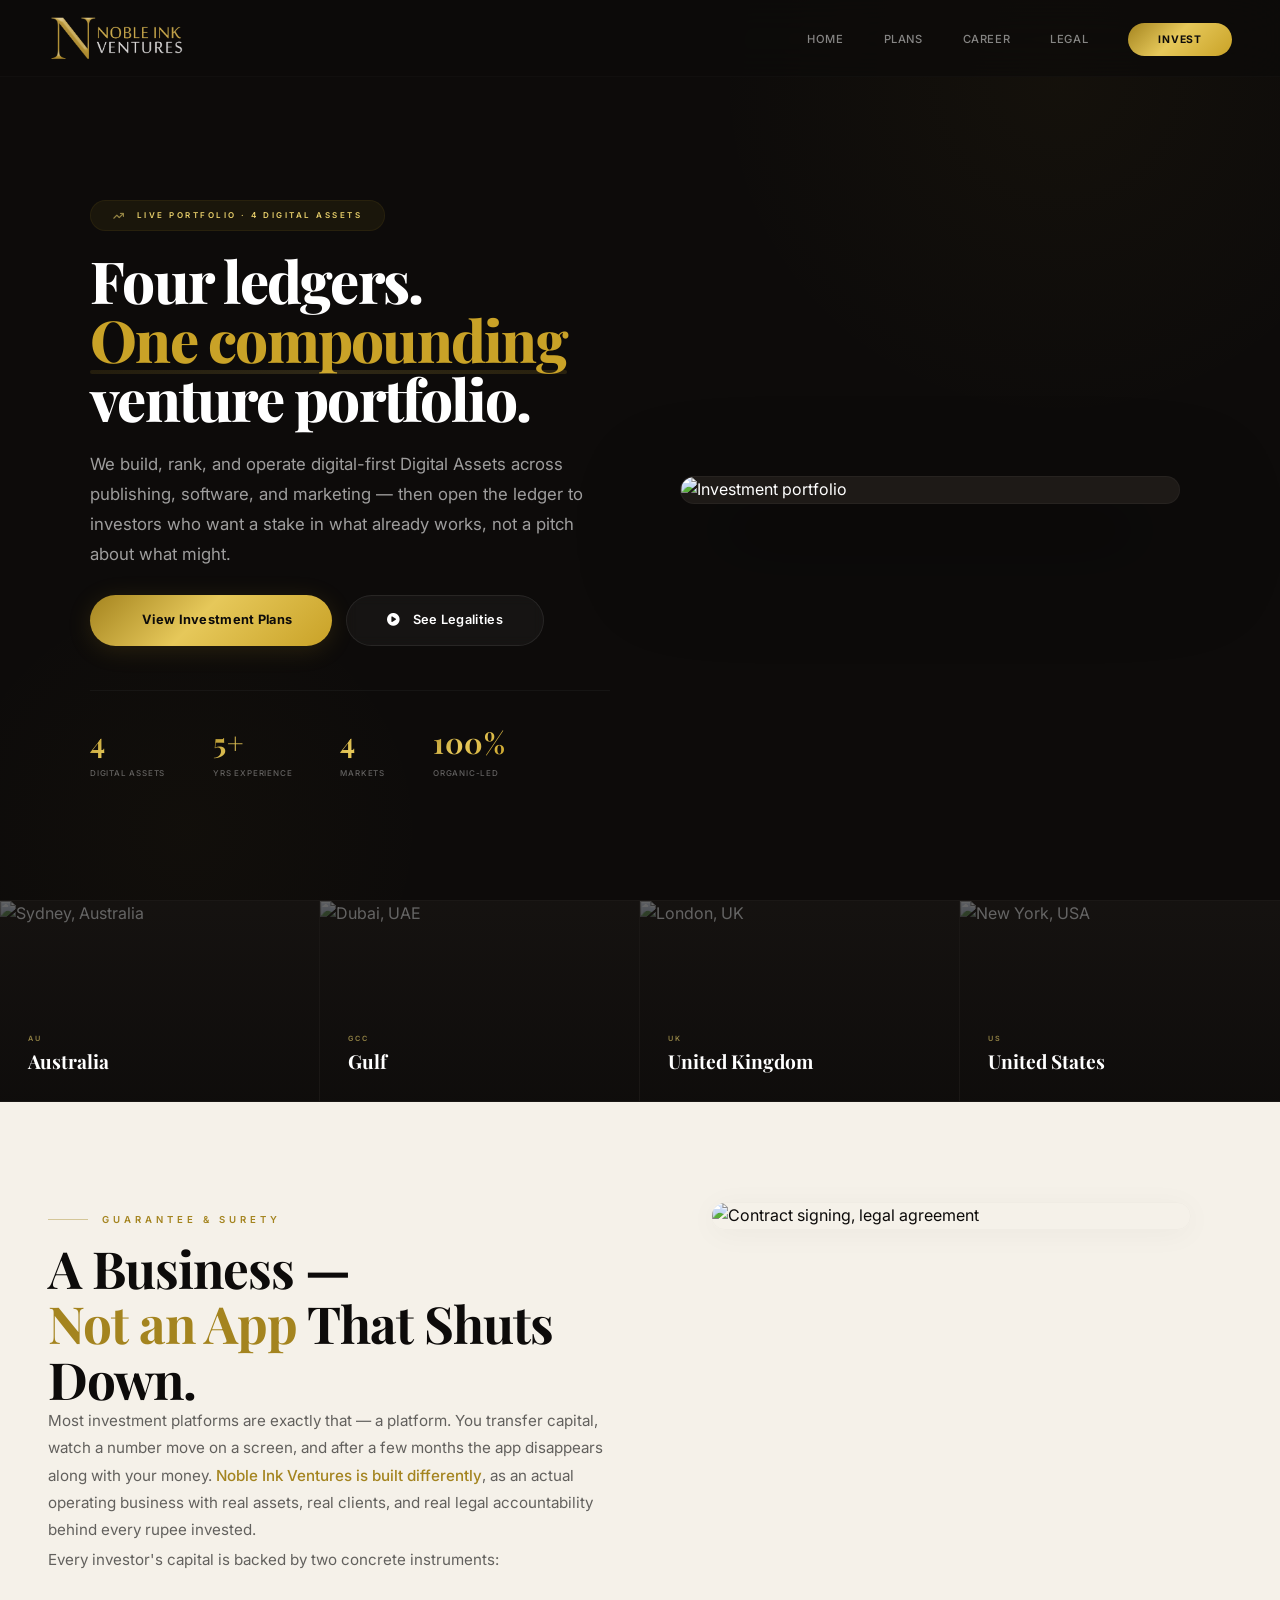
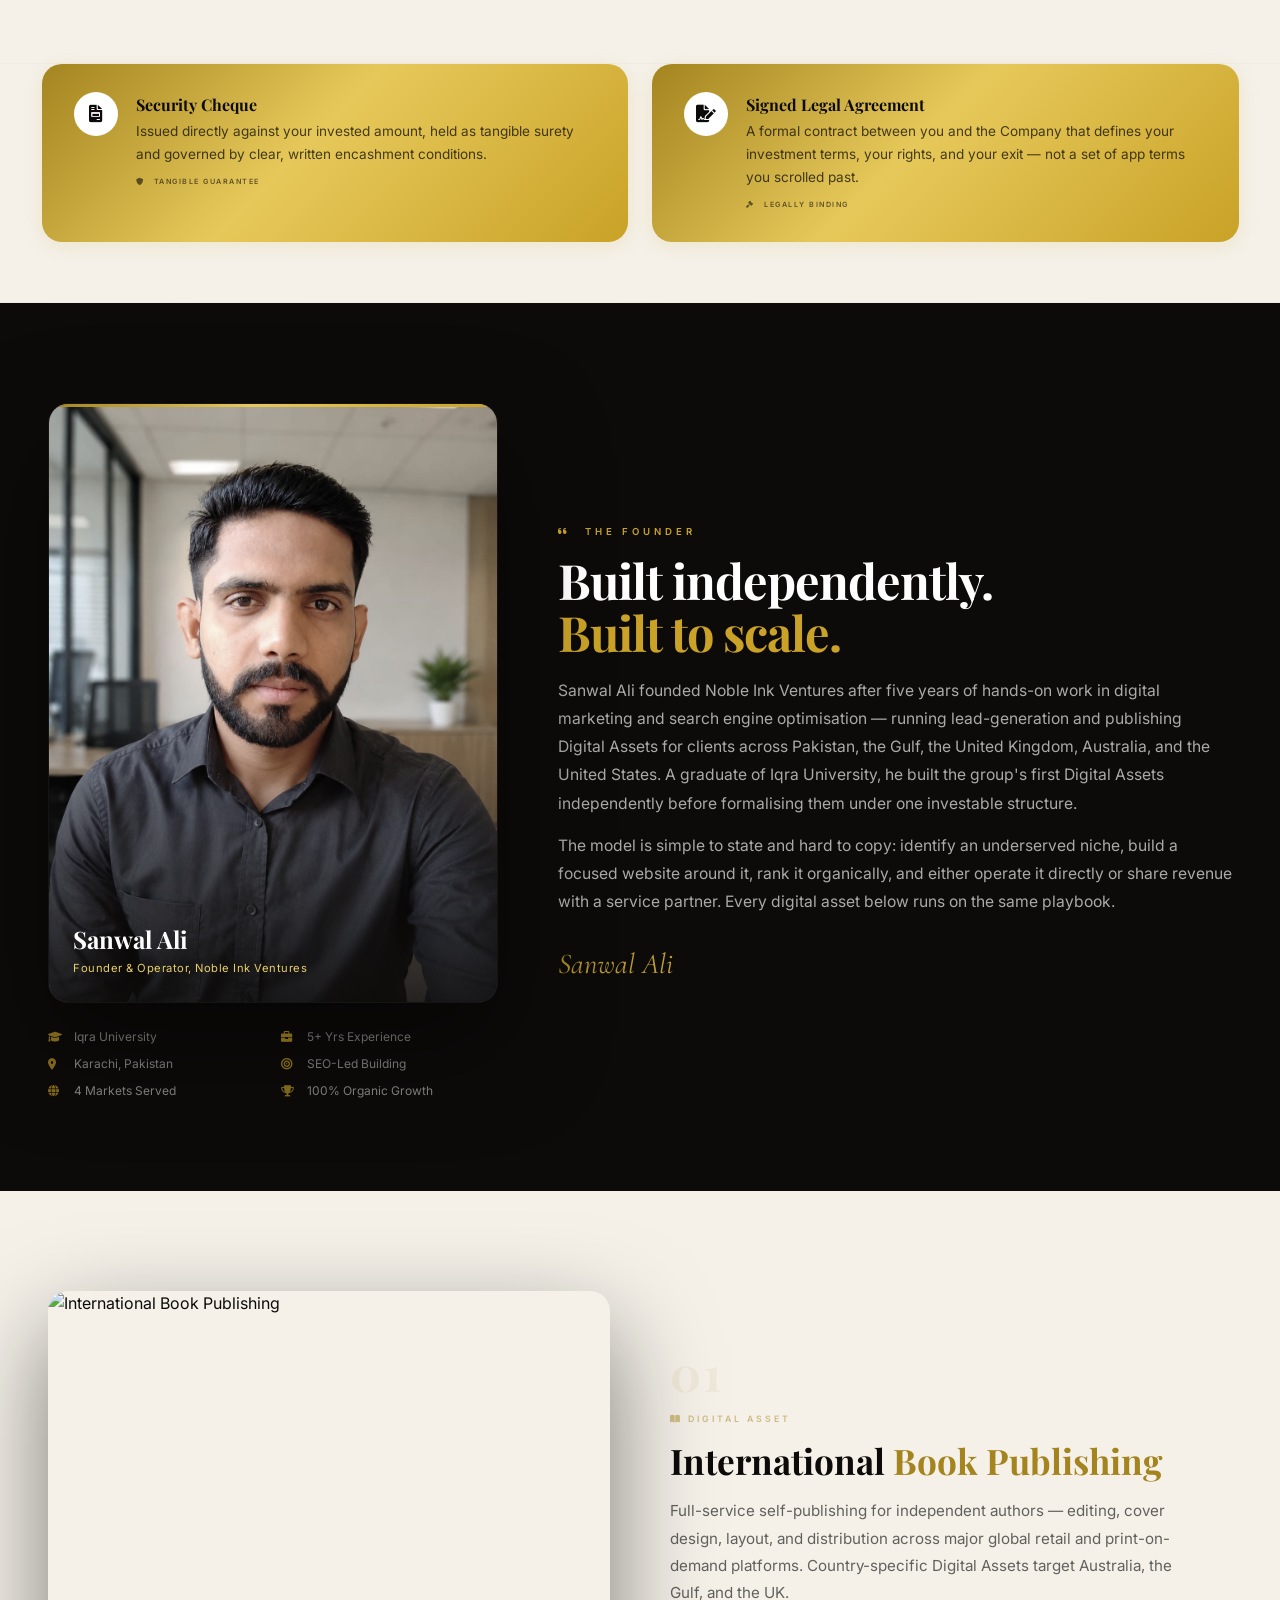
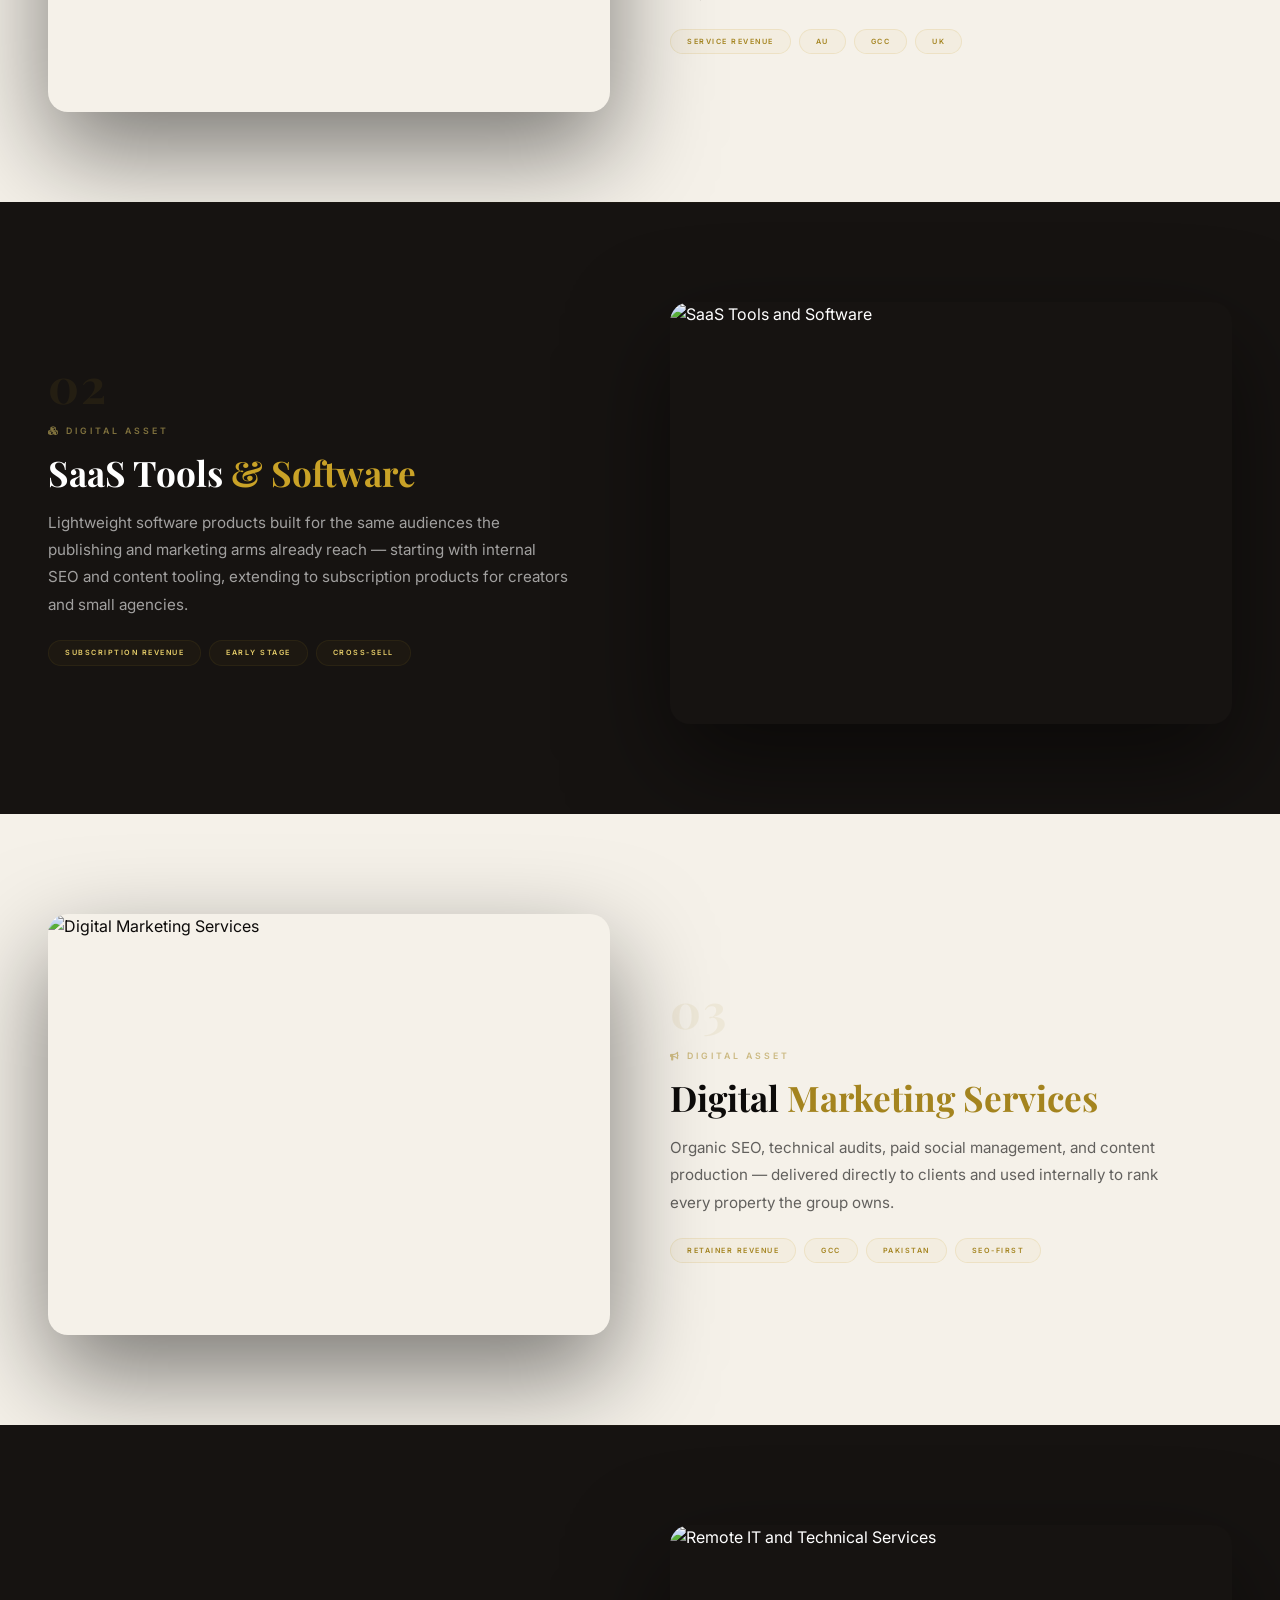
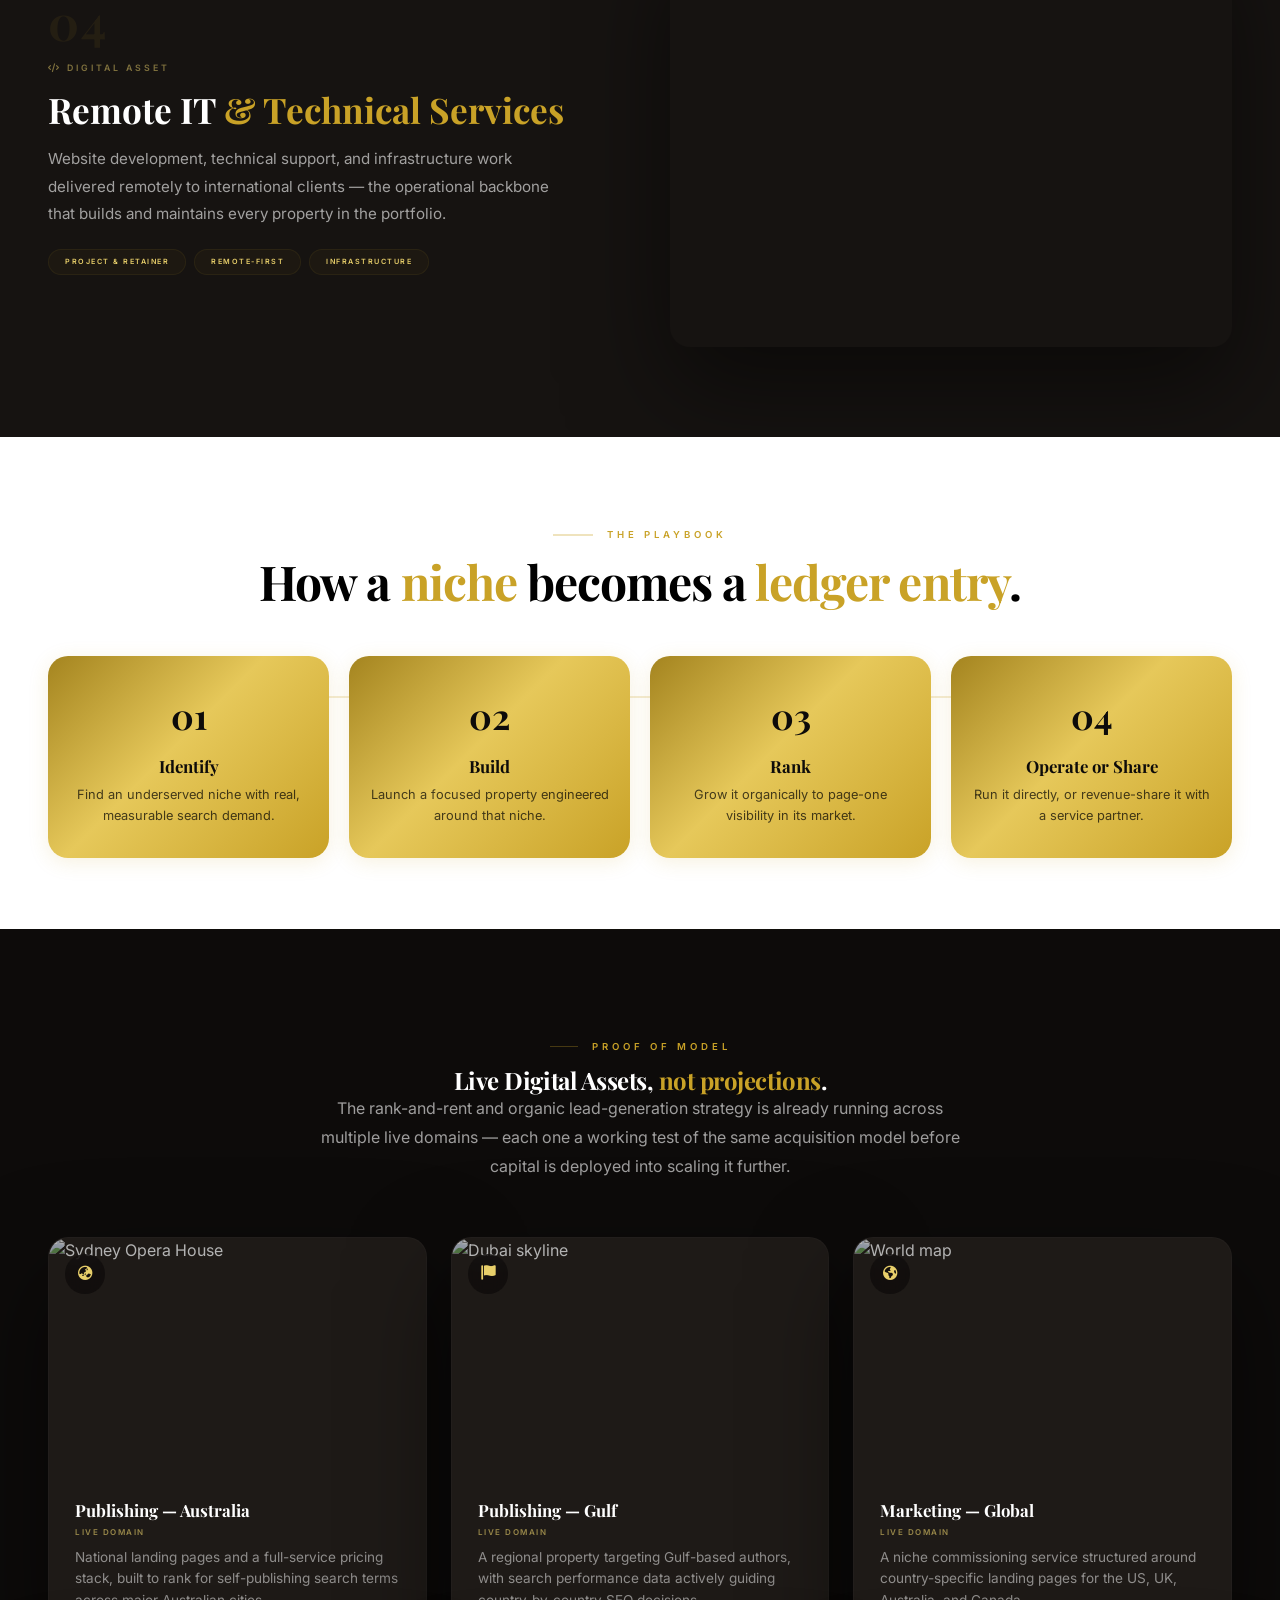
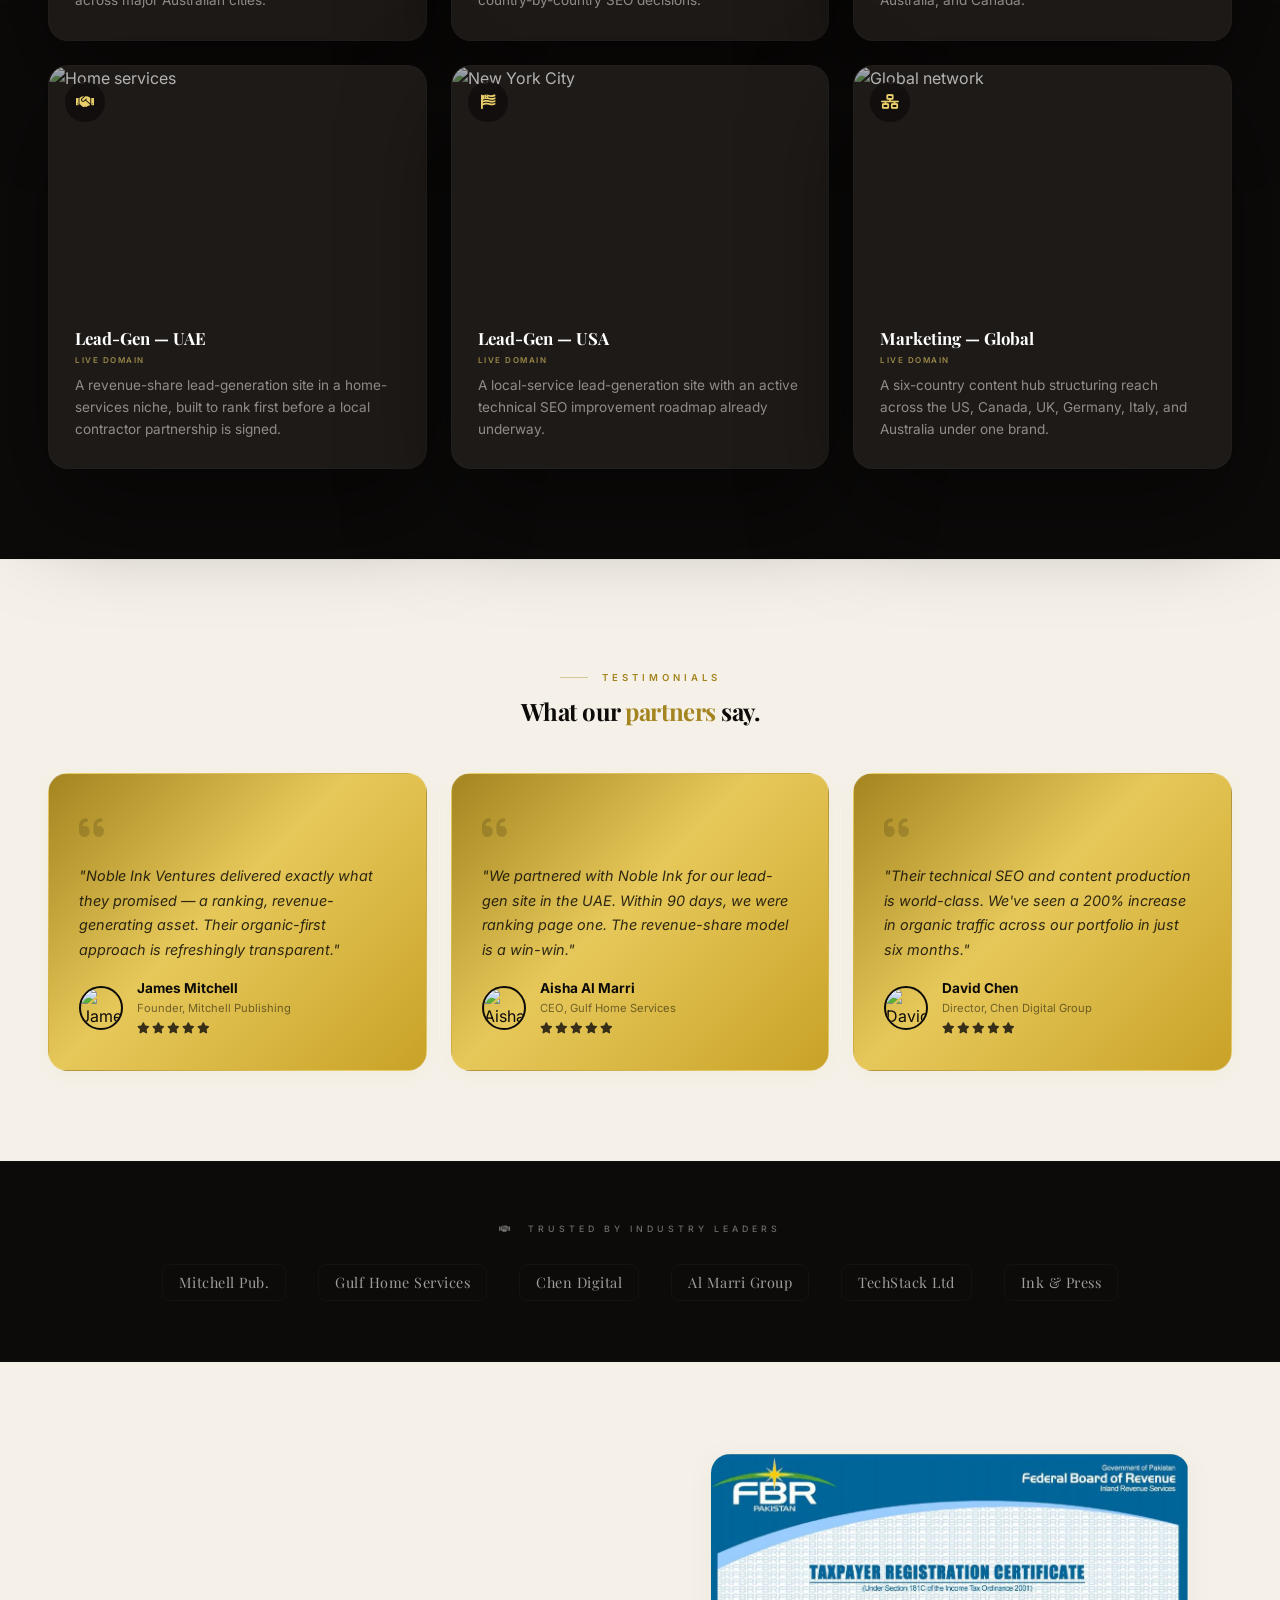
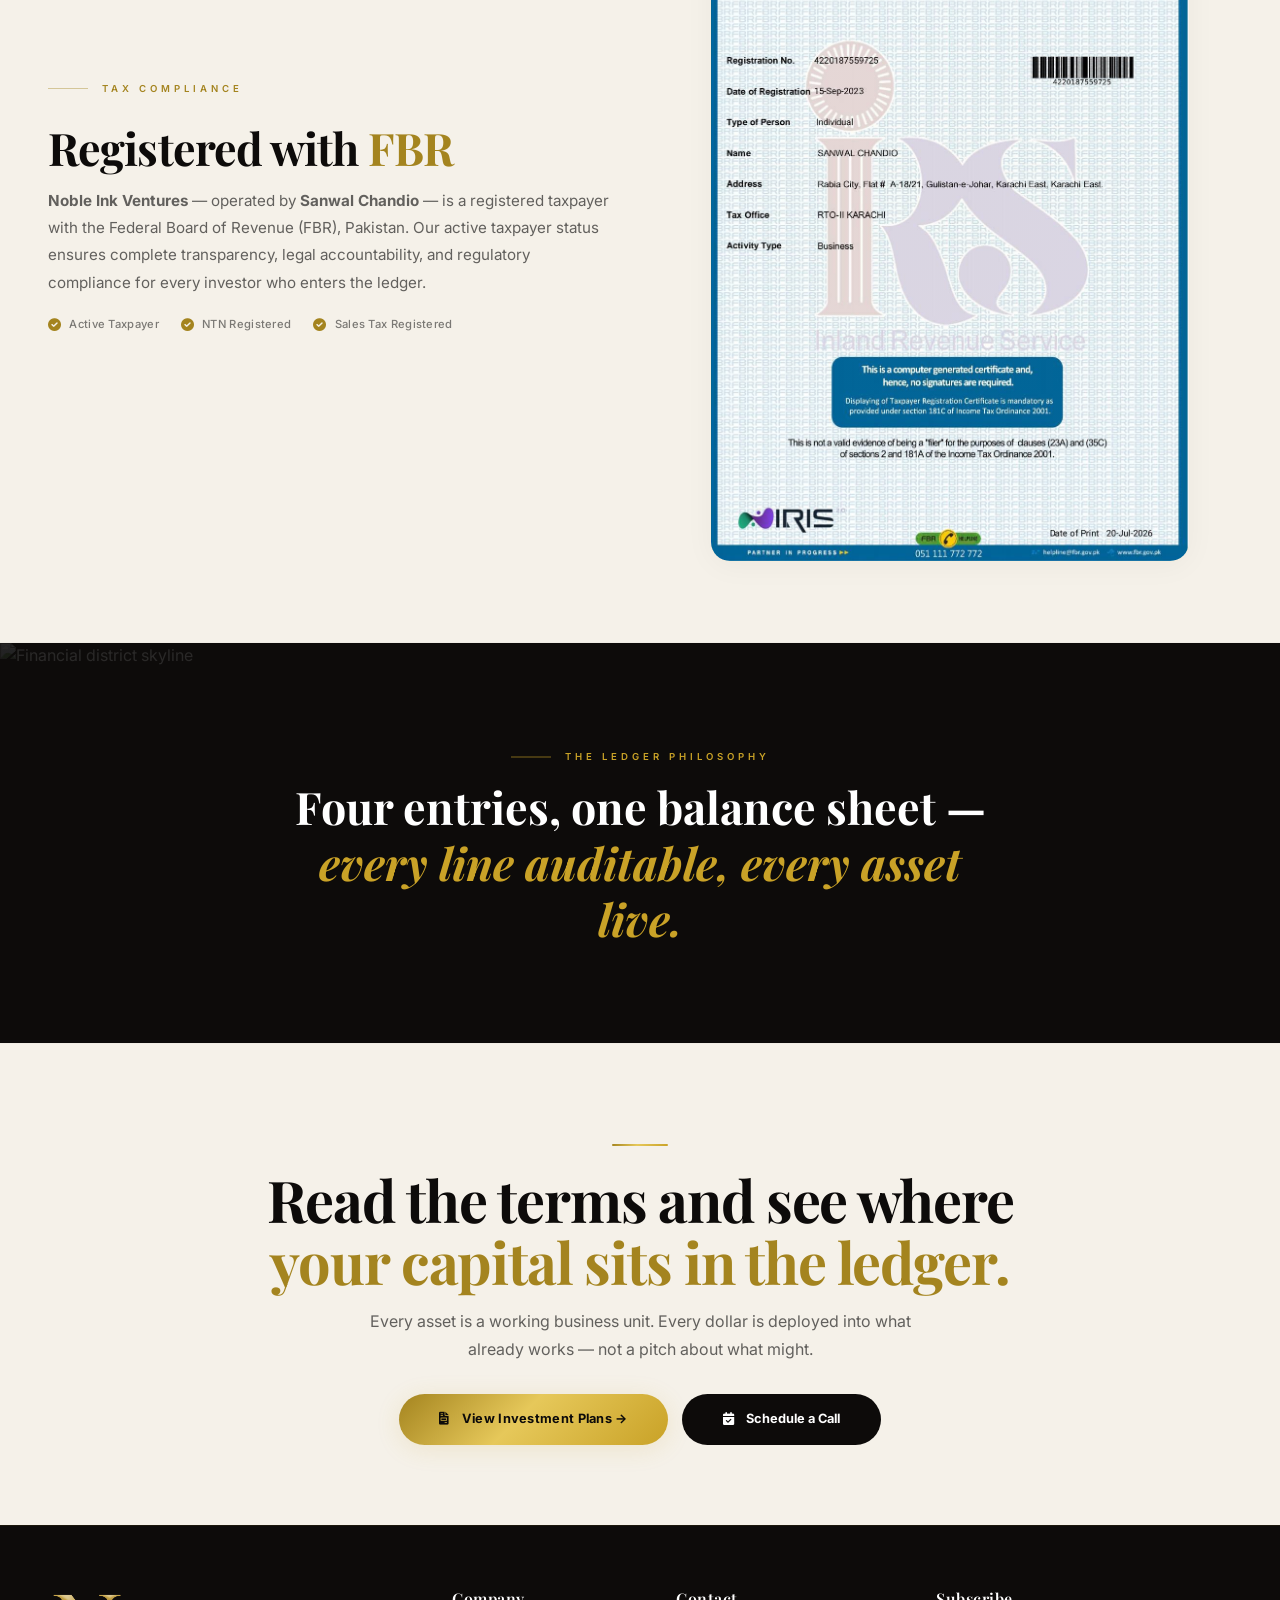
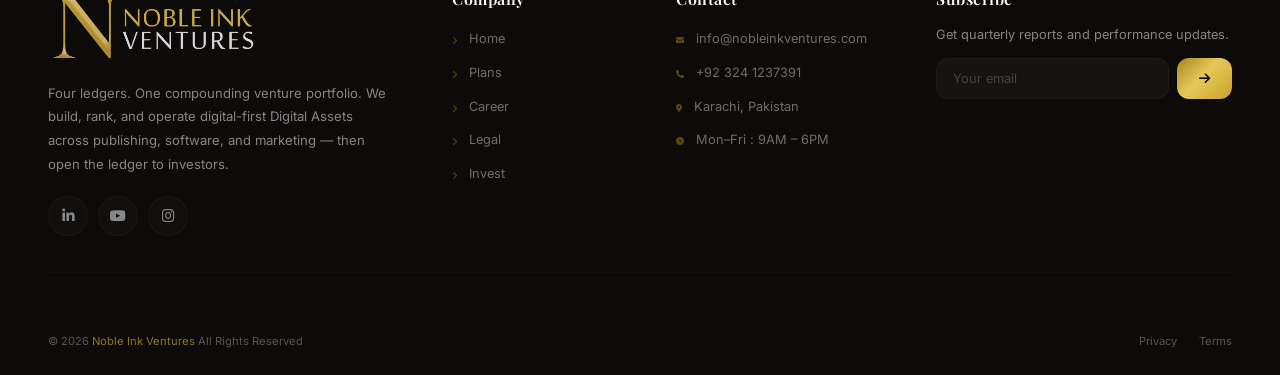
==== commit bcdfee92: "Add files via upload" ====
--- a/index.html
+++ b/index.html
@@ -20,15 +20,15 @@
     <!-- ========== NAVIGATION ========== -->
     <nav id="navbar" role="navigation" aria-label="Main navigation">
         <div class="container nav-inner">
-            <a href="#" class="nav-logo" aria-label="Noble Ink Ventures Home">
+            <a href="index.html" class="nav-logo" aria-label="Noble Ink Ventures Home">
                 <img src="images/logo.png" alt="Noble Ink Ventures Logo" />
             </a>
 
             <ul class="nav-links" id="navLinks" role="menubar">
-                <li role="none"><a href="#" role="menuitem" class="active">Home</a></li>
-                <li role="none"><a href="#" role="menuitem">Plans</a></li>
+                <li role="none"><a href="index.html" role="menuitem" class="active">Home</a></li>
+                <li role="none"><a href="plans.html" role="menuitem">Plans</a></li>
                 <li role="none"><a href="#" role="menuitem">Career</a></li>
-                <li role="none"><a href="#" role="menuitem">Legal</a></li>
+                <li role="none"><a href="legal.html" role="menuitem">Legal</a></li>
                 <li role="none"><a href="#" role="menuitem" class="nav-cta">Invest</a></li>
             </ul>
 
@@ -56,14 +56,14 @@
                 </h1>
 
                 <p>
-                    We build, rank, and operate digital-first properties across publishing, software,
+                    We build, rank, and operate digital-first Digital Assets across publishing, software,
                     and marketing — then open the ledger to investors who want a stake in what already
                     works, not a pitch about what might.
                 </p>
 
                 <div class="hero-actions">
-                    <a href="#contact" class="btn-primary"><i class="fas fa-chart-simple"></i> View Investment Plans</a>
-                    <a href="#traction" class="btn-secondary"><i class="fas fa-play-circle"></i> See Live Performance</a>
+                    <a href="plans.html" class="btn-primary"><i class="fas fa-chart-simple"></i> View Investment Plans</a>
+                    <a href="legal.html" class="btn-secondary"><i class="fas fa-play-circle"></i> See Legalities</a>
                 </div>
 
                 <div class="hero-stats">
@@ -212,9 +212,9 @@
                 <p>
                     Sanwal Ali founded Noble Ink Ventures after five years of hands-on work in digital
                     marketing and search engine optimisation — running lead-generation and publishing
-                    properties for clients across Pakistan, the Gulf, the United Kingdom, Australia,
+                    Digital Assets for clients across Pakistan, the Gulf, the United Kingdom, Australia,
                     and the United States. A graduate of Iqra University, he built the group's first
-                    properties independently before formalising them under one investable structure.
+                    Digital Assets independently before formalising them under one investable structure.
                 </p>
                 <p>
                     The model is simple to state and hard to copy: identify an underserved niche,
@@ -242,7 +242,7 @@
                 <div class="asset-number">01</div>
                 <div class="eyebrow"><i class="fas fa-book-open"></i> Digital Asset</div>
                 <h3>International <span class="gold">Book Publishing</span></h3>
-                <p>Full-service self-publishing for independent authors — editing, cover design, layout, and distribution across major global retail and print-on-demand platforms. Country-specific properties target Australia, the Gulf, and the UK.</p>
+                <p>Full-service self-publishing for independent authors — editing, cover design, layout, and distribution across major global retail and print-on-demand platforms. Country-specific Digital Assets target Australia, the Gulf, and the UK.</p>
                 <div class="asset-tags">
                     <span>Service Revenue</span>
                     <span>AU</span>
@@ -352,7 +352,7 @@
 
             <div class="traction-header">
                 <div class="section-eyebrow"><span class="line"></span> Proof of Model</div>
-                <h2 class="section-heading">Live properties, <span class="gold">not projections</span>.</h2>
+                <h2 class="section-heading">Live Digital Assets, <span class="gold">not projections</span>.</h2>
                 <p class="section-intro">
                     The rank-and-rent and organic lead-generation strategy is already running across
                     multiple live domains — each one a working test of the same acquisition model
@@ -572,8 +572,8 @@
             </h2>
             <p class="section-intro">Every asset is a working business unit. Every dollar is deployed into what already works — not a pitch about what might.</p>
             <div class="cta-btn-wrap">
-                <a href="#" class="btn-primary"><i class="fas fa-file-invoice"></i> View Investment Plans →</a>
-                <a href="#" class="btn-light"><i class="fas fa-calendar-check"></i> Schedule a Call</a>
+                <a href="plans.html" class="btn-primary"><i class="fas fa-file-invoice"></i> View Investment Plans →</a>
+                <a href="legal.html" class="btn-light"><i class="fas fa-calendar-check"></i> Schedule a Call</a>
             </div>
         </div>
     </section>
@@ -590,7 +590,7 @@
                     </div>
                     <p>
                         Four ledgers. One compounding venture portfolio. We build, rank, and operate
-                        digital-first properties across publishing, software, and marketing — then
+                        digital-first Digital Assets across publishing, software, and marketing — then
                         open the ledger to investors.
                     </p>
 
@@ -604,10 +604,10 @@
                 <div class="footer-col">
                     <h4>Company</h4>
                     <ul>
-                        <li><a href="#"><i class="fas fa-chevron-right"></i> Home</a></li>
-                        <li><a href="#"><i class="fas fa-chevron-right"></i> Plans</a></li>
+                        <li><a href="index.html"><i class="fas fa-chevron-right"></i> Home</a></li>
+                        <li><a href="plans.html"><i class="fas fa-chevron-right"></i> Plans</a></li>
                         <li><a href="#"><i class="fas fa-chevron-right"></i> Career</a></li>
-                        <li><a href="#"><i class="fas fa-chevron-right"></i> Legal</a></li>
+                        <li><a href="legal.html"><i class="fas fa-chevron-right"></i> Legal</a></li>
                         <li><a href="#"><i class="fas fa-chevron-right"></i> Invest</a></li>
                     </ul>
                 </div>
--- a/style.css
+++ b/style.css
@@ -2231,4 +2231,567 @@
                 font-size: 0.4rem;
                 padding: 4px 12px;
             }
-        }+        }
+
+
+        /* ============================================================
+           INVESTMENT PLANS (Dark) — Premium Styles
+        ============================================================ */
+
+.investment-plans {
+    padding: 100px 0 90px;
+    background: var(--black);
+    color: var(--white);
+    position: relative;
+    border-top: 1px solid rgba(255, 255, 255, 0.02);
+    border-bottom: 1px solid rgba(255, 255, 255, 0.02);
+    overflow: hidden;
+}
+
+/* Subtle background glow */
+.investment-plans::before {
+    content: '';
+    position: absolute;
+    top: -30%;
+    left: 50%;
+    transform: translateX(-50%);
+    width: 1000px;
+    height: 500px;
+    background: radial-gradient(circle, rgba(201, 162, 39, 0.03) 0%, transparent 70%);
+    pointer-events: none;
+    z-index: 0;
+}
+
+.investment-plans .section-eyebrow {
+    color: var(--gold);
+}
+.investment-plans .section-eyebrow .line {
+    background: var(--gold);
+    opacity: 0.3;
+}
+.investment-plans .section-heading {
+    color: var(--white);
+}
+.investment-plans .section-heading .gold {
+    color: var(--gold);
+}
+.investment-plans .section-intro {
+    color: rgba(255, 255, 255, 0.6);
+}
+
+.plans-header {
+    text-align: center;
+    margin-bottom: 48px;
+    position: relative;
+    z-index: 1;
+}
+
+.plans-header .section-eyebrow {
+    justify-content: center;
+}
+.plans-header .section-eyebrow .line {
+    width: 28px;
+}
+.plans-header .section-intro {
+    margin: 0 auto;
+}
+
+/* ---- Core Plans Grid ---- */
+.plans-grid {
+    display: grid;
+    grid-template-columns: repeat(4, 1fr);
+    gap: 24px;
+    margin-bottom: 48px;
+    position: relative;
+    z-index: 1;
+}
+
+/* ---- Individual Plan Card ---- */
+.plan-card {
+    background: var(--gold-gradient);
+    border-radius: var(--radius);
+    padding: 32px 24px 28px;
+    text-align: center;
+    transition: var(--transition);
+    box-shadow: 0 4px 24px rgba(201, 162, 39, 0.08);
+    color: var(--black);
+    border: none;
+    position: relative;
+    display: flex;
+    flex-direction: column;
+    align-items: center;
+    gap: 6px;
+}
+
+
+
+/* "Most Popular" Badge */
+.plan-popular {
+    overflow: visible;
+}
+.plan-popular .popular-badge {
+    position: absolute;
+    top: -12px;
+    right: 20px;
+    background: var(--black);
+    color: var(--gold);
+    font-size: 0.55rem;
+    font-weight: 700;
+    text-transform: uppercase;
+    letter-spacing: 1px;
+    padding: 4px 16px;
+    border-radius: var(--radius-full);
+    box-shadow: 0 4px 12px rgba(0, 0, 0, 0.2);
+    border: 1px solid rgba(201, 162, 39, 0.1);
+}
+
+.plan-card .plan-name {
+    font-family: var(--font-serif);
+    font-size: 1.1rem;
+    font-weight: 700;
+    letter-spacing: 0.5px;
+    margin-bottom: 2px;
+    color: var(--black);
+}
+
+.plan-card .plan-amount {
+    font-family: var(--font-serif);
+    font-size: 2.2rem;
+    font-weight: 800;
+    color: var(--black);
+    margin-bottom: 8px;
+    letter-spacing: -0.5px;
+}
+
+.plan-card .plan-meta {
+    display: flex;
+    justify-content: center;
+    gap: 18px;
+    font-size: 0.8rem;
+    color: rgba(0, 0, 0, 0.7);
+    font-weight: 500;
+    margin-bottom: 12px;
+}
+
+.plan-card .plan-meta i {
+    margin-right: 4px;
+    opacity: 0.6;
+}
+
+.plan-card .plan-features {
+    display: flex;
+    flex-wrap: wrap;
+    justify-content: center;
+    gap: 6px;
+    margin-bottom: 18px;
+}
+
+.plan-card .plan-features span {
+    background: rgba(0, 0, 0, 0.08);
+    border-radius: var(--radius-full);
+    padding: 4px 14px;
+    font-size: 0.6rem;
+    font-weight: 600;
+    text-transform: uppercase;
+    letter-spacing: 0.5px;
+    color: var(--black);
+    border: 1px solid rgba(255, 255, 255, 0.05);
+}
+
+.plan-card .plan-btn {
+    display: inline-flex;
+    align-items: center;
+    gap: 8px;
+    background: var(--black);
+    color: var(--white);
+    font-weight: 700;
+    font-size: 0.7rem;
+    padding: 10px 28px;
+    border-radius: var(--radius-full);
+    transition: var(--transition);
+    text-transform: uppercase;
+    letter-spacing: 0.8px;
+    border: none;
+    cursor: pointer;
+    font-family: var(--font-sans);
+    margin-top: auto;
+}
+
+.plan-card .plan-btn:hover {
+    transform: scale(1.04);
+    background: var(--white);
+    color: var(--black);
+    box-shadow: 0 8px 24px rgba(0, 0, 0, 0.15);
+}
+
+/* ---- Extended Duration Section ---- */
+.duration-section {
+    background: rgba(255, 255, 255, 0.02);
+    backdrop-filter: blur(10px);
+    border-radius: var(--radius);
+    padding: 40px 32px 32px;
+    border: 1px solid rgba(201, 162, 39, 0.04);
+    margin-top: 12px;
+    position: relative;
+    z-index: 1;
+}
+
+.duration-section h4 {
+    font-family: var(--font-serif);
+    font-size: 1.4rem;
+    font-weight: 700;
+    color: var(--white);
+    margin-bottom: 24px;
+    text-align: center;
+}
+
+.duration-grid {
+    display: grid;
+    grid-template-columns: repeat(3, 1fr);
+    gap: 24px;
+}
+
+.duration-item {
+    background: var(--black-light);
+    border-radius: var(--radius-sm);
+    padding: 24px 16px 20px;
+    text-align: center;
+    border: 1px solid rgba(255, 255, 255, 0.02);
+    transition: var(--transition);
+    position: relative;
+}
+
+.duration-item:hover {
+    border-color: rgba(201, 162, 39, 0.1);
+    transform: translateY(-4px);
+    box-shadow: 0 8px 32px rgba(0, 0, 0, 0.15);
+}
+
+.duration-popular {
+    border-color: rgba(201, 162, 39, 0.15);
+    background: rgba(201, 162, 39, 0.02);
+}
+.duration-popular .popular-badge {
+    position: absolute;
+    top: -10px;
+    left: 50%;
+    transform: translateX(-50%);
+    background: var(--gold-gradient);
+    color: var(--black);
+    font-size: 0.5rem;
+    font-weight: 700;
+    text-transform: uppercase;
+    letter-spacing: 1px;
+    padding: 2px 16px;
+    border-radius: var(--radius-full);
+    box-shadow: 0 4px 12px rgba(201, 162, 39, 0.15);
+    white-space: nowrap;
+}
+
+.duration-item .dur-icon {
+    font-size: 1.6rem;
+    color: var(--gold);
+    margin-bottom: 6px;
+    opacity: 0.5;
+}
+
+.duration-item .dur-label {
+    font-size: 0.6rem;
+    color: rgba(255, 255, 255, 0.3);
+    text-transform: uppercase;
+    letter-spacing: 1.5px;
+    font-weight: 600;
+}
+
+.duration-item .dur-value {
+    font-family: var(--font-serif);
+    font-size: 1.6rem;
+    font-weight: 700;
+    color: var(--gold-light);
+    margin: 2px 0 4px;
+}
+
+.duration-item .dur-return {
+    font-size: 0.85rem;
+    color: rgba(255, 255, 255, 0.6);
+}
+
+.duration-item .dur-return strong {
+    color: var(--gold);
+    font-weight: 700;
+}
+
+/* ---- Responsive ---- */
+@media (max-width: 1024px) {
+    .plans-grid {
+        grid-template-columns: repeat(2, 1fr);
+        gap: 18px;
+    }
+    .duration-grid {
+        grid-template-columns: repeat(2, 1fr);
+    }
+}
+
+@media (max-width: 768px) {
+    .plans-header .section-heading {
+        font-size: 1.8rem !important;
+    }
+    .plans-grid {
+        grid-template-columns: 1fr;
+        max-width: 380px;
+        margin-left: auto;
+        margin-right: auto;
+    }
+    .duration-grid {
+        grid-template-columns: 1fr;
+        max-width: 380px;
+        margin-left: auto;
+        margin-right: auto;
+    }
+    .duration-section {
+        padding: 24px 16px;
+    }
+    .duration-section h4 {
+        font-size: 1.1rem;
+    }
+    .plan-card .plan-amount {
+        font-size: 1.8rem;
+    }
+    .plan-popular .popular-badge {
+        top: -10px;
+        right: 16px;
+        font-size: 0.45rem;
+        padding: 2px 12px;
+    }
+}
+
+@media (max-width: 480px) {
+    .plan-card {
+        padding: 24px 16px 20px;
+    }
+    .plan-card .plan-meta {
+        flex-direction: column;
+        gap: 2px;
+    }
+    .duration-item .dur-value {
+        font-size: 1.3rem;
+    }
+}
+
+
+/* ============================================================
+           LEGAL AGREEMENT — White Background
+        ============================================================ */
+.legal-agreement {
+    padding: 150px 0 90px;
+    background: white;
+    color: var(--black);
+    border-top: 1px solid rgba(0, 0, 0, 0.03);
+    border-bottom: 1px solid rgba(0, 0, 0, 0.03);
+}
+
+.legal-wrapper {
+    max-width: 820px;
+    margin: 0 auto;
+    background: var(--white-pure);
+    border-radius: var(--radius);
+    padding: 48px 56px;
+    box-shadow: 0 4px 40px rgba(0, 0, 0, 0.02);
+    border: 1px solid rgba(0, 0, 0, 0.1);
+}
+
+/* Document Header */
+.legal-header {
+    text-align: center;
+    margin-bottom: 32px;
+}
+
+.legal-header h1 {
+    font-family: var(--font-serif);
+    font-size: 2.2rem;
+    font-weight: 700;
+    color: var(--black);
+    letter-spacing: -0.5px;
+    margin-bottom: 4px;
+}
+
+.legal-header .legal-subtitle {
+    font-size: 0.9rem;
+    color: var(--gold-dark);
+    font-weight: 500;
+    letter-spacing: 0.5px;
+}
+
+.legal-divider {
+    width: 80px;
+    height: 2px;
+    background: var(--gold-gradient);
+    margin: 16px auto 0;
+    border-radius: 4px;
+}
+
+/* Body */
+.legal-body {
+    margin-bottom: 32px;
+}
+
+.legal-section {
+    margin-bottom: 24px;
+    padding-bottom: 20px;
+    border-bottom: 1px solid rgba(0, 0, 0, 0.04);
+}
+
+.legal-section:last-child {
+    border-bottom: none;
+    margin-bottom: 0;
+    padding-bottom: 0;
+}
+
+.legal-section h3 {
+    font-family: var(--font-serif);
+    font-size: 1.1rem;
+    font-weight: 700;
+    color: var(--black);
+    margin-bottom: 6px;
+    letter-spacing: -0.2px;
+}
+
+.legal-section p {
+    font-size: 0.92rem;
+    line-height: 1.8;
+    color: rgba(0, 0, 0, 0.75);
+    margin: 0;
+}
+
+.legal-section ul {
+    list-style: none;
+    padding-left: 0;
+    margin: 4px 0 0;
+}
+
+.legal-section ul li {
+    font-size: 0.92rem;
+    line-height: 1.8;
+    color: rgba(0, 0, 0, 0.75);
+    padding-left: 24px;
+    position: relative;
+}
+
+.legal-section ul li::before {
+    content: '•';
+    color: var(--gold-dark);
+    font-weight: 700;
+    position: absolute;
+    left: 4px;
+    top: 0;
+}
+
+/* Party Details Grid */
+.legal-party-details .details-grid {
+    display: grid;
+    grid-template-columns: 1fr 1fr;
+    gap: 4px 32px;
+    margin-top: 6px;
+}
+
+.legal-party-details .details-grid div {
+    font-size: 0.9rem;
+    line-height: 1.7;
+    color: rgba(0, 0, 0, 0.75);
+}
+
+.legal-party-details .details-grid strong {
+    color: var(--black);
+    font-weight: 600;
+}
+
+/* Signatures */
+.legal-signatures {
+    display: flex;
+    justify-content: space-between;
+    gap: 24px;
+    margin-top: 32px;
+    padding-top: 24px;
+    border-top: 2px solid var(--gold-dark);
+    opacity: 0.9;
+}
+
+.signature-block {
+    flex: 1;
+    text-align: center;
+}
+
+.signature-block .signature-line {
+    width: 100%;
+    height: 1px;
+    background: rgba(0, 0, 0, 0.1);
+    margin-bottom: 6px;
+}
+
+.signature-block p {
+    font-size: 0.8rem;
+    font-weight: 600;
+    color: var(--black);
+    margin-bottom: 2px;
+}
+
+.signature-block span {
+    font-size: 0.7rem;
+    color: rgba(0, 0, 0, 0.3);
+    letter-spacing: 0.5px;
+}
+
+/* Footer */
+.legal-footer {
+    text-align: center;
+    margin-top: 28px;
+    padding-top: 16px;
+    border-top: 1px solid rgba(0, 0, 0, 0.04);
+}
+
+.legal-footer p {
+    font-size: 0.75rem;
+    color: rgba(0, 0, 0, 0.4);
+}
+
+.legal-footer i {
+    color: var(--gold-dark);
+    margin-right: 6px;
+}
+
+/* Responsive */
+@media (max-width: 768px) {
+    .legal-wrapper {
+        padding: 28px 20px;
+    }
+    .legal-header h1 {
+        font-size: 1.6rem;
+    }
+    .legal-party-details .details-grid {
+        grid-template-columns: 1fr;
+        gap: 2px;
+    }
+    .legal-signatures {
+        flex-direction: column;
+        gap: 16px;
+    }
+    .signature-block .signature-line {
+        width: 60%;
+        margin-left: auto;
+        margin-right: auto;
+    }
+}
+
+@media (max-width: 480px) {
+    .legal-wrapper {
+        padding: 20px 16px;
+        border-radius: var(--radius-sm);
+    }
+    .legal-section h3 {
+        font-size: 1rem;
+    }
+    .legal-section p,
+    .legal-section ul li {
+        font-size: 0.85rem;
+    }
+}
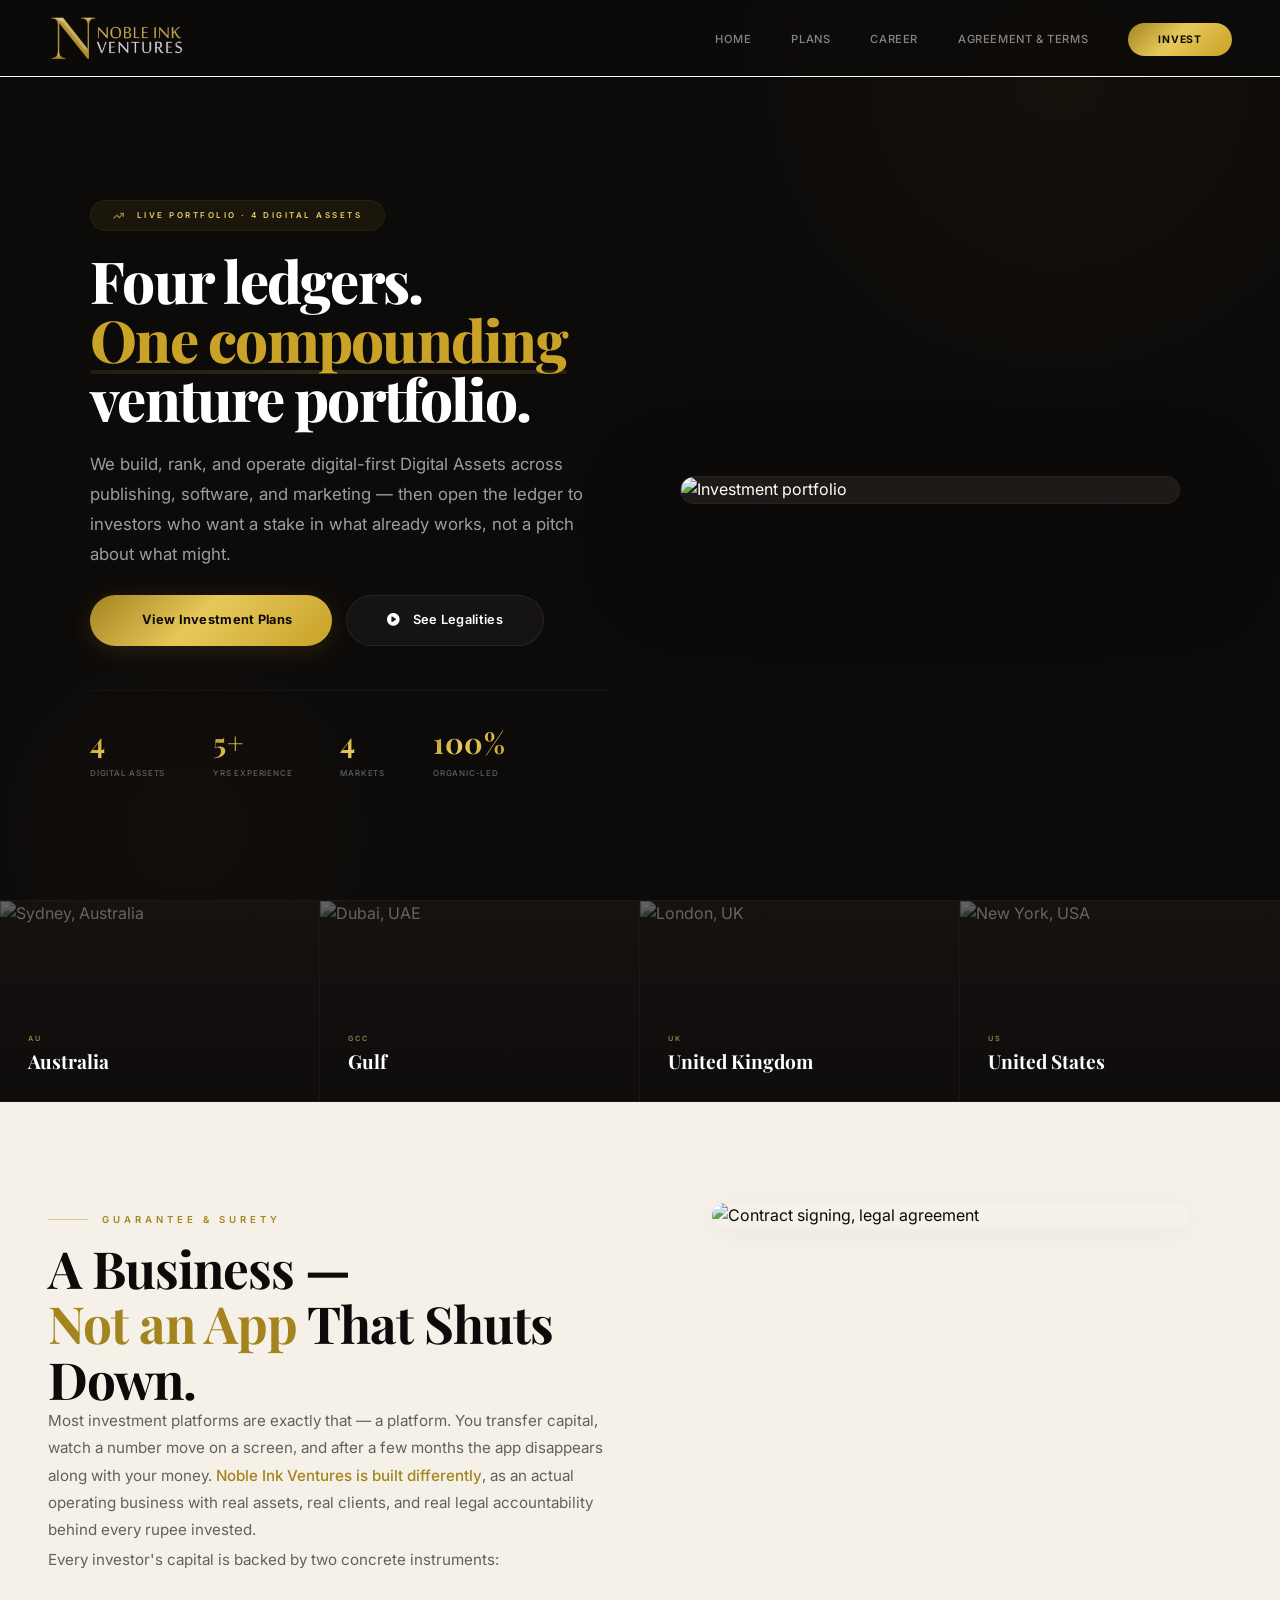
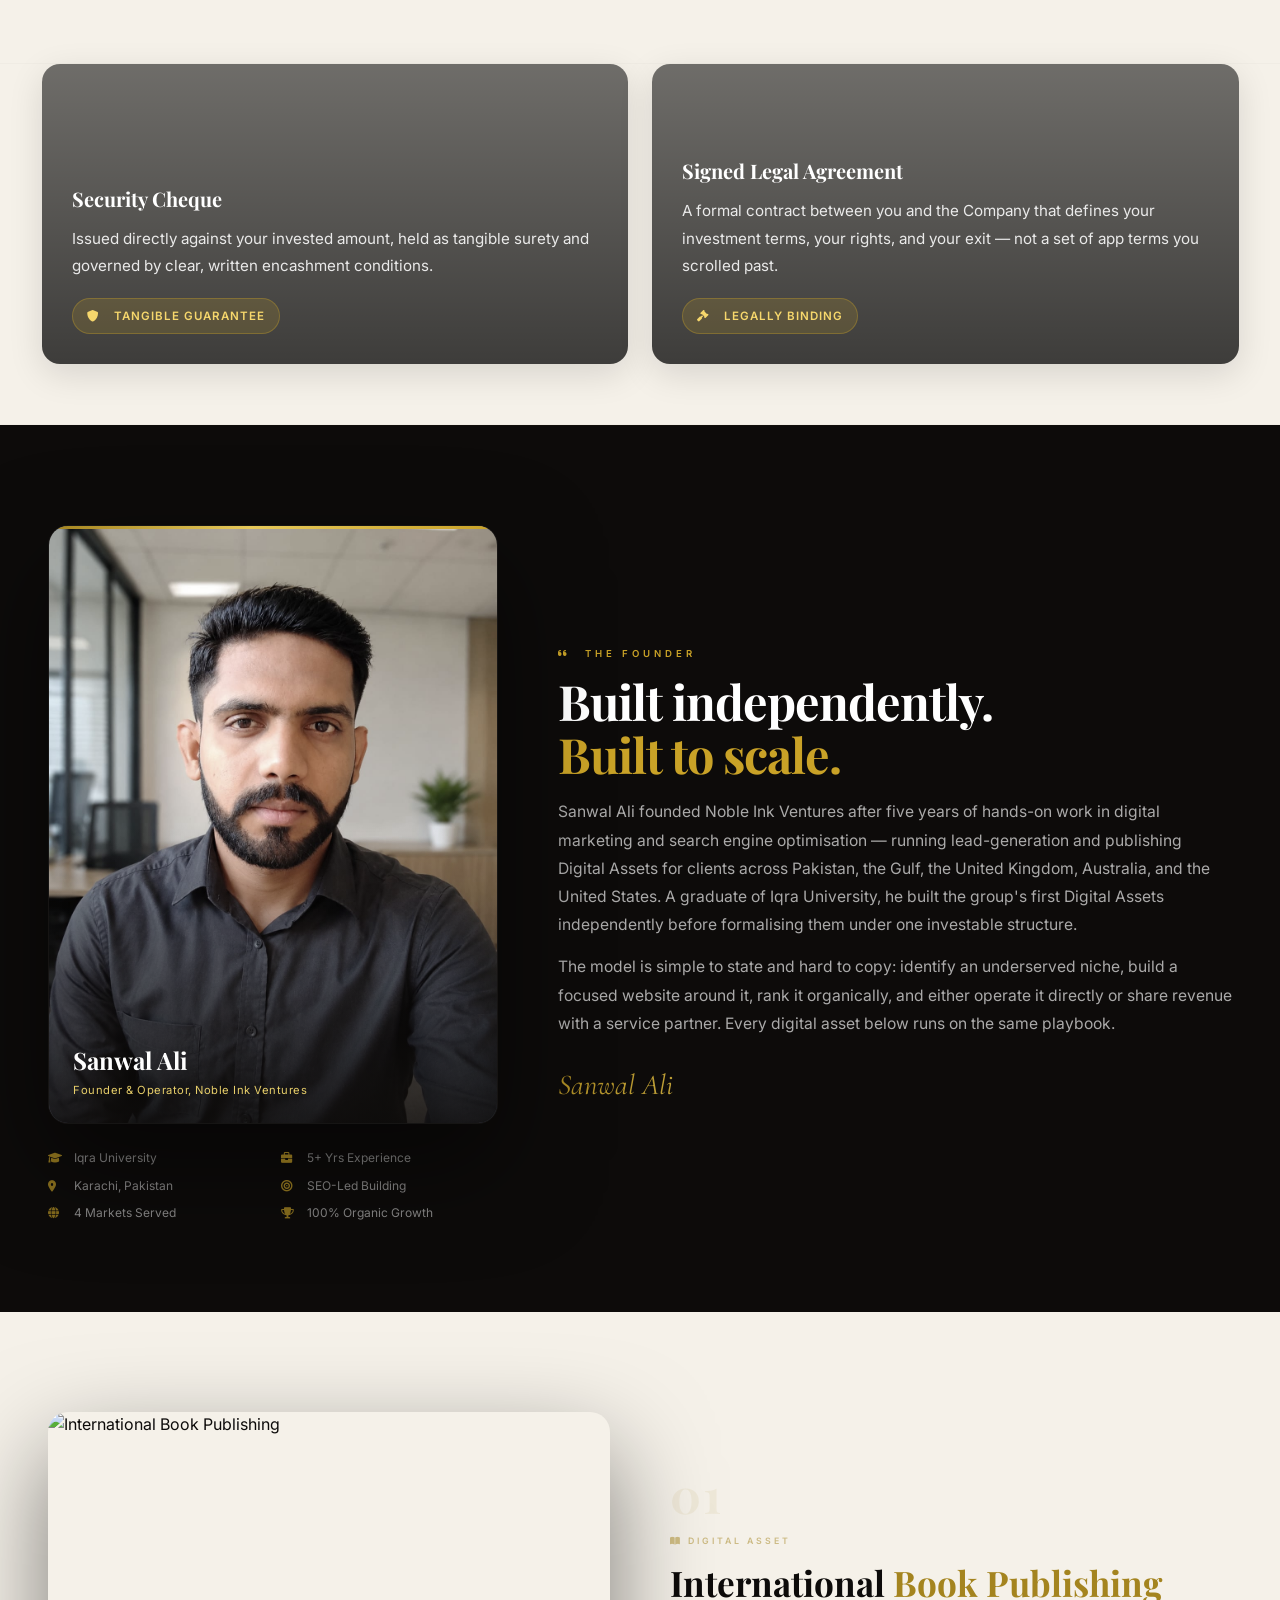
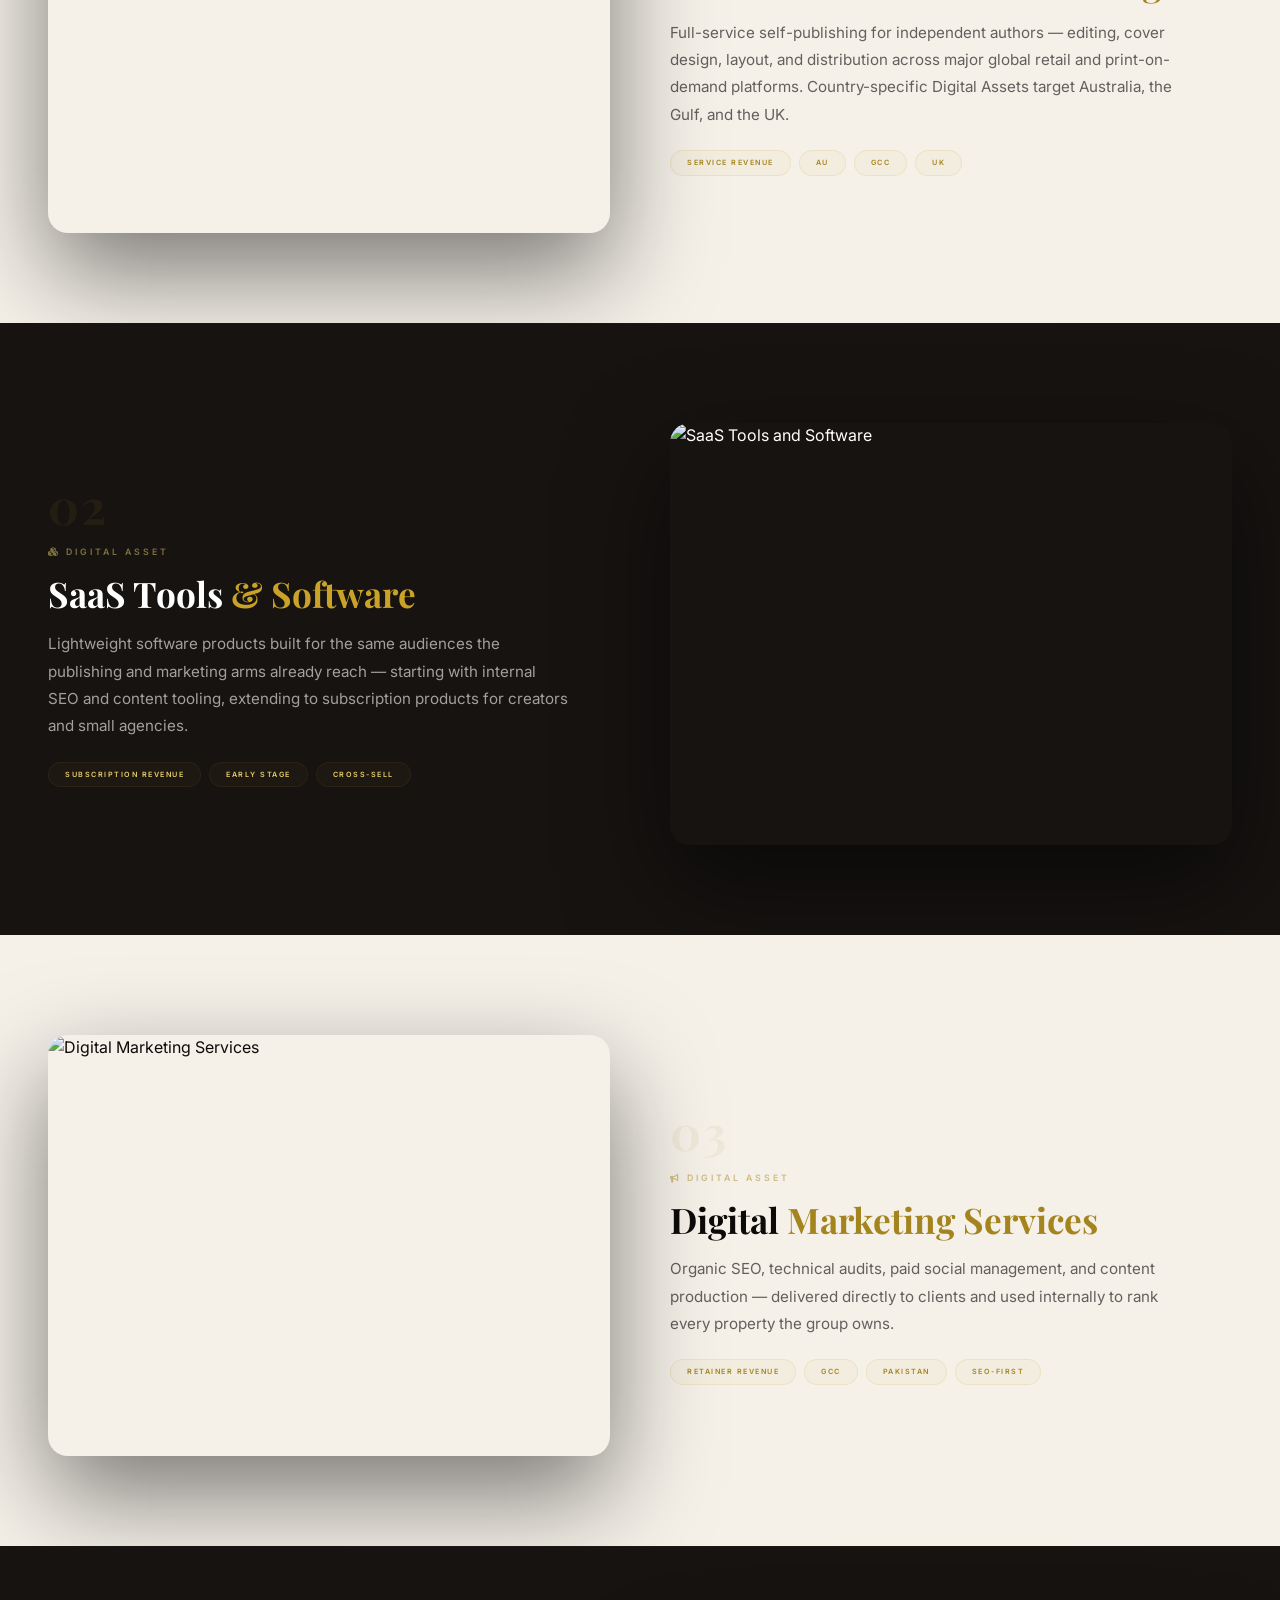
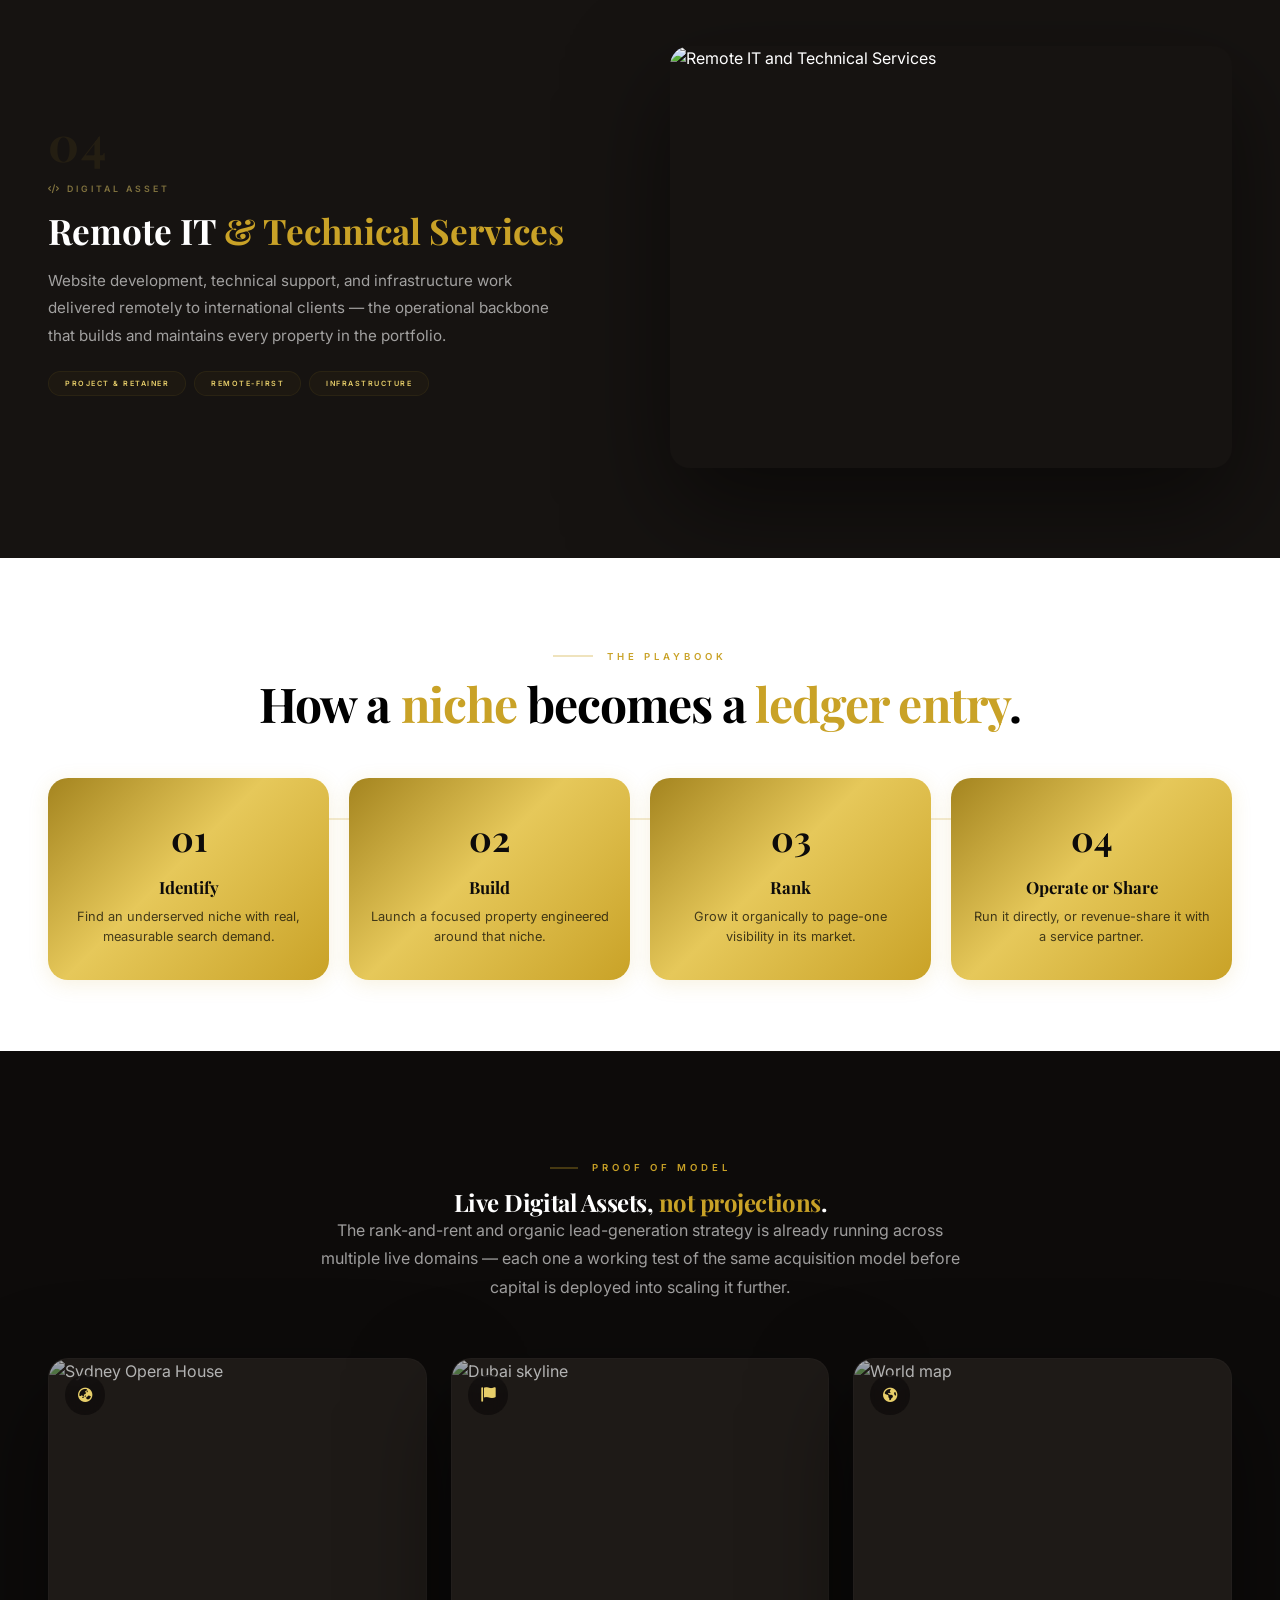
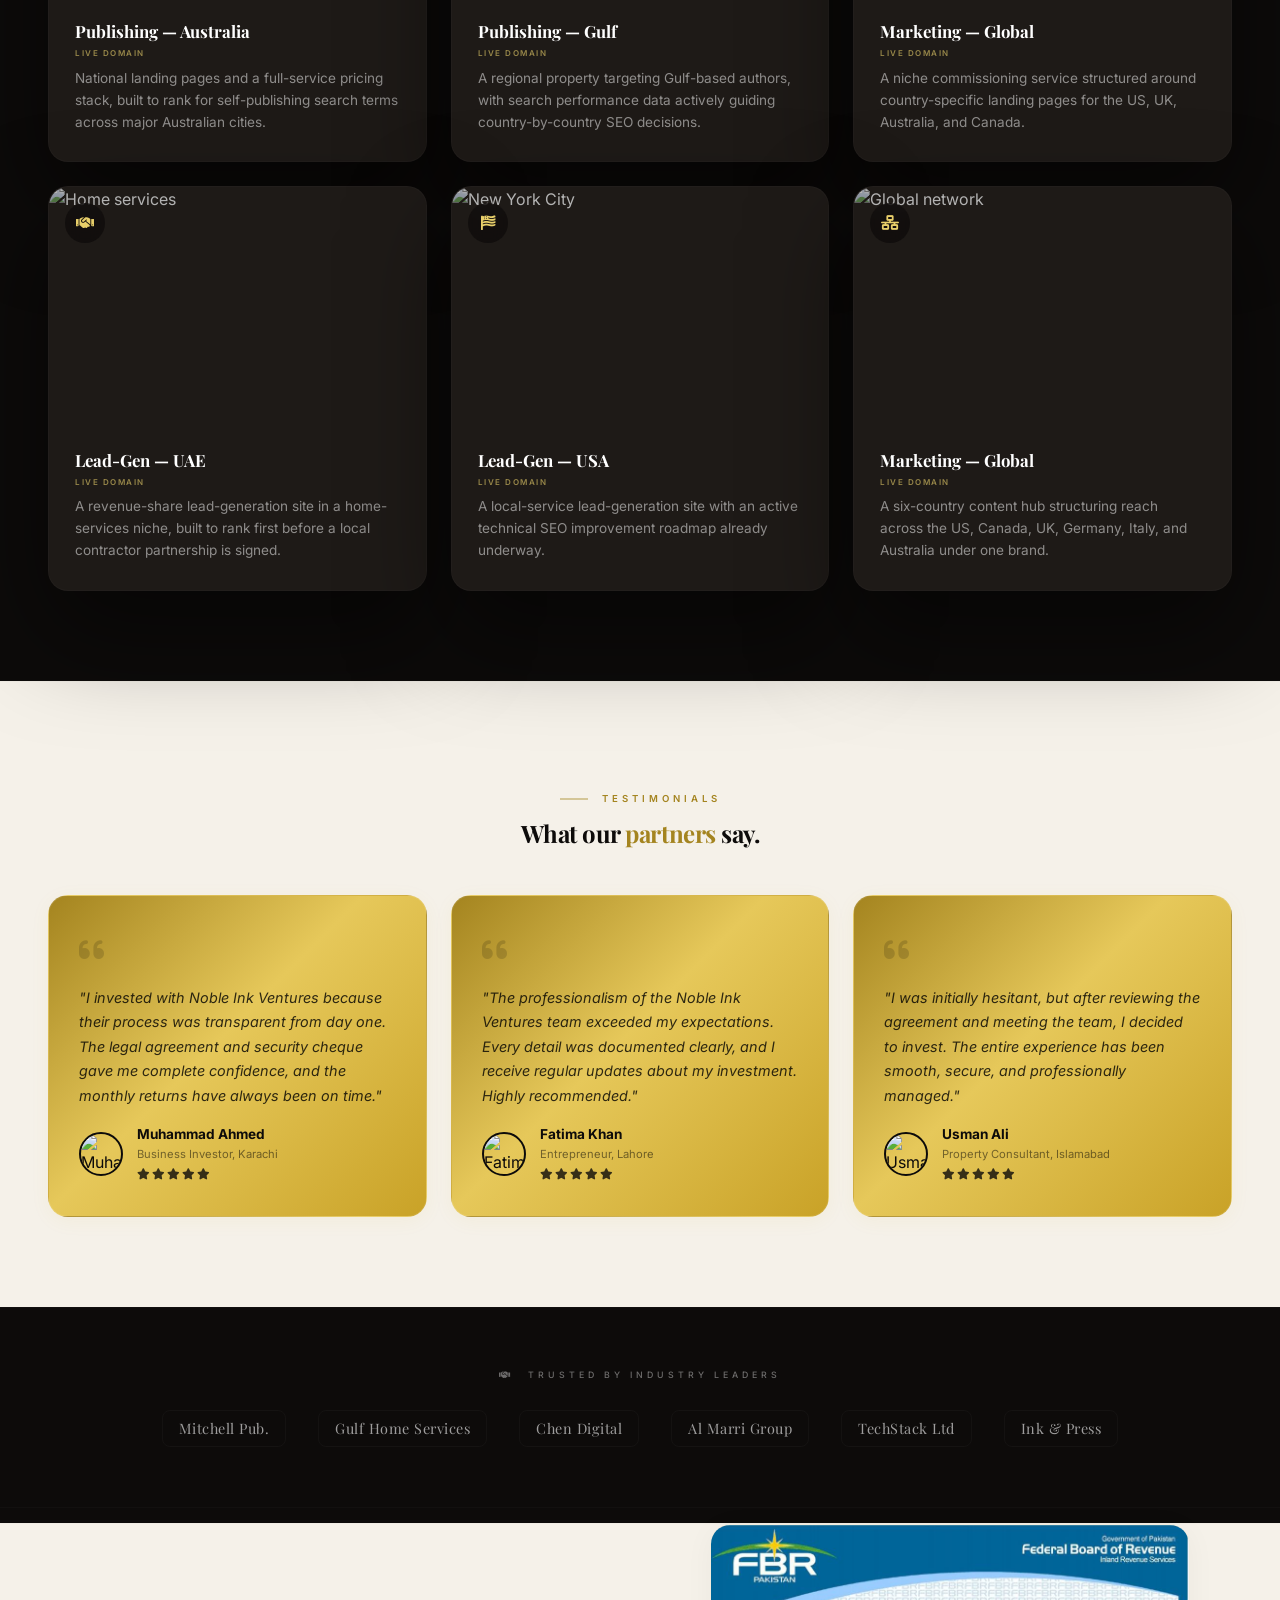
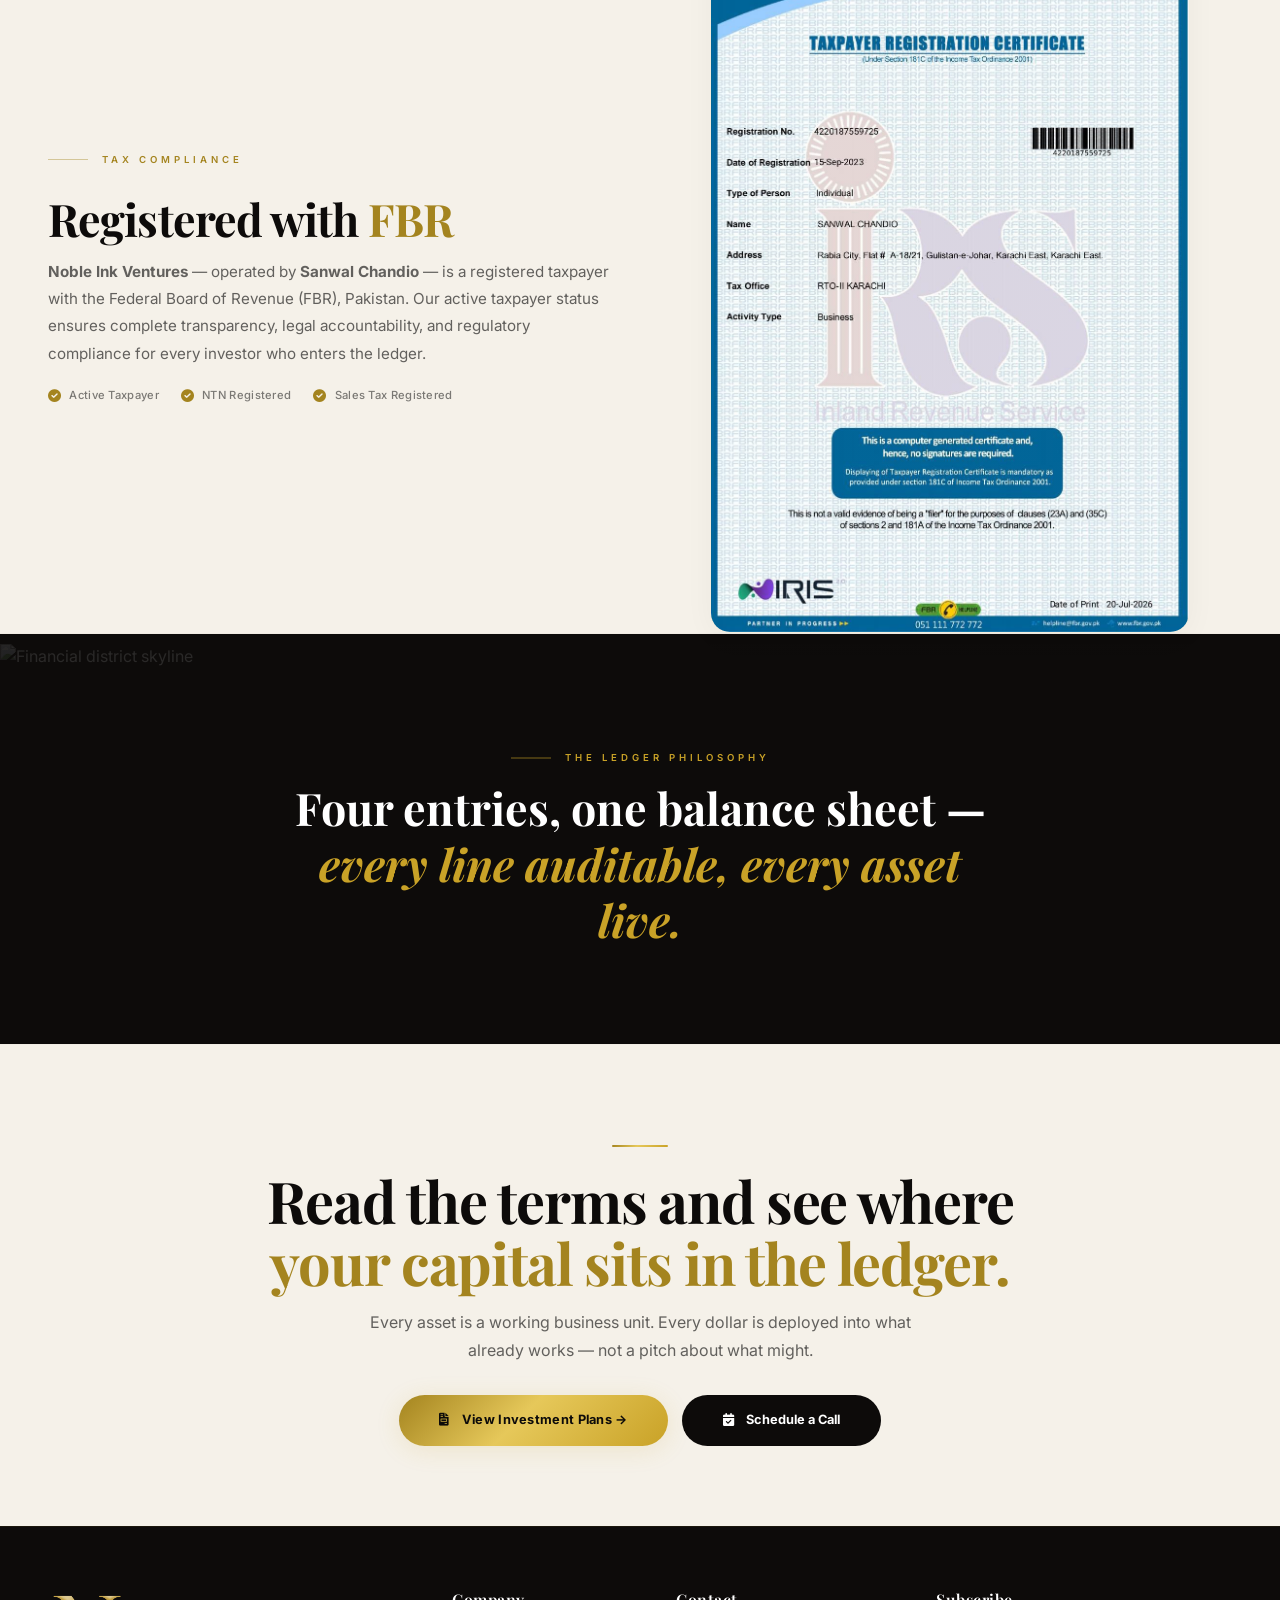
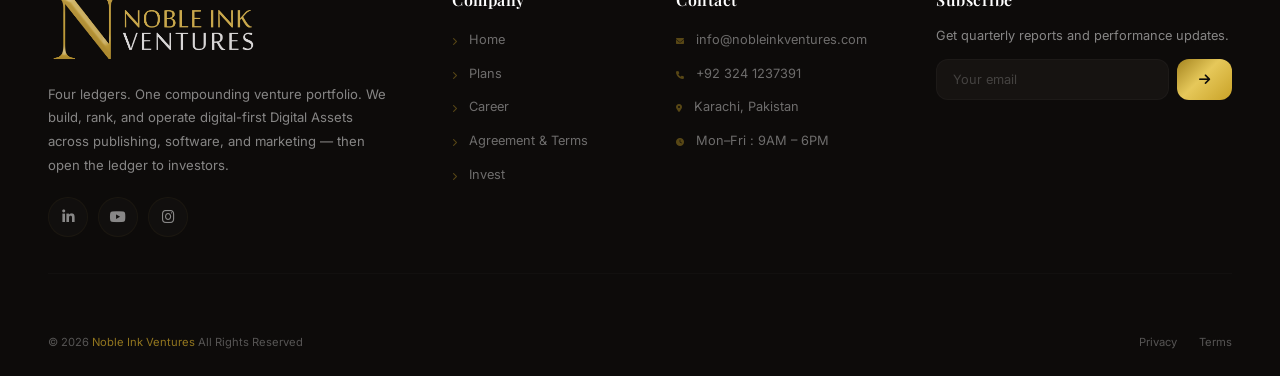
==== commit e8845a48: "Add files via upload" ====
--- a/index.html
+++ b/index.html
@@ -28,7 +28,7 @@
                 <li role="none"><a href="index.html" role="menuitem" class="active">Home</a></li>
                 <li role="none"><a href="plans.html" role="menuitem">Plans</a></li>
                 <li role="none"><a href="#" role="menuitem">Career</a></li>
-                <li role="none"><a href="legal.html" role="menuitem">Legal</a></li>
+                <li role="none"><a href="agreement-and-terms.html" role="menuitem">Agreement & Terms</a></li>
                 <li role="none"><a href="#" role="menuitem" class="nav-cta">Invest</a></li>
             </ul>
 
@@ -63,7 +63,7 @@
 
                 <div class="hero-actions">
                     <a href="plans.html" class="btn-primary"><i class="fas fa-chart-simple"></i> View Investment Plans</a>
-                    <a href="legal.html" class="btn-secondary"><i class="fas fa-play-circle"></i> See Legalities</a>
+                    <a href="agreement-and-terms.html" class="btn-secondary"><i class="fas fa-play-circle"></i> See Legalities</a>
                 </div>
 
                 <div class="hero-stats">
@@ -165,7 +165,7 @@
     <section class="guarantee guarantee-list-section" id="guarantee">
         <div class="guarantee-list">
                     <div class="guarantee-item">
-                        <div class="item-icon"><i class="fas fa-file-invoice"></i></div>
+                        <!-- <div class="item-icon"><i class="fas fa-file-invoice"></i></div> -->
                         <div class="item-body">
                             <h4>Security Cheque</h4>
                             <p>Issued directly against your invested amount, held as tangible surety and governed by clear, written encashment conditions.</p>
@@ -174,7 +174,7 @@
                     </div>
 
                     <div class="guarantee-item">
-                        <div class="item-icon"><i class="fas fa-file-signature"></i></div>
+                        <!-- <div class="item-icon"><i class="fas fa-file-signature"></i></div> -->
                         <div class="item-body">
                             <h4>Signed Legal Agreement</h4>
                             <p>A formal contract between you and the Company that defines your investment terms, your rights, and your exit — not a set of app terms you scrolled past.</p>
@@ -451,55 +451,61 @@
             <div class="testimonials-grid">
 
                 <div class="testimonial-card">
-                    <div class="quote-icon"><i class="fas fa-quote-left"></i></div>
-                    <blockquote>
-                        "Noble Ink Ventures delivered exactly what they promised — a ranking, revenue-generating asset. Their organic-first approach is refreshingly transparent."
-                    </blockquote>
-                    <div class="testimonial-author">
-                        <div class="author-avatar">
-                            <img src="https://images.unsplash.com/photo-1519085360753-af0119f7cbe7?w=100&h=100&fit=crop&crop=faces&auto=format" alt="James Mitchell" loading="lazy" />
-                        </div>
-                        <div>
-                            <div class="author-name">James Mitchell</div>
-                            <div class="author-role">Founder, Mitchell Publishing</div>
-                            <div class="stars"><i class="fas fa-star"></i><i class="fas fa-star"></i><i class="fas fa-star"></i><i class="fas fa-star"></i><i class="fas fa-star"></i></div>
-                        </div>
-                    </div>
-                </div>
-
-                <div class="testimonial-card">
-                    <div class="quote-icon"><i class="fas fa-quote-left"></i></div>
-                    <blockquote>
-                        "We partnered with Noble Ink for our lead-gen site in the UAE. Within 90 days, we were ranking page one. The revenue-share model is a win-win."
-                    </blockquote>
-                    <div class="testimonial-author">
-                        <div class="author-avatar">
-                            <img src="https://images.unsplash.com/photo-1573497019940-1c28c88b4f3e?w=100&h=100&fit=crop&crop=faces&auto=format" alt="Aisha Al Marri" loading="lazy" />
-                        </div>
-                        <div>
-                            <div class="author-name">Aisha Al Marri</div>
-                            <div class="author-role">CEO, Gulf Home Services</div>
-                            <div class="stars"><i class="fas fa-star"></i><i class="fas fa-star"></i><i class="fas fa-star"></i><i class="fas fa-star"></i><i class="fas fa-star"></i></div>
-                        </div>
-                    </div>
-                </div>
-
-                <div class="testimonial-card">
-                    <div class="quote-icon"><i class="fas fa-quote-left"></i></div>
-                    <blockquote>
-                        "Their technical SEO and content production is world-class. We've seen a 200% increase in organic traffic across our portfolio in just six months."
-                    </blockquote>
-                    <div class="testimonial-author">
-                        <div class="author-avatar">
-                            <img src="https://images.unsplash.com/photo-1472099645785-5658abf4ff4e?w=100&h=100&fit=crop&crop=faces&auto=format" alt="David Chen" loading="lazy" />
-                        </div>
-                        <div>
-                            <div class="author-name">David Chen</div>
-                            <div class="author-role">Director, Chen Digital Group</div>
-                            <div class="stars"><i class="fas fa-star"></i><i class="fas fa-star"></i><i class="fas fa-star"></i><i class="fas fa-star"></i><i class="fas fa-star"></i></div>
-                        </div>
-                    </div>
-                </div>
+    <div class="quote-icon"><i class="fas fa-quote-left"></i></div>
+    <blockquote>
+        "I invested with Noble Ink Ventures because their process was transparent from day one. The legal agreement and security cheque gave me complete confidence, and the monthly returns have always been on time."
+    </blockquote>
+    <div class="testimonial-author">
+        <div class="author-avatar">
+            <img src="https://img.magnific.com/free-photo/portrait-young-bearded-businessman-with-black-eyeglasses_23-2147941450.jpg?semt=ais_hybrid&w=740&q=80" alt="Muhammad Ahmed" loading="lazy" />
+        </div>
+        <div>
+            <div class="author-name">Muhammad Ahmed</div>
+            <div class="author-role">Business Investor, Karachi</div>
+            <div class="stars">
+                <i class="fas fa-star"></i><i class="fas fa-star"></i><i class="fas fa-star"></i><i class="fas fa-star"></i><i class="fas fa-star"></i>
+            </div>
+        </div>
+    </div>
+</div>
+
+<div class="testimonial-card">
+    <div class="quote-icon"><i class="fas fa-quote-left"></i></div>
+    <blockquote>
+        "The professionalism of the Noble Ink Ventures team exceeded my expectations. Every detail was documented clearly, and I receive regular updates about my investment. Highly recommended."
+    </blockquote>
+    <div class="testimonial-author">
+        <div class="author-avatar">
+            <img src="https://img.magnific.com/premium-photo/woman-hijab-with-tablet-her-hand_1060941-1469.jpg?semt=ais_hybrid&w=740&q=80" alt="Fatima Khan" loading="lazy" />
+        </div>
+        <div>
+            <div class="author-name">Fatima Khan</div>
+            <div class="author-role">Entrepreneur, Lahore</div>
+            <div class="stars">
+                <i class="fas fa-star"></i><i class="fas fa-star"></i><i class="fas fa-star"></i><i class="fas fa-star"></i><i class="fas fa-star"></i>
+            </div>
+        </div>
+    </div>
+</div>
+
+<div class="testimonial-card">
+    <div class="quote-icon"><i class="fas fa-quote-left"></i></div>
+    <blockquote>
+        "I was initially hesitant, but after reviewing the agreement and meeting the team, I decided to invest. The entire experience has been smooth, secure, and professionally managed."
+    </blockquote>
+    <div class="testimonial-author">
+        <div class="author-avatar">
+            <img src="https://img.magnific.com/premium-photo/modern-stylish-pakistani-man-with-dark-beard-light-clothes-stands-white-columns_790807-2259.jpg?semt=ais_hybrid&w=740&q=80" alt="Usman Ali" loading="lazy" />
+        </div>
+        <div>
+            <div class="author-name">Usman Ali</div>
+            <div class="author-role">Property Consultant, Islamabad</div>
+            <div class="stars">
+                <i class="fas fa-star"></i><i class="fas fa-star"></i><i class="fas fa-star"></i><i class="fas fa-star"></i><i class="fas fa-star"></i>
+            </div>
+        </div>
+    </div>
+</div>
 
             </div>
 
@@ -573,7 +579,7 @@
             <p class="section-intro">Every asset is a working business unit. Every dollar is deployed into what already works — not a pitch about what might.</p>
             <div class="cta-btn-wrap">
                 <a href="plans.html" class="btn-primary"><i class="fas fa-file-invoice"></i> View Investment Plans →</a>
-                <a href="legal.html" class="btn-light"><i class="fas fa-calendar-check"></i> Schedule a Call</a>
+                <a href="agreement-and-terms.html" class="btn-light"><i class="fas fa-calendar-check"></i> Schedule a Call</a>
             </div>
         </div>
     </section>
@@ -607,7 +613,7 @@
                         <li><a href="index.html"><i class="fas fa-chevron-right"></i> Home</a></li>
                         <li><a href="plans.html"><i class="fas fa-chevron-right"></i> Plans</a></li>
                         <li><a href="#"><i class="fas fa-chevron-right"></i> Career</a></li>
-                        <li><a href="legal.html"><i class="fas fa-chevron-right"></i> Legal</a></li>
+                        <li><a href="agreement-and-terms.html"><i class="fas fa-chevron-right"></i> Agreement & Terms</a></li>
                         <li><a href="#"><i class="fas fa-chevron-right"></i> Invest</a></li>
                     </ul>
                 </div>
--- a/style.css
+++ b/style.css
@@ -267,7 +267,7 @@
             padding: 12px 0;
             background: rgba(13, 11, 10, 0.75);
             backdrop-filter: blur(24px) saturate(1.4);
-            border-bottom: 1px solid rgba(255, 255, 255, 0.02);
+            border-bottom: 1px solid rgba(255, 255, 255);
             transition: var(--transition);
         }
 
@@ -714,61 +714,145 @@
         }
 
         .guarantee-item {
-            background: var(--gold-gradient);
-            border-radius: var(--radius);
-            padding: 28px 32px;
-            flex: 1;
-            transition: var(--transition);
-            box-shadow: 0 4px 20px rgba(201, 162, 39, 0.15);
-            border: none;
-            display: flex;
-            align-items: flex-start;
-            gap: 18px;
-        }
-
-        .guarantee-item:hover {
-            transform: translateY(-4px);
-            box-shadow: 0 12px 40px rgba(201, 162, 39, 0.25);
-        }
-
-        .guarantee-item .item-icon {
-            width: 44px;
-            height: 44px;
-            min-width: 44px;
-            border-radius: 50%;
-            background: var(--white);
-            display: flex;
-            align-items: center;
-            justify-content: center;
-            color: var(--black);
-            font-size: 1.1rem;
-            border: none;
-        }
-
-        .guarantee-item .item-body h4 {
-            font-family: var(--font-serif);
-            font-size: 1rem;
-            font-weight: 700;
-            color: var(--black);
-            margin-bottom: 2px;
-        }
-
-        .guarantee-item .item-body p {
-            font-size: 0.85rem;
-            color: rgba(0, 0, 0, 0.7);
-            line-height: 1.7;
-        }
-
-        .guarantee-item .item-body .tag {
-            display: inline-block;
-            font-size: 0.45rem;
-            text-transform: uppercase;
-            letter-spacing: 1.5px;
-            color: var(--black);
-            font-weight: 600;
-            margin-top: 6px;
-            opacity: 0.6;
-        }
+    position: relative;
+    overflow: hidden;
+    border-radius: 18px;
+    padding: 30px;
+    flex: 1;
+    display: flex;
+    align-items: flex-end;
+    gap: 18px;
+    transition: 0.4s ease;
+    background-size: cover;
+    height: 300px;
+    background-position: center;
+    background-repeat: no-repeat;
+    min-height: 220px;
+    box-shadow: 0 10px 35px rgba(0,0,0,.12);
+}
+
+/* Different Background Images */
+.guarantee-item:nth-child(1) {
+    background-image: url("https://www.ipsmea.com/wp-content/uploads/2020/10/Cheque-2.jpg");
+}
+
+.guarantee-item:nth-child(2) {
+    background-image: url("https://legiit-service.s3.amazonaws.com/51feaa5b847cc05c5a0ef838eef3ebee/d2b06f1af14c44a8b0d5b926bb5099b9.jpg");
+}
+
+/* Black Overlay */
+.guarantee-item::before {
+    content: "";
+    position: absolute;
+    inset: 0;
+    background: linear-gradient(
+        180deg,
+        rgba(0,0,0,.55),
+        rgba(0,0,0,.75)
+    );
+    z-index: 1;
+    transition: .4s;
+}
+
+.guarantee-item:hover::before {
+    background: linear-gradient(
+        180deg,
+        rgba(0,0,0,.40),
+        rgba(0,0,0,.65)
+    );
+}
+
+.guarantee-item:hover {
+    transform: translateY(-8px);
+    box-shadow: 0 18px 45px rgba(0,0,0,.25);
+}
+
+/* Keep Content Above Overlay */
+.guarantee-item > * {
+    position: relative;
+    z-index: 2;
+}
+
+/* Icon */
+.guarantee-item .item-icon{
+    width:60px;
+    height:60px;
+    min-width:60px;
+    border-radius:50%;
+    background:rgba(255,255,255,.12);
+    backdrop-filter:blur(8px);
+    border:1px solid rgba(255,255,255,.18);
+    display:flex;
+    align-items:center;
+    justify-content:center;
+    color:#fff;
+    font-size:1.4rem;
+    transition:.4s;
+}
+
+.guarantee-item:hover .item-icon{
+    background:#c9a227;
+    color:#111;
+    transform:rotate(-8deg) scale(1.08);
+}
+
+/* Heading */
+.guarantee-item .item-body h4{
+    color:#fff;
+    font-size:1.25rem;
+    font-weight:700;
+    margin:0 0 10px;
+    font-family:var(--font-serif);
+}
+
+/* Paragraph */
+.guarantee-item .item-body p{
+    color:rgba(255,255,255,.88);
+    line-height:1.8;
+    font-size:.95rem;
+    margin-bottom:18px;
+}
+
+/* Tag */
+.guarantee-item .tag{
+    display:inline-flex;
+    align-items:center;
+    gap:8px;
+    padding:8px 14px;
+    border-radius:50px;
+    background:rgba(201,162,39,.18);
+    border:1px solid rgba(201,162,39,.35);
+    color:#f6d76c;
+    font-size:.72rem;
+    font-weight:600;
+    letter-spacing:1px;
+    text-transform:uppercase;
+}
+
+.guarantee-item .tag i{
+    color:#f6d76c;
+}
+
+/* Responsive */
+@media (max-width:768px){
+
+    .guarantee-item{
+        min-height:auto;
+        padding:24px;
+    }
+
+    .guarantee-item .item-icon{
+        width:50px;
+        height:50px;
+        min-width:50px;
+        font-size:1.2rem;
+    }
+
+    .guarantee-item .item-body h4{
+        font-size:1.1rem;
+    }
+
+}
 
         .guarantee-image {
             display: flex;
@@ -2271,6 +2355,7 @@
 }
 .investment-plans .section-heading {
     color: var(--white);
+    font-size: 35px;
 }
 .investment-plans .section-heading .gold {
     color: var(--gold);
@@ -2401,9 +2486,10 @@
 .plan-card .plan-btn {
     display: inline-flex;
     align-items: center;
+    justify-content: center;
     gap: 8px;
-    background: var(--black);
-    color: var(--white);
+    background: #25D366;
+    color: #fff;
     font-weight: 700;
     font-size: 0.7rem;
     padding: 10px 28px;
@@ -2415,13 +2501,20 @@
     cursor: pointer;
     font-family: var(--font-sans);
     margin-top: auto;
+    border: 2px solid white;
+    margin-top: 20px;
+    text-decoration: none;
+}
+
+.plan-card .plan-btn i {
+    font-size: 1rem;
 }
 
 .plan-card .plan-btn:hover {
     transform: scale(1.04);
-    background: var(--white);
-    color: var(--black);
-    box-shadow: 0 8px 24px rgba(0, 0, 0, 0.15);
+    background: #1ebe5d;
+    color: #fff;
+    box-shadow: 0 8px 24px rgba(37, 211, 102, 0.35);
 }
 
 /* ---- Extended Duration Section ---- */
@@ -2583,137 +2676,151 @@
            LEGAL AGREEMENT — White Background
         ============================================================ */
 .legal-agreement {
-    padding: 150px 0 90px;
+    padding: 100px 0 80px;
+    background: #f8f9fa;
+    color: #1a1a1a;
+}
+
+.legal-wrapper {
+    max-width: 880px;
+    margin: 0 auto;
     background: white;
-    color: var(--black);
-    border-top: 1px solid rgba(0, 0, 0, 0.03);
-    border-bottom: 1px solid rgba(0, 0, 0, 0.03);
-}
-
-.legal-wrapper {
-    max-width: 820px;
-    margin: 0 auto;
-    background: var(--white-pure);
-    border-radius: var(--radius);
-    padding: 48px 56px;
-    box-shadow: 0 4px 40px rgba(0, 0, 0, 0.02);
-    border: 1px solid rgba(0, 0, 0, 0.1);
-}
-
-/* Document Header */
+    padding: 65px 55px;
+    border-radius: 12px;
+    box-shadow: 0 15px 60px rgba(0,0,0,0.1);
+    border: 1px solid #ddd;
+    font-family: 'Georgia', 'Times New Roman', serif;
+}
+
+/* Header */
 .legal-header {
     text-align: center;
-    margin-bottom: 32px;
+    margin-bottom: 40px;
 }
 
 .legal-header h1 {
-    font-family: var(--font-serif);
-    font-size: 2.2rem;
+    font-size: 2.6rem;
+    font-weight: 800;
+    color: #1a1a1a;
+    margin-bottom: 5px;
+}
+
+.legal-subtitle {
+    font-size: 1.1rem;
+    color: #9c6b2e;
+    font-weight: 600;
+}
+
+.legal-divider {
+    width: 100px;
+    height: 3px;
+    background: linear-gradient(to right, #9c6b2e, #d4a017);
+    margin: 20px auto;
+    border-radius: 3px;
+}
+
+.document-title {
+    font-size: 1.75rem;
     font-weight: 700;
-    color: var(--black);
-    letter-spacing: -0.5px;
-    margin-bottom: 4px;
-}
-
-.legal-header .legal-subtitle {
-    font-size: 0.9rem;
-    color: var(--gold-dark);
-    font-weight: 500;
-    letter-spacing: 0.5px;
-}
-
-.legal-divider {
-    width: 80px;
-    height: 2px;
-    background: var(--gold-gradient);
-    margin: 16px auto 0;
-    border-radius: 4px;
+    margin: 25px 0 8px;
+    letter-spacing: 1px;
+}
+
+.agreement-date {
+    font-size: 1.05rem;
+    color: #555;
+}
+
+/* Intro */
+.legal-intro {
+    margin-bottom: 45px;
+    padding: 25px;
+    background: #f9f5eb;
+    border-left: 6px solid #9c6b2e;
+}
+
+.parties-grid {
+    display: grid;
+    grid-template-columns: 1fr 1fr;
+    gap: 35px;
+    margin-top: 20px;
+}
+
+.party {
+    line-height: 1.85;
+    font-size: 1rem;
 }
 
 /* Body */
 .legal-body {
-    margin-bottom: 32px;
+    margin-bottom: 40px;
 }
 
 .legal-section {
-    margin-bottom: 24px;
-    padding-bottom: 20px;
-    border-bottom: 1px solid rgba(0, 0, 0, 0.04);
+    margin-bottom: 30px;
+    padding-bottom: 25px;
+    border-bottom: 1px solid #eeeeee;
 }
 
 .legal-section:last-child {
     border-bottom: none;
-    margin-bottom: 0;
-    padding-bottom: 0;
 }
 
 .legal-section h3 {
-    font-family: var(--font-serif);
-    font-size: 1.1rem;
+    font-size: 1.22rem;
     font-weight: 700;
-    color: var(--black);
-    margin-bottom: 6px;
-    letter-spacing: -0.2px;
+    color: #fff;
+    background: linear-gradient(to left , var(--gold),var(--gold-dark));
+    padding: 5px 10px;
+    border-radius: 5px;
+    margin-bottom: 12px;
 }
 
 .legal-section p {
-    font-size: 0.92rem;
+    font-size: 1rem;
     line-height: 1.8;
-    color: rgba(0, 0, 0, 0.75);
-    margin: 0;
+    color: #333;
 }
 
 .legal-section ul {
-    list-style: none;
-    padding-left: 0;
-    margin: 4px 0 0;
+    padding-left: 20px;
 }
 
 .legal-section ul li {
-    font-size: 0.92rem;
-    line-height: 1.8;
-    color: rgba(0, 0, 0, 0.75);
-    padding-left: 24px;
-    position: relative;
-}
-
-.legal-section ul li::before {
-    content: '•';
-    color: var(--gold-dark);
-    font-weight: 700;
-    position: absolute;
-    left: 4px;
-    top: 0;
-}
-
-/* Party Details Grid */
-.legal-party-details .details-grid {
-    display: grid;
-    grid-template-columns: 1fr 1fr;
-    gap: 4px 32px;
-    margin-top: 6px;
-}
-
-.legal-party-details .details-grid div {
-    font-size: 0.9rem;
+    margin-bottom: 8px;
     line-height: 1.7;
-    color: rgba(0, 0, 0, 0.75);
-}
-
-.legal-party-details .details-grid strong {
-    color: var(--black);
-    font-weight: 600;
+}
+
+/* Certificate */
+.certificate-section {
+    text-align: center;
+    /* margin: 40px 0; */
+    /* padding: 25px; */
+    /* border: 2px solid #9c6b2e; */
+    border-radius: 8px;
+    /* background: #fdfaf4; */
+}
+
+.fbr-certificate {
+    max-width: 100%;
+    height: auto;
+    /* border: 1px solid #ccc; */
+    padding: 0;
+    margin: 15px 0 10px;
+}
+
+.cert-note {
+    font-size: 0.95rem;
+    color: #555;
+    font-style: italic;
 }
 
 /* Signatures */
 .legal-signatures {
     display: flex;
     justify-content: space-between;
-    gap: 24px;
-    margin-top: 32px;
-    padding-top: 24px;
-    border-top: 2px solid var(--gold-dark);
-    opacity: 0.9;
+    padding-top: 30px;
+    /* border-top: 2px solid #9c6b2e; */
 }
 
 .signature-block {
@@ -2721,77 +2828,123 @@
     text-align: center;
 }
 
-.signature-block .signature-line {
-    width: 100%;
+.signature-line {
+    width: 80%;
     height: 1px;
-    background: rgba(0, 0, 0, 0.1);
-    margin-bottom: 6px;
-}
-
-.signature-block p {
-    font-size: 0.8rem;
-    font-weight: 600;
-    color: var(--black);
-    margin-bottom: 2px;
-}
-
-.signature-block span {
-    font-size: 0.7rem;
-    color: rgba(0, 0, 0, 0.3);
-    letter-spacing: 0.5px;
+    background: #333;
+    margin: 0 auto 12px;
 }
 
 /* Footer */
 .legal-footer {
     text-align: center;
-    margin-top: 28px;
-    padding-top: 16px;
-    border-top: 1px solid rgba(0, 0, 0, 0.04);
-}
-
-.legal-footer p {
-    font-size: 0.75rem;
-    color: rgba(0, 0, 0, 0.4);
-}
-
-.legal-footer i {
-    color: var(--gold-dark);
-    margin-right: 6px;
+    margin-top: 30px;
+    padding-top: 20px;
+    border-top: 1px solid #eee;
+    font-size: 0.9rem;
+    color: #666;
+}
+.legal-preamble{
+    margin-bottom: 20px;
+}
+.legal-preamble h3 {
+    font-size: 1.22rem;
+    font-weight: 700;
+    color: #fff;
+    background: linear-gradient(to left , var(--gold),var(--gold-dark));
+    padding: 5px 10px;
+    border-radius: 5px;
+    margin-bottom: 12px;
+}
+
+.legal-preamble p {
+    font-size: 1rem;
+    line-height: 1.8;
+    color: #333;
 }
 
 /* Responsive */
 @media (max-width: 768px) {
     .legal-wrapper {
-        padding: 28px 20px;
+        padding: 40px 10px;
     }
-    .legal-header h1 {
-        font-size: 1.6rem;
-    }
-    .legal-party-details .details-grid {
+    .parties-grid {
         grid-template-columns: 1fr;
-        gap: 2px;
+        gap: 25px;
     }
     .legal-signatures {
         flex-direction: column;
-        gap: 16px;
+        gap: 50px;
     }
-    .signature-block .signature-line {
-        width: 60%;
-        margin-left: auto;
-        margin-right: auto;
+    .legal-header h1{
+        font-size: 35px;
     }
-}
-
-@media (max-width: 480px) {
-    .legal-wrapper {
-        padding: 20px 16px;
-        border-radius: var(--radius-sm);
+    .document-title {
+        font-size: 18px;
     }
-    .legal-section h3 {
-        font-size: 1rem;
+    .legal-intro {
+        padding: 10px;
     }
-    .legal-section p,
-    .legal-section ul li {
-        font-size: 0.85rem;
+}
+
+/* Post Dated Cheque */
+.cheque-security-section{
+    margin-top: 50px;
+    padding: 35px;
+    border: 2px solid #d9b46a;
+    border-radius: 10px;
+    background: #fdfaf4;
+}
+
+.cheque-security-section h3{
+    font-size: 1.4rem;
+    text-align: center;
+    color: #fff;
+    background: linear-gradient(to left, var(--gold), var(--gold-dark));
+    padding: 10px 15px;
+    border-radius: 6px;
+    margin-bottom: 30px;
+}
+
+.cheque-security-content{
+    display: flex;
+    align-items: center;
+    flex-direction: column-reverse;
+    gap: 30px;
+}
+
+.cheque-image{
+    width: 320px;
+    max-width: 100%;
+    border-radius: 8px;
+    border: 1px solid #ccc;
+    box-shadow: 0 8px 25px rgba(0,0,0,.08);
+}
+
+.cheque-text{
+    flex: 1;
+    text-align: center;
+}
+
+.cheque-text p{
+    font-size: 1rem;
+    line-height: 1.9;
+    color: #333;
+    margin-bottom: 15px;
+}
+
+@media (max-width:768px){
+
+    .cheque-security-section{
+        padding:20px;
+    }
+
+    .cheque-security-content{
+        flex-direction: column;
+        text-align: center;
+    }
+
+    .cheque-image{
+        width:100%;
     }
 }
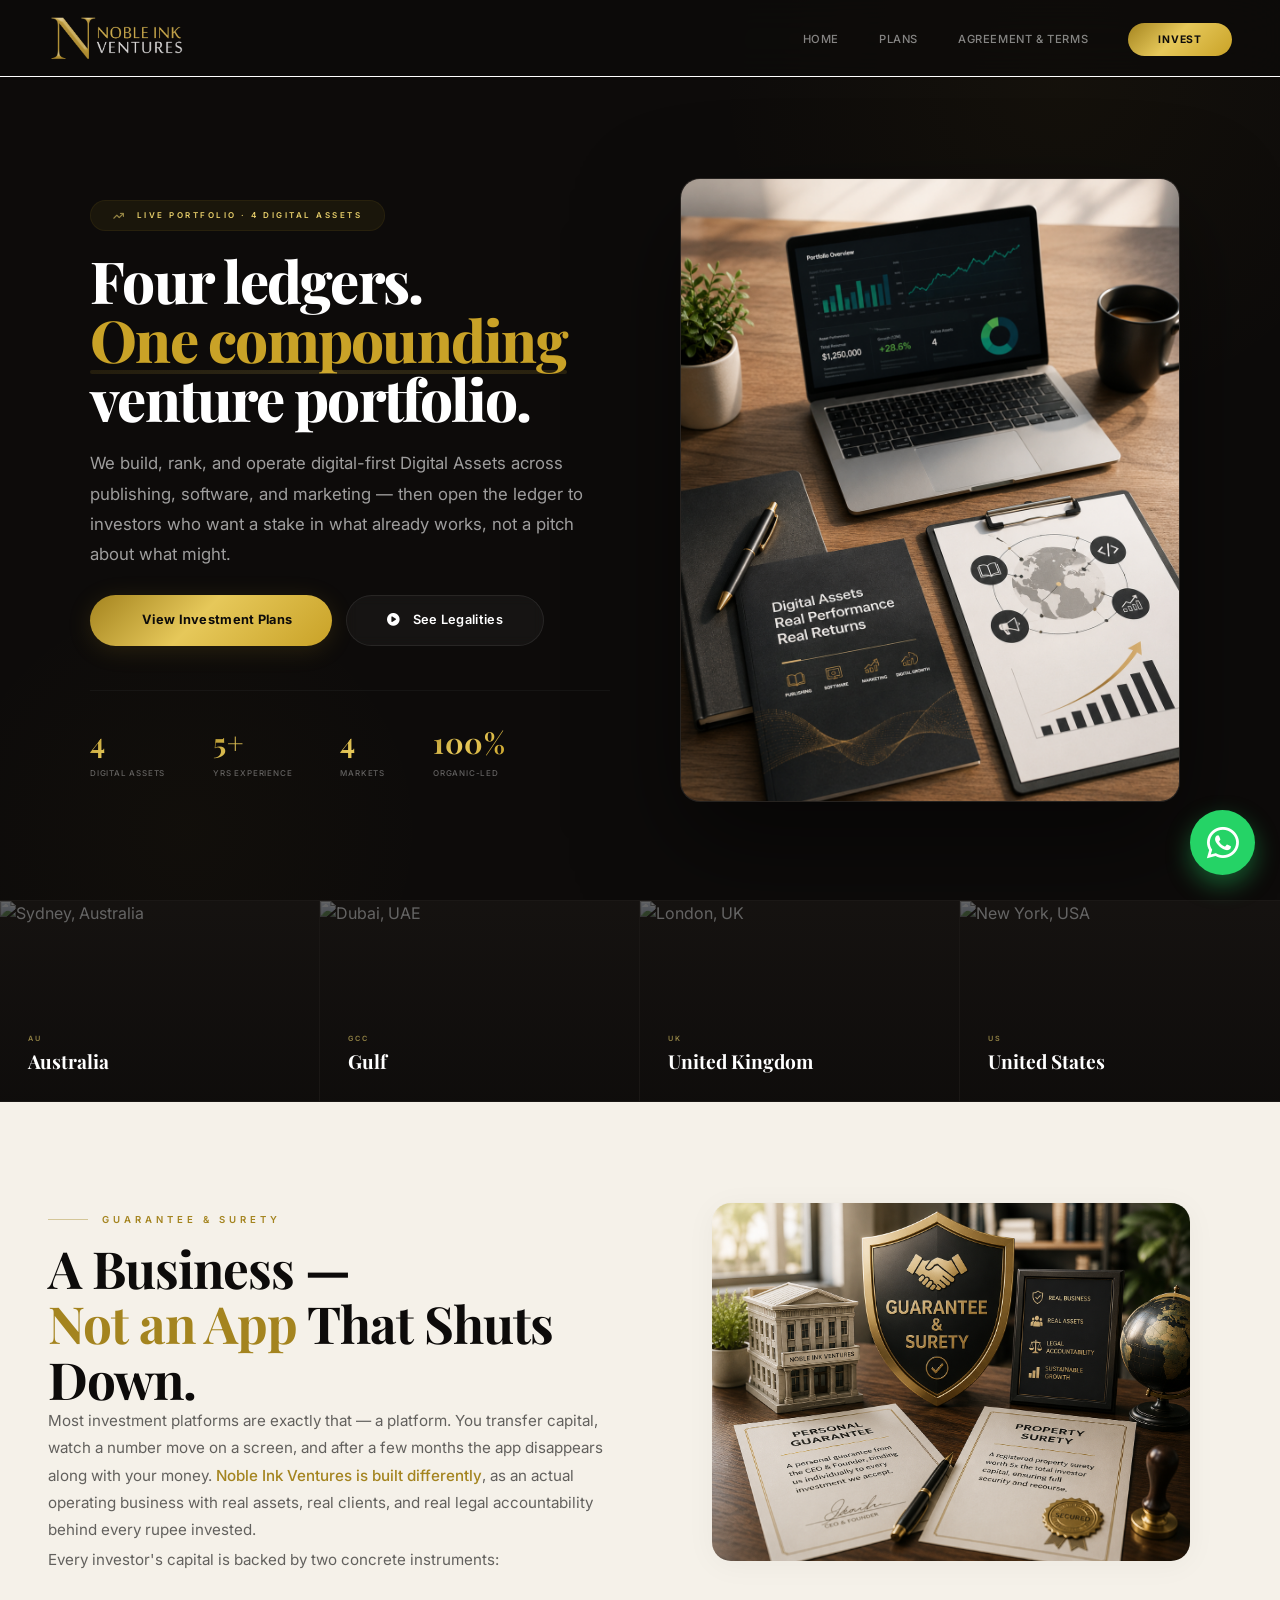
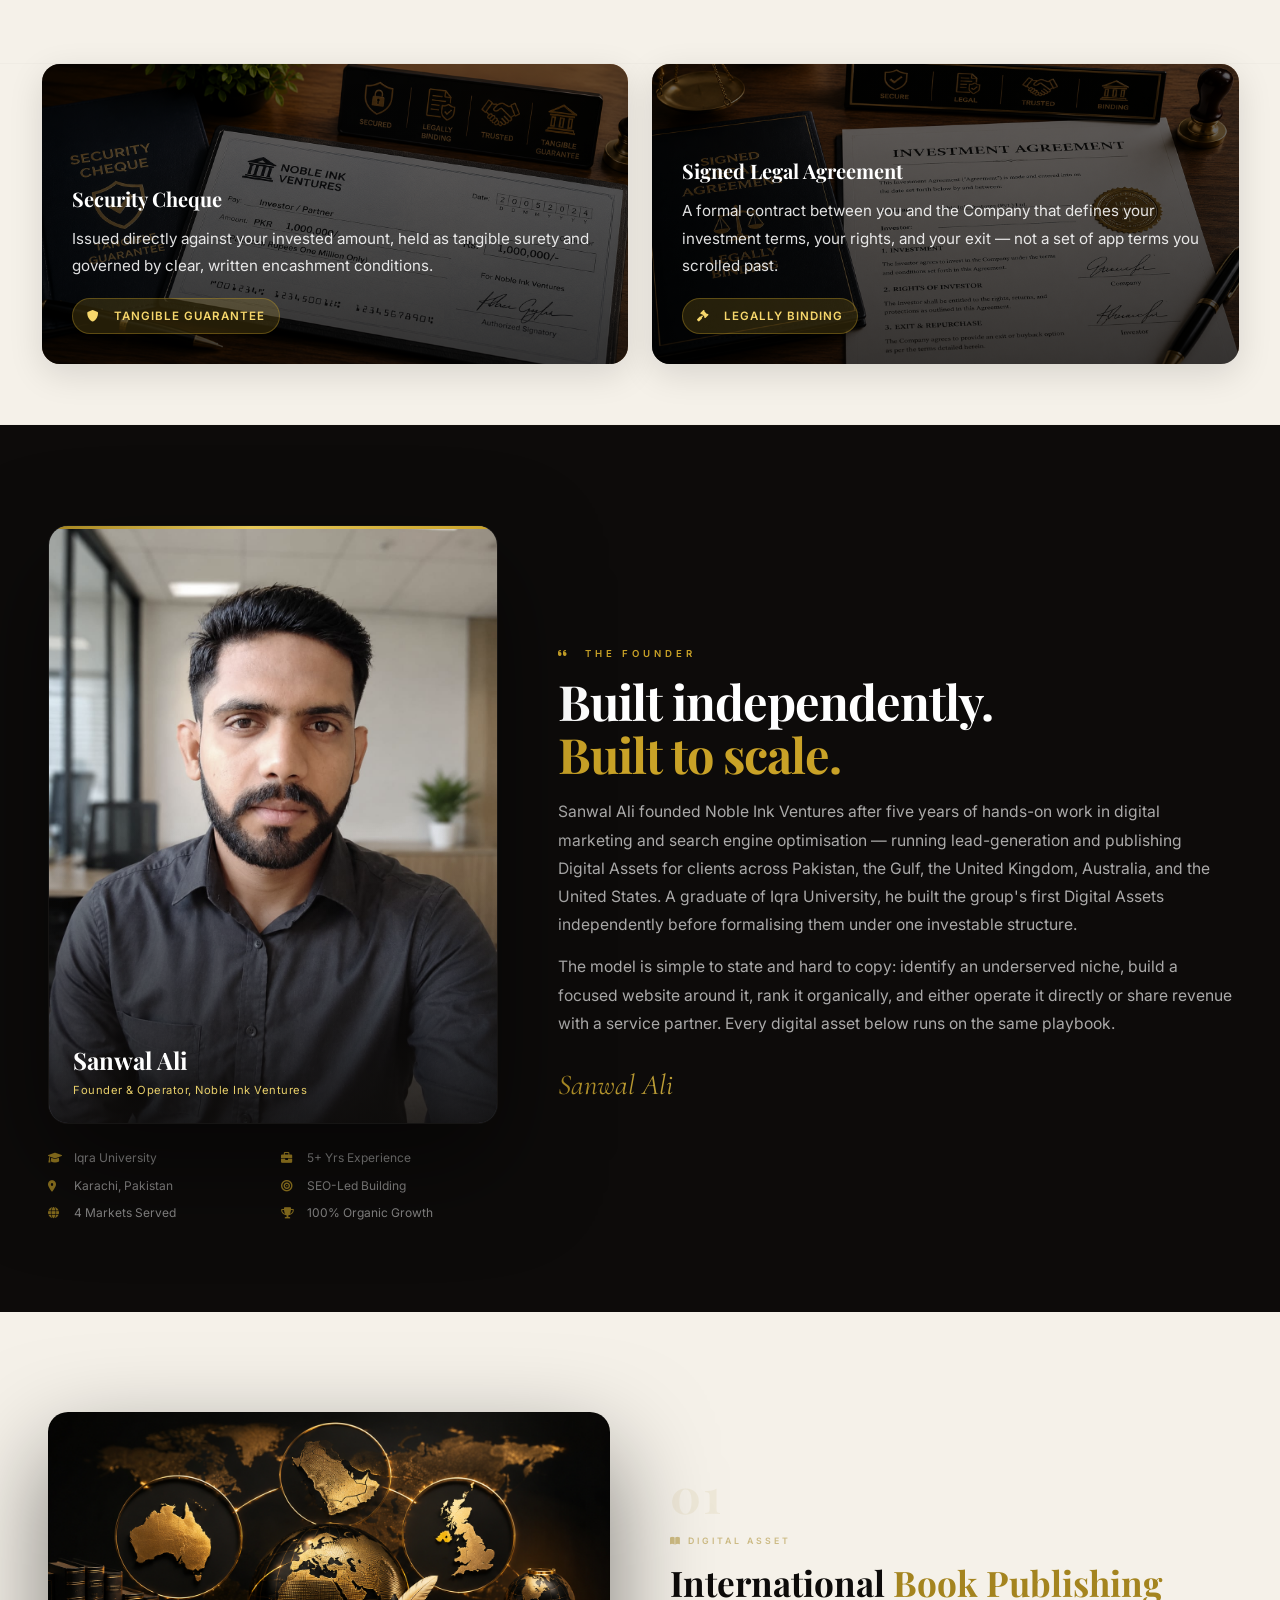
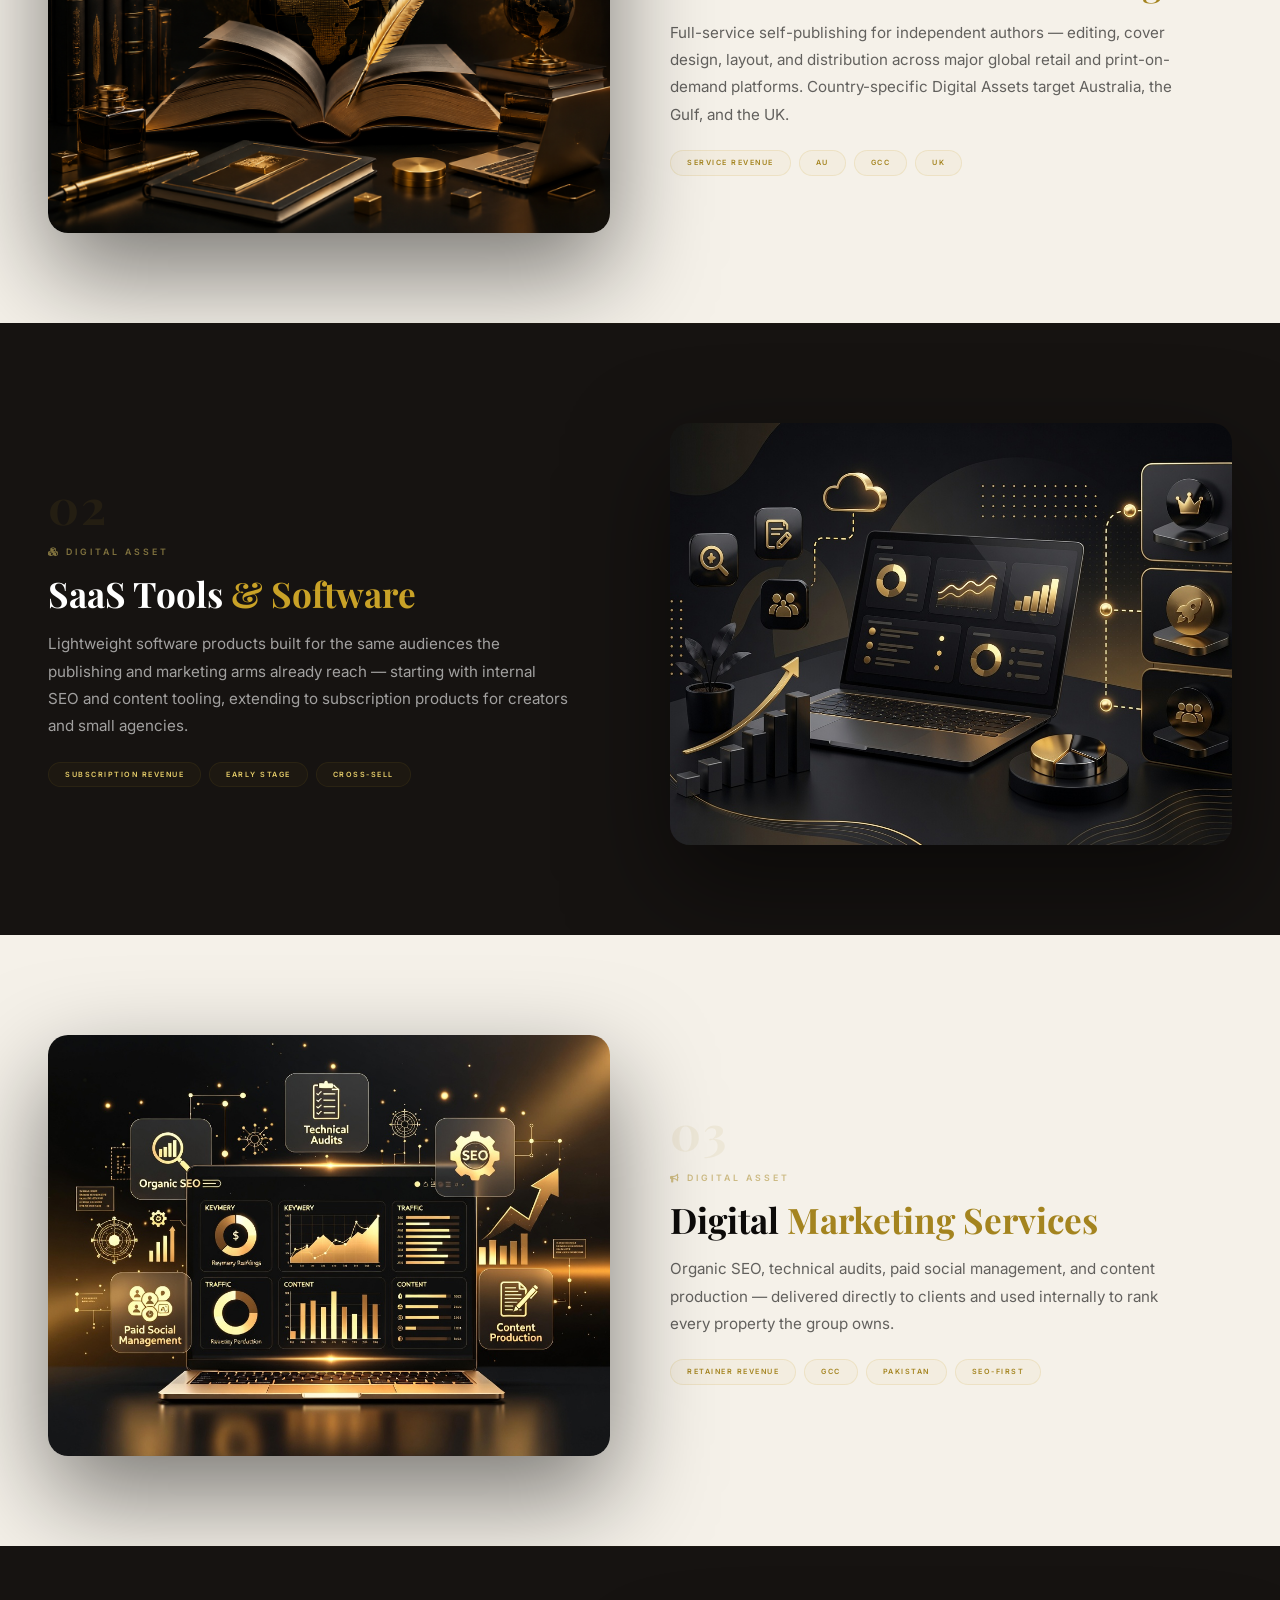
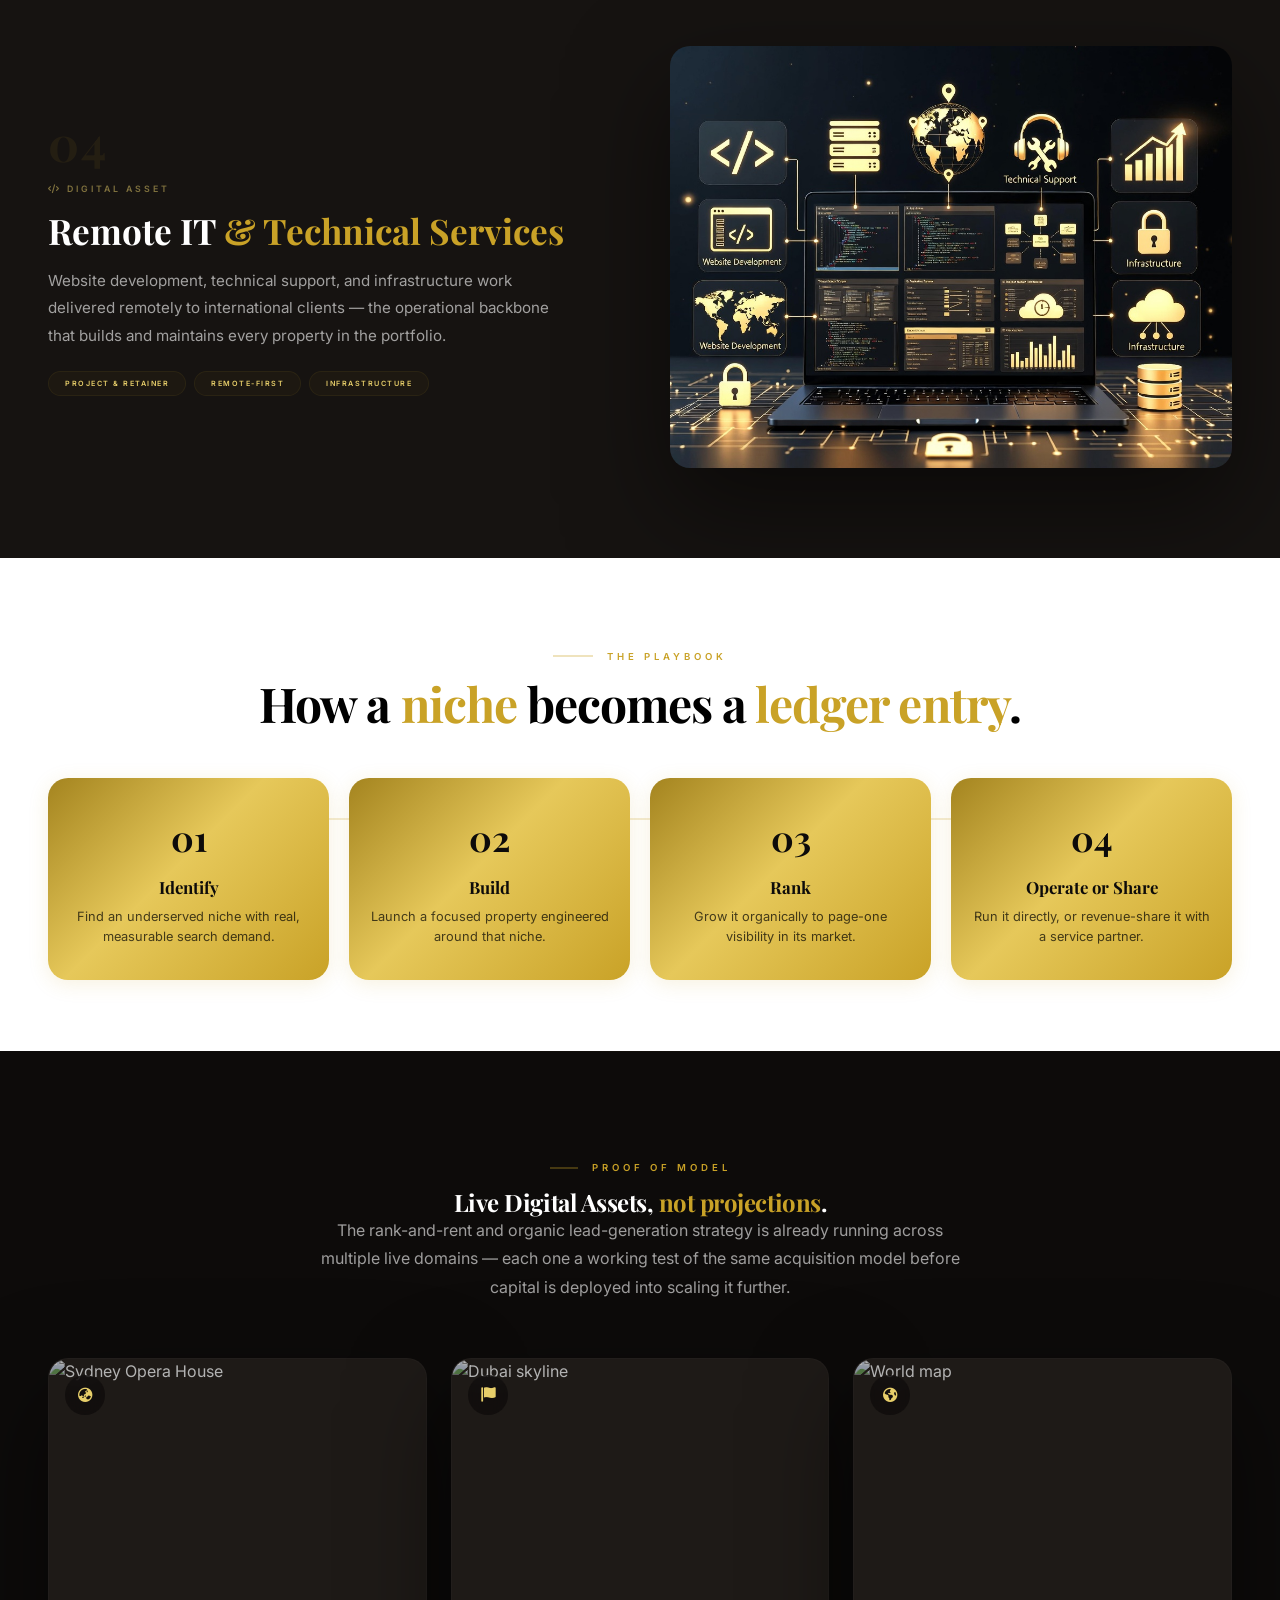
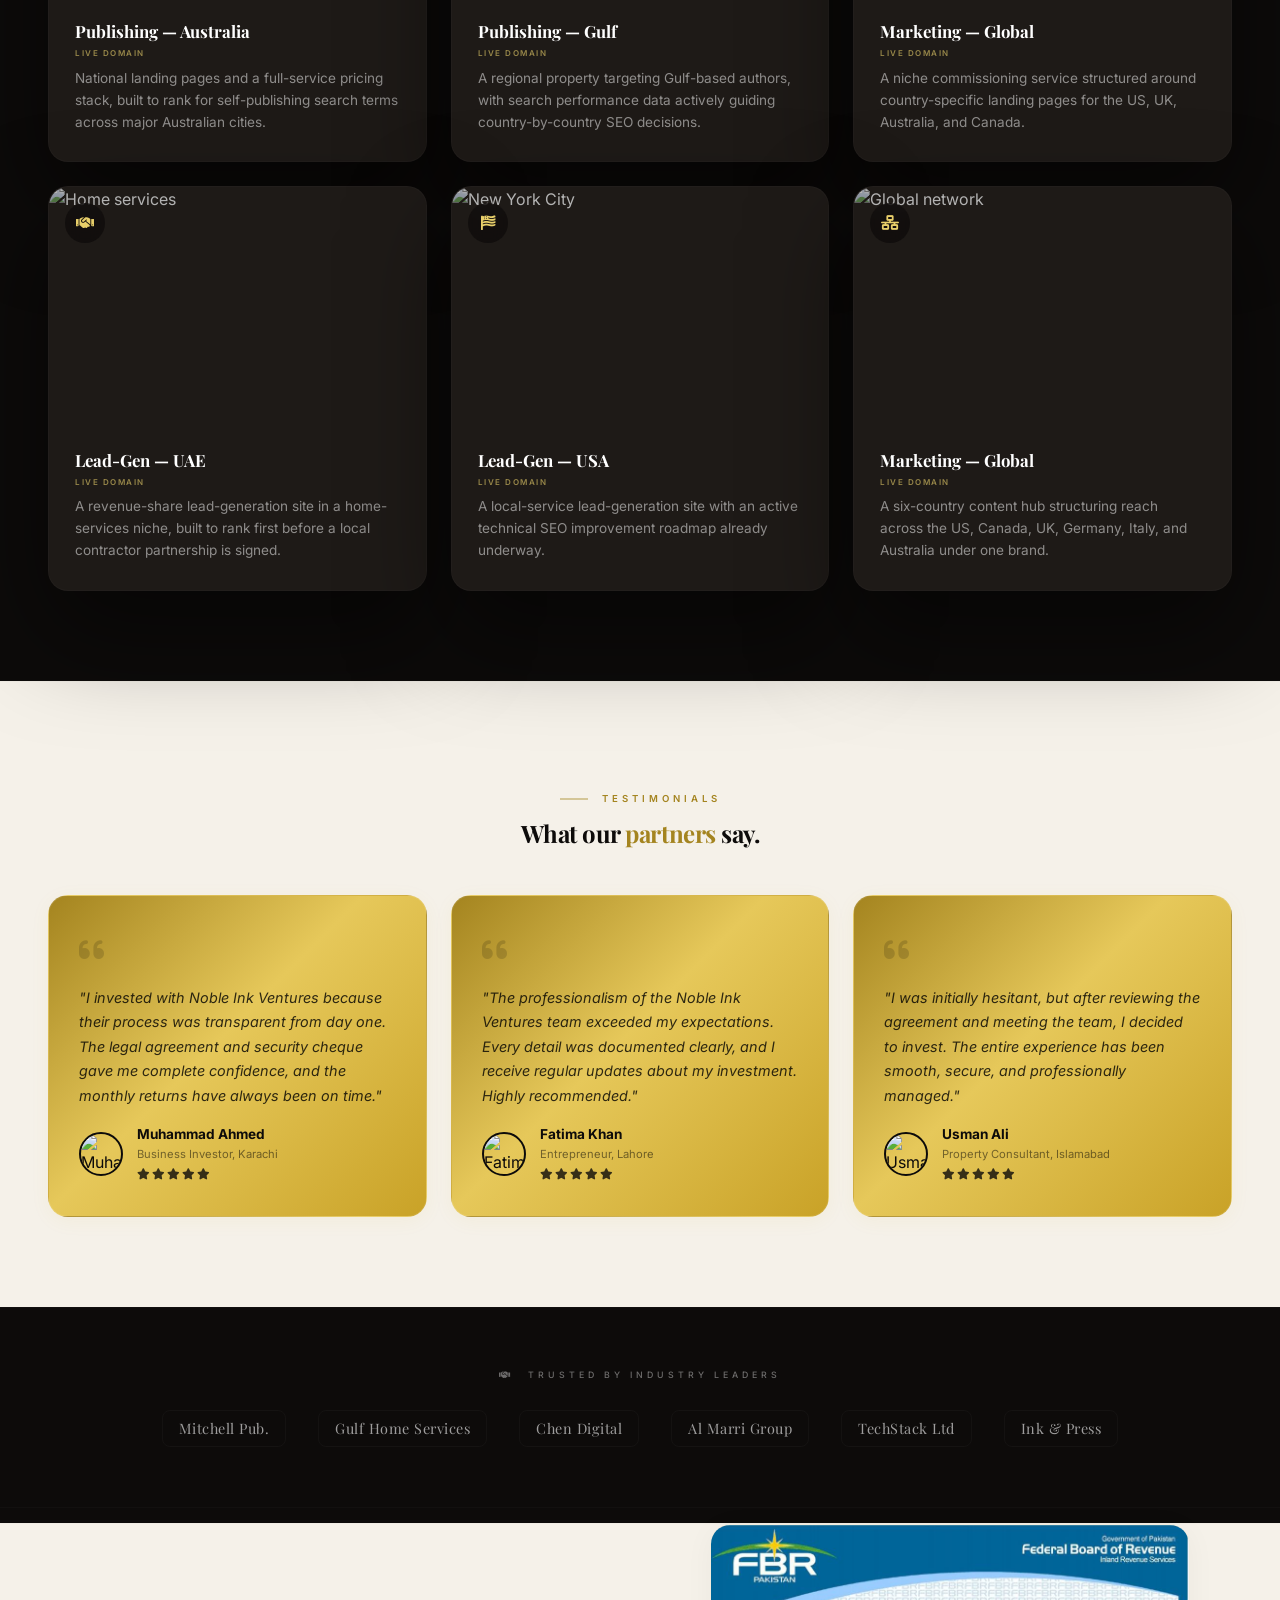
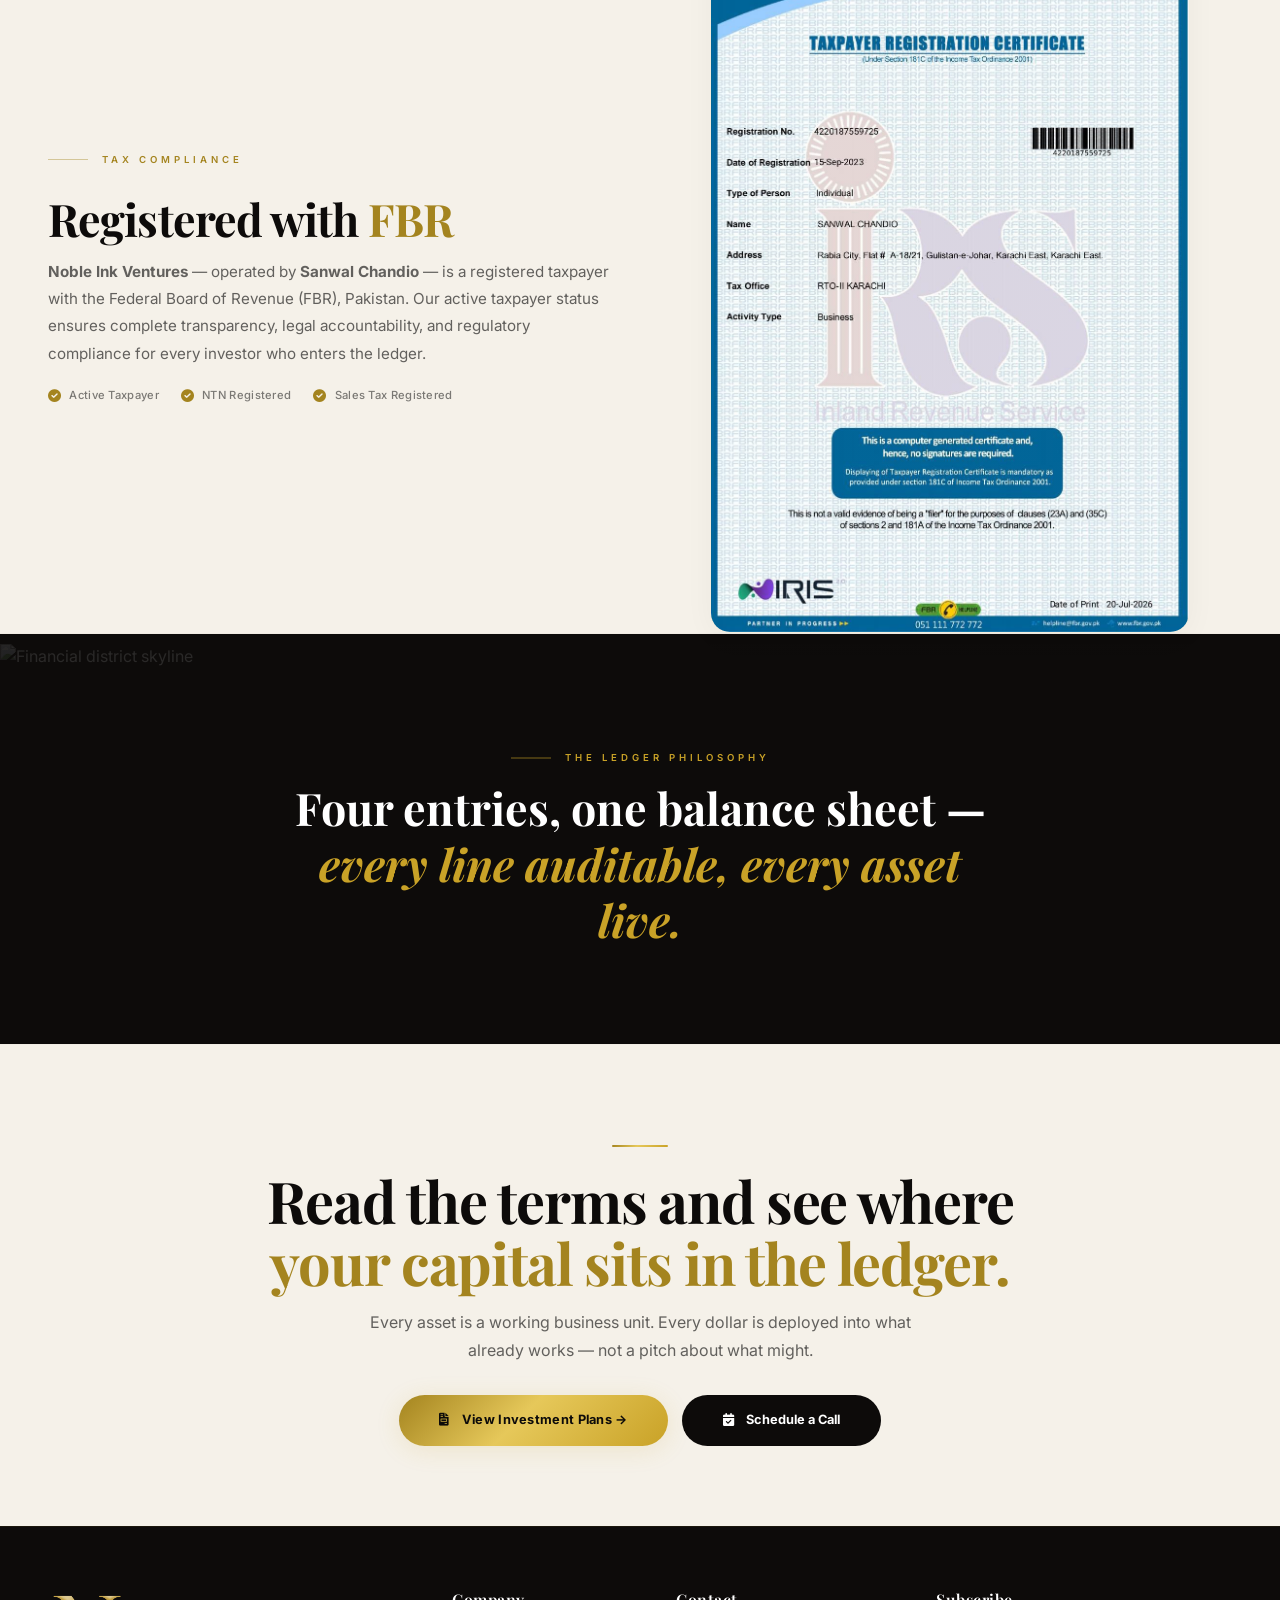
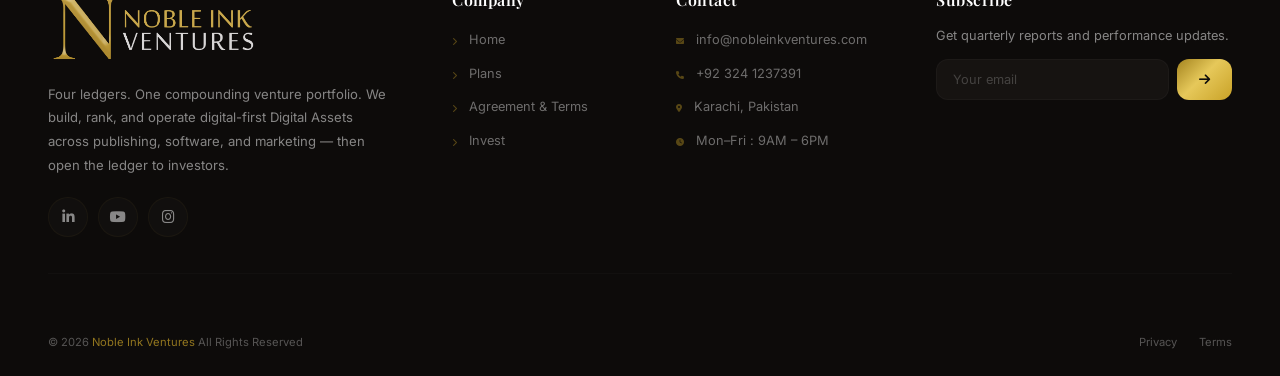
==== commit 4d2c924f: "Add files via upload" ====
--- a/index.html
+++ b/index.html
@@ -27,9 +27,9 @@
             <ul class="nav-links" id="navLinks" role="menubar">
                 <li role="none"><a href="index.html" role="menuitem" class="active">Home</a></li>
                 <li role="none"><a href="plans.html" role="menuitem">Plans</a></li>
-                <li role="none"><a href="#" role="menuitem">Career</a></li>
+                <!-- <li role="none"><a href="#" role="menuitem">Career</a></li> -->
                 <li role="none"><a href="agreement-and-terms.html" role="menuitem">Agreement & Terms</a></li>
-                <li role="none"><a href="#" role="menuitem" class="nav-cta">Invest</a></li>
+                <li role="none"><a href="plans.html" role="menuitem" class="nav-cta">Invest</a></li>
             </ul>
 
             <button class="nav-toggle" id="navToggle" aria-label="Toggle navigation" aria-expanded="false">
@@ -89,7 +89,7 @@
             <!-- Single Image on the Right -->
             <div class="hero-visual">
                 <div class="img-wrap">
-                    <img src="https://images.unsplash.com/photo-1554224155-8d04cb21cd6c?w=800&h=1000&fit=crop&crop=center&auto=format" alt="Investment portfolio" loading="lazy" />
+                    <img src="images/home-hero-img.png" alt="Investment portfolio" loading="lazy" />
                 </div>
             </div>
 
@@ -156,7 +156,7 @@
 
             <!-- Right: Image -->
             <div class="guarantee-image">
-                <img src="https://images.unsplash.com/photo-1450101499163-c8848c66ca85?w=800&h=600&fit=crop&crop=center&auto=format" alt="Contract signing, legal agreement" loading="lazy" />
+                <img src="images/home-after-hero-img.png" alt="Contract signing, legal agreement" loading="lazy" />
             </div>
 
         </div>
@@ -236,7 +236,7 @@
     <section class="asset-block light" id="assets">
         <div class="container asset-inner">
             <div class="asset-image">
-                <img src="https://images.unsplash.com/photo-1481627834876-b7833e8f5570?w=800&h=600&fit=crop&crop=center&auto=format" alt="International Book Publishing" loading="lazy" />
+                <img src="images/international-book-pub-img.png" alt="International Book Publishing" loading="lazy" />
             </div>
             <div class="asset-content">
                 <div class="asset-number">01</div>
@@ -257,7 +257,7 @@
     <section class="asset-block dark">
         <div class="container asset-inner reverse">
             <div class="asset-image">
-                <img src="https://images.unsplash.com/photo-1517694712202-14dd9538aa97?w=800&h=600&fit=crop&crop=center&auto=format" alt="SaaS Tools and Software" loading="lazy" />
+                <img src="images/saas-tool-img.jpg" alt="SaaS Tools and Software" loading="lazy" />
             </div>
             <div class="asset-content">
                 <div class="asset-number">02</div>
@@ -277,7 +277,7 @@
     <section class="asset-block light">
         <div class="container asset-inner">
             <div class="asset-image">
-                <img src="https://images.unsplash.com/photo-1460925895917-afdab827c52f?w=800&h=600&fit=crop&crop=center&auto=format" alt="Digital Marketing Services" loading="lazy" />
+                <img src="images/digital-img.jpg" alt="Digital Marketing Services" loading="lazy" />
             </div>
             <div class="asset-content">
                 <div class="asset-number">03</div>
@@ -298,7 +298,7 @@
     <section class="asset-block dark">
         <div class="container asset-inner reverse">
             <div class="asset-image">
-                <img src="https://images.unsplash.com/photo-1518770660439-4636190af475?w=800&h=600&fit=crop&crop=center&auto=format" alt="Remote IT and Technical Services" loading="lazy" />
+                <img src="images/remote-img.jpg" alt="Remote IT and Technical Services" loading="lazy" />
             </div>
             <div class="asset-content">
                 <div class="asset-number">04</div>
@@ -612,9 +612,9 @@
                     <ul>
                         <li><a href="index.html"><i class="fas fa-chevron-right"></i> Home</a></li>
                         <li><a href="plans.html"><i class="fas fa-chevron-right"></i> Plans</a></li>
-                        <li><a href="#"><i class="fas fa-chevron-right"></i> Career</a></li>
+                        <!-- <li><a href="#"><i class="fas fa-chevron-right"></i> Career</a></li> -->
                         <li><a href="agreement-and-terms.html"><i class="fas fa-chevron-right"></i> Agreement & Terms</a></li>
-                        <li><a href="#"><i class="fas fa-chevron-right"></i> Invest</a></li>
+                        <li><a href="plans.html"><i class="fas fa-chevron-right"></i> Invest</a></li>
                     </ul>
                 </div>
 
@@ -764,5 +764,14 @@
         });
     </script>
 
+<a href="https://wa.me/923241237391"
+   class="whatsapp-float"
+   target="_blank"
+   rel="noopener noreferrer"
+   aria-label="Chat on WhatsApp">
+    <i class="fab fa-whatsapp"></i>
+</a>
+
+
 </body>
 </html>
--- a/style.css
+++ b/style.css
@@ -733,11 +733,11 @@
 
 /* Different Background Images */
 .guarantee-item:nth-child(1) {
-    background-image: url("https://www.ipsmea.com/wp-content/uploads/2020/10/Cheque-2.jpg");
+    background-image: url("images/home-cheque-bg.png");
 }
 
 .guarantee-item:nth-child(2) {
-    background-image: url("https://legiit-service.s3.amazonaws.com/51feaa5b847cc05c5a0ef838eef3ebee/d2b06f1af14c44a8b0d5b926bb5099b9.jpg");
+    background-image: url("images/home-legal-bg.png");
 }
 
 /* Black Overlay */
@@ -2947,4 +2947,54 @@
     .cheque-image{
         width:100%;
     }
+}
+
+
+.whatsapp-float {
+    position: fixed;
+    right: 25px;
+    bottom: 25px;
+    width: 65px;
+    height: 65px;
+    background: #25D366;
+    color: #fff;
+    border-radius: 50%;
+    display: flex;
+    align-items: center;
+    justify-content: center;
+    text-decoration: none;
+    font-size: 36px;
+    box-shadow: 0 10px 25px rgba(37, 211, 102, 0.4);
+    z-index: 99999;
+    transition: all 0.3s ease;
+    animation: whatsappPulse 2s infinite;
+}
+
+.whatsapp-float:hover {
+    transform: translateY(-5px) scale(1.08);
+    background: #20ba5a;
+    color: #fff;
+}
+
+@keyframes whatsappPulse {
+    0% {
+        box-shadow: 0 0 0 0 rgba(37, 211, 102, 0.6);
+    }
+    70% {
+        box-shadow: 0 0 0 18px rgba(37, 211, 102, 0);
+    }
+    100% {
+        box-shadow: 0 0 0 0 rgba(37, 211, 102, 0);
+    }
+}
+
+/* Mobile */
+@media (max-width: 768px) {
+    .whatsapp-float {
+        width: 58px;
+        height: 58px;
+        font-size: 32px;
+        right: 18px;
+        bottom: 18px;
+    }
 }
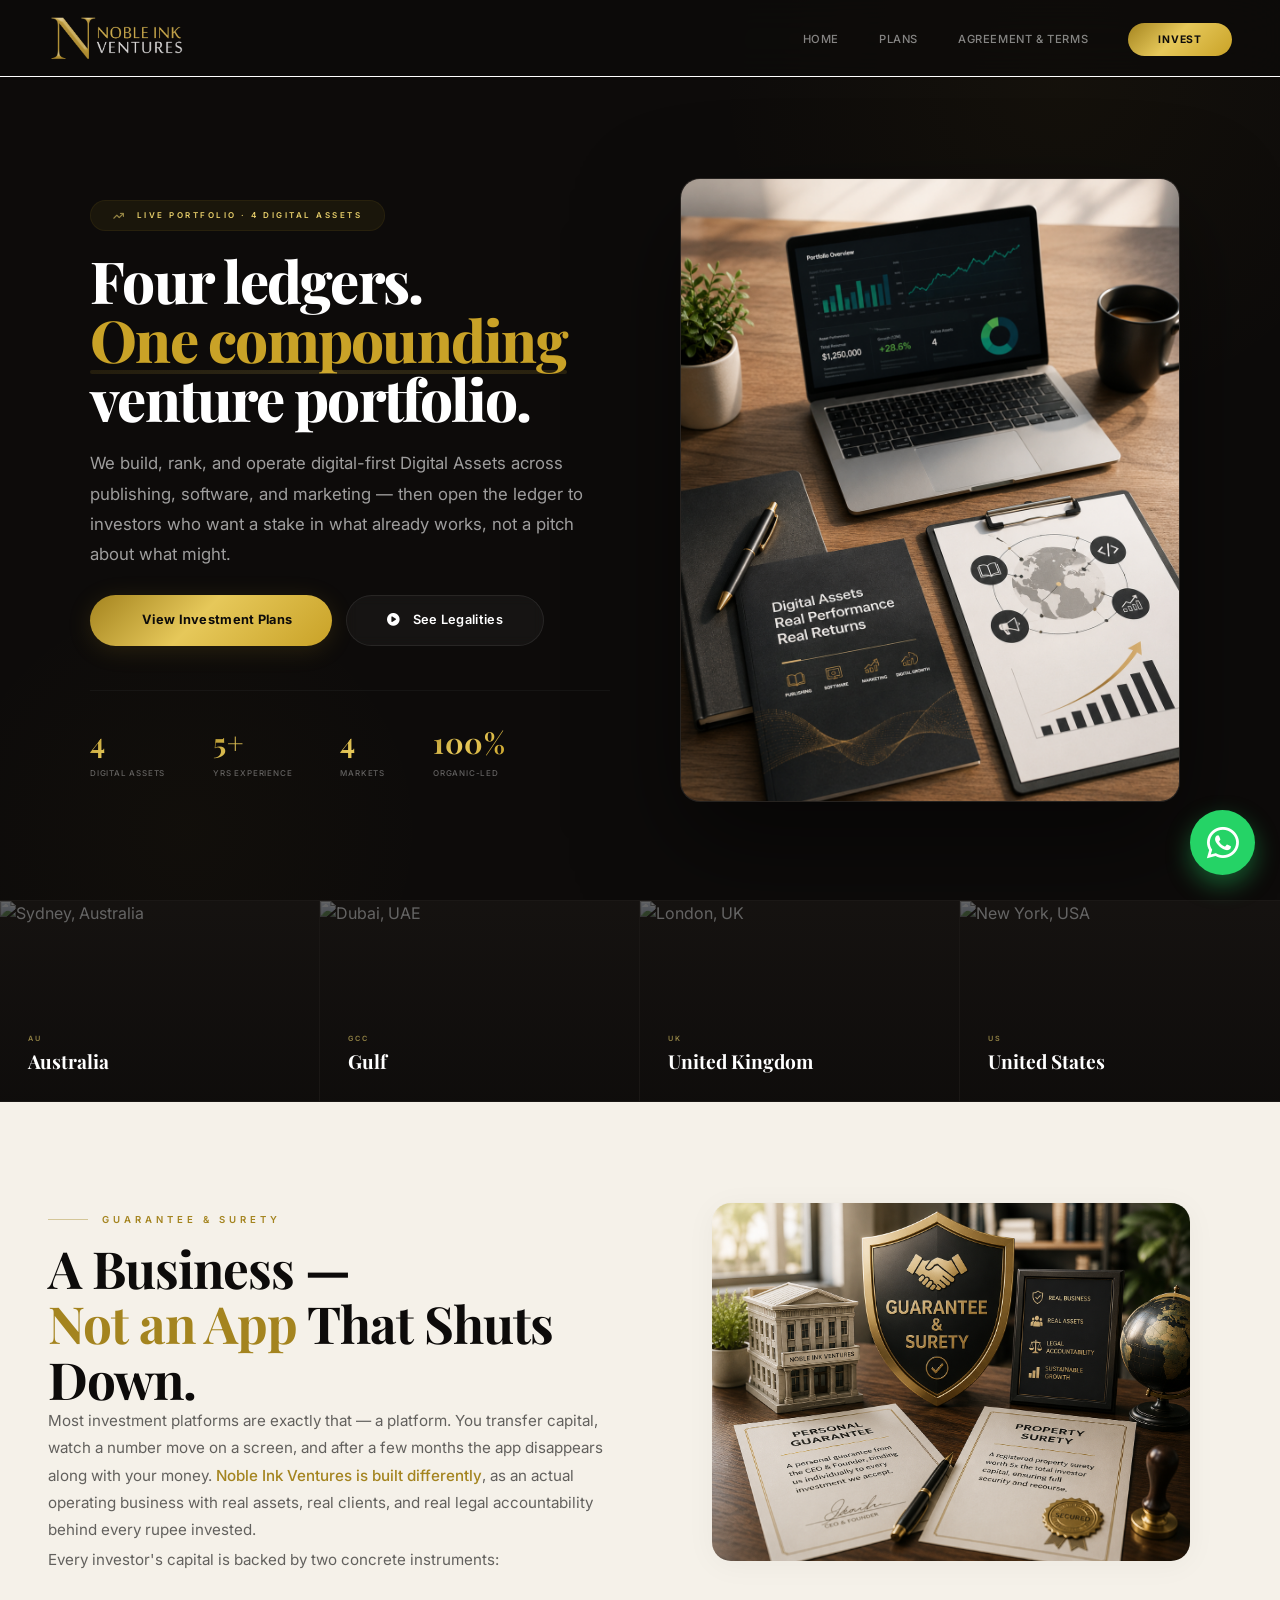
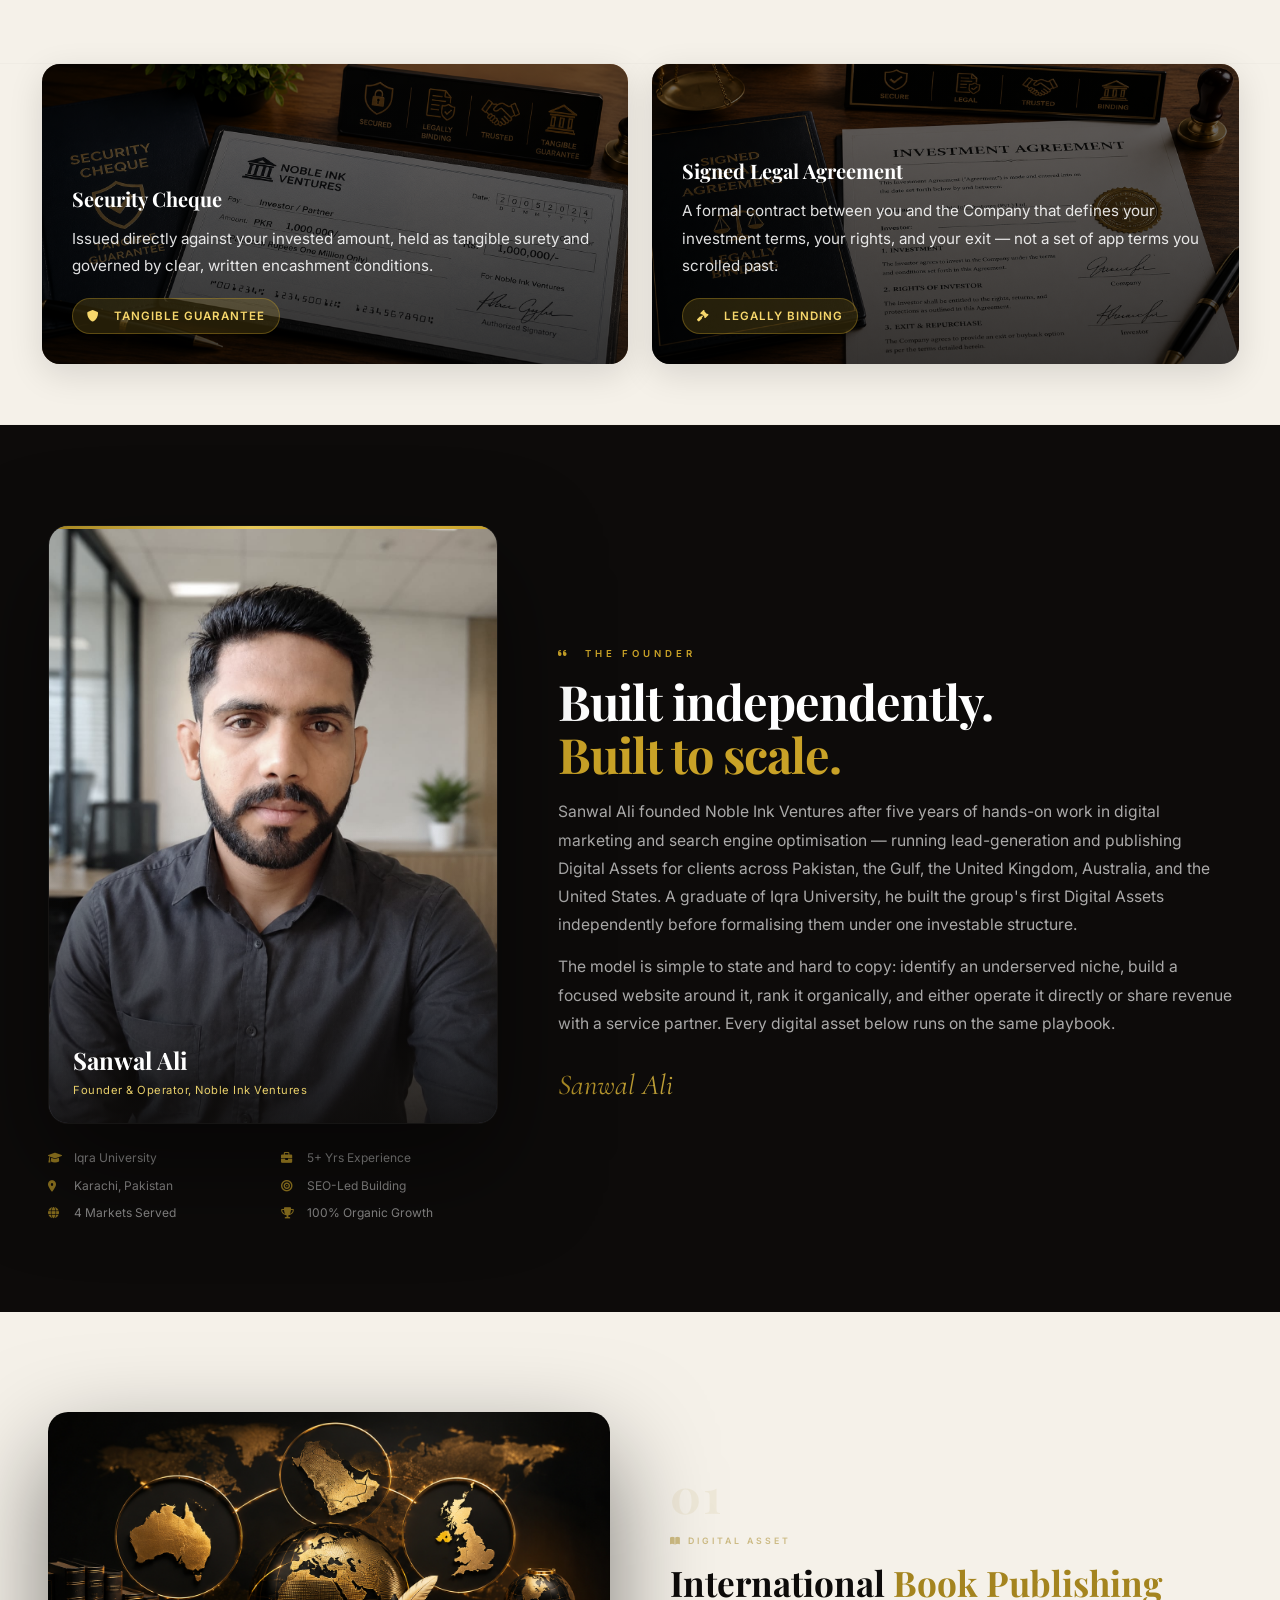
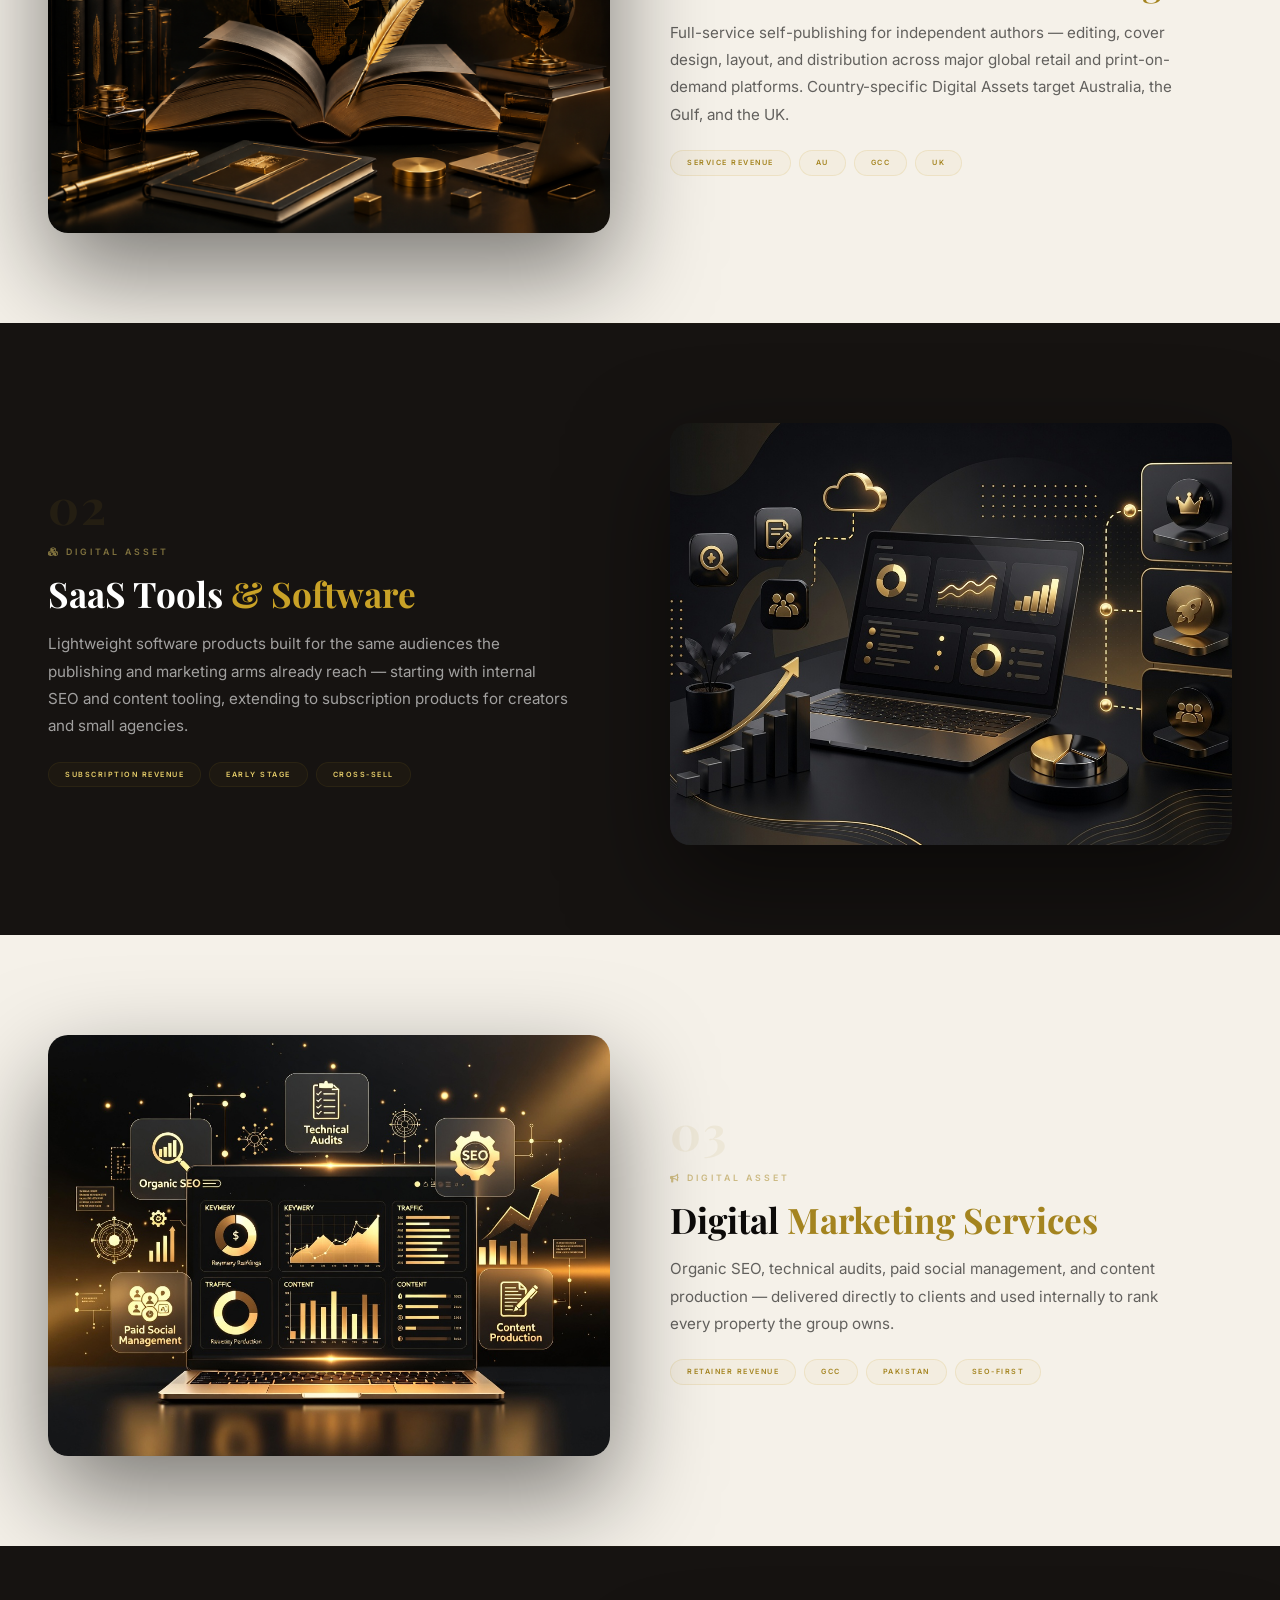
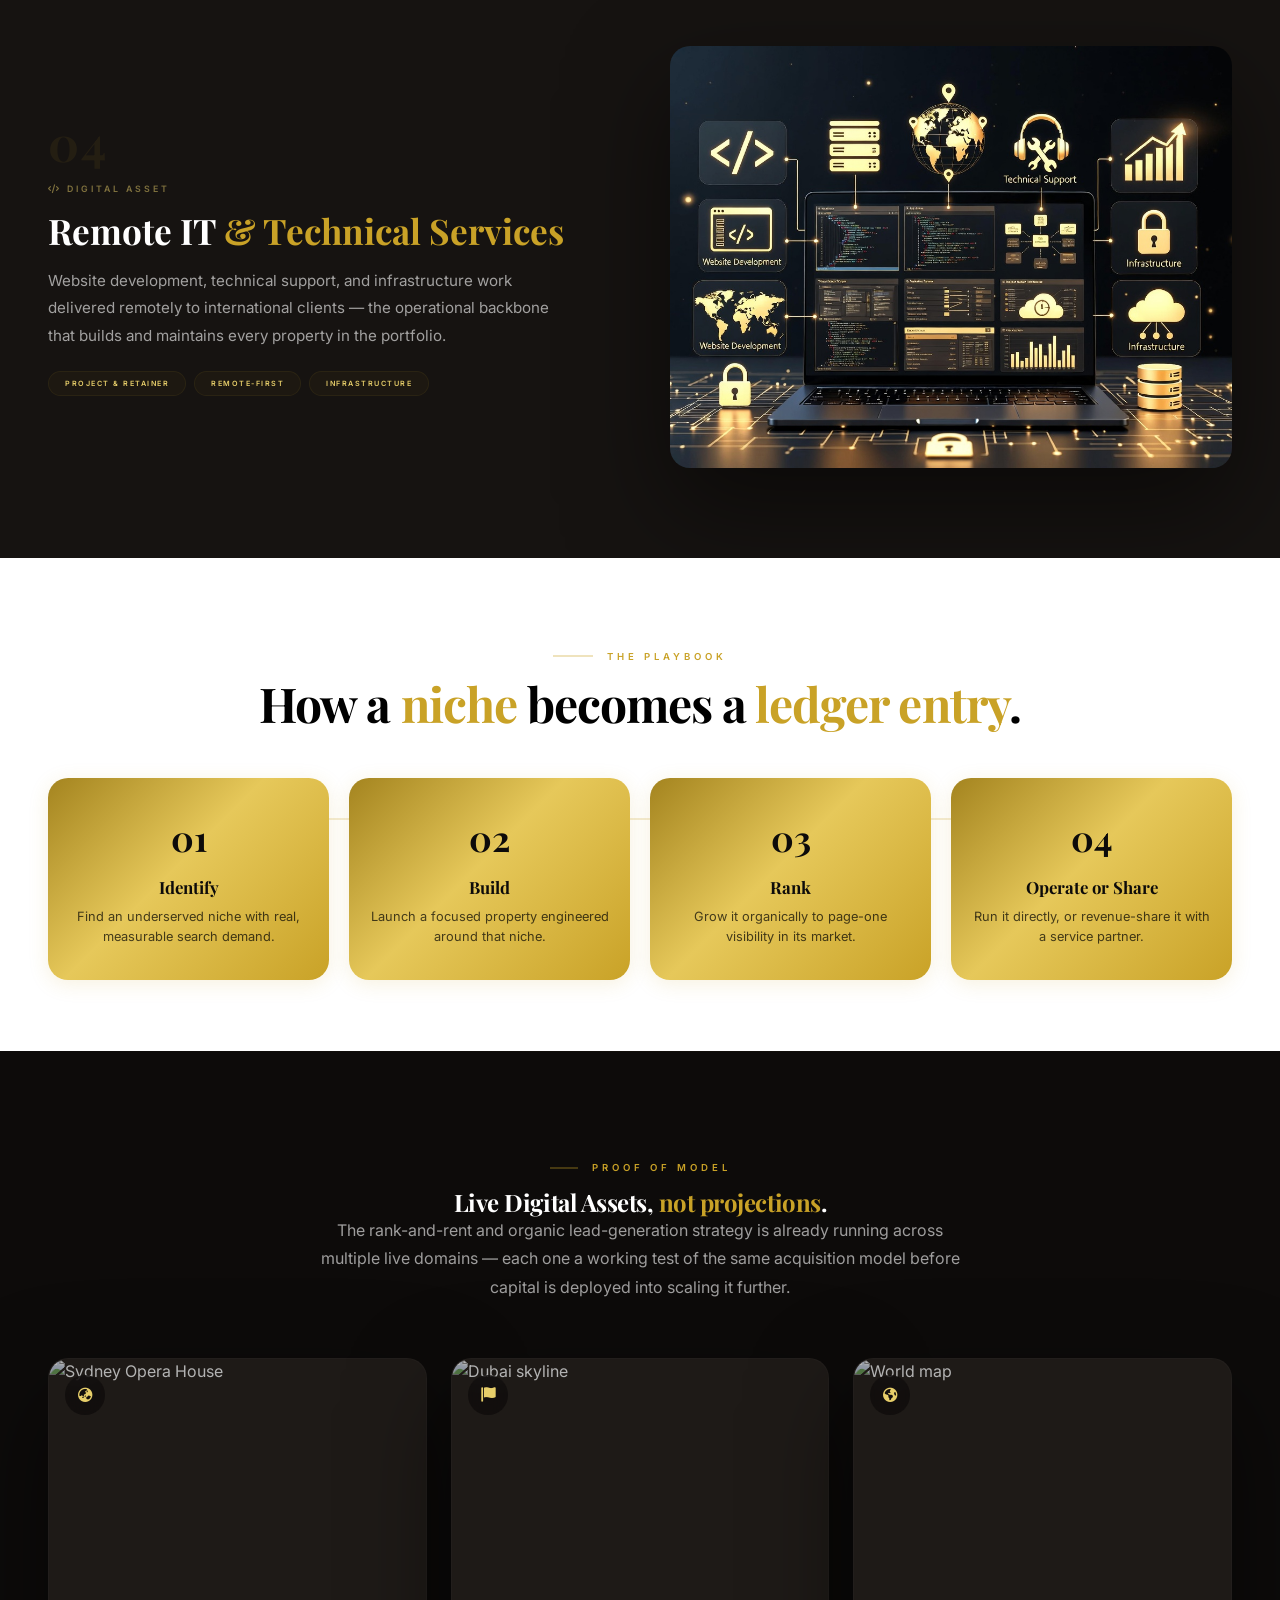
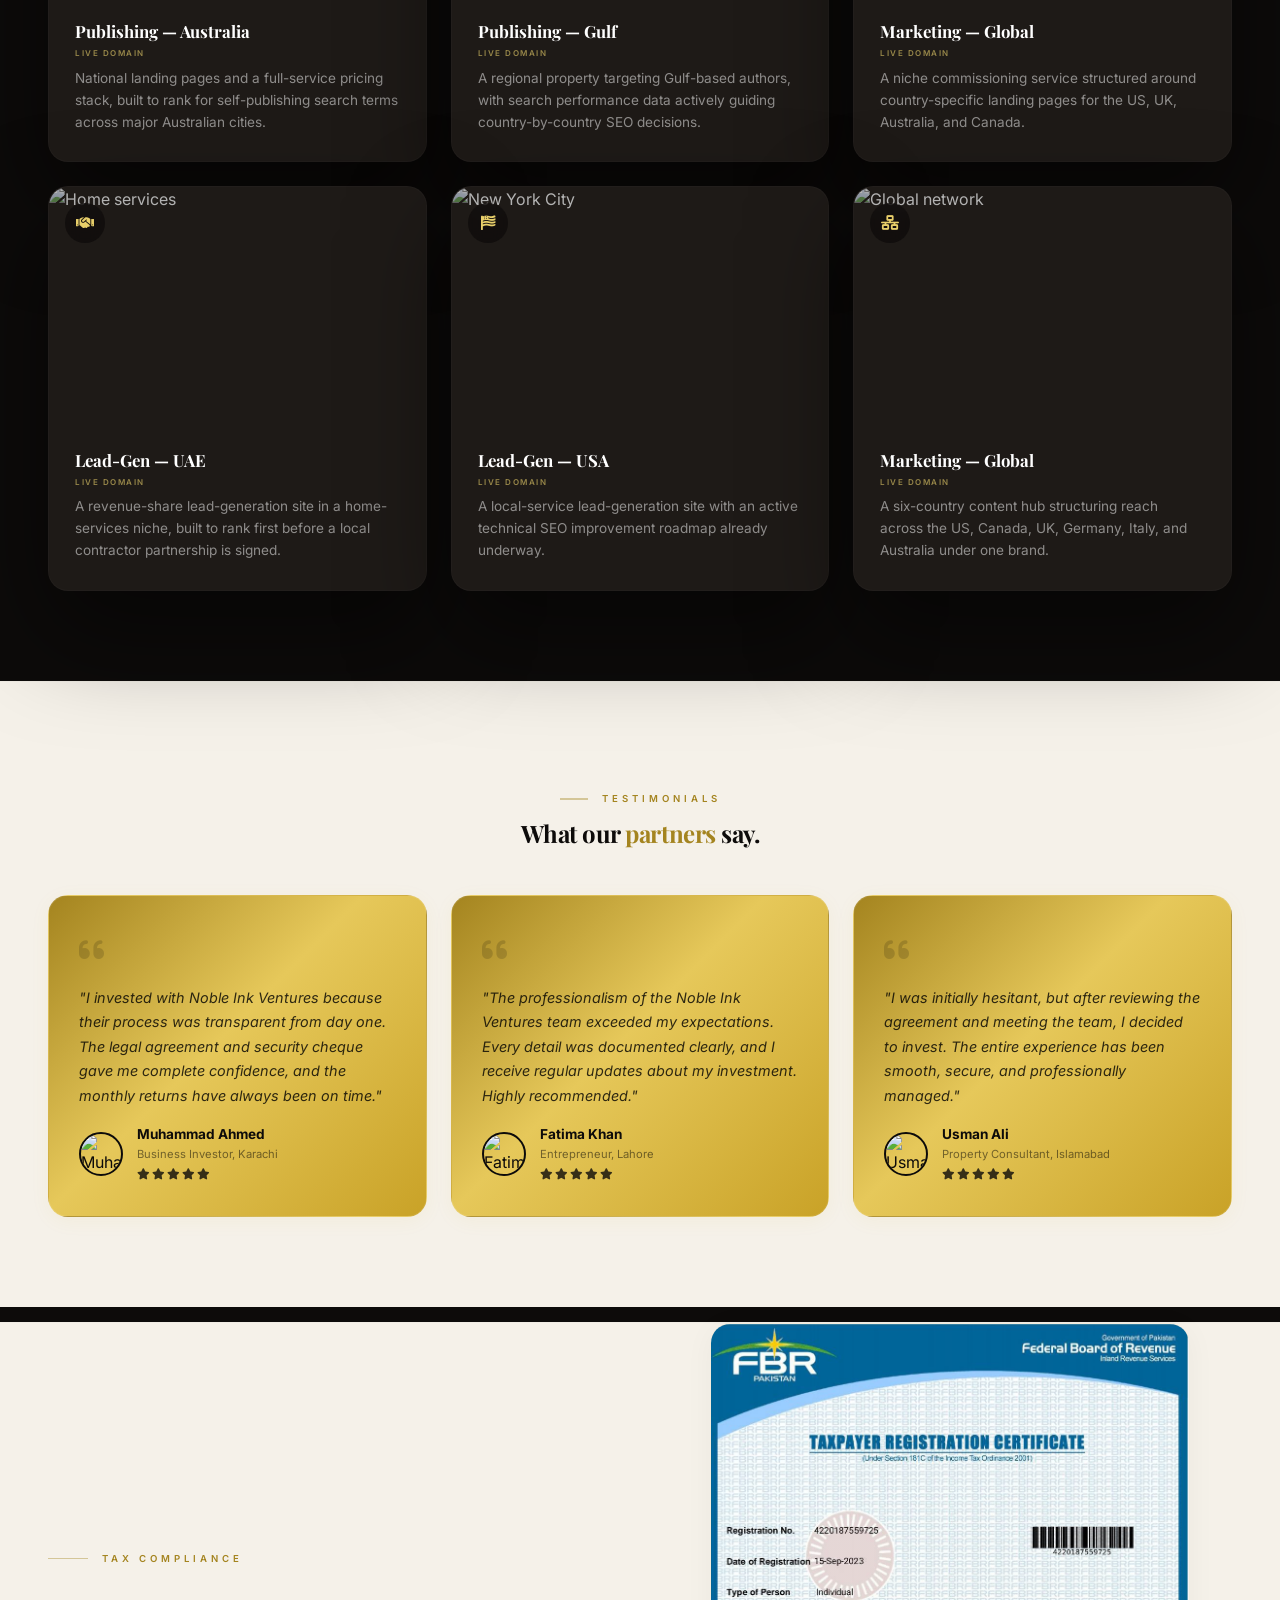
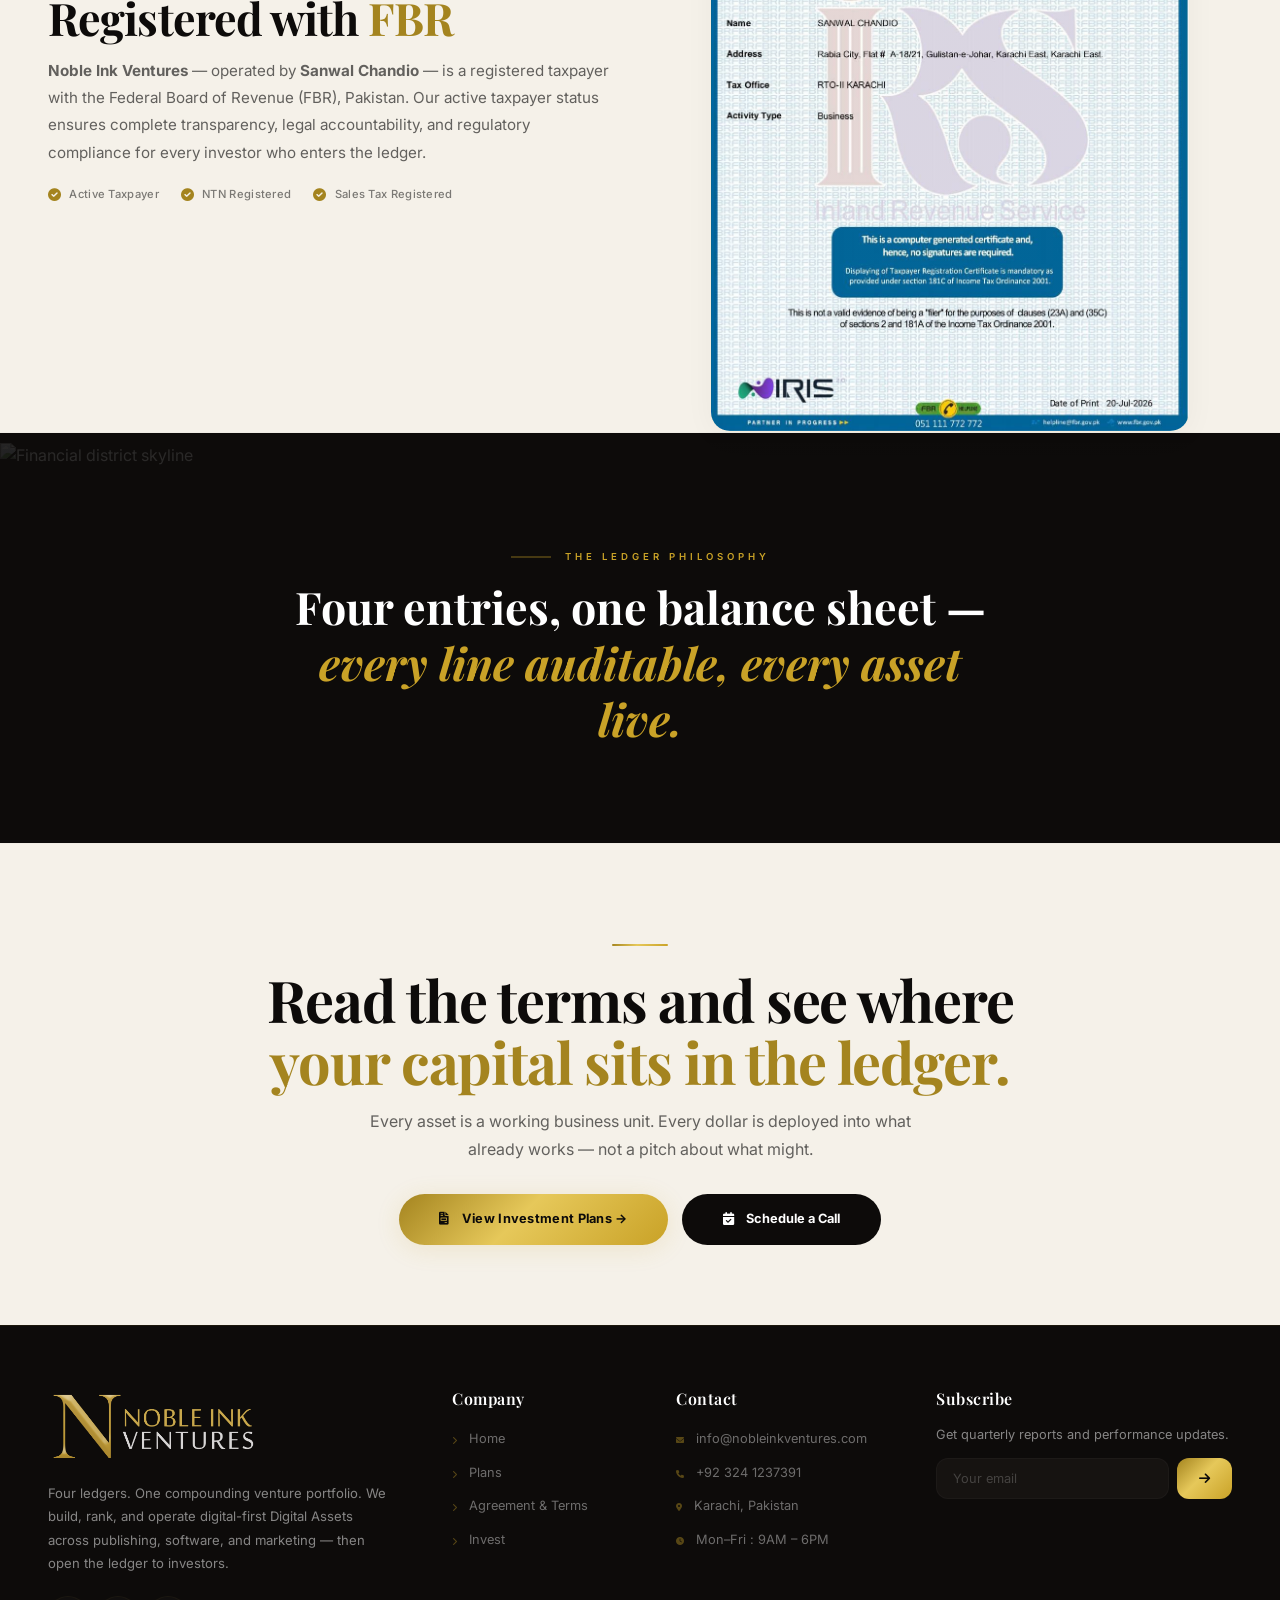
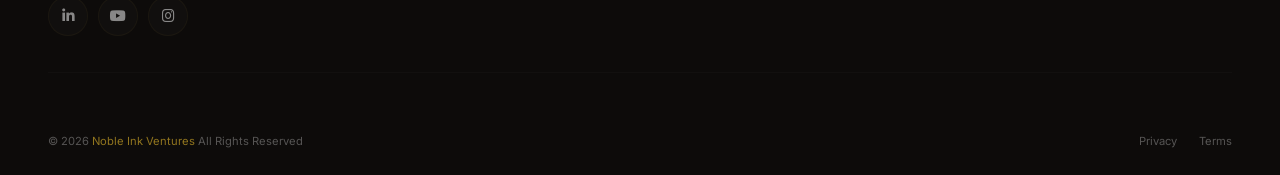
==== commit f388e5a7: "Add files via upload" ====
--- a/index.html
+++ b/index.html
@@ -513,7 +513,7 @@
     </section>
 
     <!-- ========== PARTNERS (Dark) ========== -->
-    <section class="partners">
+    <!-- <section class="partners">
         <div class="container">
             <div class="partner-label"><i class="fas fa-handshake" style="margin-right: 8px;"></i> Trusted by industry leaders</div>
             <div class="partners-grid">
@@ -525,7 +525,7 @@
                 <span class="partner-logo">Ink &amp; Press</span>
             </div>
         </div>
-    </section>
+    </section> -->
 
     <!-- ========== FBR CERTIFICATE (Light) ========== -->
     <section class="fbr-certificate">
